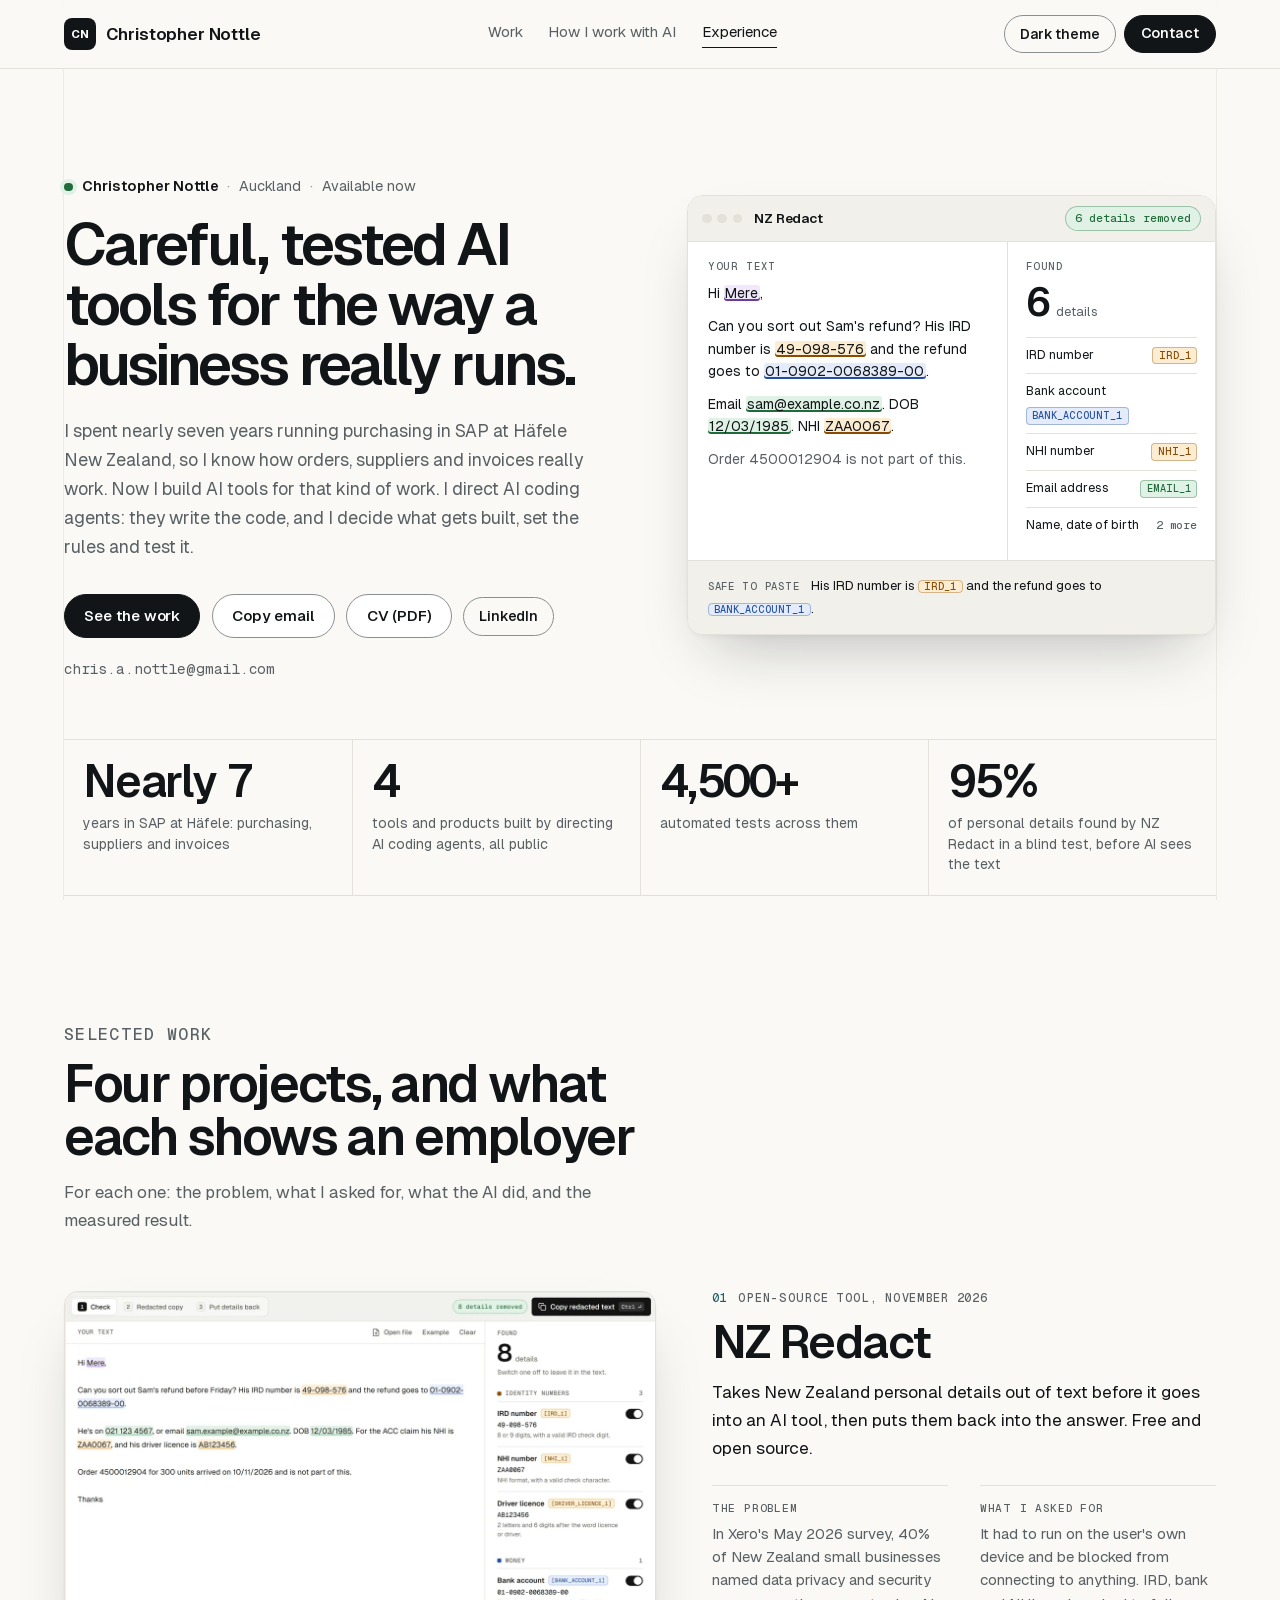
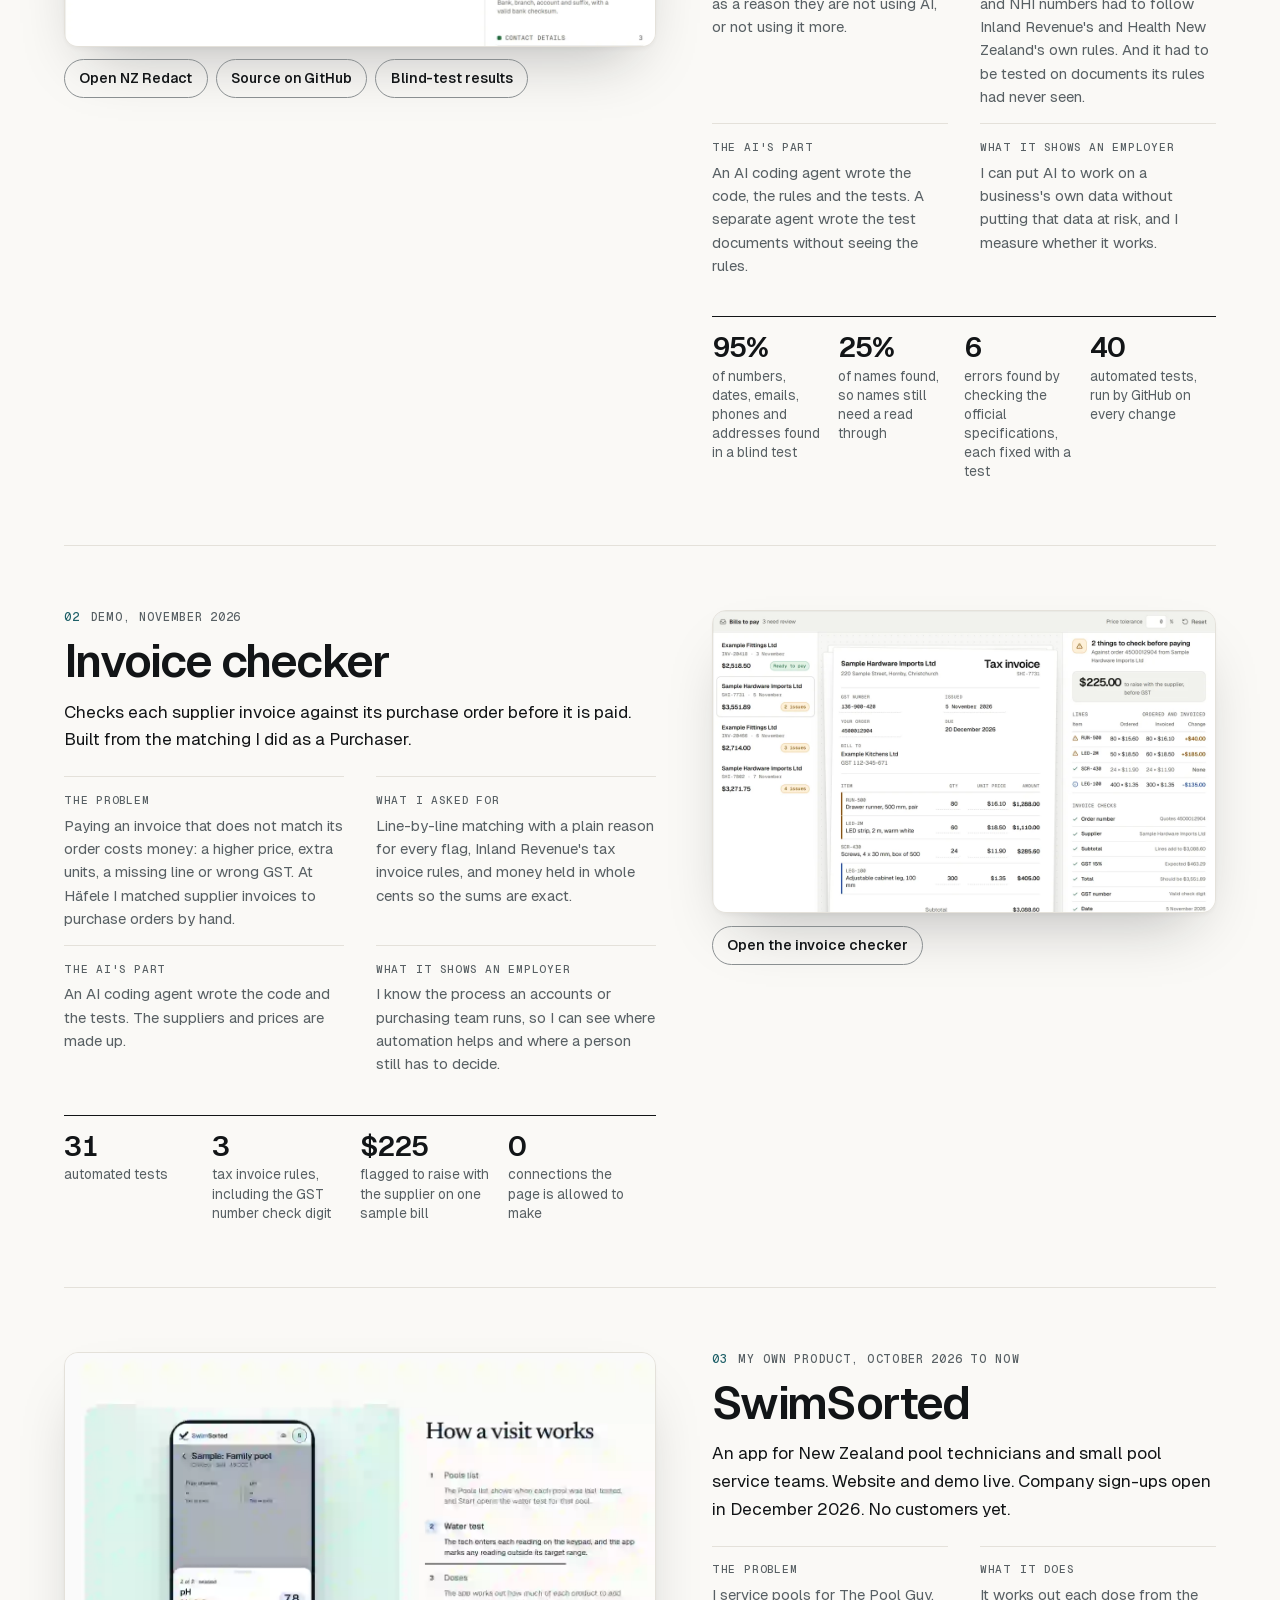
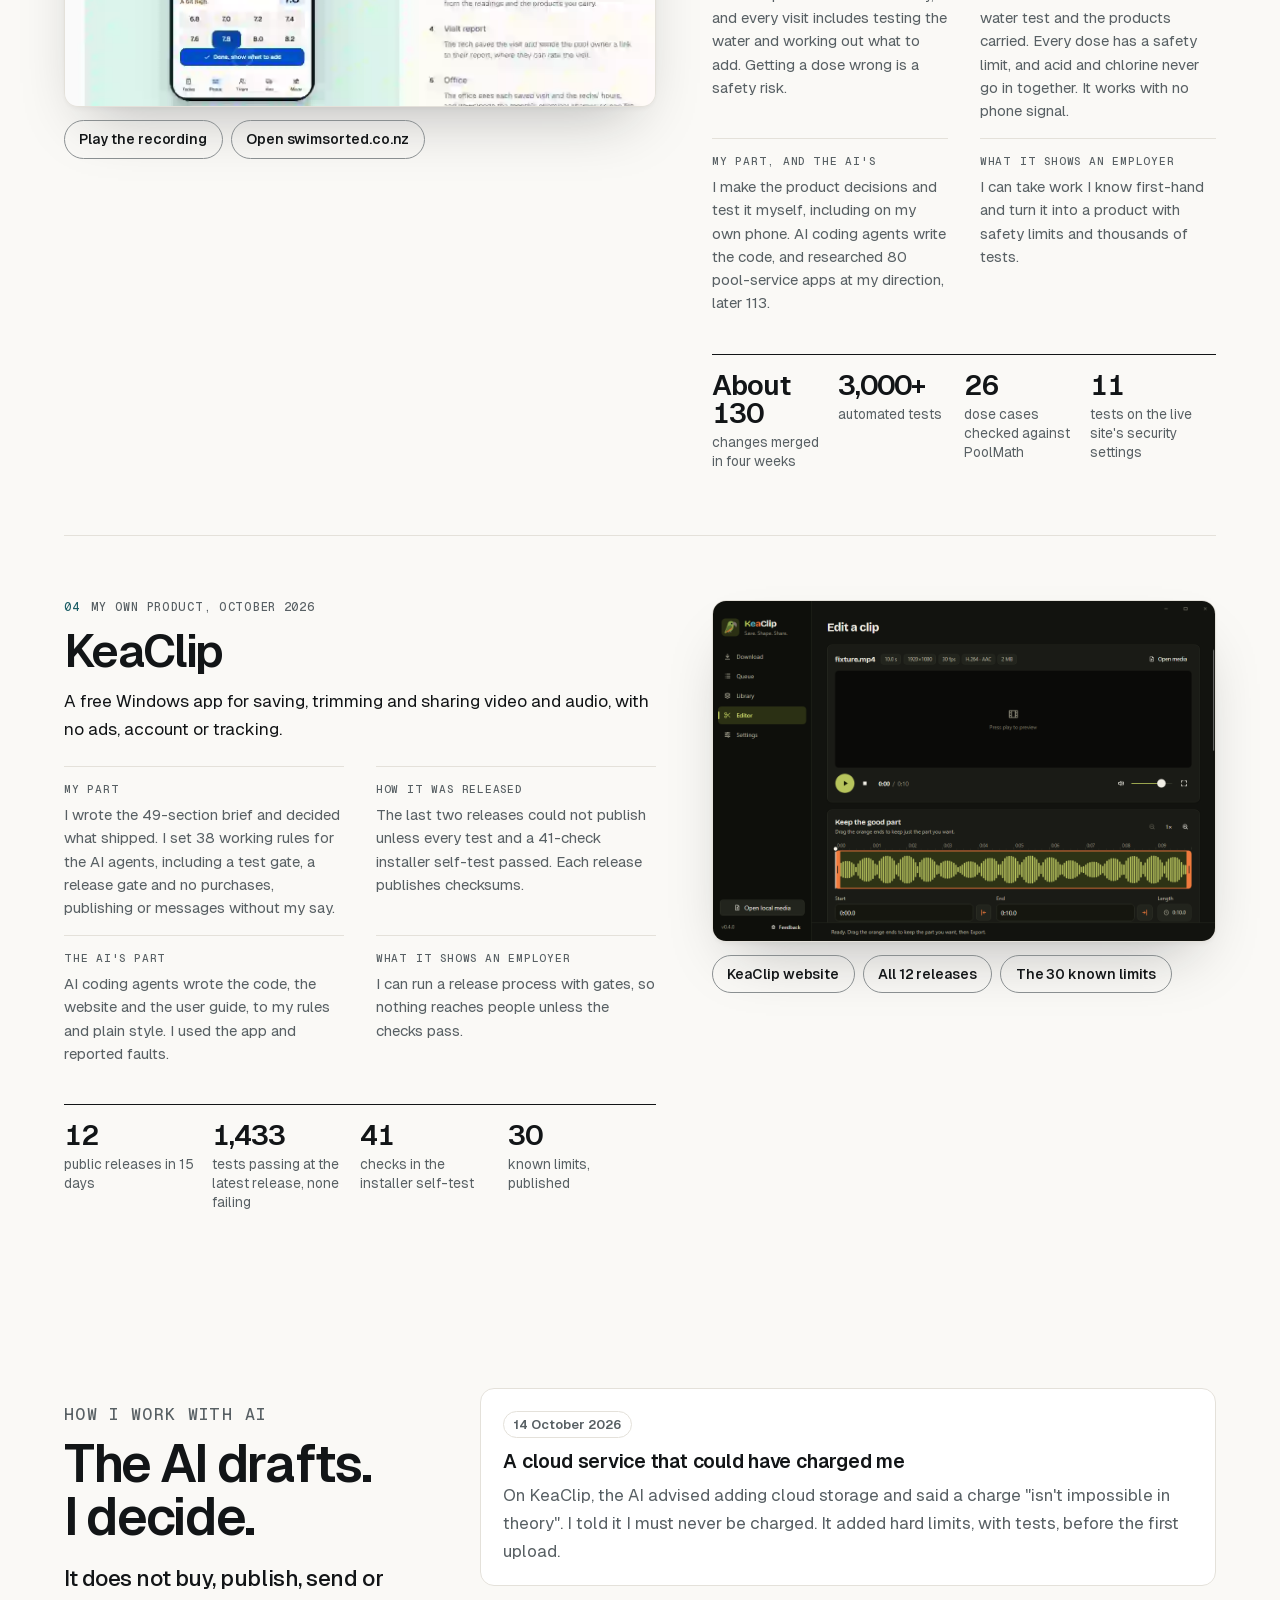
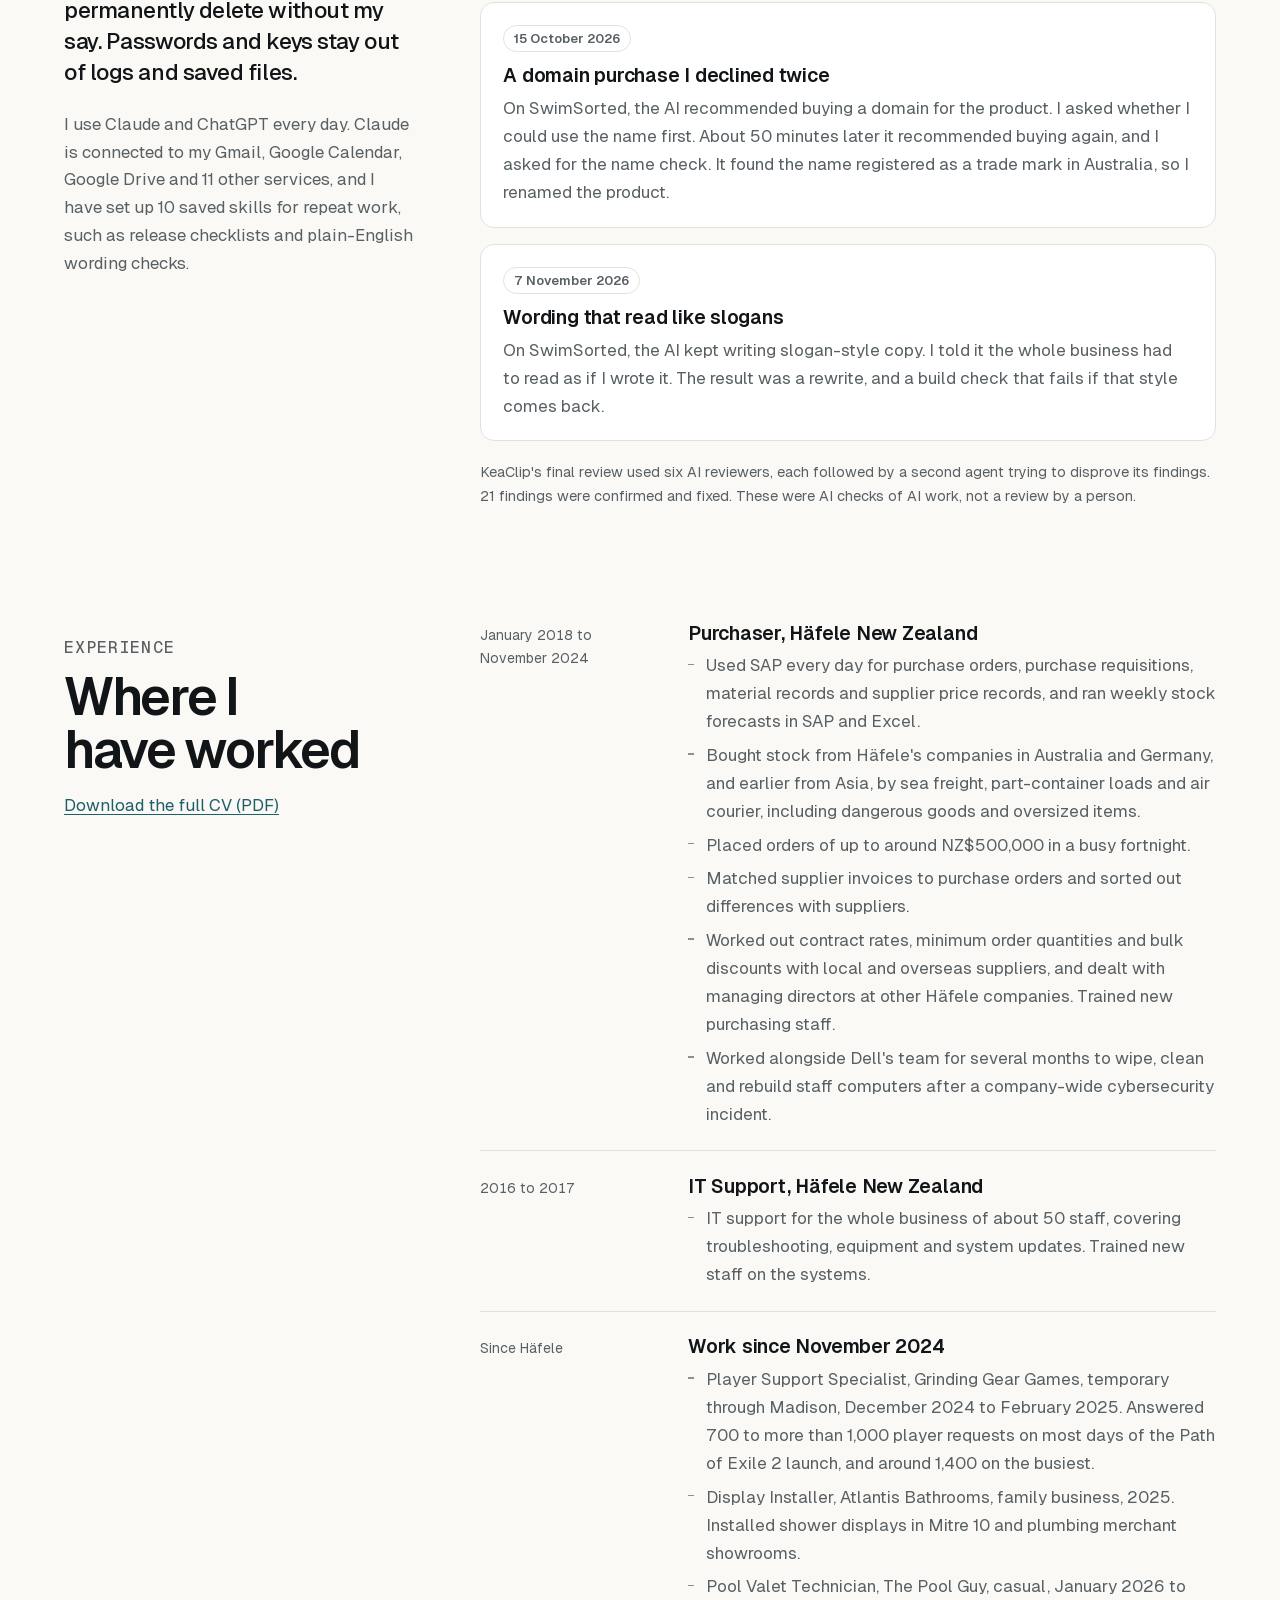
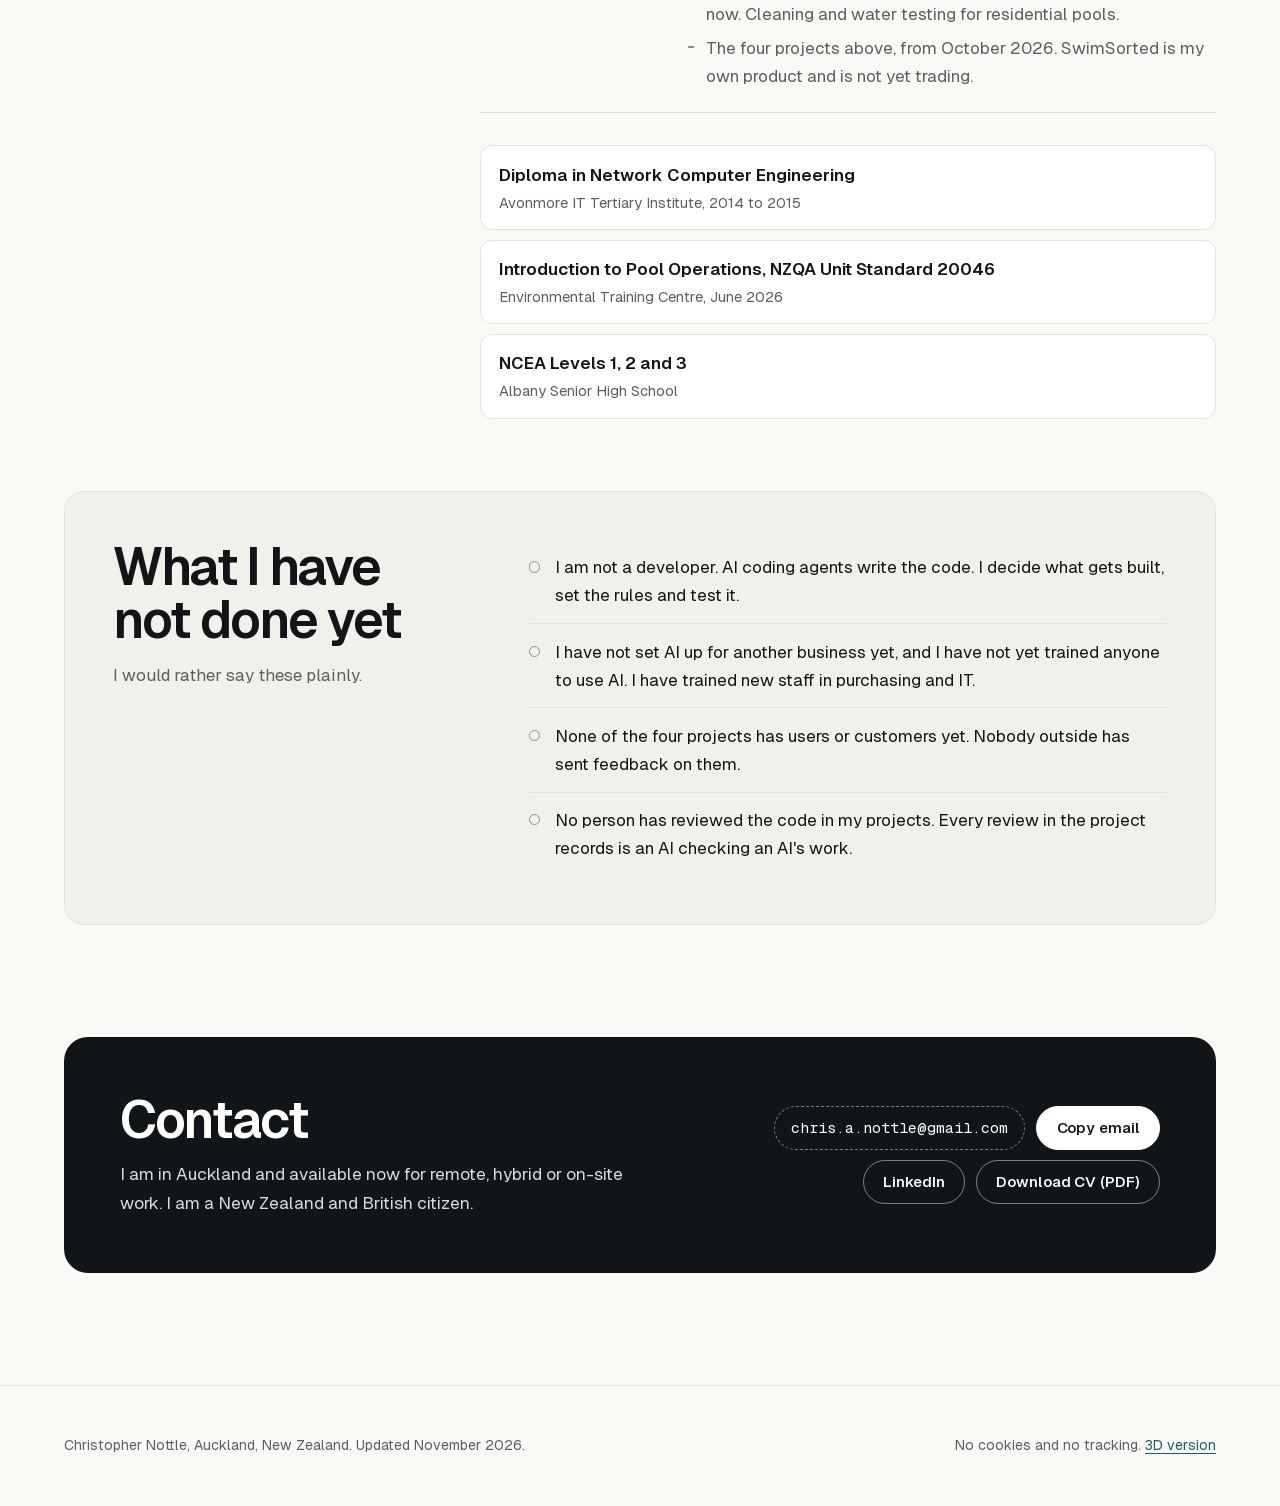
==== index.html @ 07725c7d "Raise both portfolios to a professional finish: afternoon-light 3D desk, product demo in the hero 3D" ====
<!doctype html>
<html lang="en-NZ" data-theme="light">
<head>
  <meta charset="utf-8">
  <meta name="viewport" content="width=device-width, initial-scale=1">
  <title>Christopher Nottle | Business systems and AI implementation, Auckland</title>
  <meta name="description" content="Christopher Nottle, Auckland. Nearly seven years running purchasing in SAP, and careful, tested AI tools for the same kind of business work.">
  <meta property="og:type" content="website">
  <meta property="og:title" content="Christopher Nottle | Business systems and AI implementation">
  <meta property="og:description" content="Nearly seven years running purchasing in SAP, and careful, tested AI tools for the same kind of business work.">
  <meta property="og:url" content="https://langkurst.github.io/cn-op7qz/">
  <meta property="og:image" content="https://langkurst.github.io/cn-op7qz/assets/img/og-portfolio.png">
  <meta property="og:image:width" content="1200">
  <meta property="og:image:height" content="630">
  <meta name="twitter:card" content="summary_large_image">
  <meta name="robots" content="noindex, nofollow">
  <meta name="color-scheme" content="light dark">
  <link rel="icon" href="assets/img/favicon.png" type="image/png">
  <link rel="apple-touch-icon" href="assets/img/apple-touch-icon.png">
  <link rel="preload" href="assets/fonts/Geist-Variable.woff2" as="font" type="font/woff2" crossorigin>
  <link rel="preload" href="assets/fonts/GeistMono-Variable.woff2" as="font" type="font/woff2" crossorigin>
  <script src="assets/js/theme.js"></script>
  <link rel="stylesheet" href="assets/css/site.css">
</head>
<body>
  <a class="skip" href="#main">Skip to the main content</a>
  <div class="page-lines" aria-hidden="true"></div>

  <header class="site-head">
    <div class="wrap">
      <a class="site-name" href="#top"><span class="mark" aria-hidden="true">CN</span><span class="name-text">Christopher Nottle</span></a>
      <nav class="site-nav" aria-label="Sections">
        <ul>
          <li><a href="#work">Work</a></li>
          <li><a href="#ai">How I work with AI</a></li>
          <li><a href="#experience">Experience</a></li>
        </ul>
      </nav>
      <div class="head-end">
        <button type="button" class="btn btn-quiet theme-toggle" data-theme-toggle>Dark theme</button>
        <a class="btn btn-primary btn-small" href="#contact">Contact</a>
      </div>
    </div>
  </header>

  <main id="main">

    <!-- ============ First screen: who, what, and the evidence ============ -->
    <section class="hero" id="top" aria-labelledby="hero-h">
      <div class="wrap hero-grid">
        <div class="hero-copy">
          <p class="hero-place"><span class="dot-live" aria-hidden="true"></span><span class="name-kicker">Christopher Nottle</span> <span class="sep" aria-hidden="true">·</span> Auckland <span class="sep" aria-hidden="true">·</span> Available now</p>
          <h1 id="hero-h">Careful, tested AI tools for the way a business really runs.</h1>
          <p class="hero-text">I spent nearly seven years running purchasing in SAP at Häfele New Zealand, so I know how orders, suppliers and invoices really work. Now I build AI tools for that kind of work. I direct AI coding agents: they write the code, and I decide what gets built, set the rules and test it.</p>
          <div class="reach">
            <a class="btn btn-primary" href="#work">See the work</a>
            <button type="button" class="btn needs-js" data-copy="chris.a.nottle@gmail.com" aria-describedby="email">Copy email</button>
            <a class="btn" href="Christopher_Nottle_CV.pdf" download>CV (PDF)</a>
            <a class="btn btn-quiet" href="https://www.linkedin.com/in/chris-nottle" rel="noopener">LinkedIn</a>
            <span class="visually-hidden" role="status" data-copy-status></span>
          </div>
          <p class="email-line"><span class="email email-plain" id="email">chris.a.nottle@gmail.com</span></p>
        </div>

        <figure class="hero-visual">
          <!-- Drawn in HTML rather than a screenshot, so it stays sharp and readable at any size and in both themes. -->
          <div class="demo" aria-hidden="true">
            <div class="demo-bar"><span class="dots"><i></i><i></i><i></i></span><span class="demo-title">NZ Redact</span><span class="demo-pill">6 details removed</span></div>
            <div class="demo-body">
              <div class="demo-text">
                <p class="demo-label">Your text</p>
                <p>Hi <mark class="t-name">Mere</mark>,</p>
                <p>Can you sort out Sam's refund? His IRD number is <mark class="t-ird">49-098-576</mark> and the refund goes to <mark class="t-bank">01-0902-0068389-00</mark>.</p>
                <p>Email <mark class="t-email">sam@example.co.nz</mark>. DOB <mark class="t-email">12/03/1985</mark>. NHI <mark class="t-nhi">ZAA0067</mark>.</p>
                <p class="demo-quiet">Order 4500012904 is not part of this.</p>
              </div>
              <div class="demo-side">
                <p class="demo-label">Found</p>
                <p class="demo-count">6 <span>details</span></p>
                <ul>
                  <li><span>IRD number</span><code class="tok c-id">IRD_1</code></li>
                  <li><span>Bank account</span><code class="tok c-money">BANK_ACCOUNT_1</code></li>
                  <li><span>NHI number</span><code class="tok c-id">NHI_1</code></li>
                  <li><span>Email address</span><code class="tok c-contact">EMAIL_1</code></li>
                  <li><span>Name, date of birth</span><span class="demo-more">2 more</span></li>
                </ul>
              </div>
            </div>
            <div class="demo-out"><span class="demo-label">Safe to paste</span> His IRD number is <code class="tok c-id">IRD_1</code> and the refund goes to <code class="tok c-money">BANK_ACCOUNT_1</code>.</div>
          </div>
          <figcaption class="visually-hidden">NZ Redact, an open-source tool, finding the personal details in a made-up email and replacing them with placeholders. In a blind test it found 95% of numbers, dates, emails, phones and addresses.</figcaption>
        </figure>
      </div>

      <div class="wrap">
        <dl class="figures">
          <div><dt class="figure-n">Nearly 7</dt><dd>years in SAP at Häfele: purchasing, suppliers and invoices</dd></div>
          <div><dt class="figure-n">4</dt><dd>tools and products built by directing AI coding agents, all public</dd></div>
          <div><dt class="figure-n">4,500+</dt><dd>automated tests across them</dd></div>
          <div><dt class="figure-n">95%</dt><dd>of personal details found by NZ Redact in a blind test, before AI sees the text</dd></div>
        </dl>
      </div>
    </section>

    <!-- ============ Work ============ -->
    <section class="section" id="work" aria-labelledby="work-h">
      <div class="wrap">
        <div class="section-head" data-reveal>
          <p class="eyebrow">Selected work</p>
          <h2 id="work-h">Four projects, and what each shows an employer</h2>
          <p>For each one: the problem, what I asked for, what the AI did, and the measured result.</p>
        </div>

        <article class="case" data-reveal id="nz-redact" aria-labelledby="redact-h">
          <div class="case-media">
            <figure class="shot">
              <div class="frame">
                <picture>
                  <source type="image/webp" srcset="assets/img/nz-redact-app.webp">
                  <img src="assets/img/nz-redact-app.jpg" width="1200" height="720" loading="lazy" decoding="async"
                    alt="NZ Redact with a made-up email loaded. Each personal detail is highlighted in place, and the findings panel lists each one with its placeholder, such as IRD_1 and BANK_ACCOUNT_1.">
                </picture>
              </div>
              <div class="shot-actions">
                <a class="btn btn-quiet" href="https://langkurst.github.io/nz-redact/" rel="noopener">Open NZ Redact</a>
                <a class="btn btn-quiet" href="https://github.com/Langkurst/nz-redact" rel="noopener">Source on GitHub</a>
                <a class="btn btn-quiet" href="https://langkurst.github.io/nz-redact/#accuracy" rel="noopener">Blind-test results</a>
              </div>
            </figure>
          </div>
          <div class="case-body">
            <p class="case-meta"><span class="case-num">01</span> Open-source tool, November 2026</p>
            <h3 id="redact-h">NZ Redact</h3>
            <p class="case-lede">Takes New Zealand personal details out of text before it goes into an AI tool, then puts them back into the answer. Free and open source.</p>
            <dl class="case-grid">
              <div><dt>The problem</dt><dd>In Xero's May 2026 survey, 40% of New Zealand small businesses named data privacy and security as a reason they are not using AI, or not using it more.</dd></div>
              <div><dt>What I asked for</dt><dd>It had to run on the user's own device and be blocked from connecting to anything. IRD, bank and NHI numbers had to follow Inland Revenue's and Health New Zealand's own rules. And it had to be tested on documents its rules had never seen.</dd></div>
              <div><dt>The AI's part</dt><dd>An AI coding agent wrote the code, the rules and the tests. A separate agent wrote the test documents without seeing the rules.</dd></div>
              <div><dt>What it shows an employer</dt><dd>I can put AI to work on a business's own data without putting that data at risk, and I measure whether it works.</dd></div>
            </dl>
            <dl class="facts">
              <div><dt>95%</dt><dd>of numbers, dates, emails, phones and addresses found in a blind test</dd></div>
              <div><dt>25%</dt><dd>of names found, so names still need a read through</dd></div>
              <div><dt>6</dt><dd>errors found by checking the official specifications, each fixed with a test</dd></div>
              <div><dt>40</dt><dd>automated tests, run by GitHub on every change</dd></div>
            </dl>
          </div>
        </article>

        <article class="case case-flip" data-reveal id="invoice" aria-labelledby="invoice-h">
          <div class="case-media">
            <figure class="shot">
              <div class="frame">
                <picture>
                  <source type="image/webp" srcset="assets/img/invoice-app.webp">
                  <img src="assets/img/invoice-app.jpg" width="1200" height="720" loading="lazy" decoding="async"
                    alt="The invoice checker. A list of four made-up bills, the selected tax invoice drawn as a sheet of paper, and a review panel saying 2 things to check before paying and $225.00 to raise with the supplier.">
                </picture>
              </div>
              <div class="shot-actions">
                <a class="btn btn-quiet" href="invoice-checker.html">Open the invoice checker</a>
              </div>
            </figure>
          </div>
          <div class="case-body">
            <p class="case-meta"><span class="case-num">02</span> Demo, November 2026</p>
            <h3 id="invoice-h">Invoice checker</h3>
            <p class="case-lede">Checks each supplier invoice against its purchase order before it is paid. Built from the matching I did as a Purchaser.</p>
            <dl class="case-grid">
              <div><dt>The problem</dt><dd>Paying an invoice that does not match its order costs money: a higher price, extra units, a missing line or wrong GST. At Häfele I matched supplier invoices to purchase orders by hand.</dd></div>
              <div><dt>What I asked for</dt><dd>Line-by-line matching with a plain reason for every flag, Inland Revenue's tax invoice rules, and money held in whole cents so the sums are exact.</dd></div>
              <div><dt>The AI's part</dt><dd>An AI coding agent wrote the code and the tests. The suppliers and prices are made up.</dd></div>
              <div><dt>What it shows an employer</dt><dd>I know the process an accounts or purchasing team runs, so I can see where automation helps and where a person still has to decide.</dd></div>
            </dl>
            <dl class="facts">
              <div><dt>31</dt><dd>automated tests</dd></div>
              <div><dt>3</dt><dd>tax invoice rules, including the GST number check digit</dd></div>
              <div><dt>$225</dt><dd>flagged to raise with the supplier on one sample bill</dd></div>
              <div><dt>0</dt><dd>connections the page is allowed to make</dd></div>
            </dl>
          </div>
        </article>

        <article class="case" data-reveal aria-labelledby="swimsorted-h">
          <div class="case-media">
            <figure class="shot" data-swimsorted>
              <div class="frame">
                <picture>
                  <source type="image/webp" srcset="assets/img/swimsorted-visit.webp">
                  <img src="assets/img/swimsorted-visit.jpg" width="1200" height="720" loading="lazy" decoding="async"
                    alt="SwimSorted's How a visit works section, on sample data. A phone shows a technician entering a pH reading of 7.8 for a sample family pool, next to the five steps of a visit.">
                </picture>
              </div>
              <div class="shot-actions">
                <button type="button" class="btn btn-quiet needs-js" data-play>Play the recording</button>
                <button type="button" class="btn btn-quiet" data-live hidden>Show the live site here</button>
                <a class="btn btn-quiet" href="https://swimsorted.co.nz" rel="noopener">Open swimsorted.co.nz</a>
              </div>
            </figure>
          </div>
          <div class="case-body">
            <p class="case-meta"><span class="case-num">03</span> My own product, October 2026 to now</p>
            <h3 id="swimsorted-h">SwimSorted</h3>
            <p class="case-lede">An app for New Zealand pool technicians and small pool service teams. Website and demo live. Company sign-ups open in December 2026. No customers yet.</p>
            <dl class="case-grid">
              <div><dt>The problem</dt><dd>I service pools for The Pool Guy, and every visit includes testing the water and working out what to add. Getting a dose wrong is a safety risk.</dd></div>
              <div><dt>What it does</dt><dd>It works out each dose from the water test and the products carried. Every dose has a safety limit, and acid and chlorine never go in together. It works with no phone signal.</dd></div>
              <div><dt>My part, and the AI's</dt><dd>I make the product decisions and test it myself, including on my own phone. AI coding agents write the code, and researched 80 pool-service apps at my direction, later 113.</dd></div>
              <div><dt>What it shows an employer</dt><dd>I can take work I know first-hand and turn it into a product with safety limits and thousands of tests.</dd></div>
            </dl>
            <dl class="facts">
              <div><dt>About 130</dt><dd>changes merged in four weeks</dd></div>
              <div><dt>3,000+</dt><dd>automated tests</dd></div>
              <div><dt>26</dt><dd>dose cases checked against PoolMath</dd></div>
              <div><dt>11</dt><dd>tests on the live site's security settings</dd></div>
            </dl>
          </div>
        </article>

        <article class="case case-flip" data-reveal aria-labelledby="keaclip-h">
          <div class="case-media">
            <figure class="shot">
              <div class="frame">
                <picture>
                  <source type="image/webp" srcset="assets/img/keaclip-editor-dark-1180.webp">
                  <img src="assets/img/keaclip-editor-dark-1180.png" width="1180" height="800" loading="lazy" decoding="async"
                    alt="The KeaClip editor in its dark theme. A 10-second test clip with its waveform, orange handles at each end to keep the part you want, and start, end and length boxes.">
                </picture>
              </div>
              <div class="shot-actions">
                <a class="btn btn-quiet" href="https://langkurst.github.io/KeaClip/" rel="noopener">KeaClip website</a>
                <a class="btn btn-quiet" href="https://github.com/Langkurst/KeaClip/releases" rel="noopener">All 12 releases</a>
                <a class="btn btn-quiet" href="https://github.com/Langkurst/KeaClip/blob/main/docs/KNOWN_LIMITATIONS.md" rel="noopener">The 30 known limits</a>
              </div>
            </figure>
          </div>
          <div class="case-body">
            <p class="case-meta"><span class="case-num">04</span> My own product, October 2026</p>
            <h3 id="keaclip-h">KeaClip</h3>
            <p class="case-lede">A free Windows app for saving, trimming and sharing video and audio, with no ads, account or tracking.</p>
            <dl class="case-grid">
              <div><dt>My part</dt><dd>I wrote the 49-section brief and decided what shipped. I set 38 working rules for the AI agents, including a test gate, a release gate and no purchases, publishing or messages without my say.</dd></div>
              <div><dt>How it was released</dt><dd>The last two releases could not publish unless every test and a 41-check installer self-test passed. Each release publishes checksums.</dd></div>
              <div><dt>The AI's part</dt><dd>AI coding agents wrote the code, the website and the user guide, to my rules and plain style. I used the app and reported faults.</dd></div>
              <div><dt>What it shows an employer</dt><dd>I can run a release process with gates, so nothing reaches people unless the checks pass.</dd></div>
            </dl>
            <dl class="facts">
              <div><dt>12</dt><dd>public releases in 15 days</dd></div>
              <div><dt>1,433</dt><dd>tests passing at the latest release, none failing</dd></div>
              <div><dt>41</dt><dd>checks in the installer self-test</dd></div>
              <div><dt>30</dt><dd>known limits, published</dd></div>
            </dl>
          </div>
        </article>
      </div>
    </section>

    <!-- ============ How I work with AI ============ -->
    <section class="section" id="ai" aria-labelledby="ai-h">
      <div class="wrap two-col">
        <div class="section-head" data-reveal>
          <p class="eyebrow">How I work with AI</p>
          <h2 id="ai-h">The AI drafts. I decide.</h2>
          <p class="rule">It does not buy, publish, send or permanently delete without my say. Passwords and keys stay out of logs and saved files.</p>
          <p class="gap-top">I use Claude and ChatGPT every day. Claude is connected to my Gmail, Google Calendar, Google Drive and 11 other services, and I have set up 10 saved skills for repeat work, such as release checklists and plain-English wording checks.</p>
        </div>
        <div>
          <ol class="cases">
            <li class="case-item" data-reveal>
              <time datetime="2026-10-14">14 October 2026</time>
              <h3>A cloud service that could have charged me</h3>
              <p>On KeaClip, the AI advised adding cloud storage and said a charge "isn't impossible in theory". I told it I must never be charged. It added hard limits, with tests, before the first upload.</p>
            </li>
            <li class="case-item" data-reveal>
              <time datetime="2026-10-15">15 October 2026</time>
              <h3>A domain purchase I declined twice</h3>
              <p>On SwimSorted, the AI recommended buying a domain for the product. I asked whether I could use the name first. About 50 minutes later it recommended buying again, and I asked for the name check. It found the name registered as a trade mark in Australia, so I renamed the product.</p>
            </li>
            <li class="case-item" data-reveal>
              <time datetime="2026-11-07">7 November 2026</time>
              <h3>Wording that read like slogans</h3>
              <p>On SwimSorted, the AI kept writing slogan-style copy. I told it the whole business had to read as if I wrote it. The result was a rewrite, and a build check that fails if that style comes back.</p>
            </li>
          </ol>
          <p class="muted small gap-top">KeaClip's final review used six AI reviewers, each followed by a second agent trying to disprove its findings. 21 findings were confirmed and fixed. These were AI checks of AI work, not a review by a person.</p>
        </div>
      </div>
    </section>

    <!-- ============ Experience ============ -->
    <section class="section" id="experience" aria-labelledby="experience-h">
      <div class="wrap two-col">
        <div class="section-head" data-reveal>
          <p class="eyebrow">Experience</p>
          <h2 id="experience-h">Where I have worked</h2>
          <p><a href="Christopher_Nottle_CV.pdf" download>Download the full CV (PDF)</a></p>
        </div>
        <div>
          <ol class="jobs" data-reveal>
            <li>
              <span class="when">January 2018 to November 2024</span>
              <div>
                <h3>Purchaser, Häfele New Zealand</h3>
                <ul>
                  <li>Used SAP every day for purchase orders, purchase requisitions, material records and supplier price records, and ran weekly stock forecasts in SAP and Excel.</li>
                  <li>Bought stock from Häfele's companies in Australia and Germany, and earlier from Asia, by sea freight, part-container loads and air courier, including dangerous goods and oversized items.</li>
                  <li>Placed orders of up to around NZ$500,000 in a busy fortnight.</li>
                  <li>Matched supplier invoices to purchase orders and sorted out differences with suppliers.</li>
                  <li>Worked out contract rates, minimum order quantities and bulk discounts with local and overseas suppliers, and dealt with managing directors at other Häfele companies. Trained new purchasing staff.</li>
                  <li>Worked alongside Dell's team for several months to wipe, clean and rebuild staff computers after a company-wide cybersecurity incident.</li>
                </ul>
              </div>
            </li>
            <li>
              <span class="when">2016 to 2017</span>
              <div>
                <h3>IT Support, Häfele New Zealand</h3>
                <ul><li>IT support for the whole business of about 50 staff, covering troubleshooting, equipment and system updates. Trained new staff on the systems.</li></ul>
              </div>
            </li>
            <li>
              <span class="when">Since Häfele</span>
              <div>
                <h3>Work since November 2024</h3>
                <ul>
                  <li>Player Support Specialist, Grinding Gear Games, temporary through Madison, December 2024 to February 2025. Answered 700 to more than 1,000 player requests on most days of the Path of Exile 2 launch, and around 1,400 on the busiest.</li>
                  <li>Display Installer, Atlantis Bathrooms, family business, 2025. Installed shower displays in Mitre 10 and plumbing merchant showrooms.</li>
                  <li>Pool Valet Technician, The Pool Guy, casual, January 2026 to now. Cleaning and water testing for residential pools.</li>
                  <li>The four projects above, from October 2026. SwimSorted is my own product and is not yet trading.</li>
                </ul>
              </div>
            </li>
          </ol>
          <ul class="edu">
            <li><strong>Diploma in Network Computer Engineering</strong><span>Avonmore IT Tertiary Institute, 2014 to 2015</span></li>
            <li><strong>Introduction to Pool Operations, NZQA Unit Standard 20046</strong><span>Environmental Training Centre, June 2026</span></li>
            <li><strong>NCEA Levels 1, 2 and 3</strong><span>Albany Senior High School</span></li>
          </ul>
        </div>
      </div>
    </section>

    <!-- ============ Straight answers ============ -->
    <section class="section section-tight" id="not-yet" aria-labelledby="not-yet-h">
      <div class="wrap">
        <div class="panel-muted two-col" data-reveal>
          <div class="section-head" data-reveal>
            <h2 id="not-yet-h">What I have not done yet</h2>
            <p>I would rather say these plainly.</p>
          </div>
          <ul class="plain-list">
            <li>I am not a developer. AI coding agents write the code. I decide what gets built, set the rules and test it.</li>
            <li>I have not set AI up for another business yet, and I have not yet trained anyone to use AI. I have trained new staff in purchasing and IT.</li>
            <li>None of the four projects has users or customers yet. Nobody outside has sent feedback on them.</li>
            <li>No person has reviewed the code in my projects. Every review in the project records is an AI checking an AI's work.</li>
          </ul>
        </div>
      </div>
    </section>

    <!-- ============ Contact ============ -->
    <section class="section" id="contact" aria-labelledby="contact-h">
      <div class="wrap">
        <div class="band" data-reveal>
          <div>
            <h2 id="contact-h">Contact</h2>
            <p class="contact-line">I am in Auckland and available now for remote, hybrid or on-site work. I am a New Zealand and British citizen.</p>
          </div>
          <div class="reach">
            <span class="email" id="email-2">chris.a.nottle@gmail.com</span>
            <button type="button" class="btn btn-primary needs-js" data-copy="chris.a.nottle@gmail.com" aria-describedby="email-2">Copy email</button>
            <a class="btn" href="https://www.linkedin.com/in/chris-nottle" rel="noopener">LinkedIn</a>
            <a class="btn" href="Christopher_Nottle_CV.pdf" download>Download CV (PDF)</a>
            <span class="visually-hidden" role="status" data-copy-status></span>
          </div>
        </div>
      </div>
    </section>
  </main>

  <footer class="site-foot">
    <div class="wrap">
      <span>Christopher Nottle, Auckland, New Zealand. Updated November 2026.</span>
      <span>No cookies and no tracking. <a href="3d/index.html">3D version</a></span>
    </div>
  </footer>

  <script src="assets/js/site.js"></script>
</body>
</html>
---- assets/css/site.css ----
/*
  Christopher Nottle: portfolio styles. Geist and Geist Mono, the same type as the tool pages.
  Light is the default; the dark set follows it. Contrast for every text and background pair
  is checked by tests/site.test.js. Fonts are saved in assets/fonts (OFL licence), so nothing
  loads from other sites.
*/

@font-face {
  font-family: "Geist";
  src: url("../fonts/Geist-Variable.woff2") format("woff2");
  font-weight: 100 900; font-style: normal; font-display: block;
}
@font-face {
  font-family: "Geist Mono";
  src: url("../fonts/GeistMono-Variable.woff2") format("woff2");
  font-weight: 100 900; font-style: normal; font-display: block;
}

:root {
  color-scheme: light;
  --bg: #faf9f6;
  --surface: #ffffff;
  --surface-2: #f2f0eb;
  --line: #e4e1da;
  --line-strong: #8a8f91;
  --text: #121517;
  --muted: #586064;
  --accent: #1d5f67;
  --accent-ink: #ffffff;
  --btn: #121517;
  --btn-ink: #ffffff;
  --stage: #e6efee;
  --check: #8a4b00;
  --check-bg: #fbecd2;
  --note: #254f9c;
  --note-bg: #e4ecfb;
  --ok: #1f6b3a;
  --ok-bg: #e0f1e5;
  --shadow: 0 1px 2px rgba(18, 21, 23, .05), 0 8px 24px -12px rgba(18, 21, 23, .12);
  --shadow-lg: 0 2px 4px rgba(18, 21, 23, .04), 0 30px 60px -24px rgba(18, 21, 23, .28);

  --sans: "Geist", "Segoe UI", system-ui, -apple-system, "Helvetica Neue", Arial, sans-serif;
  --serif: "Geist", "Segoe UI", system-ui, -apple-system, Arial, sans-serif;
  --mono: "Geist Mono", ui-monospace, "Cascadia Mono", Consolas, monospace;
  --wrap: 75rem;
  --gutter: 1.5rem;
  --radius: 14px;
}

:root[data-theme="dark"] {
  color-scheme: dark;
  --bg: #0c0f10;
  --surface: #14191b;
  --surface-2: #1b2225;
  --line: #283134;
  --line-strong: #6f858c;
  --text: #ecf0f0;
  --muted: #a3b0b4;
  --accent: #6fd3c1;
  --accent-ink: #06211d;
  --btn: #ecf0f0;
  --btn-ink: #0c0f10;
  --stage: #12201f;
  --check: #f2b65c;
  --check-bg: #2c2312;
  --note: #a3c4ff;
  --note-bg: #152036;
  --ok: #86d8a0;
  --ok-bg: #12271a;
  --shadow: 0 1px 0 rgba(255, 255, 255, .03) inset;
  --shadow-lg: 0 30px 60px -24px rgba(0, 0, 0, .7);
}

*, *::before, *::after { box-sizing: border-box; }
html { -webkit-text-size-adjust: 100%; text-size-adjust: 100%; scroll-behavior: smooth; scroll-padding-top: 5rem; }
body {
  margin: 0; background: var(--bg); color: var(--text);
  font: 400 1.0625rem/1.65 var(--sans);
  -webkit-font-smoothing: antialiased; overflow-wrap: break-word;
}
img, video, iframe { max-width: 100%; display: block; }
img, video { height: auto; }

h1, h2, h3 { margin: 0; text-wrap: balance; }
h1, h2 { font-family: var(--serif); font-weight: 600; letter-spacing: -.045em; }
h1 { font-size: clamp(2.6rem, 6vw, 4.5rem); line-height: .98; }
h2 { font-size: clamp(2.2rem, 4.4vw, 3.25rem); line-height: 1.02; }
h3 { font-family: var(--sans); font-size: 1.2rem; font-weight: 600; letter-spacing: -.012em; line-height: 1.3; }
p { margin: 0 0 1em; }
p:last-child { margin-bottom: 0; }
ul, ol, dl, dd { margin: 0; padding: 0; }
ul, ol { list-style: none; }
em { font-style: normal; color: var(--accent); }

a { color: var(--accent); text-underline-offset: .2em; text-decoration-thickness: 1px; }
a:hover { text-decoration-thickness: 2px; }
:focus-visible { outline: 3px solid var(--accent); outline-offset: 3px; border-radius: 6px; }

.wrap { max-width: var(--wrap); margin: 0 auto; padding: 0 var(--gutter); }
.num, .figure-n, .code { font-variant-numeric: tabular-nums; }
.code { font-family: var(--mono); }
.muted { color: var(--muted); }
.small { font-size: .9rem; }
.gap-top { margin-top: 1.25rem; }
.visually-hidden {
  position: absolute; width: 1px; height: 1px; margin: -1px; padding: 0; overflow: hidden;
  clip: rect(0 0 0 0); clip-path: inset(50%); white-space: nowrap; border: 0;
}
[hidden] { display: none !important; }

.skip {
  position: absolute; left: 1rem; top: -4rem; z-index: 50; padding: .6rem 1rem;
  background: var(--btn); color: var(--btn-ink); border-radius: 999px; font-weight: 600; text-decoration: none;
}
.skip:focus { top: 1rem; }

/* Two faint vertical lines at the content edges, a quiet frame for the page. */
.page-lines {
  position: fixed; inset: 0 0 0 0; z-index: 0; pointer-events: none;
  max-width: calc(var(--wrap) - 2 * var(--gutter) + 2px); margin: 0 auto;
  border-left: 1px solid var(--line); border-right: 1px solid var(--line); opacity: .6;
}
main, .site-foot { position: relative; z-index: 1; }

/* ---------- header ---------- */
.site-head {
  position: sticky; top: 0; z-index: 20;
  background: color-mix(in srgb, var(--bg) 82%, transparent);
  -webkit-backdrop-filter: saturate(1.4) blur(12px); backdrop-filter: saturate(1.4) blur(12px);
  border-bottom: 1px solid var(--line);
}
.site-head .wrap { display: flex; align-items: center; gap: .5rem 1.5rem; min-height: 4.25rem; flex-wrap: wrap; padding-top: .5rem; padding-bottom: .5rem; }
.site-name { display: inline-flex; align-items: center; gap: .6rem; font-weight: 600; letter-spacing: -.01em; color: var(--text); text-decoration: none; margin-right: auto; }
.mark {
  display: inline-grid; place-items: center; width: 2rem; height: 2rem; border-radius: 8px;
  background: var(--btn); color: var(--btn-ink); font-size: .72rem; font-weight: 700; letter-spacing: .02em;
}
.site-nav ul { display: flex; flex-wrap: wrap; gap: 0 1.6rem; }
.site-nav a { display: inline-block; padding: .4rem 0; color: var(--muted); text-decoration: none; font-size: .94rem; }
.site-nav a:hover, .site-nav a[aria-current="page"] { color: var(--text); }
.head-end { display: flex; align-items: center; gap: .5rem; margin-left: auto; }

/* ---------- buttons, chips ---------- */
.btn {
  display: inline-flex; align-items: center; justify-content: center; gap: .5rem;
  min-height: 2.75rem; padding: .55rem 1.2rem; border-radius: 999px;
  border: 1px solid var(--line-strong); background: var(--surface); color: var(--text);
  font: 550 .95rem/1.2 var(--sans); letter-spacing: -.005em; text-decoration: none; cursor: pointer;
  transition: border-color .15s ease, background-color .15s ease;
}
.btn:hover { border-color: var(--text); }
.btn-primary { background: var(--btn); border-color: var(--btn); color: var(--btn-ink); }
.btn-primary:hover { border-color: var(--btn); background: color-mix(in srgb, var(--btn) 86%, var(--bg)); }
.btn-small { min-height: 2.4rem; padding: .4rem 1rem; font-size: .9rem; }
.btn-quiet { min-height: 2.4rem; padding: .35rem .9rem; font-size: .88rem; background: transparent; }
.btn[aria-pressed="true"] { background: var(--btn); border-color: var(--btn); color: var(--btn-ink); }
.theme-toggle, .needs-js { display: none; }
.js .theme-toggle, .js .needs-js { display: inline-flex; }
.js form.needs-js { display: grid; }

.chip {
  display: inline-block; padding: .14rem .6rem; border-radius: 999px; white-space: nowrap;
  font: 600 .78rem/1.5 var(--sans); border: 1px solid currentColor;
}
.chip-check { color: var(--check); background: var(--check-bg); }
.chip-note { color: var(--note); background: var(--note-bg); }
.chip-ok { color: var(--ok); background: var(--ok-bg); }
.pill-status {
  display: inline-block; padding: .2rem .7rem; border-radius: 999px; font-size: .82rem; color: var(--muted);
  background: var(--surface-2); border: 1px solid var(--line); margin: 0 0 1rem;
}

/* ---------- first screen ---------- */
.hero { padding: clamp(3rem, 8vw, 6rem) 0 0; }
.hero-inner { display: flex; flex-direction: column; align-items: center; text-align: center; }
.announce {
  display: inline-flex; align-items: center; gap: .6rem; padding: .3rem .9rem .3rem .3rem; margin-bottom: 1.75rem;
  border: 1px solid var(--line); border-radius: 999px; background: var(--surface); box-shadow: var(--shadow);
  color: var(--text); font-size: .9rem; text-decoration: none;
}
.announce:hover { border-color: var(--line-strong); }
.announce-tag { padding: .12rem .6rem; border-radius: 999px; background: var(--btn); color: var(--btn-ink); font-size: .75rem; font-weight: 600; }
.hero-place { color: var(--muted); font-size: .95rem; margin-bottom: .6rem; }
.hero-line { font-size: clamp(1.35rem, 3vw, 1.9rem); line-height: 1.25; margin: 1rem 0 1rem; letter-spacing: -.015em; }
.hero-line em { font-size: 1.12em; }
.hero-text { max-width: 38rem; color: var(--muted); font-size: 1.12rem; }
.reach { display: flex; flex-wrap: wrap; align-items: center; justify-content: center; gap: .6rem .7rem; margin-top: 1.75rem; }
.email {
  font-family: var(--mono); font-size: .93rem; padding: .55rem 1rem; border: 1px dashed var(--line-strong);
  border-radius: 999px; background: var(--surface); user-select: all; overflow-wrap: anywhere;
}

.figures {
  display: grid; grid-template-columns: repeat(4, minmax(0, 1fr)); width: 100%;
  margin-top: clamp(2.5rem, 6vw, 4.5rem); border-top: 1px solid var(--line); border-bottom: 1px solid var(--line);
}
.figures > div { padding: 1.3rem 1.2rem; }
.figures > div + div { border-left: 1px solid var(--line); }
.figure-n { display: block; font-family: var(--serif); font-weight: 600; letter-spacing: -.04em; font-size: clamp(2rem, 4vw, 2.8rem); line-height: 1; color: var(--text); }
.figures dd { color: var(--muted); font-size: .88rem; line-height: 1.45; margin-top: .5rem; }

/* ---------- sections ---------- */
.section { padding: clamp(4rem, 9vw, 7rem) 0 0; }
.section-tight { padding-top: clamp(3rem, 6vw, 4.5rem); }
.section-head { margin-bottom: 2.5rem; max-width: 36rem; }
.section-head p { color: var(--muted); margin-top: 1rem; font-size: 1.05rem; }
.two-col { display: grid; gap: 1rem 4rem; }
.two-col > .section-head { margin-bottom: 1.5rem; }

.bento { display: grid; gap: 1.25rem; }
.card {
  background: var(--surface); border: 1px solid var(--line); border-radius: 20px; box-shadow: var(--shadow);
  padding: clamp(1.25rem, 3vw, 2rem); min-width: 0;
}
.card > p:not(.pill-status) { color: var(--muted); }
.card .btn { margin-top: .5rem; }
.card-copy > p { color: var(--muted); }
.card-title { display: flex; flex-wrap: wrap; align-items: baseline; gap: .4rem .8rem; margin-bottom: .9rem; }
.card-title h3 { font-family: var(--serif); font-weight: 600; font-size: clamp(1.8rem, 3vw, 2.3rem); letter-spacing: -.035em; line-height: 1.05; }
.card-title .pill-status { margin: 0; }
.card-accent { background: var(--stage); }
.links { display: flex; flex-wrap: wrap; gap: .4rem 1.25rem; margin-top: 1.25rem; }

.facts { display: grid; grid-template-columns: repeat(auto-fit, minmax(6.75rem, 1fr)); gap: 0; margin: 1.5rem 0 0; border-top: 1px solid var(--line); }
.facts > div { padding: 1rem 1rem 0 0; }
.facts dt { font-family: var(--serif); font-weight: 600; letter-spacing: -.035em; font-size: 1.85rem; line-height: 1; font-variant-numeric: tabular-nums; }
.facts dd { color: var(--muted); font-size: .85rem; line-height: 1.4; margin-top: .35rem; }

.split { display: grid; gap: 0; margin-top: 1.5rem; border: 1px solid var(--line); border-radius: 12px; background: var(--surface-2); }
.split > div { padding: .9rem 1.1rem; }
.split > div + div { border-top: 1px solid var(--line); }
.split dt { font-weight: 600; font-size: .85rem; margin-bottom: .2rem; }
.split dd { color: var(--muted); font-size: .92rem; }

.shot { margin: 0; }
.shot .frame { border: 1px solid var(--line); border-radius: 12px; overflow: hidden; background: var(--surface-2); box-shadow: var(--shadow); }
.shot .frame img, .shot .frame video { width: 100%; }
.shot .frame iframe { width: 100%; height: min(70vh, 34rem); border: 0; background: #fff; }
.shot figcaption { color: var(--muted); font-size: .88rem; margin-top: .7rem; }
.shot-actions { display: flex; flex-wrap: wrap; gap: .5rem; margin-top: .8rem; }

/* ---------- how I work with AI ---------- */
.rule { font-family: var(--serif); font-weight: 500; letter-spacing: -.02em; font-size: clamp(1.45rem, 2.6vw, 1.8rem) !important; line-height: 1.25; color: var(--text) !important; margin-top: 1.25rem !important; }
.cases { display: grid; gap: 1rem; }
.case-item { background: var(--surface); border: 1px solid var(--line); border-radius: 16px; padding: 1.25rem 1.4rem; box-shadow: var(--shadow); }
.case-item time { display: inline-block; font-size: .8rem; font-weight: 600; color: var(--muted); padding: .12rem .6rem; border: 1px solid var(--line); border-radius: 999px; margin-bottom: .7rem; }
.case-item h3 { margin-bottom: .4rem; }
.case-item p { color: var(--muted); }

/* ---------- not done yet, experience ---------- */
.panel-muted { background: var(--surface-2); border: 1px solid var(--line); border-radius: 20px; padding: clamp(1.5rem, 4vw, 3rem); }
.plain-list li { padding: .85rem 0 .85rem 1.6rem; border-bottom: 1px solid var(--line); position: relative; }
.plain-list li:last-child { border-bottom: 0; }
.plain-list li::before { content: ""; position: absolute; left: 0; top: 1.35rem; width: .7rem; height: .7rem; border-radius: 50%; border: 1.5px solid var(--line-strong); }

.jobs > li { display: grid; gap: .3rem 2rem; padding: 1.4rem 0; border-bottom: 1px solid var(--line); }
.jobs > li:first-child { padding-top: 0; }
.jobs .when { font-size: .88rem; color: var(--muted); font-variant-numeric: tabular-nums; }
.jobs .org { color: var(--muted); font-size: .95rem; margin: .1rem 0 .5rem; }
.jobs ul li { position: relative; padding-left: 1.1rem; margin-top: .35rem; color: var(--muted); }
.jobs ul li::before { content: ""; position: absolute; left: 0; top: .72em; width: .4rem; height: 1.5px; background: var(--line-strong); }
.sub { margin-top: 2.5rem; }
.sub h3 { margin-bottom: .8rem; }
.edu { display: grid; gap: .6rem; }
.edu li { display: grid; gap: .1rem; padding: .9rem 1.1rem; border: 1px solid var(--line); border-radius: 12px; background: var(--surface); }
.edu strong { font-weight: 600; }
.edu span { color: var(--muted); font-size: .92rem; }

/* ---------- contact, footer ---------- */
.band {
  display: grid; gap: 1.75rem; align-items: center; padding: clamp(1.75rem, 5vw, 3.5rem);
  border-radius: 24px; background: var(--btn); color: var(--btn-ink);
}
.band h2 { color: var(--btn-ink); }
.band .contact-line { margin-top: .9rem; max-width: 34rem; opacity: .85; font-size: 1.08rem; }
.band .reach { justify-content: flex-start; margin-top: 0; }
.band .email { background: transparent; color: var(--btn-ink); border-color: color-mix(in srgb, var(--btn-ink) 45%, transparent); }
.band .btn { background: transparent; color: var(--btn-ink); border-color: color-mix(in srgb, var(--btn-ink) 45%, transparent); }
.band .btn:hover { border-color: var(--btn-ink); }
.band .btn-primary { background: var(--btn-ink); color: var(--btn); border-color: var(--btn-ink); }
.band :focus-visible { outline-color: var(--btn-ink); }

.site-foot { padding: 3rem 0 3rem; margin-top: clamp(4rem, 9vw, 7rem); border-top: 1px solid var(--line); color: var(--muted); font-size: .88rem; }
.site-foot .wrap { display: flex; flex-wrap: wrap; gap: .5rem 2rem; justify-content: space-between; }

/* ---------- shared tool page blocks ---------- */
.explain { display: grid; gap: 2.5rem; }
.explain h2 { margin-bottom: 1rem; }
.rules-list li { padding: .75rem 0; border-bottom: 1px solid var(--line); max-width: 44rem; color: var(--muted); }
.rules-list li:first-child { padding-top: 0; }
.rules-list strong { font-weight: 600; color: var(--text); }

/* ---------- wider screens ---------- */
@media (min-width: 56rem) {
  .two-col { grid-template-columns: minmax(0, 22rem) minmax(0, 1fr); }
  .two-col > .section-head { margin-bottom: 0; position: sticky; top: 6rem; align-self: start; }
  .panel-muted.two-col > .section-head { position: static; }
  .bento { grid-template-columns: repeat(2, minmax(0, 1fr)); }
  .split { grid-template-columns: 1fr 1fr; }
  .split > div + div { border-top: 0; border-left: 1px solid var(--line); }
  .jobs > li { grid-template-columns: 11rem minmax(0, 1fr); }
  .jobs .when { padding-top: .2rem; }
  .band { grid-template-columns: minmax(0, 1fr) auto; }
  .band .reach { justify-content: flex-end; max-width: 30rem; }
  .explain { grid-template-columns: minmax(0, 1.1fr) minmax(0, .9fr); gap: 3.5rem; }
}

/* ---------- small screens ---------- */
@media (max-width: 47.99rem) {
  .site-nav { display: none; }
}
@media (max-width: 35rem) {
  :root { --gutter: 1rem; }
  body { font-size: 1rem; }
  .head-end .theme-toggle { padding: .3rem .7rem; }
  .site-head .wrap { flex-wrap: nowrap; }
  .site-name .name-text { position: absolute; width: 1px; height: 1px; overflow: hidden; clip: rect(0 0 0 0); clip-path: inset(50%); white-space: nowrap; }
  .figures { grid-template-columns: 1fr; }
  .figures > div, .figures > div + div { border-left: 0; display: grid; grid-template-columns: 7.5rem minmax(0, 1fr); gap: 1rem; align-items: baseline; text-align: left; padding: 1rem .2rem; }
  .figures > div + div { border-top: 1px solid var(--line); }
  .figures dd { margin-top: 0; }
  .page-lines { display: none; }
}

@media (pointer: coarse) {
  input[type="text"] { min-height: 2.75rem; }
  .btn-small, .btn-quiet { min-height: 2.75rem; }
}

@media (prefers-reduced-motion: reduce) {
  html { scroll-behavior: auto; }
  .float { animation: none; }
  .btn { transition: none; }
}

@media print {
  .site-nav, .theme-toggle, .needs-js, .skip, .page-lines { display: none !important; }
}

/* ---------- marks in the home page's small privacy preview ---------- */
mark { color: var(--text); border-radius: 4px; padding: .05em .15em; box-decoration-break: clone; -webkit-box-decoration-break: clone; }
.t-ird, .t-nhi, .t-licence, .t-passport { --c: var(--check); --cb: var(--check-bg); }
.t-bank, .t-card { --c: var(--note); --cb: var(--note-bg); }
.t-email, .t-phone, .t-dob { --c: var(--ok); --cb: var(--ok-bg); }
mark[class^="t-"] { background: var(--cb); box-shadow: inset 0 -2px 0 var(--c); }

/* ---------- first screen: words on the left, the product on the right ---------- */
.hero { padding-top: clamp(2.5rem, 7vw, 5.5rem); }
.hero-grid { display: grid; gap: 3rem; align-items: center; }
.hero-copy { max-width: 36rem; }
.hero-copy .reach { justify-content: flex-start; }
.hero-place { display: inline-flex; align-items: center; gap: .55rem; color: var(--muted); font-size: .95rem; margin-bottom: 1rem; }
.dot-live { width: .55rem; height: .55rem; border-radius: 50%; background: var(--ok); box-shadow: 0 0 0 4px var(--ok-bg); }
.hero-copy h1 { font-size: clamp(2.4rem, 4.2vw, 3.5rem); white-space: nowrap; }
.email-line { margin: 1rem 0 0; }
.email-plain { border: 0; background: none; padding: 0; color: var(--muted); font-size: .9rem; }
.hero-visual { position: relative; margin: 0; padding: 1.5rem 0 2rem; }
.browser { border: 1px solid var(--line); border-radius: 14px; overflow: hidden; background: var(--surface); box-shadow: var(--shadow-lg); }
.browser-bar { display: flex; align-items: center; gap: .9rem; padding: .6rem .9rem; border-bottom: 1px solid var(--line); background: var(--surface-2); }
.browser-bar .url { flex: 1; max-width: 18rem; margin: 0 auto; padding: .2rem .8rem; border-radius: 999px; background: var(--surface); border: 1px solid var(--line); font-size: .78rem; color: var(--muted); text-align: center; }
.browser img { width: 100%; }
.float {
  position: absolute; display: grid; gap: .1rem; max-width: 13rem; padding: .8rem 1rem; border-radius: 14px;
  background: var(--surface); border: 1px solid var(--line); box-shadow: var(--shadow-lg); font-size: .82rem; color: var(--muted); line-height: 1.35;
  animation: arrive .6s cubic-bezier(.2, .7, .2, 1) both;
}
.float-n { font-family: var(--serif); font-weight: 600; letter-spacing: -.04em; font-size: 1.9rem; line-height: 1; color: var(--text); }
.float-a { left: -1.75rem; bottom: 6%; animation-delay: .35s; }
/* Sits just past the picture, but never past the edge of the screen. */
.float-b { right: max(-1.75rem, calc(-1.25rem - max(0px, (100vw - 75rem) / 2))); top: -.25rem; animation-delay: .6s; }
/* The one piece of motion on the site: the two figures settle into place once. */
@keyframes arrive { from { opacity: 0; transform: translateY(8px); } to { opacity: 1; transform: none; } }

/* ---------- case studies ---------- */
.case { display: grid; gap: 2rem; align-items: start; padding: clamp(1.25rem, 3vw, 2.25rem); margin-bottom: 1.5rem; background: var(--surface); border: 1px solid var(--line); border-radius: 22px; box-shadow: var(--shadow); }
.case-body h3 { font-family: var(--serif); font-weight: 600; font-size: clamp(2.2rem, 4vw, 3rem); line-height: 1; letter-spacing: -.035em; }
.case-meta { display: flex; align-items: center; gap: .7rem; font-size: .85rem; color: var(--muted); margin-bottom: .8rem; }
.case-num { font-family: var(--mono); font-size: 1.1rem; color: var(--accent); }
.case-lede { font-size: 1.1rem; color: var(--text); margin: .9rem 0 1.4rem; max-width: 38rem; }
.case-grid { display: grid; gap: 1px; background: var(--line); border: 1px solid var(--line); border-radius: 14px; overflow: hidden; }
.case-grid > div { background: var(--surface-2); padding: .95rem 1.1rem; }
.case-grid dt { font-weight: 600; font-size: .85rem; margin-bottom: .25rem; }
.case-grid dd { color: var(--muted); font-size: .92rem; line-height: 1.55; }
.case .shot-actions .btn { text-decoration: none; }

/* ---------- tools ---------- */
.card-h { font-family: var(--serif); font-weight: 600; font-size: 1.75rem; line-height: 1.1; margin-bottom: .8rem; letter-spacing: -.035em; }
.card-feature { display: grid; gap: 2rem; align-items: center; }
.feature-copy h3 { font-family: var(--serif); font-weight: 600; font-size: clamp(2rem, 3.5vw, 2.6rem); line-height: 1.05; margin-bottom: .9rem; }
.feature-copy > p { color: var(--muted); }
.facts-tight { margin: 1.25rem 0 1.5rem; }
.feature-demo { display: grid; gap: .75rem; }
.mini-pane { border: 1px solid var(--line); border-radius: 12px; background: var(--surface); padding: .9rem 1rem; box-shadow: var(--shadow); }
.mini-label { font-size: .75rem; font-weight: 600; color: var(--muted); margin-bottom: .4rem; }
.mini-text { font-family: var(--mono); font-size: .86rem; line-height: 1.7; margin: 0; overflow-wrap: anywhere; }
.edu { margin-top: 2rem; }
.section-head .eyebrow { margin-bottom: .7rem; }

@media (min-width: 56rem) {
  .hero-grid { grid-template-columns: minmax(0, .95fr) minmax(0, 1.05fr); gap: 4rem; }
  .case { grid-template-columns: minmax(0, 1fr) minmax(0, 1fr); gap: 2.75rem; }
  .case-flip .case-media { order: 2; }
  .case-grid { grid-template-columns: 1fr 1fr; }
  .card-feature { grid-column: 1 / -1; grid-template-columns: minmax(0, 1fr) minmax(0, 1fr); gap: 3rem; }
}
@media (min-width: 35.01rem) and (max-width: 55.99rem) {
  .figures { grid-template-columns: repeat(2, minmax(0, 1fr)); }
  .figures > div:nth-child(3) { border-left: 0; }
  .figures > div:nth-child(n+3) { border-top: 1px solid var(--line); }
  .float-a { left: .5rem; } .float-b { right: .5rem; }
}

@media (max-width: 35rem) {
  .float { display: none; }
  .hero-copy h1 { white-space: normal; }
  .hero-visual { padding: 0; }
}


/* Two buttons side by side under a tool card */
.feature-links { display: flex; flex-wrap: wrap; gap: .5rem; }

/* =====================================================================================
   Refinement, 10 November 2026 (evening). A statement hero with a drawn product view,
   open case studies with hairline rules, quieter supporting sections, and a gentle reveal.
   ===================================================================================== */
:root { --people: #6a3d9a; --people-bg: #f1e8fb; --ease-out: cubic-bezier(.2, .7, .2, 1); }
:root[data-theme="dark"] { --people: #cfb0f7; --people-bg: #241933; }
.t-name { --c: var(--people); --cb: var(--people-bg); }

.eyebrow { font: 500 .74rem/1.3 var(--mono); letter-spacing: .08em; text-transform: uppercase; color: var(--muted); }

/* Hero: the claim is the headline, the name is the kicker. */
.hero { padding-top: clamp(3rem, 8vw, 6.5rem); }
.hero-place { flex-wrap: wrap; font-size: .9rem; }
.name-kicker { color: var(--text); font-weight: 600; }
.hero-place .sep { color: var(--line-strong); }
.hero-copy { max-width: 38rem; }
.hero-copy h1 { white-space: normal; font-size: clamp(2.4rem, 4.6vw, 3.85rem); line-height: 1.02; letter-spacing: -.05em; text-wrap: balance; }
.hero-text { margin-top: 1.4rem; font-size: 1.1rem; line-height: 1.65; max-width: 34rem; }
.hero-copy .reach { margin-top: 2rem; }
.hero-visual { padding: 1rem 0 2.5rem; }

/* The drawn product view */
.demo { position: relative; background: var(--surface); border: 1px solid var(--line); border-radius: 16px; box-shadow: var(--shadow-lg); overflow: hidden; font-size: .88rem; line-height: 1.6; }
.demo-bar { display: flex; align-items: center; gap: .75rem; padding: .65rem .9rem; border-bottom: 1px solid var(--line); background: var(--surface-2); }
.demo-bar .dots { display: inline-flex; gap: .35rem; }
.demo-bar .dots i { width: .6rem; height: .6rem; border-radius: 50%; background: var(--line); }
.demo-title { font-weight: 600; font-size: .84rem; letter-spacing: -.01em; }
.demo-pill { margin-left: auto; font: 500 .7rem/1 var(--mono); padding: .35rem .55rem; border-radius: 999px; color: var(--ok); background: var(--ok-bg); border: 1px solid color-mix(in srgb, var(--ok) 35%, transparent); white-space: nowrap; }
.demo-body { display: grid; grid-template-columns: minmax(0, 1.55fr) minmax(0, 1fr); }
.demo-text { padding: 1.1rem 1.25rem; border-right: 1px solid var(--line); }
.demo-text p { margin: 0 0 .65rem; }
.demo-label { display: block; font: 500 .66rem/1.2 var(--mono); letter-spacing: .08em; text-transform: uppercase; color: var(--muted); margin: 0 0 .6rem !important; }
.demo-quiet { color: var(--muted); }
.demo-text mark { border-radius: 3px; padding: 0 .1em; }
.demo-side { padding: 1.1rem 1.1rem 1rem; }
.demo-count { font-weight: 600; font-size: 2.5rem; letter-spacing: -.05em; line-height: 1; margin: 0 0 .9rem !important; font-variant-numeric: tabular-nums; }
.demo-count span { font-size: .8rem; font-weight: 400; letter-spacing: 0; color: var(--muted); }
.demo-more { font: 500 .7rem/1 var(--mono); color: var(--muted); }
.demo-side li { display: flex; flex-wrap: wrap; justify-content: space-between; gap: .3rem .5rem; align-items: center; padding: .5rem 0; border-top: 1px solid var(--line); font-size: .78rem; }
.tok { font: 500 .64rem/1.55 var(--mono); padding: 0 .35rem; border-radius: 4px; border: 1px solid; white-space: nowrap; }
.c-id { color: var(--check); background: var(--check-bg); border-color: color-mix(in srgb, var(--check) 35%, transparent); }
.c-money { color: var(--note); background: var(--note-bg); border-color: color-mix(in srgb, var(--note) 35%, transparent); }
.c-contact { color: var(--ok); background: var(--ok-bg); border-color: color-mix(in srgb, var(--ok) 35%, transparent); }
.demo-out { padding: .8rem 1.25rem; border-top: 1px solid var(--line); background: var(--surface-2); font-size: .82rem; line-height: 1.8; }
.demo-out .demo-label { display: inline; margin-right: .5rem !important; }
.float-a { left: -1.5rem; bottom: .5rem; }

/* Figures strip */
.figures { margin-top: clamp(2rem, 5vw, 3.5rem); }

/* Case studies: open layout, hairline rules, no heavy cards. */
.section-head h2 { letter-spacing: -.045em; }
.case { background: none; border: 0; border-top: 1px solid var(--line); border-radius: 0; box-shadow: none; padding: clamp(2.5rem, 5vw, 4rem) 0; margin: 0; }
.case:first-of-type { border-top: 0; padding-top: 1rem; }
.shot .frame { border-radius: 14px; box-shadow: var(--shadow-lg); }
.case-body h3 { font-size: clamp(2.2rem, 3.6vw, 2.9rem); }
.case-meta { font: 500 .74rem/1.3 var(--mono); letter-spacing: .06em; text-transform: uppercase; }
.case-num { font-size: .74rem; }
.case-lede { font-size: 1.08rem; line-height: 1.6; }
.case-grid { background: none; border: 0; border-radius: 0; gap: 0 2rem; }
.case-grid > div { background: none; padding: .95rem 0; border-top: 1px solid var(--line); }
.case-grid dt { font: 500 .7rem/1.3 var(--mono); letter-spacing: .07em; text-transform: uppercase; color: var(--muted); margin-bottom: .4rem; }
.case-grid dd { font-size: .94rem; }
.facts { border-top: 1px solid var(--text); }
.facts dt { font-size: 1.75rem; }

/* How I work with AI: quieter */
.rule { font-size: clamp(1.15rem, 1.8vw, 1.4rem) !important; line-height: 1.4; }
.case-item { box-shadow: none; border-radius: 14px; }

/* Gentle reveal as sections arrive. Only when site.js has run, and never with reduced motion. */
.reveal-ready [data-reveal] { opacity: 0; transform: translateY(16px); transition: opacity .7s var(--ease-out), transform .7s var(--ease-out); }
.reveal-ready [data-reveal].is-in { opacity: 1; transform: none; }

/* The section in view is marked in the menu */
.site-nav a.is-active { color: var(--text); }
.site-nav a.is-active::after { content: ""; display: block; height: 1px; background: currentColor; margin-top: .15rem; }

@media (min-width: 56rem) {
  .hero-grid { grid-template-columns: minmax(0, 1.02fr) minmax(0, .98fr); gap: 4.5rem; }
  .case { grid-template-columns: minmax(0, 1.08fr) minmax(0, .92fr); gap: 3.5rem; align-items: center; }
}
@media (max-width: 40rem) {
  .demo-body { grid-template-columns: minmax(0, 1fr); }
  .demo-text { border-right: 0; border-bottom: 1px solid var(--line); }
  .demo-side ul { display: none; }
  .demo-side { display: flex; align-items: baseline; gap: .8rem; padding: .8rem 1.25rem; }
  .demo-side .demo-count { margin: 0 !important; font-size: 1.8rem; }
  .case-grid { grid-template-columns: minmax(0, 1fr); }
}
@media (prefers-reduced-motion: reduce) {
  .reveal-ready [data-reveal] { opacity: 1; transform: none; transition: none; }
}
.float-a { left: -1.75rem; top: -.5rem; bottom: auto; }
@media (min-width: 56rem) {
  .case { align-items: start; }
  .case-media { position: sticky; top: 6.5rem; }   /* the picture stays in view while you read the case */
}
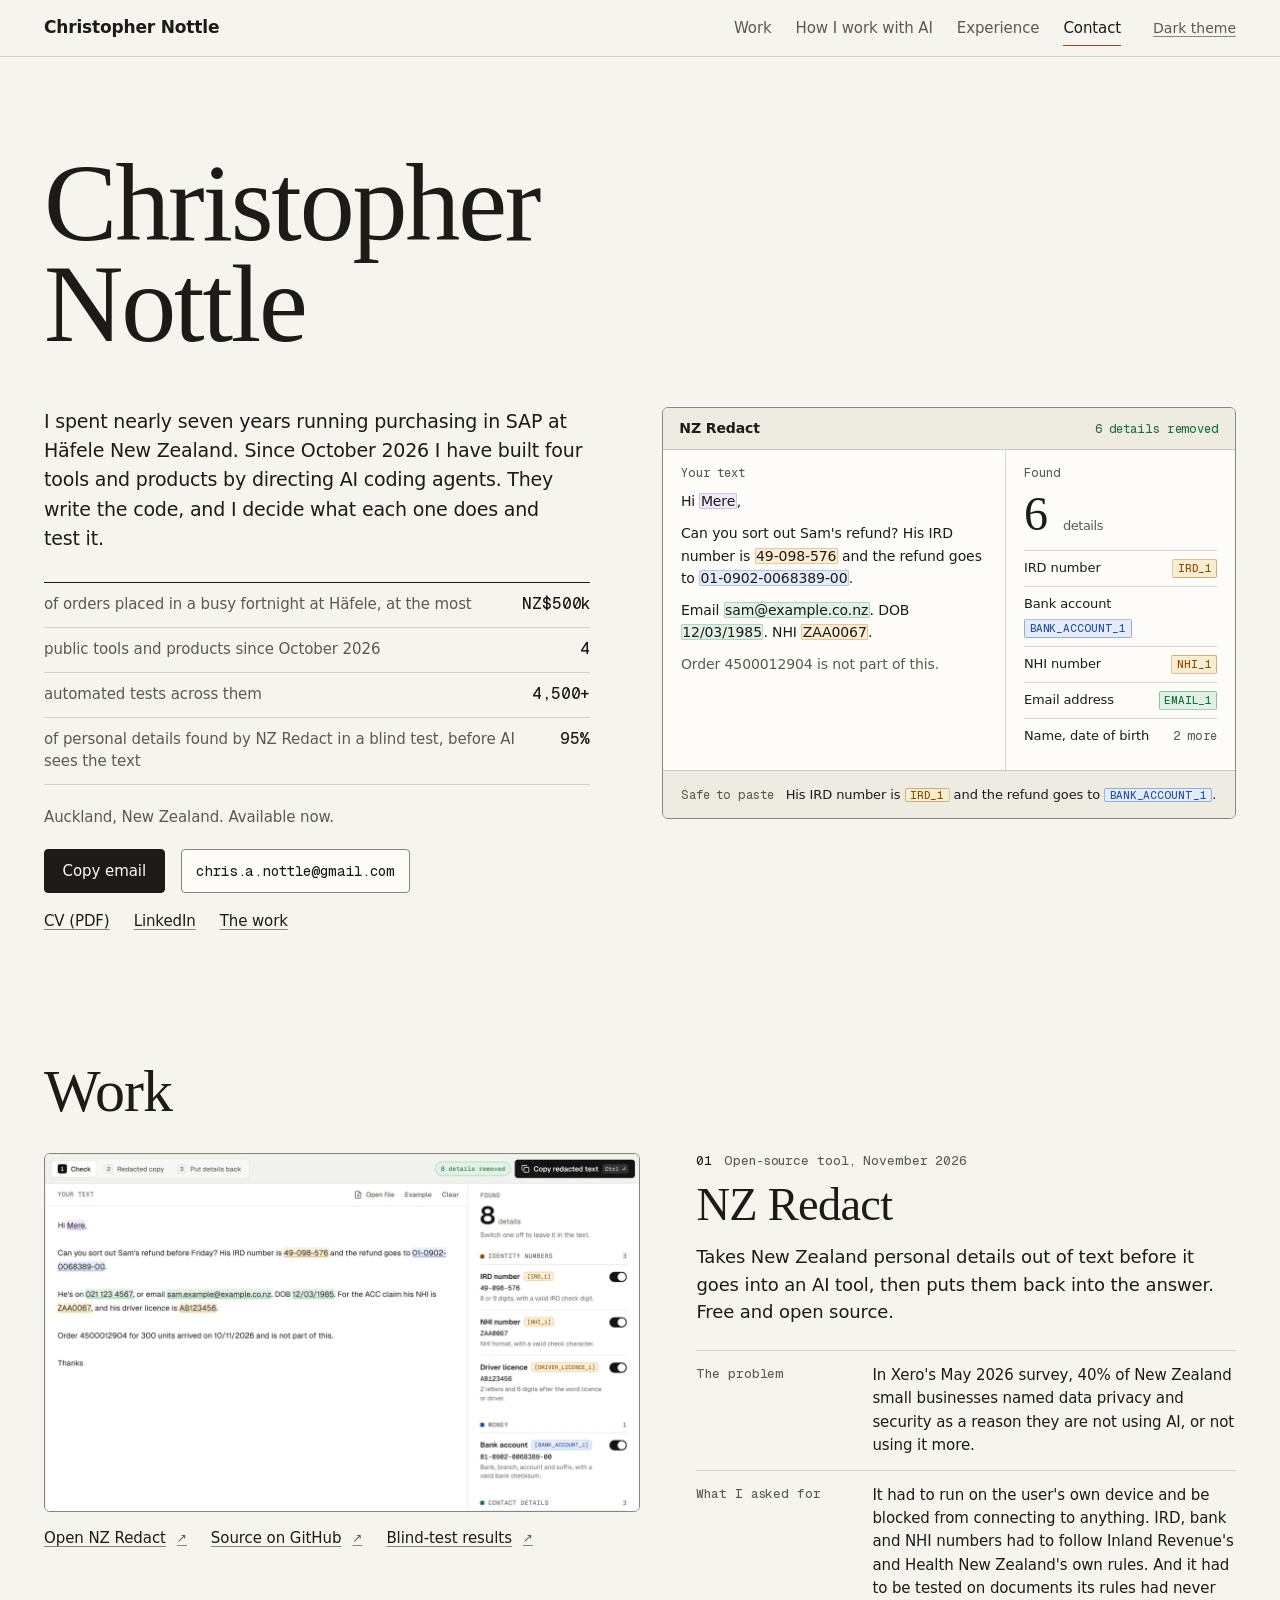
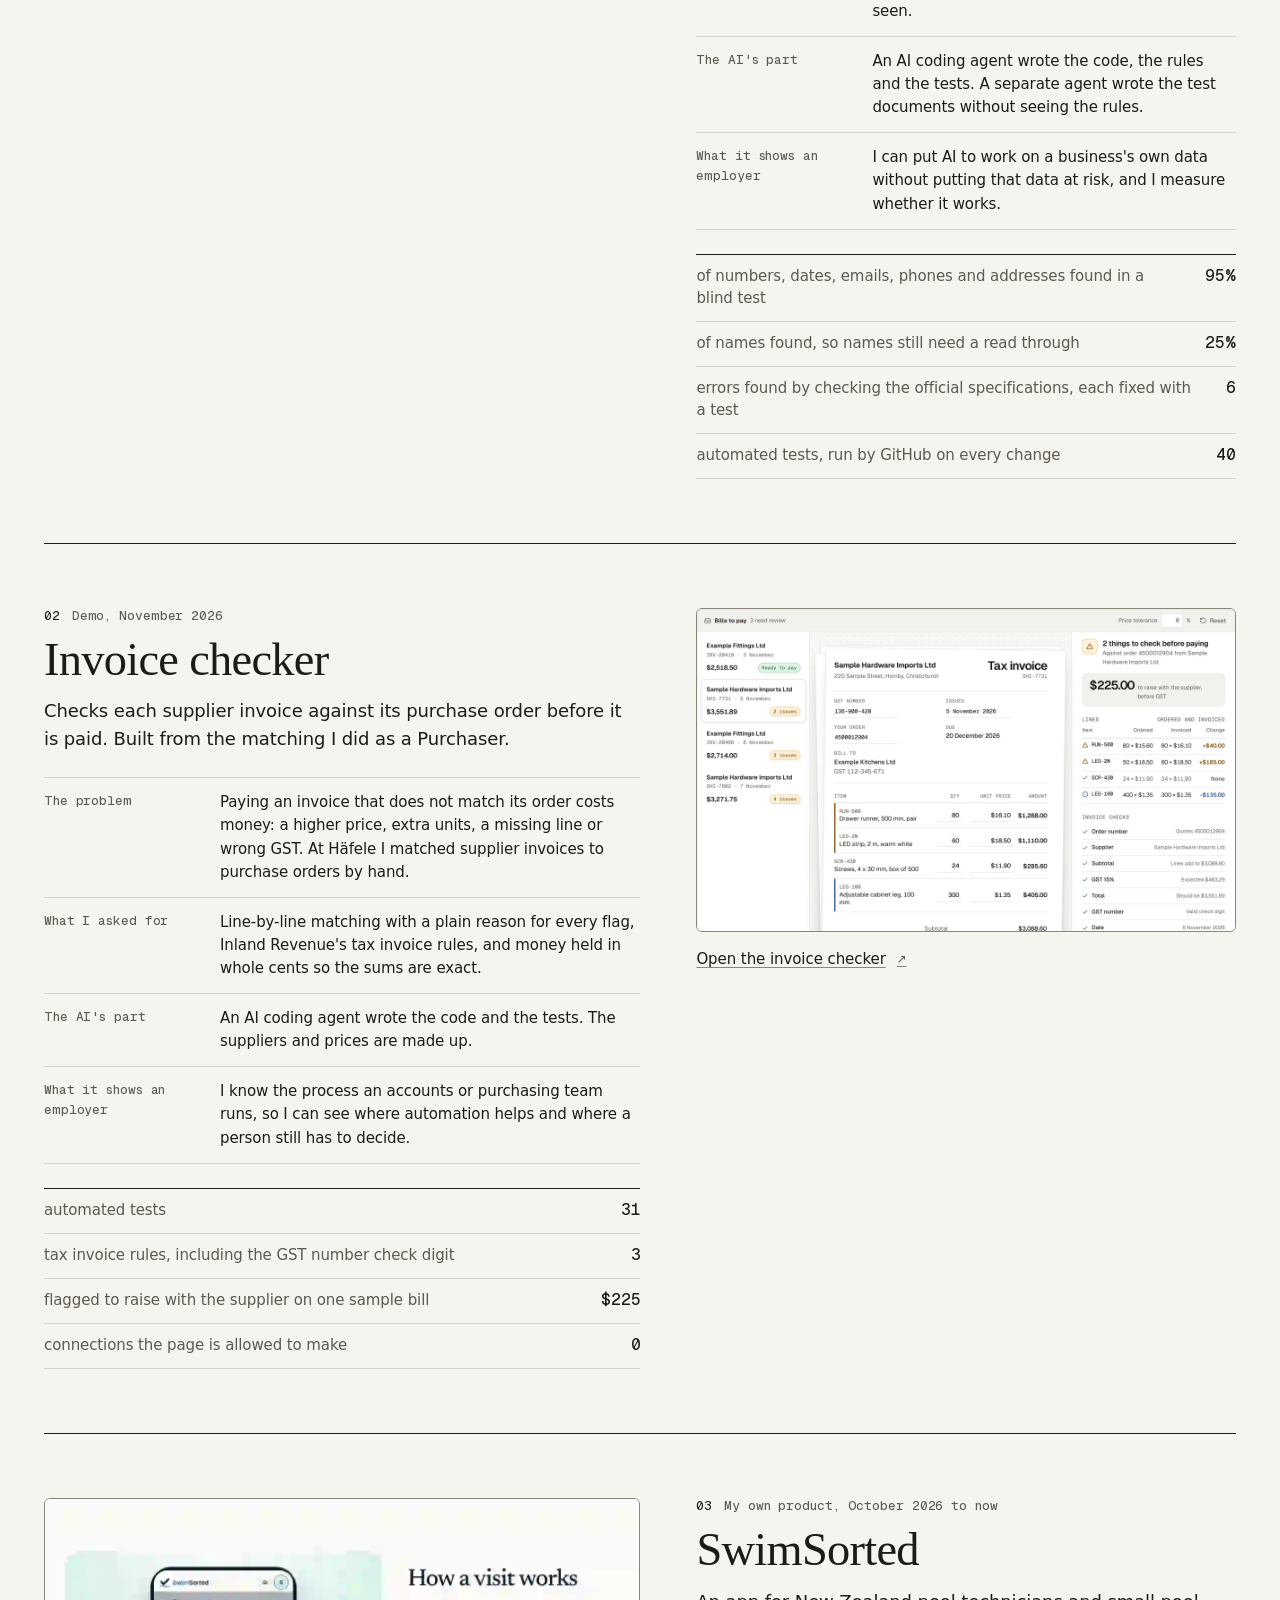
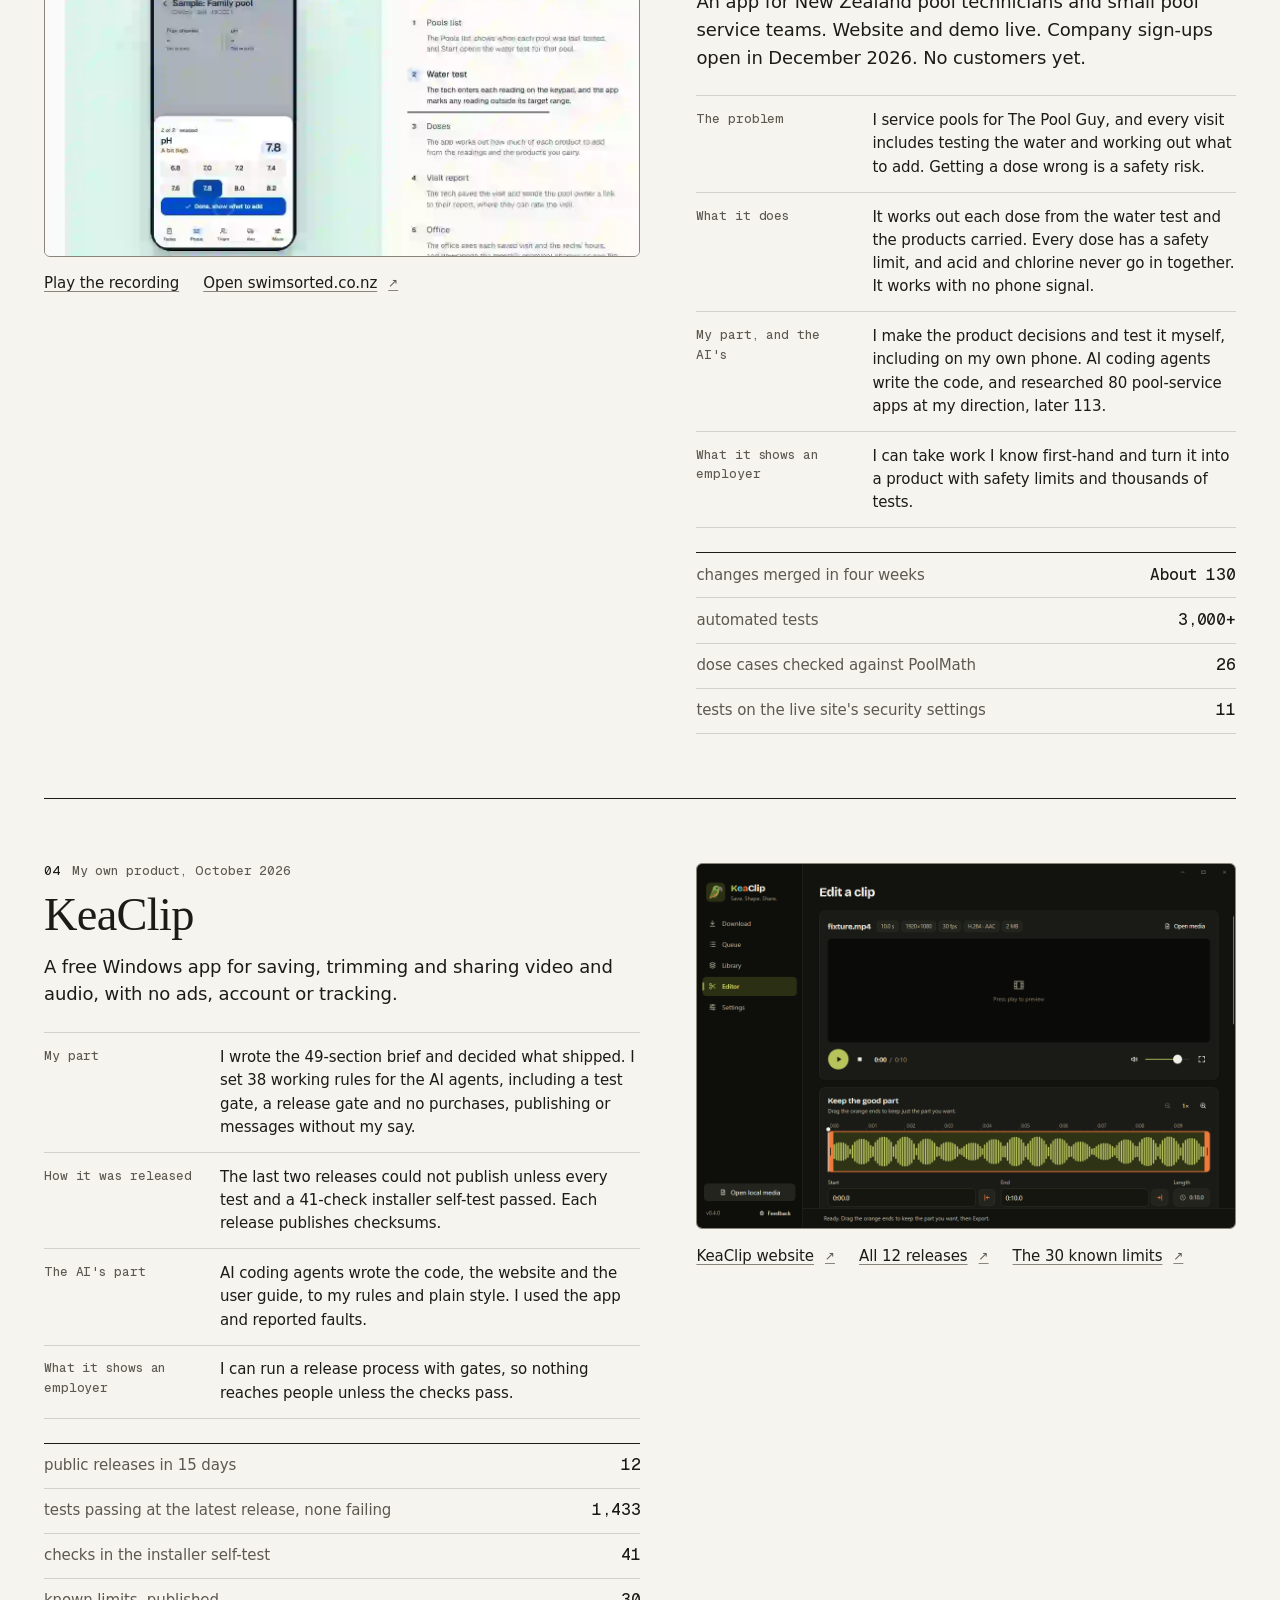
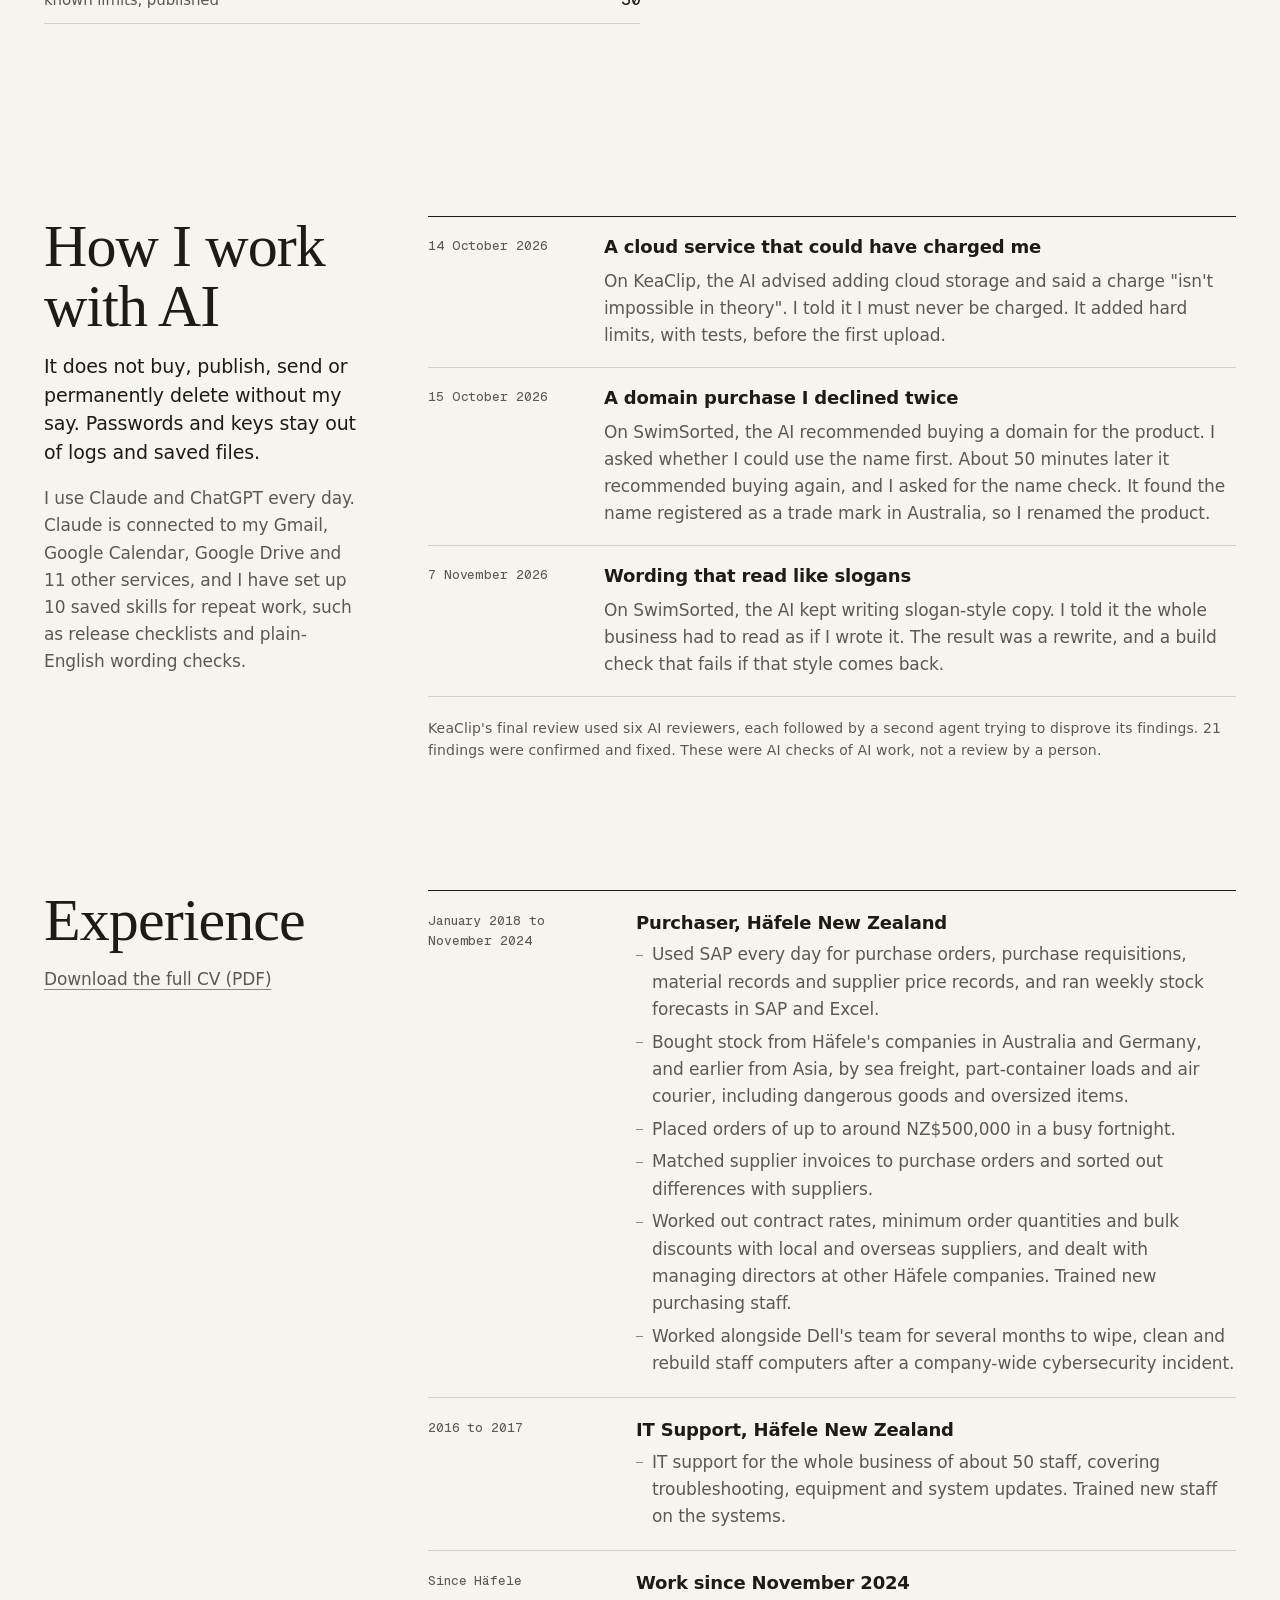
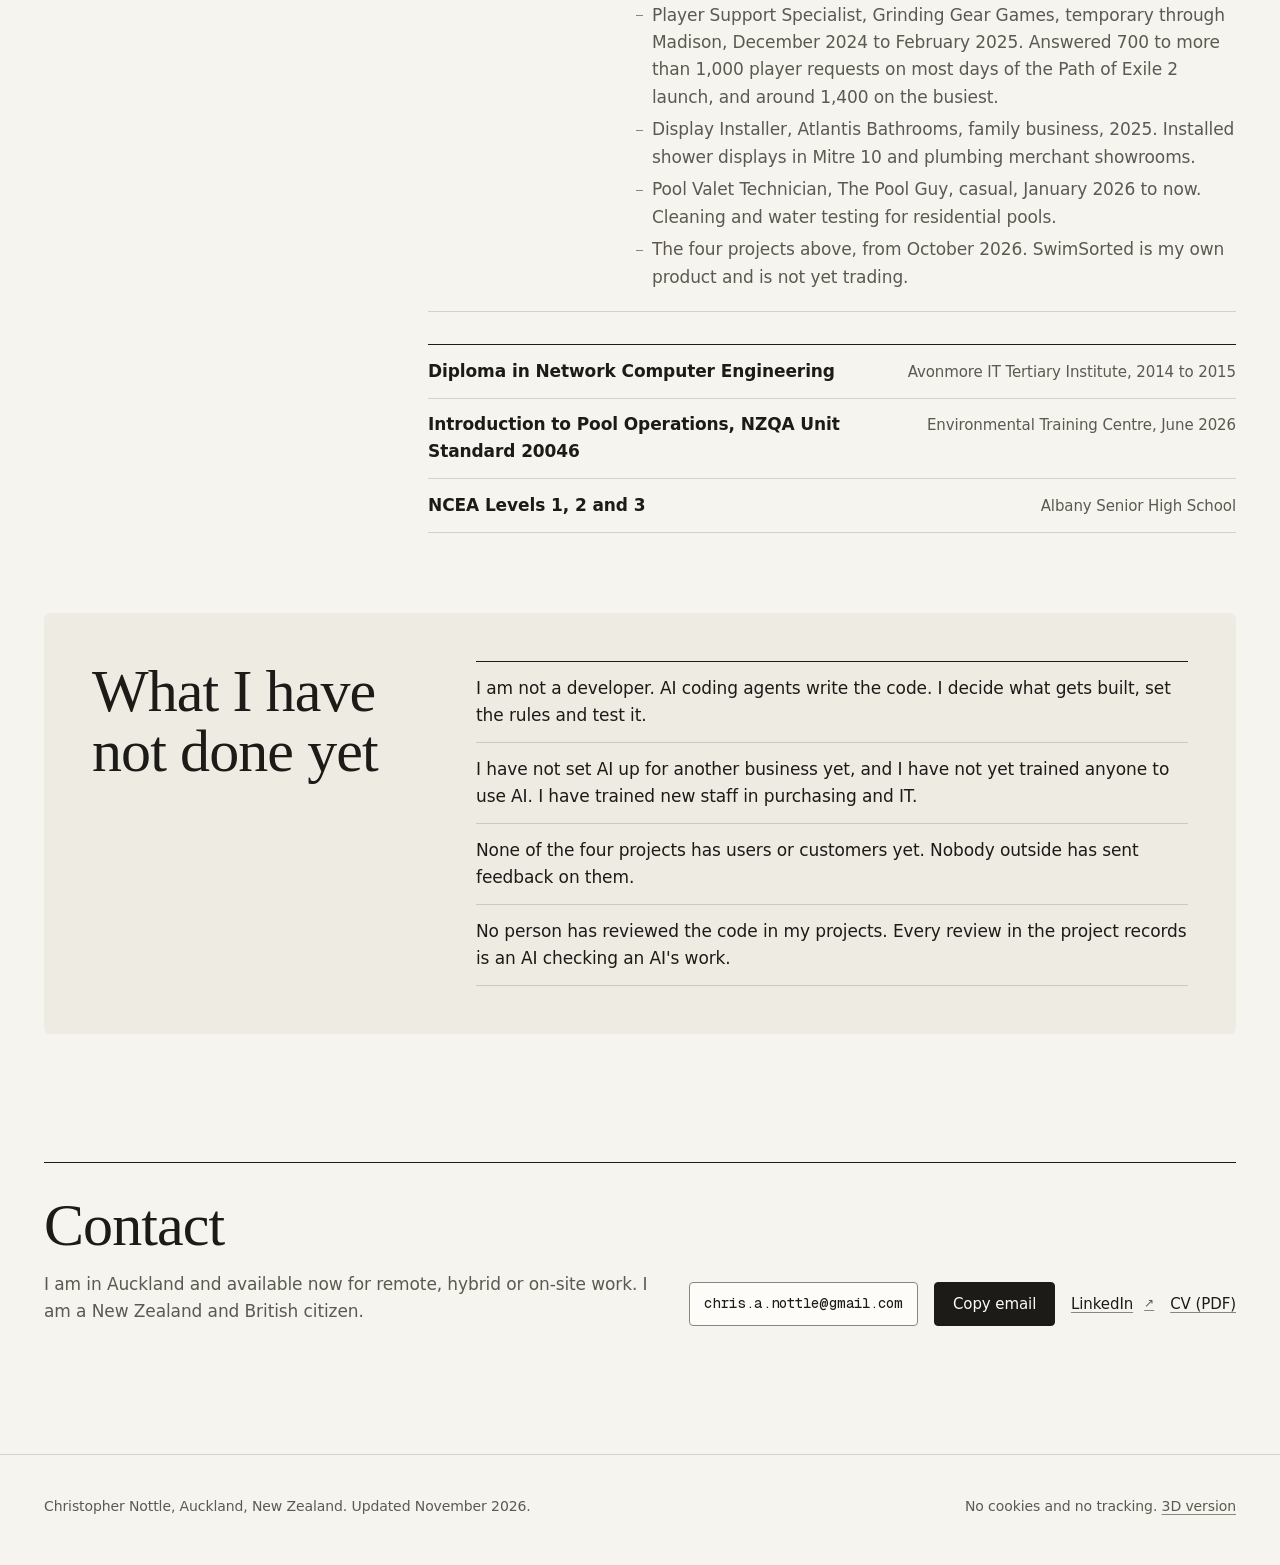
==== commit fa6772b9: "Redesign both portfolios as a ledger on paper: serif name, hairline rules, figures as rows The name " ====
--- a/index.html
+++ b/index.html
@@ -17,28 +17,28 @@
   <meta name="color-scheme" content="light dark">
   <link rel="icon" href="assets/img/favicon.png" type="image/png">
   <link rel="apple-touch-icon" href="assets/img/apple-touch-icon.png">
-  <link rel="preload" href="assets/fonts/Geist-Variable.woff2" as="font" type="font/woff2" crossorigin>
+  <link rel="preload" href="assets/fonts/instrument-serif-latin-400-normal.woff2" as="font" type="font/woff2" crossorigin>
+  <link rel="preload" href="assets/fonts/inter-latin-wght-normal.woff2" as="font" type="font/woff2" crossorigin>
   <link rel="preload" href="assets/fonts/GeistMono-Variable.woff2" as="font" type="font/woff2" crossorigin>
   <script src="assets/js/theme.js"></script>
   <link rel="stylesheet" href="assets/css/site.css">
 </head>
 <body>
   <a class="skip" href="#main">Skip to the main content</a>
-  <div class="page-lines" aria-hidden="true"></div>
 
   <header class="site-head">
     <div class="wrap">
-      <a class="site-name" href="#top"><span class="mark" aria-hidden="true">CN</span><span class="name-text">Christopher Nottle</span></a>
+      <a class="site-name" href="#top">Christopher Nottle</a>
       <nav class="site-nav" aria-label="Sections">
         <ul>
           <li><a href="#work">Work</a></li>
           <li><a href="#ai">How I work with AI</a></li>
           <li><a href="#experience">Experience</a></li>
+          <li><a href="#contact">Contact</a></li>
         </ul>
       </nav>
       <div class="head-end">
-        <button type="button" class="btn btn-quiet theme-toggle" data-theme-toggle>Dark theme</button>
-        <a class="btn btn-primary btn-small" href="#contact">Contact</a>
+        <button type="button" class="theme-toggle" data-theme-toggle>Dark theme</button>
       </div>
     </div>
   </header>
@@ -47,25 +47,31 @@
 
     <!-- ============ First screen: who, what, and the evidence ============ -->
     <section class="hero" id="top" aria-labelledby="hero-h">
+      <div class="wrap">
+        <h1 id="hero-h">Christopher Nottle</h1>
+      </div>
       <div class="wrap hero-grid">
         <div class="hero-copy">
-          <p class="hero-place"><span class="dot-live" aria-hidden="true"></span><span class="name-kicker">Christopher Nottle</span> <span class="sep" aria-hidden="true">·</span> Auckland <span class="sep" aria-hidden="true">·</span> Available now</p>
-          <h1 id="hero-h">Careful, tested AI tools for the way a business really runs.</h1>
-          <p class="hero-text">I spent nearly seven years running purchasing in SAP at Häfele New Zealand, so I know how orders, suppliers and invoices really work. Now I build AI tools for that kind of work. I direct AI coding agents: they write the code, and I decide what gets built, set the rules and test it.</p>
+          <p class="hero-text">I spent nearly seven years running purchasing in SAP at Häfele New Zealand. Since October 2026 I have built four tools and products by directing AI coding agents. They write the code, and I decide what each one does and test it.</p>
+          <dl class="figures ledger">
+            <div><dt class="figure-n">NZ$500k</dt><dd>of orders placed in a busy fortnight at Häfele, at the most</dd></div>
+            <div><dt class="figure-n">4</dt><dd>public tools and products since October 2026</dd></div>
+            <div><dt class="figure-n">4,500+</dt><dd>automated tests across them</dd></div>
+            <div><dt class="figure-n">95%</dt><dd>of personal details found by NZ Redact in a blind test, before AI sees the text</dd></div>
+          </dl>
+          <p class="hero-place">Auckland, New Zealand. Available now.</p>
           <div class="reach">
-            <a class="btn btn-primary" href="#work">See the work</a>
-            <button type="button" class="btn needs-js" data-copy="chris.a.nottle@gmail.com" aria-describedby="email">Copy email</button>
-            <a class="btn" href="Christopher_Nottle_CV.pdf" download>CV (PDF)</a>
-            <a class="btn btn-quiet" href="https://www.linkedin.com/in/chris-nottle" rel="noopener">LinkedIn</a>
+            <button type="button" class="btn btn-primary needs-js" data-copy="chris.a.nottle@gmail.com" aria-describedby="email">Copy email</button>
+            <span class="email" id="email">chris.a.nottle@gmail.com</span>
             <span class="visually-hidden" role="status" data-copy-status></span>
           </div>
-          <p class="email-line"><span class="email email-plain" id="email">chris.a.nottle@gmail.com</span></p>
+          <p class="text-links"><a href="Christopher_Nottle_CV.pdf" download>CV (PDF)</a> <a href="https://www.linkedin.com/in/chris-nottle" rel="noopener">LinkedIn</a> <a href="#work">The work</a></p>
         </div>
 
         <figure class="hero-visual">
           <!-- Drawn in HTML rather than a screenshot, so it stays sharp and readable at any size and in both themes. -->
           <div class="demo" aria-hidden="true">
-            <div class="demo-bar"><span class="dots"><i></i><i></i><i></i></span><span class="demo-title">NZ Redact</span><span class="demo-pill">6 details removed</span></div>
+            <div class="demo-bar"><span class="demo-title">NZ Redact</span><span class="demo-status">6 details removed</span></div>
             <div class="demo-body">
               <div class="demo-text">
                 <p class="demo-label">Your text</p>
@@ -92,23 +98,13 @@
         </figure>
       </div>
 
-      <div class="wrap">
-        <dl class="figures">
-          <div><dt class="figure-n">Nearly 7</dt><dd>years in SAP at Häfele: purchasing, suppliers and invoices</dd></div>
-          <div><dt class="figure-n">4</dt><dd>tools and products built by directing AI coding agents, all public</dd></div>
-          <div><dt class="figure-n">4,500+</dt><dd>automated tests across them</dd></div>
-          <div><dt class="figure-n">95%</dt><dd>of personal details found by NZ Redact in a blind test, before AI sees the text</dd></div>
-        </dl>
-      </div>
     </section>
 
     <!-- ============ Work ============ -->
     <section class="section" id="work" aria-labelledby="work-h">
       <div class="wrap">
         <div class="section-head" data-reveal>
-          <p class="eyebrow">Selected work</p>
-          <h2 id="work-h">Four projects, and what each shows an employer</h2>
-          <p>For each one: the problem, what I asked for, what the AI did, and the measured result.</p>
+          <h2 id="work-h">Work</h2>
         </div>
 
         <article class="case" data-reveal id="nz-redact" aria-labelledby="redact-h">
@@ -259,8 +255,7 @@
     <section class="section" id="ai" aria-labelledby="ai-h">
       <div class="wrap two-col">
         <div class="section-head" data-reveal>
-          <p class="eyebrow">How I work with AI</p>
-          <h2 id="ai-h">The AI drafts. I decide.</h2>
+          <h2 id="ai-h">How I work with AI</h2>
           <p class="rule">It does not buy, publish, send or permanently delete without my say. Passwords and keys stay out of logs and saved files.</p>
           <p class="gap-top">I use Claude and ChatGPT every day. Claude is connected to my Gmail, Google Calendar, Google Drive and 11 other services, and I have set up 10 saved skills for repeat work, such as release checklists and plain-English wording checks.</p>
         </div>
@@ -291,8 +286,7 @@
     <section class="section" id="experience" aria-labelledby="experience-h">
       <div class="wrap two-col">
         <div class="section-head" data-reveal>
-          <p class="eyebrow">Experience</p>
-          <h2 id="experience-h">Where I have worked</h2>
+          <h2 id="experience-h">Experience</h2>
           <p><a href="Christopher_Nottle_CV.pdf" download>Download the full CV (PDF)</a></p>
         </div>
         <div>
@@ -343,10 +337,9 @@
     <!-- ============ Straight answers ============ -->
     <section class="section section-tight" id="not-yet" aria-labelledby="not-yet-h">
       <div class="wrap">
-        <div class="panel-muted two-col" data-reveal>
+        <div class="panel-muted two-col">
           <div class="section-head" data-reveal>
             <h2 id="not-yet-h">What I have not done yet</h2>
-            <p>I would rather say these plainly.</p>
           </div>
           <ul class="plain-list">
             <li>I am not a developer. AI coding agents write the code. I decide what gets built, set the rules and test it.</li>
@@ -361,7 +354,7 @@
     <!-- ============ Contact ============ -->
     <section class="section" id="contact" aria-labelledby="contact-h">
       <div class="wrap">
-        <div class="band" data-reveal>
+        <div class="band">
           <div>
             <h2 id="contact-h">Contact</h2>
             <p class="contact-line">I am in Auckland and available now for remote, hybrid or on-site work. I am a New Zealand and British citizen.</p>
@@ -369,8 +362,8 @@
           <div class="reach">
             <span class="email" id="email-2">chris.a.nottle@gmail.com</span>
             <button type="button" class="btn btn-primary needs-js" data-copy="chris.a.nottle@gmail.com" aria-describedby="email-2">Copy email</button>
-            <a class="btn" href="https://www.linkedin.com/in/chris-nottle" rel="noopener">LinkedIn</a>
-            <a class="btn" href="Christopher_Nottle_CV.pdf" download>Download CV (PDF)</a>
+            <a class="btn btn-quiet" href="https://www.linkedin.com/in/chris-nottle" rel="noopener">LinkedIn</a>
+            <a class="btn btn-quiet" href="Christopher_Nottle_CV.pdf" download>CV (PDF)</a>
             <span class="visually-hidden" role="status" data-copy-status></span>
           </div>
         </div>
--- a/assets/css/site.css
+++ b/assets/css/site.css
@@ -1,13 +1,24 @@
 /*
-  Christopher Nottle: portfolio styles. Geist and Geist Mono, the same type as the tool pages.
-  Light is the default; the dark set follows it. Contrast for every text and background pair
-  is checked by tests/site.test.js. Fonts are saved in assets/fonts (OFL licence), so nothing
-  loads from other sites.
+  Christopher Nottle: portfolio styles. The design is set out in DESIGN.md (kept on this PC):
+  a purchasing ledger on warm paper. Instrument Serif for the big type, Inter for reading,
+  Geist Mono for figures. Hairline rules, square-ish corners, no shadows, no pills.
+  Contrast for every text and background pair is checked by tests/site.test.js.
+  Fonts are saved in assets/fonts (OFL licence), so nothing loads from other sites.
 */
 
 @font-face {
-  font-family: "Geist";
-  src: url("../fonts/Geist-Variable.woff2") format("woff2");
+  font-family: "Instrument Serif";
+  src: url("../fonts/instrument-serif-latin-400-normal.woff2") format("woff2");
+  font-weight: 400; font-style: normal; font-display: block;
+}
+@font-face {
+  font-family: "Instrument Serif";
+  src: url("../fonts/instrument-serif-latin-400-italic.woff2") format("woff2");
+  font-weight: 400; font-style: italic; font-display: block;
+}
+@font-face {
+  font-family: "Inter";
+  src: url("../fonts/inter-latin-wght-normal.woff2") format("woff2");
   font-weight: 100 900; font-style: normal; font-display: block;
 }
 @font-face {
@@ -18,503 +29,335 @@
 
 :root {
   color-scheme: light;
-  --bg: #faf9f6;
-  --surface: #ffffff;
-  --surface-2: #f2f0eb;
-  --line: #e4e1da;
-  --line-strong: #8a8f91;
-  --text: #121517;
-  --muted: #586064;
-  --accent: #1d5f67;
+  --bg: #f6f4ee;
+  --surface: #fdfcf8;
+  --surface-2: #eeebe3;
+  --stage: #ebe7dc;
+  --text: #1c1b18;
+  --muted: #5c5950;
+  --line-strong: #8a867c;
+  --accent: #b23a1f;
   --accent-ink: #ffffff;
-  --btn: #121517;
-  --btn-ink: #ffffff;
-  --stage: #e6efee;
+  --btn: #1c1b18;
+  --btn-ink: #fdfcf8;
   --check: #8a4b00;
   --check-bg: #fbecd2;
   --note: #254f9c;
   --note-bg: #e4ecfb;
   --ok: #1f6b3a;
   --ok-bg: #e0f1e5;
-  --shadow: 0 1px 2px rgba(18, 21, 23, .05), 0 8px 24px -12px rgba(18, 21, 23, .12);
-  --shadow-lg: 0 2px 4px rgba(18, 21, 23, .04), 0 30px 60px -24px rgba(18, 21, 23, .28);
-
-  --sans: "Geist", "Segoe UI", system-ui, -apple-system, "Helvetica Neue", Arial, sans-serif;
-  --serif: "Geist", "Segoe UI", system-ui, -apple-system, Arial, sans-serif;
+  --people: #6a3d9a;
+  --people-bg: #f1e8fb;
+  --line: rgba(28, 27, 24, .16);
+  --hair: .5px;
+
+  --serif: "Instrument Serif", "Iowan Old Style", Georgia, serif;
+  --sans: "Inter", "Segoe UI", system-ui, -apple-system, "Helvetica Neue", Arial, sans-serif;
   --mono: "Geist Mono", ui-monospace, "Cascadia Mono", Consolas, monospace;
-  --wrap: 75rem;
+  --wrap: 77.5rem;
+  --read: 40rem;
   --gutter: 1.5rem;
-  --radius: 14px;
+  --ease-small: cubic-bezier(.2, .8, .2, 1);
+  --ease-big: cubic-bezier(.65, .05, 0, 1);
 }
 
 :root[data-theme="dark"] {
   color-scheme: dark;
-  --bg: #0c0f10;
-  --surface: #14191b;
-  --surface-2: #1b2225;
-  --line: #283134;
-  --line-strong: #6f858c;
-  --text: #ecf0f0;
-  --muted: #a3b0b4;
-  --accent: #6fd3c1;
-  --accent-ink: #06211d;
-  --btn: #ecf0f0;
-  --btn-ink: #0c0f10;
-  --stage: #12201f;
+  --bg: #161512;
+  --surface: #1d1c19;
+  --surface-2: #25231f;
+  --stage: #25231f;
+  --text: #f0ede5;
+  --muted: #aaa596;
+  --line-strong: #78746a;
+  --accent: #f0896b;
+  --accent-ink: #1d1c19;
+  --btn: #f0ede5;
+  --btn-ink: #161512;
   --check: #f2b65c;
   --check-bg: #2c2312;
   --note: #a3c4ff;
   --note-bg: #152036;
   --ok: #86d8a0;
   --ok-bg: #12271a;
-  --shadow: 0 1px 0 rgba(255, 255, 255, .03) inset;
-  --shadow-lg: 0 30px 60px -24px rgba(0, 0, 0, .7);
-}
-
+  --people: #cfb0f7;
+  --people-bg: #241933;
+  --line: rgba(240, 237, 229, .14);
+}
+
+/* ---------- base ---------- */
 *, *::before, *::after { box-sizing: border-box; }
-html { -webkit-text-size-adjust: 100%; text-size-adjust: 100%; scroll-behavior: smooth; scroll-padding-top: 5rem; }
+html { -webkit-text-size-adjust: 100%; text-size-adjust: 100%; scroll-behavior: smooth; scroll-padding-top: 4.5rem; }
 body {
   margin: 0; background: var(--bg); color: var(--text);
-  font: 400 1.0625rem/1.65 var(--sans);
+  font: 450 1.0625rem/1.6 var(--sans); letter-spacing: -.006em;
+  font-feature-settings: "cv01", "ss03";
   -webkit-font-smoothing: antialiased; overflow-wrap: break-word;
 }
 img, video, iframe { max-width: 100%; display: block; }
 img, video { height: auto; }
 
-h1, h2, h3 { margin: 0; text-wrap: balance; }
-h1, h2 { font-family: var(--serif); font-weight: 600; letter-spacing: -.045em; }
-h1 { font-size: clamp(2.6rem, 6vw, 4.5rem); line-height: .98; }
-h2 { font-size: clamp(2.2rem, 4.4vw, 3.25rem); line-height: 1.02; }
-h3 { font-family: var(--sans); font-size: 1.2rem; font-weight: 600; letter-spacing: -.012em; line-height: 1.3; }
-p { margin: 0 0 1em; }
+h1, h2, h3 { margin: 0; font-weight: 400; text-wrap: balance; }
+h1, h2 { font-family: var(--serif); }
+h1 { font-size: clamp(4rem, 11vw, 6.875rem); line-height: .92; letter-spacing: -.02em; }
+h2 { font-size: clamp(2.6rem, 5.2vw, 3.75rem); line-height: 1; letter-spacing: -.015em; }
+h3 { font-size: 1.125rem; font-weight: 590; line-height: 1.35; letter-spacing: -.01em; }
+p { margin: 0 0 1em; text-wrap: pretty; }
 p:last-child { margin-bottom: 0; }
 ul, ol, dl, dd { margin: 0; padding: 0; }
 ul, ol { list-style: none; }
-em { font-style: normal; color: var(--accent); }
-
-a { color: var(--accent); text-underline-offset: .2em; text-decoration-thickness: 1px; }
-a:hover { text-decoration-thickness: 2px; }
-:focus-visible { outline: 3px solid var(--accent); outline-offset: 3px; border-radius: 6px; }
+strong { font-weight: 590; }
+
+a { color: inherit; text-decoration: underline; text-decoration-color: var(--line-strong); text-decoration-thickness: 1px; text-underline-offset: .22em; transition: text-decoration-color .15s var(--ease-small); }
+a:hover { text-decoration-color: currentColor; }
+:focus-visible { outline: 3px solid var(--accent); outline-offset: 3px; border-radius: 2px; }
 
 .wrap { max-width: var(--wrap); margin: 0 auto; padding: 0 var(--gutter); }
-.num, .figure-n, .code { font-variant-numeric: tabular-nums; }
-.code { font-family: var(--mono); }
 .muted { color: var(--muted); }
-.small { font-size: .9rem; }
+.small { font-size: .875rem; letter-spacing: .01em; }
 .gap-top { margin-top: 1.25rem; }
 .visually-hidden {
   position: absolute; width: 1px; height: 1px; margin: -1px; padding: 0; overflow: hidden;
   clip: rect(0 0 0 0); clip-path: inset(50%); white-space: nowrap; border: 0;
 }
 [hidden] { display: none !important; }
-
 .skip {
   position: absolute; left: 1rem; top: -4rem; z-index: 50; padding: .6rem 1rem;
-  background: var(--btn); color: var(--btn-ink); border-radius: 999px; font-weight: 600; text-decoration: none;
+  background: var(--btn); color: var(--btn-ink); border-radius: 4px; font-weight: 590; text-decoration: none;
 }
 .skip:focus { top: 1rem; }
 
-/* Two faint vertical lines at the content edges, a quiet frame for the page. */
-.page-lines {
-  position: fixed; inset: 0 0 0 0; z-index: 0; pointer-events: none;
-  max-width: calc(var(--wrap) - 2 * var(--gutter) + 2px); margin: 0 auto;
-  border-left: 1px solid var(--line); border-right: 1px solid var(--line); opacity: .6;
-}
-main, .site-foot { position: relative; z-index: 1; }
-
-/* ---------- header ---------- */
+/* ---------- header: the one glass layer ---------- */
 .site-head {
   position: sticky; top: 0; z-index: 20;
-  background: color-mix(in srgb, var(--bg) 82%, transparent);
-  -webkit-backdrop-filter: saturate(1.4) blur(12px); backdrop-filter: saturate(1.4) blur(12px);
-  border-bottom: 1px solid var(--line);
-}
-.site-head .wrap { display: flex; align-items: center; gap: .5rem 1.5rem; min-height: 4.25rem; flex-wrap: wrap; padding-top: .5rem; padding-bottom: .5rem; }
-.site-name { display: inline-flex; align-items: center; gap: .6rem; font-weight: 600; letter-spacing: -.01em; color: var(--text); text-decoration: none; margin-right: auto; }
-.mark {
-  display: inline-grid; place-items: center; width: 2rem; height: 2rem; border-radius: 8px;
-  background: var(--btn); color: var(--btn-ink); font-size: .72rem; font-weight: 700; letter-spacing: .02em;
-}
-.site-nav ul { display: flex; flex-wrap: wrap; gap: 0 1.6rem; }
-.site-nav a { display: inline-block; padding: .4rem 0; color: var(--muted); text-decoration: none; font-size: .94rem; }
-.site-nav a:hover, .site-nav a[aria-current="page"] { color: var(--text); }
-.head-end { display: flex; align-items: center; gap: .5rem; margin-left: auto; }
-
-/* ---------- buttons, chips ---------- */
+  background: color-mix(in srgb, var(--bg) 86%, transparent);
+  -webkit-backdrop-filter: blur(12px); backdrop-filter: blur(12px);
+  border-bottom: var(--hair) solid var(--line);
+}
+.site-head .wrap { display: flex; align-items: center; gap: .5rem 2rem; min-height: 3.5rem; }
+.site-name { margin-right: auto; font-weight: 590; letter-spacing: -.01em; text-decoration: none; }
+.site-nav ul { display: flex; flex-wrap: wrap; gap: 0 1.5rem; }
+.site-nav a { display: inline-block; padding: .35rem 0; color: var(--muted); text-decoration: none; font-size: .9375rem; }
+.site-nav a:hover { color: var(--text); }
+.site-nav a.is-active { color: var(--text); box-shadow: inset 0 -1px 0 var(--accent); }
+.theme-toggle, .needs-js { display: none; }
+.js .needs-js { display: inline-flex; }
+.js .theme-toggle {
+  display: inline-block; padding: .35rem 0; border: 0; background: none; cursor: pointer;
+  font: 450 .875rem/1.2 var(--sans); color: var(--muted); text-decoration: underline;
+  text-decoration-color: var(--line-strong); text-underline-offset: .22em;
+}
+.theme-toggle:hover { color: var(--text); }
+
+/* ---------- buttons: square-ish, no pills ---------- */
 .btn {
   display: inline-flex; align-items: center; justify-content: center; gap: .5rem;
-  min-height: 2.75rem; padding: .55rem 1.2rem; border-radius: 999px;
-  border: 1px solid var(--line-strong); background: var(--surface); color: var(--text);
-  font: 550 .95rem/1.2 var(--sans); letter-spacing: -.005em; text-decoration: none; cursor: pointer;
-  transition: border-color .15s ease, background-color .15s ease;
-}
-.btn:hover { border-color: var(--text); }
+  min-height: 2.75rem; padding: .55rem 1.1rem; border-radius: 4px;
+  border: 1px solid var(--text); background: transparent; color: var(--text);
+  font: 520 .9375rem/1.2 var(--sans); letter-spacing: -.005em; text-decoration: none; cursor: pointer;
+  transition: background-color .15s var(--ease-small), color .15s var(--ease-small);
+}
+.btn:hover { background: var(--surface-2); }
 .btn-primary { background: var(--btn); border-color: var(--btn); color: var(--btn-ink); }
-.btn-primary:hover { border-color: var(--btn); background: color-mix(in srgb, var(--btn) 86%, var(--bg)); }
-.btn-small { min-height: 2.4rem; padding: .4rem 1rem; font-size: .9rem; }
-.btn-quiet { min-height: 2.4rem; padding: .35rem .9rem; font-size: .88rem; background: transparent; }
-.btn[aria-pressed="true"] { background: var(--btn); border-color: var(--btn); color: var(--btn-ink); }
-.theme-toggle, .needs-js { display: none; }
-.js .theme-toggle, .js .needs-js { display: inline-flex; }
-.js form.needs-js { display: grid; }
-
-.chip {
-  display: inline-block; padding: .14rem .6rem; border-radius: 999px; white-space: nowrap;
-  font: 600 .78rem/1.5 var(--sans); border: 1px solid currentColor;
-}
-.chip-check { color: var(--check); background: var(--check-bg); }
-.chip-note { color: var(--note); background: var(--note-bg); }
-.chip-ok { color: var(--ok); background: var(--ok-bg); }
-.pill-status {
-  display: inline-block; padding: .2rem .7rem; border-radius: 999px; font-size: .82rem; color: var(--muted);
-  background: var(--surface-2); border: 1px solid var(--line); margin: 0 0 1rem;
-}
+.btn-primary:hover { background: color-mix(in srgb, var(--btn) 84%, var(--bg)); }
+/* Quiet actions are plain links, not more buttons */
+.btn-quiet {
+  min-height: 0; padding: .2rem 0; border: 0; border-radius: 0; background: none;
+  font-weight: 450; color: var(--text); text-decoration: underline; text-decoration-color: var(--line-strong); text-underline-offset: .22em;
+}
+.btn-quiet:hover { background: none; text-decoration-color: currentColor; }
+.btn-quiet::after { content: "\2197"; font-size: .8em; color: var(--muted); margin-left: .25em; }
+button.btn-quiet::after, .btn-quiet[download]::after { content: none; }
 
 /* ---------- first screen ---------- */
 .hero { padding: clamp(3rem, 8vw, 6rem) 0 0; }
-.hero-inner { display: flex; flex-direction: column; align-items: center; text-align: center; }
-.announce {
-  display: inline-flex; align-items: center; gap: .6rem; padding: .3rem .9rem .3rem .3rem; margin-bottom: 1.75rem;
-  border: 1px solid var(--line); border-radius: 999px; background: var(--surface); box-shadow: var(--shadow);
-  color: var(--text); font-size: .9rem; text-decoration: none;
-}
-.announce:hover { border-color: var(--line-strong); }
-.announce-tag { padding: .12rem .6rem; border-radius: 999px; background: var(--btn); color: var(--btn-ink); font-size: .75rem; font-weight: 600; }
-.hero-place { color: var(--muted); font-size: .95rem; margin-bottom: .6rem; }
-.hero-line { font-size: clamp(1.35rem, 3vw, 1.9rem); line-height: 1.25; margin: 1rem 0 1rem; letter-spacing: -.015em; }
-.hero-line em { font-size: 1.12em; }
-.hero-text { max-width: 38rem; color: var(--muted); font-size: 1.12rem; }
-.reach { display: flex; flex-wrap: wrap; align-items: center; justify-content: center; gap: .6rem .7rem; margin-top: 1.75rem; }
+.hero h1 { max-width: 14ch; }
+.hero-grid { display: grid; gap: 2.5rem; margin-top: clamp(2rem, 4vw, 3.25rem); align-items: start; }
+.hero-copy { max-width: var(--read); }
+.hero-text { font-size: 1.1875rem; line-height: 1.55; letter-spacing: -.01em; }
+.hero-place { margin: 1.25rem 0 0; color: var(--muted); font-size: .9375rem; }
+.reach { display: flex; flex-wrap: wrap; align-items: center; gap: .75rem 1rem; margin-top: 1.25rem; }
 .email {
-  font-family: var(--mono); font-size: .93rem; padding: .55rem 1rem; border: 1px dashed var(--line-strong);
-  border-radius: 999px; background: var(--surface); user-select: all; overflow-wrap: anywhere;
-}
-
-.figures {
-  display: grid; grid-template-columns: repeat(4, minmax(0, 1fr)); width: 100%;
-  margin-top: clamp(2.5rem, 6vw, 4.5rem); border-top: 1px solid var(--line); border-bottom: 1px solid var(--line);
-}
-.figures > div { padding: 1.3rem 1.2rem; }
-.figures > div + div { border-left: 1px solid var(--line); }
-.figure-n { display: block; font-family: var(--serif); font-weight: 600; letter-spacing: -.04em; font-size: clamp(2rem, 4vw, 2.8rem); line-height: 1; color: var(--text); }
-.figures dd { color: var(--muted); font-size: .88rem; line-height: 1.45; margin-top: .5rem; }
+  display: inline-flex; align-items: center; min-height: 2.75rem; padding: .5rem .9rem;
+  font: 450 .875rem/1.2 var(--mono); border: var(--hair) solid var(--line-strong); border-radius: 4px;
+  background: var(--surface); user-select: all; overflow-wrap: anywhere;
+}
+.text-links { display: flex; flex-wrap: wrap; gap: .4rem 1.5rem; margin: 1rem 0 0; font-size: .9375rem; }
+
+/* ---------- the ledger: description on the left, the figure on the right ---------- */
+.ledger, .facts { display: grid; border-top: 1px solid var(--text); }
+.ledger > div, .facts > div {
+  display: grid; grid-template-columns: minmax(0, 1fr) auto; gap: 1.5rem; align-items: baseline;
+  padding: .7rem 0; border-bottom: var(--hair) solid var(--line);
+}
+.ledger dt, .facts dt {
+  order: 2; font: 500 1rem/1.3 var(--mono); font-variant-numeric: tabular-nums; letter-spacing: -.01em;
+  text-align: right; white-space: nowrap;
+}
+.ledger dd, .facts dd { order: 1; color: var(--muted); font-size: .9375rem; line-height: 1.45; }
+.hero .ledger { margin-top: 1.75rem; }
+
+/* ---------- the drawn product view ---------- */
+.hero-visual { margin: 0; }
+.demo {
+  background: var(--surface); border: var(--hair) solid var(--line-strong); border-radius: 6px;
+  overflow: hidden; font-size: .875rem; line-height: 1.6;
+}
+.demo-bar {
+  display: flex; align-items: baseline; justify-content: space-between; gap: 1rem;
+  padding: .6rem 1rem; border-bottom: var(--hair) solid var(--line); background: var(--surface-2);
+}
+.demo-title { font-weight: 590; font-size: .875rem; }
+.demo-status { font: 450 .75rem/1.2 var(--mono); color: var(--ok); }
+.demo-body { display: grid; grid-template-columns: minmax(0, 1.5fr) minmax(0, 1fr); }
+.demo-text { padding: 1rem 1.1rem; border-right: var(--hair) solid var(--line); }
+.demo-text p { margin: 0 0 .6rem; }
+.demo-label { display: block; font: 450 .75rem/1.2 var(--mono); color: var(--muted); margin: 0 0 .6rem !important; }
+.demo-quiet { color: var(--muted); }
+.demo-side { padding: 1rem 1.1rem; }
+.demo-count { font: 400 3rem/1 var(--serif); letter-spacing: -.01em; margin: 0 0 .75rem !important; }
+.demo-count span { font: 450 .8125rem/1 var(--sans); color: var(--muted); margin-left: .25rem; }
+.demo-side li {
+  display: flex; flex-wrap: wrap; justify-content: space-between; align-items: center; gap: .25rem .5rem;
+  padding: .45rem 0; border-top: var(--hair) solid var(--line); font-size: .8125rem;
+}
+.demo-more { font: 450 .75rem/1 var(--mono); color: var(--muted); }
+.demo-out { padding: .75rem 1.1rem; border-top: var(--hair) solid var(--line); background: var(--surface-2); font-size: .8125rem; line-height: 1.8; }
+.demo-out .demo-label { display: inline; margin-right: .5rem !important; }
+
+/* placeholders: like values in a spreadsheet cell */
+.tok { font: 500 .6875rem/1.55 var(--mono); padding: 0 .3rem; border-radius: 2px; border: var(--hair) solid; white-space: nowrap; }
+.c-id { color: var(--check); background: var(--check-bg); border-color: color-mix(in srgb, var(--check) 40%, transparent); }
+.c-money { color: var(--note); background: var(--note-bg); border-color: color-mix(in srgb, var(--note) 40%, transparent); }
+.c-contact { color: var(--ok); background: var(--ok-bg); border-color: color-mix(in srgb, var(--ok) 40%, transparent); }
+
+/* highlights in the sample text */
+mark { color: var(--text); border-radius: 2px; padding: 0 .1em; box-decoration-break: clone; -webkit-box-decoration-break: clone; }
+.t-ird, .t-nhi, .t-licence, .t-passport { --c: var(--check); --cb: var(--check-bg); }
+.t-bank, .t-card { --c: var(--note); --cb: var(--note-bg); }
+.t-email, .t-phone, .t-dob { --c: var(--ok); --cb: var(--ok-bg); }
+.t-name { --c: var(--people); --cb: var(--people-bg); }
+mark[class^="t-"] { background: var(--cb); box-shadow: inset 0 0 0 .5px color-mix(in srgb, var(--c) 45%, transparent); }   /* a filled cell, not an underline, so it never reads as a link */
+
+/* The one piece of motion: each placeholder is written in, one after another, like values typed into cells. */
+.js .demo .tok { animation: write-in .75s var(--ease-big) both; }
+.js .demo-side li:nth-child(1) .tok { animation-delay: .5s; }
+.js .demo-side li:nth-child(2) .tok { animation-delay: .8s; }
+.js .demo-side li:nth-child(3) .tok { animation-delay: 1.1s; }
+.js .demo-side li:nth-child(4) .tok { animation-delay: 1.4s; }
+.js .demo-out .tok:nth-of-type(1) { animation-delay: 1.9s; }
+.js .demo-out .tok:nth-of-type(2) { animation-delay: 2.2s; }
+@keyframes write-in { from { clip-path: inset(0 100% 0 0); } to { clip-path: inset(0 0 0 0); } }
 
 /* ---------- sections ---------- */
-.section { padding: clamp(4rem, 9vw, 7rem) 0 0; }
-.section-tight { padding-top: clamp(3rem, 6vw, 4.5rem); }
-.section-head { margin-bottom: 2.5rem; max-width: 36rem; }
-.section-head p { color: var(--muted); margin-top: 1rem; font-size: 1.05rem; }
-.two-col { display: grid; gap: 1rem 4rem; }
-.two-col > .section-head { margin-bottom: 1.5rem; }
-
-.bento { display: grid; gap: 1.25rem; }
-.card {
-  background: var(--surface); border: 1px solid var(--line); border-radius: 20px; box-shadow: var(--shadow);
-  padding: clamp(1.25rem, 3vw, 2rem); min-width: 0;
-}
-.card > p:not(.pill-status) { color: var(--muted); }
-.card .btn { margin-top: .5rem; }
-.card-copy > p { color: var(--muted); }
-.card-title { display: flex; flex-wrap: wrap; align-items: baseline; gap: .4rem .8rem; margin-bottom: .9rem; }
-.card-title h3 { font-family: var(--serif); font-weight: 600; font-size: clamp(1.8rem, 3vw, 2.3rem); letter-spacing: -.035em; line-height: 1.05; }
-.card-title .pill-status { margin: 0; }
-.card-accent { background: var(--stage); }
-.links { display: flex; flex-wrap: wrap; gap: .4rem 1.25rem; margin-top: 1.25rem; }
-
-.facts { display: grid; grid-template-columns: repeat(auto-fit, minmax(6.75rem, 1fr)); gap: 0; margin: 1.5rem 0 0; border-top: 1px solid var(--line); }
-.facts > div { padding: 1rem 1rem 0 0; }
-.facts dt { font-family: var(--serif); font-weight: 600; letter-spacing: -.035em; font-size: 1.85rem; line-height: 1; font-variant-numeric: tabular-nums; }
-.facts dd { color: var(--muted); font-size: .85rem; line-height: 1.4; margin-top: .35rem; }
-
-.split { display: grid; gap: 0; margin-top: 1.5rem; border: 1px solid var(--line); border-radius: 12px; background: var(--surface-2); }
-.split > div { padding: .9rem 1.1rem; }
-.split > div + div { border-top: 1px solid var(--line); }
-.split dt { font-weight: 600; font-size: .85rem; margin-bottom: .2rem; }
-.split dd { color: var(--muted); font-size: .92rem; }
-
+.section { padding: clamp(4.5rem, 10vw, 8rem) 0 0; }
+.section-tight { padding-top: clamp(3.5rem, 7vw, 5rem); }
+.section-head { margin-bottom: 2rem; max-width: var(--read); }
+.section-head p { color: var(--muted); margin-top: 1rem; }
+.two-col { display: grid; gap: 1.5rem 4rem; }
+
+/* ---------- case studies: a spec sheet per project ---------- */
+.case { display: grid; gap: 2rem; align-items: start; padding: clamp(2.5rem, 5vw, 4rem) 0; border-top: 1px solid var(--text); }
+.case:first-of-type { border-top: 0; padding-top: 0; }
+.case-meta { display: flex; gap: .75rem; font: 450 .8125rem/1.3 var(--mono); color: var(--muted); margin-bottom: .75rem; }
+.case-num { color: var(--text); }
+.case-body h3 { font: 400 clamp(2.4rem, 4vw, 2.9rem)/1 var(--serif); letter-spacing: -.015em; }
+.case-lede { font-size: 1.125rem; line-height: 1.55; margin: .9rem 0 1.5rem; max-width: var(--read); }
+.case-grid { display: grid; border-top: var(--hair) solid var(--line); }
+.case-grid > div { display: grid; gap: .25rem 1.5rem; padding: .8rem 0; border-bottom: var(--hair) solid var(--line); }
+.case-grid dt { font: 450 .8125rem/1.5 var(--mono); color: var(--muted); }
+.case-grid dd { font-size: .9375rem; line-height: 1.55; }
+.case .facts { margin-top: 1.5rem; }
 .shot { margin: 0; }
-.shot .frame { border: 1px solid var(--line); border-radius: 12px; overflow: hidden; background: var(--surface-2); box-shadow: var(--shadow); }
+.shot .frame { border: var(--hair) solid var(--line-strong); border-radius: 6px; overflow: hidden; background: var(--surface-2); }
 .shot .frame img, .shot .frame video { width: 100%; }
 .shot .frame iframe { width: 100%; height: min(70vh, 34rem); border: 0; background: #fff; }
-.shot figcaption { color: var(--muted); font-size: .88rem; margin-top: .7rem; }
-.shot-actions { display: flex; flex-wrap: wrap; gap: .5rem; margin-top: .8rem; }
-
-/* ---------- how I work with AI ---------- */
-.rule { font-family: var(--serif); font-weight: 500; letter-spacing: -.02em; font-size: clamp(1.45rem, 2.6vw, 1.8rem) !important; line-height: 1.25; color: var(--text) !important; margin-top: 1.25rem !important; }
-.cases { display: grid; gap: 1rem; }
-.case-item { background: var(--surface); border: 1px solid var(--line); border-radius: 16px; padding: 1.25rem 1.4rem; box-shadow: var(--shadow); }
-.case-item time { display: inline-block; font-size: .8rem; font-weight: 600; color: var(--muted); padding: .12rem .6rem; border: 1px solid var(--line); border-radius: 999px; margin-bottom: .7rem; }
-.case-item h3 { margin-bottom: .4rem; }
+.shot-actions { display: flex; flex-wrap: wrap; gap: .4rem 1.5rem; margin-top: .9rem; }
+
+/* ---------- how I work with AI: a short log ---------- */
+.rule { font-size: 1.1875rem; line-height: 1.5; color: var(--text) !important; }
+.cases { border-top: 1px solid var(--text); }
+.case-item { display: grid; gap: .3rem 1.5rem; padding: 1.1rem 0; border-bottom: var(--hair) solid var(--line); }
+.case-item time { font: 450 .8125rem/1.6 var(--mono); color: var(--muted); }
+.case-item h3 { margin-bottom: .25rem; }
 .case-item p { color: var(--muted); }
 
-/* ---------- not done yet, experience ---------- */
-.panel-muted { background: var(--surface-2); border: 1px solid var(--line); border-radius: 20px; padding: clamp(1.5rem, 4vw, 3rem); }
-.plain-list li { padding: .85rem 0 .85rem 1.6rem; border-bottom: 1px solid var(--line); position: relative; }
-.plain-list li:last-child { border-bottom: 0; }
-.plain-list li::before { content: ""; position: absolute; left: 0; top: 1.35rem; width: .7rem; height: .7rem; border-radius: 50%; border: 1.5px solid var(--line-strong); }
-
-.jobs > li { display: grid; gap: .3rem 2rem; padding: 1.4rem 0; border-bottom: 1px solid var(--line); }
-.jobs > li:first-child { padding-top: 0; }
-.jobs .when { font-size: .88rem; color: var(--muted); font-variant-numeric: tabular-nums; }
-.jobs .org { color: var(--muted); font-size: .95rem; margin: .1rem 0 .5rem; }
-.jobs ul li { position: relative; padding-left: 1.1rem; margin-top: .35rem; color: var(--muted); }
-.jobs ul li::before { content: ""; position: absolute; left: 0; top: .72em; width: .4rem; height: 1.5px; background: var(--line-strong); }
-.sub { margin-top: 2.5rem; }
-.sub h3 { margin-bottom: .8rem; }
-.edu { display: grid; gap: .6rem; }
-.edu li { display: grid; gap: .1rem; padding: .9rem 1.1rem; border: 1px solid var(--line); border-radius: 12px; background: var(--surface); }
-.edu strong { font-weight: 600; }
-.edu span { color: var(--muted); font-size: .92rem; }
+/* ---------- not done yet ---------- */
+.panel-muted { background: var(--surface-2); border-radius: 6px; padding: clamp(1.5rem, 4vw, 3rem); }
+.plain-list { border-top: 1px solid var(--text); }
+.plain-list li { padding: .8rem 0; border-bottom: var(--hair) solid var(--line); }
+
+/* ---------- experience ---------- */
+.jobs { border-top: 1px solid var(--text); }
+.jobs > li { display: grid; gap: .3rem 2rem; padding: 1.25rem 0; border-bottom: var(--hair) solid var(--line); }
+.jobs .when { font: 450 .8125rem/1.6 var(--mono); color: var(--muted); font-variant-numeric: tabular-nums; }
+.jobs h3 { margin-bottom: .4rem; }
+.jobs ul li { position: relative; padding-left: 1rem; margin-top: .35rem; color: var(--muted); }
+.jobs ul li::before { content: ""; position: absolute; left: 0; top: .78em; width: .45rem; height: 1px; background: var(--line-strong); }
+.edu { margin-top: 2rem; border-top: 1px solid var(--text); }
+.edu li { display: grid; gap: .1rem 2rem; padding: .8rem 0; border-bottom: var(--hair) solid var(--line); }
+.edu span { color: var(--muted); font-size: .9375rem; }
 
 /* ---------- contact, footer ---------- */
-.band {
-  display: grid; gap: 1.75rem; align-items: center; padding: clamp(1.75rem, 5vw, 3.5rem);
-  border-radius: 24px; background: var(--btn); color: var(--btn-ink);
-}
-.band h2 { color: var(--btn-ink); }
-.band .contact-line { margin-top: .9rem; max-width: 34rem; opacity: .85; font-size: 1.08rem; }
-.band .reach { justify-content: flex-start; margin-top: 0; }
-.band .email { background: transparent; color: var(--btn-ink); border-color: color-mix(in srgb, var(--btn-ink) 45%, transparent); }
-.band .btn { background: transparent; color: var(--btn-ink); border-color: color-mix(in srgb, var(--btn-ink) 45%, transparent); }
-.band .btn:hover { border-color: var(--btn-ink); }
-.band .btn-primary { background: var(--btn-ink); color: var(--btn); border-color: var(--btn-ink); }
-.band :focus-visible { outline-color: var(--btn-ink); }
-
-.site-foot { padding: 3rem 0 3rem; margin-top: clamp(4rem, 9vw, 7rem); border-top: 1px solid var(--line); color: var(--muted); font-size: .88rem; }
+.band { display: grid; gap: 1.5rem; padding-top: 2rem; border-top: 1px solid var(--text); }
+.contact-line { margin-top: 1rem; max-width: var(--read); color: var(--muted); }
+.band .reach { margin-top: 0; }
+.site-foot { padding: 2.5rem 0 3rem; margin-top: clamp(4.5rem, 10vw, 8rem); border-top: var(--hair) solid var(--line); color: var(--muted); font-size: .875rem; }
 .site-foot .wrap { display: flex; flex-wrap: wrap; gap: .5rem 2rem; justify-content: space-between; }
 
-/* ---------- shared tool page blocks ---------- */
-.explain { display: grid; gap: 2.5rem; }
-.explain h2 { margin-bottom: 1rem; }
-.rules-list li { padding: .75rem 0; border-bottom: 1px solid var(--line); max-width: 44rem; color: var(--muted); }
-.rules-list li:first-child { padding-top: 0; }
-.rules-list strong { font-weight: 600; color: var(--text); }
+/* ---------- reveal: once site.js has run, never with reduced motion ---------- */
+.reveal-ready [data-reveal] { opacity: 0; transform: translateY(12px); transition: opacity .75s var(--ease-big), transform .75s var(--ease-big); }
+.reveal-ready [data-reveal].is-in { opacity: 1; transform: none; }
 
 /* ---------- wider screens ---------- */
 @media (min-width: 56rem) {
-  .two-col { grid-template-columns: minmax(0, 22rem) minmax(0, 1fr); }
-  .two-col > .section-head { margin-bottom: 0; position: sticky; top: 6rem; align-self: start; }
+  .hero-grid { grid-template-columns: minmax(0, 1fr) minmax(0, 1.05fr); gap: 4.5rem; }
+  .two-col { grid-template-columns: minmax(0, 20rem) minmax(0, 1fr); }
+  .two-col > .section-head { position: sticky; top: 5rem; align-self: start; margin-bottom: 0; }
   .panel-muted.two-col > .section-head { position: static; }
-  .bento { grid-template-columns: repeat(2, minmax(0, 1fr)); }
-  .split { grid-template-columns: 1fr 1fr; }
-  .split > div + div { border-top: 0; border-left: 1px solid var(--line); }
+  .case { grid-template-columns: minmax(0, 1.05fr) minmax(0, .95fr); gap: 3.5rem; }
+  .case-flip .case-media { order: 2; }
+  .case-media { position: sticky; top: 5rem; }
+  .case-grid > div { grid-template-columns: 9.5rem minmax(0, 1fr); }
+  .case-item { grid-template-columns: 9.5rem minmax(0, 1fr); }
+  .case-item time { padding-top: .1rem; grid-row: span 2; }
+  .case-item > :not(time) { grid-column: 2; }
   .jobs > li { grid-template-columns: 11rem minmax(0, 1fr); }
-  .jobs .when { padding-top: .2rem; }
-  .band { grid-template-columns: minmax(0, 1fr) auto; }
-  .band .reach { justify-content: flex-end; max-width: 30rem; }
-  .explain { grid-template-columns: minmax(0, 1.1fr) minmax(0, .9fr); gap: 3.5rem; }
+  .edu li { grid-template-columns: minmax(0, 1fr) auto; align-items: baseline; }
+  .band { grid-template-columns: minmax(0, 1fr) auto; align-items: end; }
 }
 
 /* ---------- small screens ---------- */
 @media (max-width: 47.99rem) {
   .site-nav { display: none; }
 }
+@media (max-width: 40rem) {
+  .demo-body { grid-template-columns: minmax(0, 1fr); }
+  .demo-text { border-right: 0; border-bottom: var(--hair) solid var(--line); }
+  .demo-side ul { display: none; }
+  .demo-side { display: flex; align-items: baseline; gap: .6rem; }
+  .demo-side .demo-label { display: none; }
+  .demo-side .demo-count { margin: 0 !important; font-size: 2.25rem; }
+  .js .demo-out .tok:nth-of-type(1) { animation-delay: .5s; }
+  .js .demo-out .tok:nth-of-type(2) { animation-delay: .8s; }
+}
 @media (max-width: 35rem) {
   :root { --gutter: 1rem; }
   body { font-size: 1rem; }
-  .head-end .theme-toggle { padding: .3rem .7rem; }
-  .site-head .wrap { flex-wrap: nowrap; }
-  .site-name .name-text { position: absolute; width: 1px; height: 1px; overflow: hidden; clip: rect(0 0 0 0); clip-path: inset(50%); white-space: nowrap; }
-  .figures { grid-template-columns: 1fr; }
-  .figures > div, .figures > div + div { border-left: 0; display: grid; grid-template-columns: 7.5rem minmax(0, 1fr); gap: 1rem; align-items: baseline; text-align: left; padding: 1rem .2rem; }
-  .figures > div + div { border-top: 1px solid var(--line); }
-  .figures dd { margin-top: 0; }
-  .page-lines { display: none; }
-}
-
+  .hero-text { font-size: 1.0625rem; }
+  .ledger > div, .facts > div { gap: 1rem; }
+}
 @media (pointer: coarse) {
-  input[type="text"] { min-height: 2.75rem; }
-  .btn-small, .btn-quiet { min-height: 2.75rem; }
+  .btn-quiet, .site-nav a, .js .theme-toggle { min-height: 2.75rem; display: inline-flex; align-items: center; }
 }
 
 @media (prefers-reduced-motion: reduce) {
   html { scroll-behavior: auto; }
-  .float { animation: none; }
-  .btn { transition: none; }
+  .js .demo .tok { animation: none; }
+  .btn, a { transition: none; }
+  .reveal-ready [data-reveal] { opacity: 1; transform: none; transition: none; }
 }
 
 @media print {
-  .site-nav, .theme-toggle, .needs-js, .skip, .page-lines { display: none !important; }
-}
-
-/* ---------- marks in the home page's small privacy preview ---------- */
-mark { color: var(--text); border-radius: 4px; padding: .05em .15em; box-decoration-break: clone; -webkit-box-decoration-break: clone; }
-.t-ird, .t-nhi, .t-licence, .t-passport { --c: var(--check); --cb: var(--check-bg); }
-.t-bank, .t-card { --c: var(--note); --cb: var(--note-bg); }
-.t-email, .t-phone, .t-dob { --c: var(--ok); --cb: var(--ok-bg); }
-mark[class^="t-"] { background: var(--cb); box-shadow: inset 0 -2px 0 var(--c); }
-
-/* ---------- first screen: words on the left, the product on the right ---------- */
-.hero { padding-top: clamp(2.5rem, 7vw, 5.5rem); }
-.hero-grid { display: grid; gap: 3rem; align-items: center; }
-.hero-copy { max-width: 36rem; }
-.hero-copy .reach { justify-content: flex-start; }
-.hero-place { display: inline-flex; align-items: center; gap: .55rem; color: var(--muted); font-size: .95rem; margin-bottom: 1rem; }
-.dot-live { width: .55rem; height: .55rem; border-radius: 50%; background: var(--ok); box-shadow: 0 0 0 4px var(--ok-bg); }
-.hero-copy h1 { font-size: clamp(2.4rem, 4.2vw, 3.5rem); white-space: nowrap; }
-.email-line { margin: 1rem 0 0; }
-.email-plain { border: 0; background: none; padding: 0; color: var(--muted); font-size: .9rem; }
-.hero-visual { position: relative; margin: 0; padding: 1.5rem 0 2rem; }
-.browser { border: 1px solid var(--line); border-radius: 14px; overflow: hidden; background: var(--surface); box-shadow: var(--shadow-lg); }
-.browser-bar { display: flex; align-items: center; gap: .9rem; padding: .6rem .9rem; border-bottom: 1px solid var(--line); background: var(--surface-2); }
-.browser-bar .url { flex: 1; max-width: 18rem; margin: 0 auto; padding: .2rem .8rem; border-radius: 999px; background: var(--surface); border: 1px solid var(--line); font-size: .78rem; color: var(--muted); text-align: center; }
-.browser img { width: 100%; }
-.float {
-  position: absolute; display: grid; gap: .1rem; max-width: 13rem; padding: .8rem 1rem; border-radius: 14px;
-  background: var(--surface); border: 1px solid var(--line); box-shadow: var(--shadow-lg); font-size: .82rem; color: var(--muted); line-height: 1.35;
-  animation: arrive .6s cubic-bezier(.2, .7, .2, 1) both;
-}
-.float-n { font-family: var(--serif); font-weight: 600; letter-spacing: -.04em; font-size: 1.9rem; line-height: 1; color: var(--text); }
-.float-a { left: -1.75rem; bottom: 6%; animation-delay: .35s; }
-/* Sits just past the picture, but never past the edge of the screen. */
-.float-b { right: max(-1.75rem, calc(-1.25rem - max(0px, (100vw - 75rem) / 2))); top: -.25rem; animation-delay: .6s; }
-/* The one piece of motion on the site: the two figures settle into place once. */
-@keyframes arrive { from { opacity: 0; transform: translateY(8px); } to { opacity: 1; transform: none; } }
-
-/* ---------- case studies ---------- */
-.case { display: grid; gap: 2rem; align-items: start; padding: clamp(1.25rem, 3vw, 2.25rem); margin-bottom: 1.5rem; background: var(--surface); border: 1px solid var(--line); border-radius: 22px; box-shadow: var(--shadow); }
-.case-body h3 { font-family: var(--serif); font-weight: 600; font-size: clamp(2.2rem, 4vw, 3rem); line-height: 1; letter-spacing: -.035em; }
-.case-meta { display: flex; align-items: center; gap: .7rem; font-size: .85rem; color: var(--muted); margin-bottom: .8rem; }
-.case-num { font-family: var(--mono); font-size: 1.1rem; color: var(--accent); }
-.case-lede { font-size: 1.1rem; color: var(--text); margin: .9rem 0 1.4rem; max-width: 38rem; }
-.case-grid { display: grid; gap: 1px; background: var(--line); border: 1px solid var(--line); border-radius: 14px; overflow: hidden; }
-.case-grid > div { background: var(--surface-2); padding: .95rem 1.1rem; }
-.case-grid dt { font-weight: 600; font-size: .85rem; margin-bottom: .25rem; }
-.case-grid dd { color: var(--muted); font-size: .92rem; line-height: 1.55; }
-.case .shot-actions .btn { text-decoration: none; }
-
-/* ---------- tools ---------- */
-.card-h { font-family: var(--serif); font-weight: 600; font-size: 1.75rem; line-height: 1.1; margin-bottom: .8rem; letter-spacing: -.035em; }
-.card-feature { display: grid; gap: 2rem; align-items: center; }
-.feature-copy h3 { font-family: var(--serif); font-weight: 600; font-size: clamp(2rem, 3.5vw, 2.6rem); line-height: 1.05; margin-bottom: .9rem; }
-.feature-copy > p { color: var(--muted); }
-.facts-tight { margin: 1.25rem 0 1.5rem; }
-.feature-demo { display: grid; gap: .75rem; }
-.mini-pane { border: 1px solid var(--line); border-radius: 12px; background: var(--surface); padding: .9rem 1rem; box-shadow: var(--shadow); }
-.mini-label { font-size: .75rem; font-weight: 600; color: var(--muted); margin-bottom: .4rem; }
-.mini-text { font-family: var(--mono); font-size: .86rem; line-height: 1.7; margin: 0; overflow-wrap: anywhere; }
-.edu { margin-top: 2rem; }
-.section-head .eyebrow { margin-bottom: .7rem; }
-
-@media (min-width: 56rem) {
-  .hero-grid { grid-template-columns: minmax(0, .95fr) minmax(0, 1.05fr); gap: 4rem; }
-  .case { grid-template-columns: minmax(0, 1fr) minmax(0, 1fr); gap: 2.75rem; }
-  .case-flip .case-media { order: 2; }
-  .case-grid { grid-template-columns: 1fr 1fr; }
-  .card-feature { grid-column: 1 / -1; grid-template-columns: minmax(0, 1fr) minmax(0, 1fr); gap: 3rem; }
-}
-@media (min-width: 35.01rem) and (max-width: 55.99rem) {
-  .figures { grid-template-columns: repeat(2, minmax(0, 1fr)); }
-  .figures > div:nth-child(3) { border-left: 0; }
-  .figures > div:nth-child(n+3) { border-top: 1px solid var(--line); }
-  .float-a { left: .5rem; } .float-b { right: .5rem; }
-}
-
-@media (max-width: 35rem) {
-  .float { display: none; }
-  .hero-copy h1 { white-space: normal; }
-  .hero-visual { padding: 0; }
-}
-
-
-/* Two buttons side by side under a tool card */
-.feature-links { display: flex; flex-wrap: wrap; gap: .5rem; }
-
-/* =====================================================================================
-   Refinement, 10 November 2026 (evening). A statement hero with a drawn product view,
-   open case studies with hairline rules, quieter supporting sections, and a gentle reveal.
-   ===================================================================================== */
-:root { --people: #6a3d9a; --people-bg: #f1e8fb; --ease-out: cubic-bezier(.2, .7, .2, 1); }
-:root[data-theme="dark"] { --people: #cfb0f7; --people-bg: #241933; }
-.t-name { --c: var(--people); --cb: var(--people-bg); }
-
-.eyebrow { font: 500 .74rem/1.3 var(--mono); letter-spacing: .08em; text-transform: uppercase; color: var(--muted); }
-
-/* Hero: the claim is the headline, the name is the kicker. */
-.hero { padding-top: clamp(3rem, 8vw, 6.5rem); }
-.hero-place { flex-wrap: wrap; font-size: .9rem; }
-.name-kicker { color: var(--text); font-weight: 600; }
-.hero-place .sep { color: var(--line-strong); }
-.hero-copy { max-width: 38rem; }
-.hero-copy h1 { white-space: normal; font-size: clamp(2.4rem, 4.6vw, 3.85rem); line-height: 1.02; letter-spacing: -.05em; text-wrap: balance; }
-.hero-text { margin-top: 1.4rem; font-size: 1.1rem; line-height: 1.65; max-width: 34rem; }
-.hero-copy .reach { margin-top: 2rem; }
-.hero-visual { padding: 1rem 0 2.5rem; }
-
-/* The drawn product view */
-.demo { position: relative; background: var(--surface); border: 1px solid var(--line); border-radius: 16px; box-shadow: var(--shadow-lg); overflow: hidden; font-size: .88rem; line-height: 1.6; }
-.demo-bar { display: flex; align-items: center; gap: .75rem; padding: .65rem .9rem; border-bottom: 1px solid var(--line); background: var(--surface-2); }
-.demo-bar .dots { display: inline-flex; gap: .35rem; }
-.demo-bar .dots i { width: .6rem; height: .6rem; border-radius: 50%; background: var(--line); }
-.demo-title { font-weight: 600; font-size: .84rem; letter-spacing: -.01em; }
-.demo-pill { margin-left: auto; font: 500 .7rem/1 var(--mono); padding: .35rem .55rem; border-radius: 999px; color: var(--ok); background: var(--ok-bg); border: 1px solid color-mix(in srgb, var(--ok) 35%, transparent); white-space: nowrap; }
-.demo-body { display: grid; grid-template-columns: minmax(0, 1.55fr) minmax(0, 1fr); }
-.demo-text { padding: 1.1rem 1.25rem; border-right: 1px solid var(--line); }
-.demo-text p { margin: 0 0 .65rem; }
-.demo-label { display: block; font: 500 .66rem/1.2 var(--mono); letter-spacing: .08em; text-transform: uppercase; color: var(--muted); margin: 0 0 .6rem !important; }
-.demo-quiet { color: var(--muted); }
-.demo-text mark { border-radius: 3px; padding: 0 .1em; }
-.demo-side { padding: 1.1rem 1.1rem 1rem; }
-.demo-count { font-weight: 600; font-size: 2.5rem; letter-spacing: -.05em; line-height: 1; margin: 0 0 .9rem !important; font-variant-numeric: tabular-nums; }
-.demo-count span { font-size: .8rem; font-weight: 400; letter-spacing: 0; color: var(--muted); }
-.demo-more { font: 500 .7rem/1 var(--mono); color: var(--muted); }
-.demo-side li { display: flex; flex-wrap: wrap; justify-content: space-between; gap: .3rem .5rem; align-items: center; padding: .5rem 0; border-top: 1px solid var(--line); font-size: .78rem; }
-.tok { font: 500 .64rem/1.55 var(--mono); padding: 0 .35rem; border-radius: 4px; border: 1px solid; white-space: nowrap; }
-.c-id { color: var(--check); background: var(--check-bg); border-color: color-mix(in srgb, var(--check) 35%, transparent); }
-.c-money { color: var(--note); background: var(--note-bg); border-color: color-mix(in srgb, var(--note) 35%, transparent); }
-.c-contact { color: var(--ok); background: var(--ok-bg); border-color: color-mix(in srgb, var(--ok) 35%, transparent); }
-.demo-out { padding: .8rem 1.25rem; border-top: 1px solid var(--line); background: var(--surface-2); font-size: .82rem; line-height: 1.8; }
-.demo-out .demo-label { display: inline; margin-right: .5rem !important; }
-.float-a { left: -1.5rem; bottom: .5rem; }
-
-/* Figures strip */
-.figures { margin-top: clamp(2rem, 5vw, 3.5rem); }
-
-/* Case studies: open layout, hairline rules, no heavy cards. */
-.section-head h2 { letter-spacing: -.045em; }
-.case { background: none; border: 0; border-top: 1px solid var(--line); border-radius: 0; box-shadow: none; padding: clamp(2.5rem, 5vw, 4rem) 0; margin: 0; }
-.case:first-of-type { border-top: 0; padding-top: 1rem; }
-.shot .frame { border-radius: 14px; box-shadow: var(--shadow-lg); }
-.case-body h3 { font-size: clamp(2.2rem, 3.6vw, 2.9rem); }
-.case-meta { font: 500 .74rem/1.3 var(--mono); letter-spacing: .06em; text-transform: uppercase; }
-.case-num { font-size: .74rem; }
-.case-lede { font-size: 1.08rem; line-height: 1.6; }
-.case-grid { background: none; border: 0; border-radius: 0; gap: 0 2rem; }
-.case-grid > div { background: none; padding: .95rem 0; border-top: 1px solid var(--line); }
-.case-grid dt { font: 500 .7rem/1.3 var(--mono); letter-spacing: .07em; text-transform: uppercase; color: var(--muted); margin-bottom: .4rem; }
-.case-grid dd { font-size: .94rem; }
-.facts { border-top: 1px solid var(--text); }
-.facts dt { font-size: 1.75rem; }
-
-/* How I work with AI: quieter */
-.rule { font-size: clamp(1.15rem, 1.8vw, 1.4rem) !important; line-height: 1.4; }
-.case-item { box-shadow: none; border-radius: 14px; }
-
-/* Gentle reveal as sections arrive. Only when site.js has run, and never with reduced motion. */
-.reveal-ready [data-reveal] { opacity: 0; transform: translateY(16px); transition: opacity .7s var(--ease-out), transform .7s var(--ease-out); }
-.reveal-ready [data-reveal].is-in { opacity: 1; transform: none; }
-
-/* The section in view is marked in the menu */
-.site-nav a.is-active { color: var(--text); }
-.site-nav a.is-active::after { content: ""; display: block; height: 1px; background: currentColor; margin-top: .15rem; }
-
-@media (min-width: 56rem) {
-  .hero-grid { grid-template-columns: minmax(0, 1.02fr) minmax(0, .98fr); gap: 4.5rem; }
-  .case { grid-template-columns: minmax(0, 1.08fr) minmax(0, .92fr); gap: 3.5rem; align-items: center; }
-}
-@media (max-width: 40rem) {
-  .demo-body { grid-template-columns: minmax(0, 1fr); }
-  .demo-text { border-right: 0; border-bottom: 1px solid var(--line); }
-  .demo-side ul { display: none; }
-  .demo-side { display: flex; align-items: baseline; gap: .8rem; padding: .8rem 1.25rem; }
-  .demo-side .demo-count { margin: 0 !important; font-size: 1.8rem; }
-  .case-grid { grid-template-columns: minmax(0, 1fr); }
-}
-@media (prefers-reduced-motion: reduce) {
-  .reveal-ready [data-reveal] { opacity: 1; transform: none; transition: none; }
-}
-.float-a { left: -1.75rem; top: -.5rem; bottom: auto; }
-@media (min-width: 56rem) {
-  .case { align-items: start; }
-  .case-media { position: sticky; top: 6.5rem; }   /* the picture stays in view while you read the case */
-}
+  .site-nav, .theme-toggle, .needs-js, .skip { display: none !important; }
+}
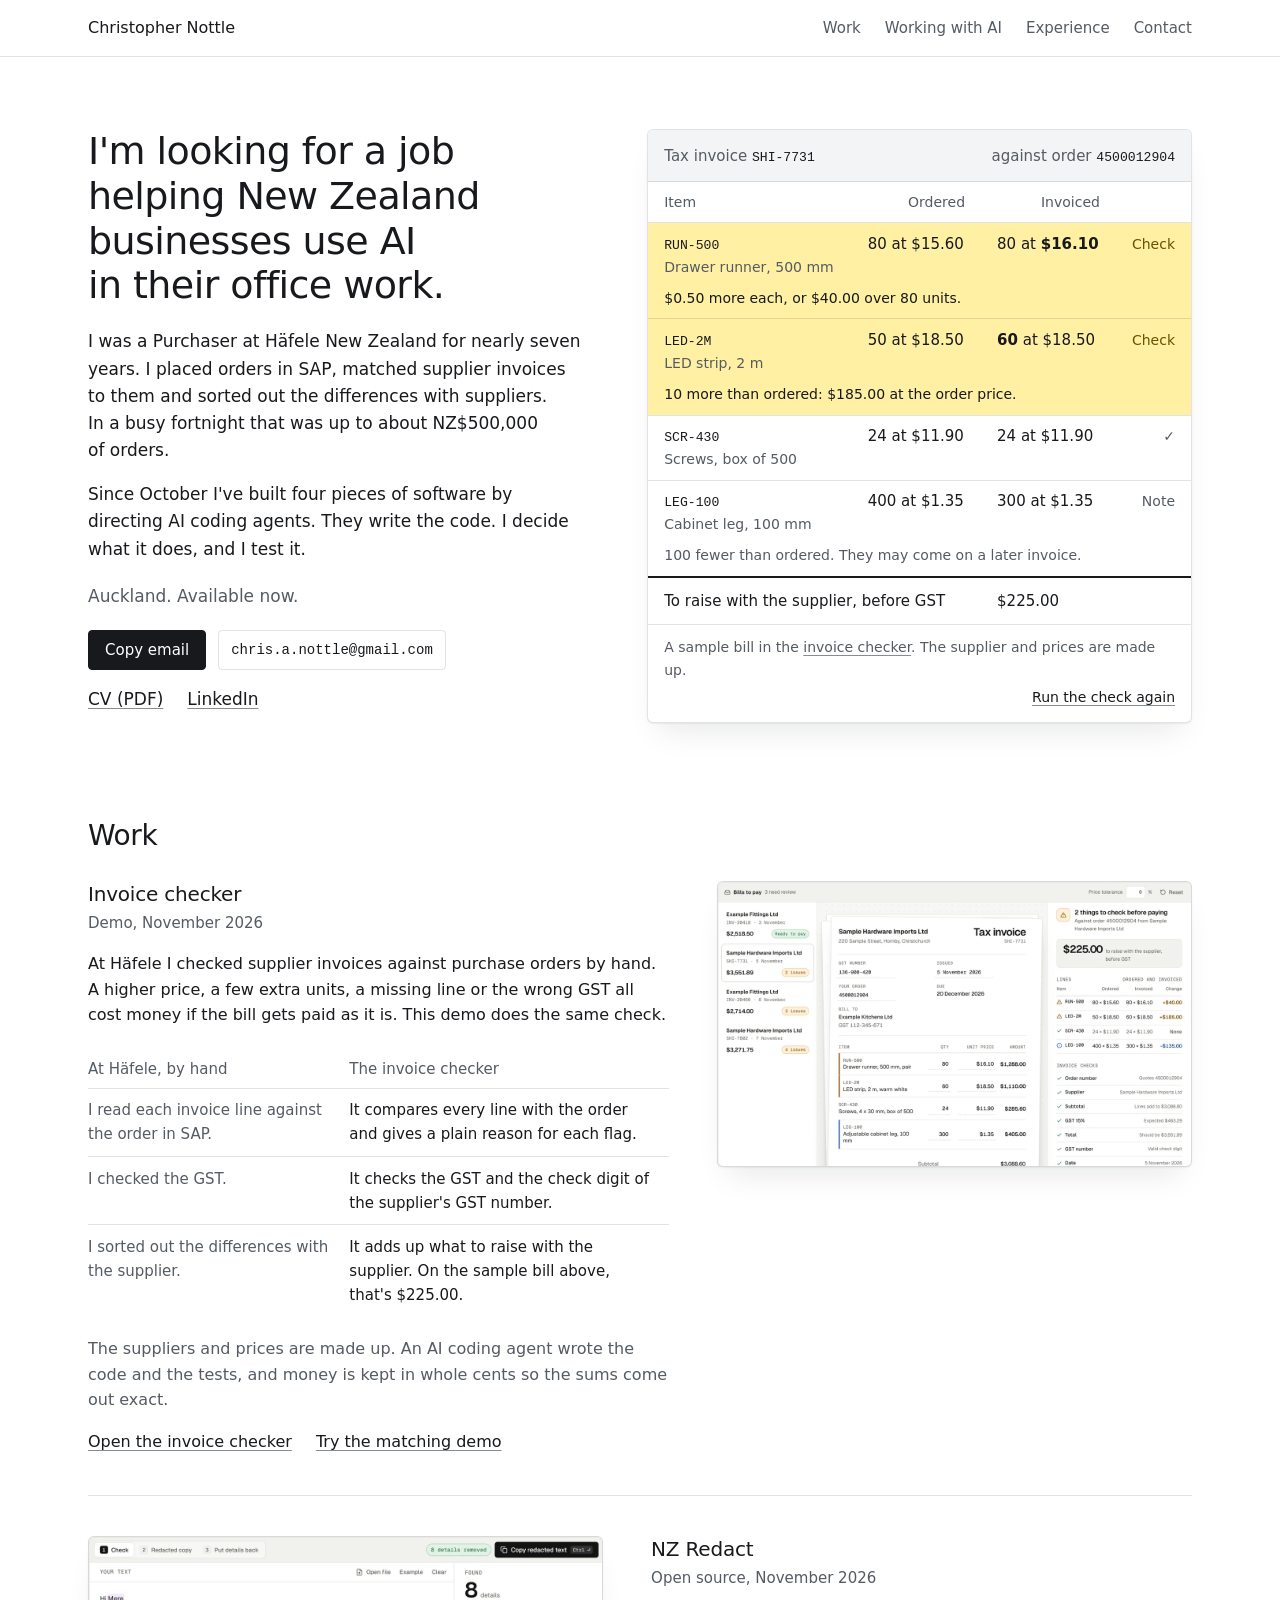
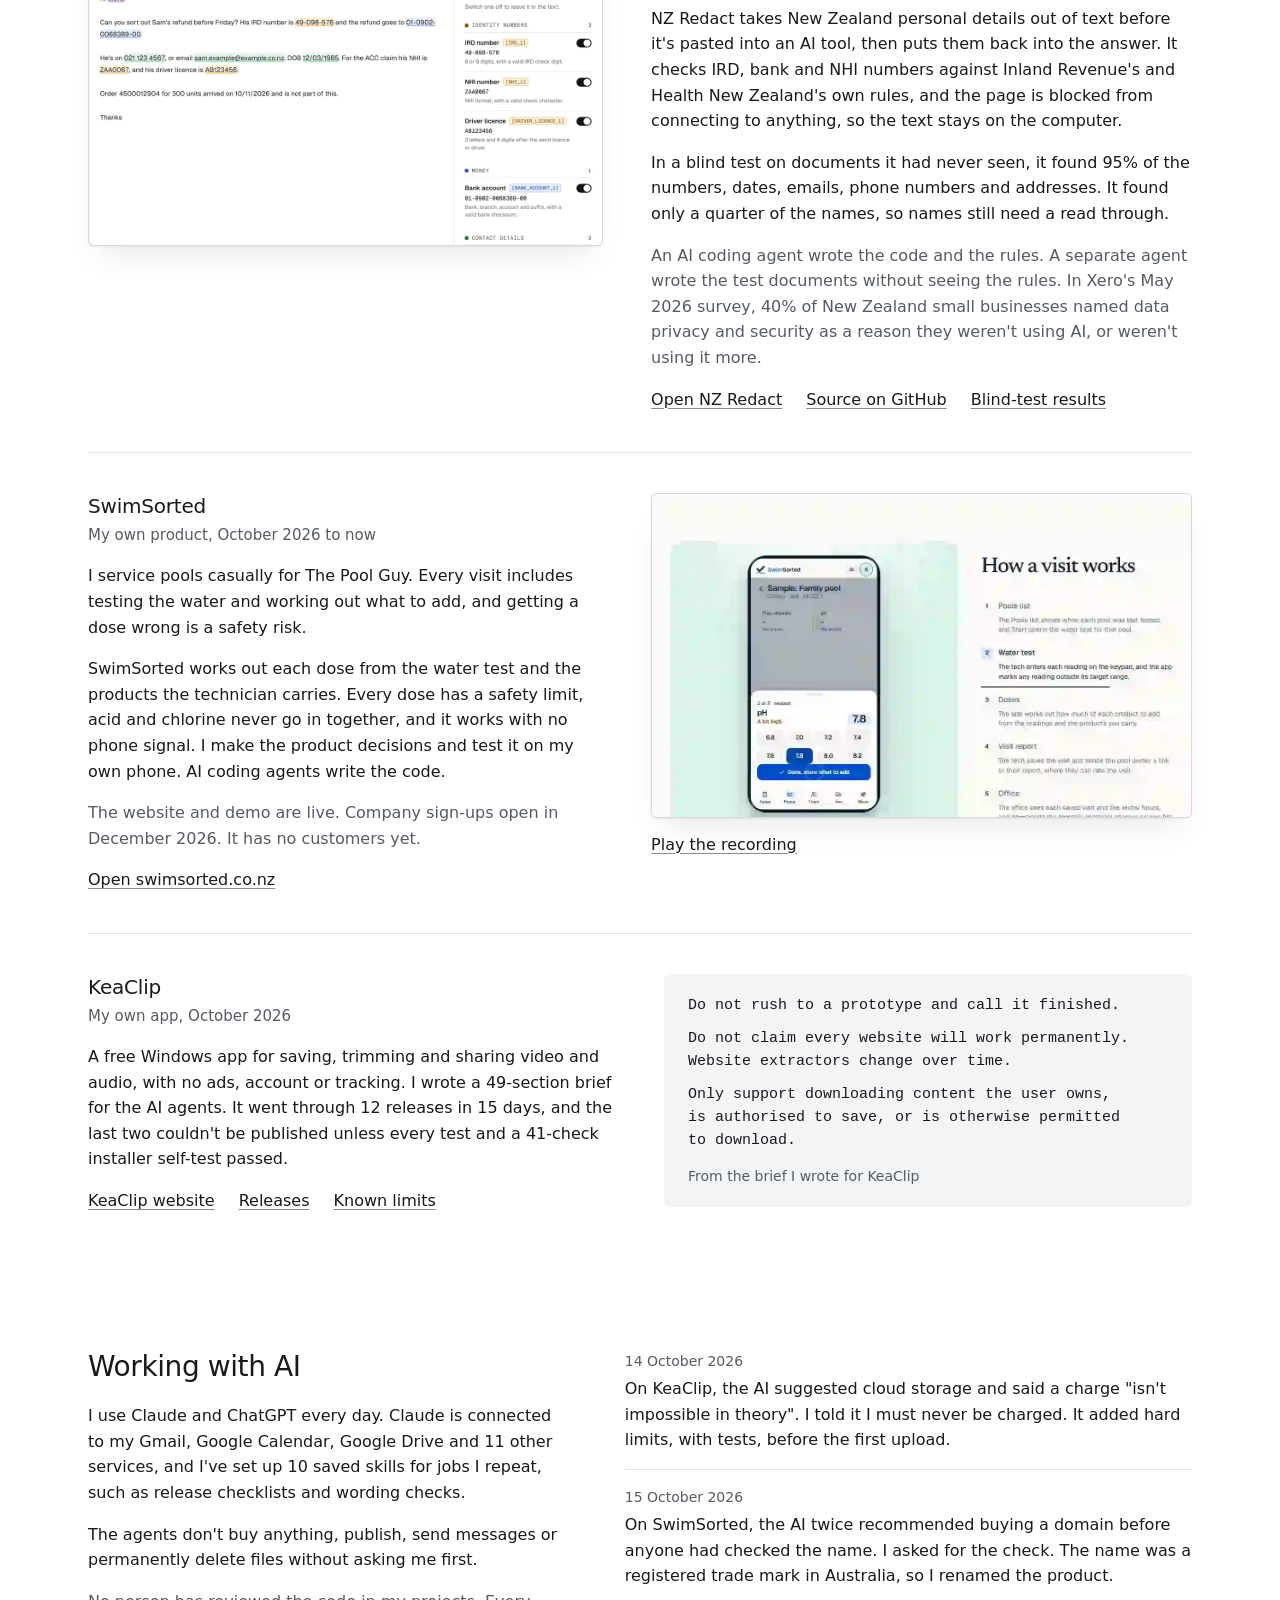
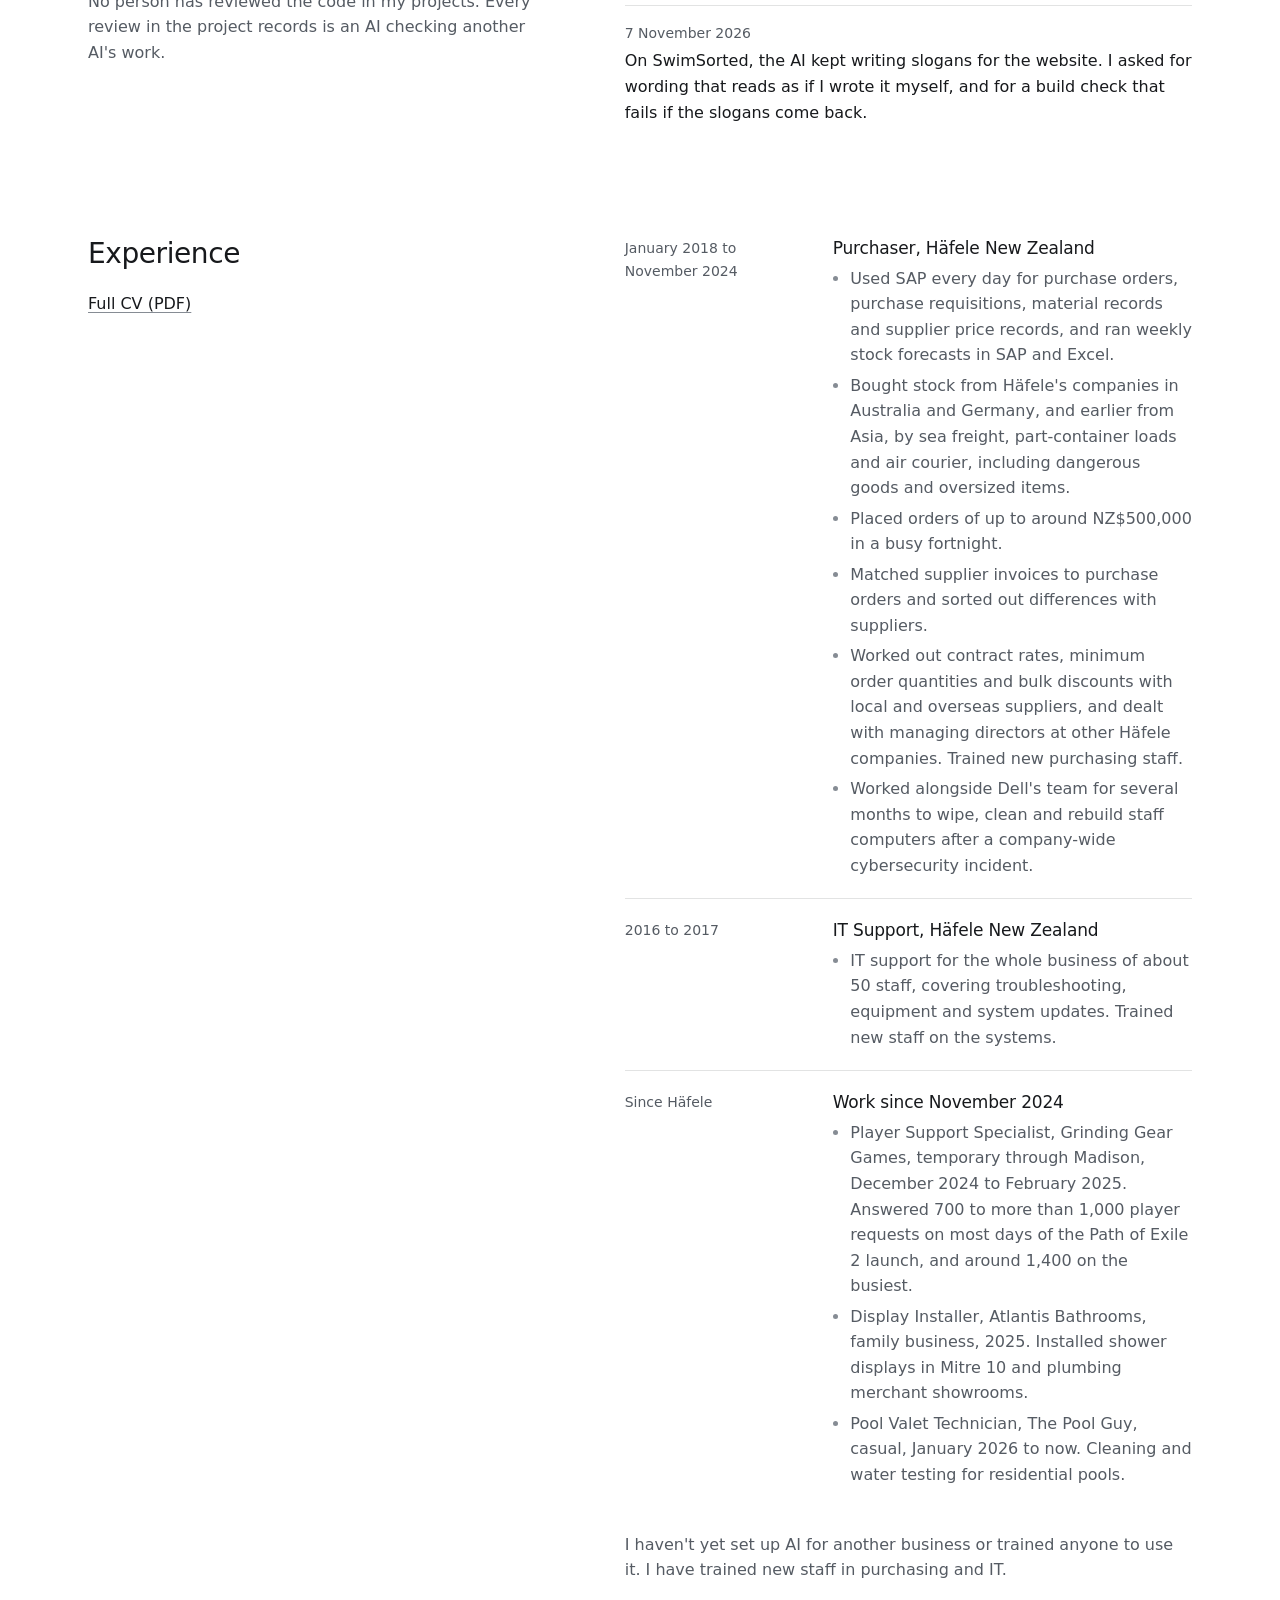
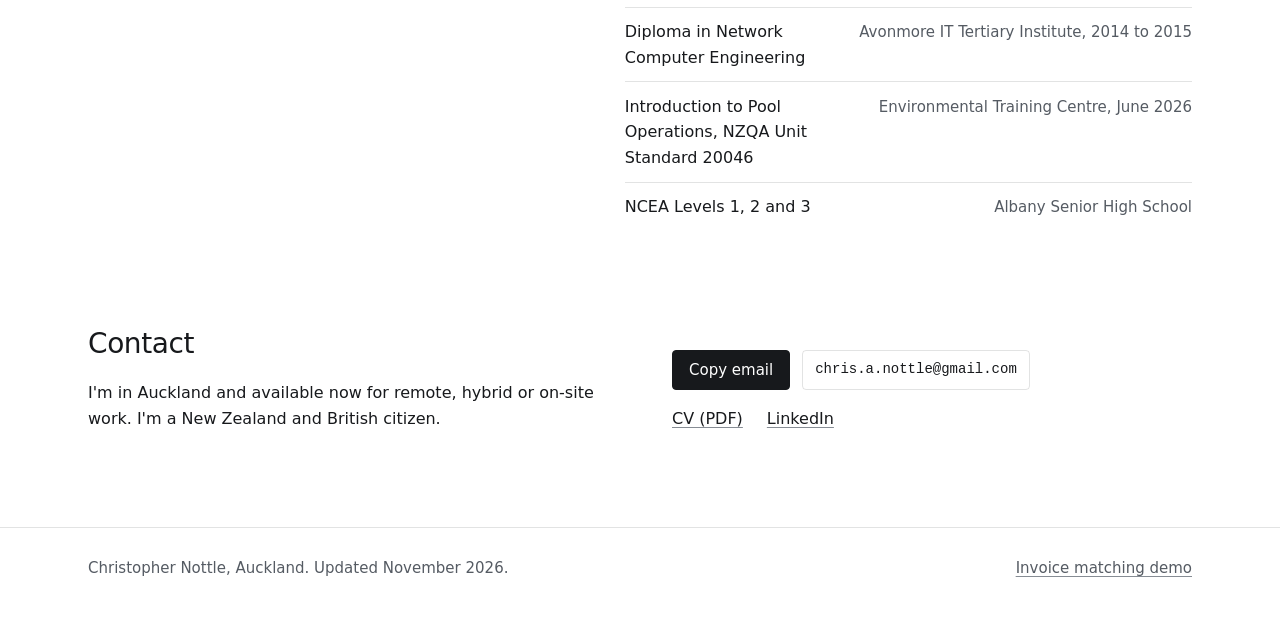
==== commit ee26f7bf: "Rebuild both pages as plain business software; the 3D desk becomes an invoice matching demo Home pag" ====
--- a/index.html
+++ b/index.html
@@ -3,11 +3,11 @@
 <head>
   <meta charset="utf-8">
   <meta name="viewport" content="width=device-width, initial-scale=1">
-  <title>Christopher Nottle | Business systems and AI implementation, Auckland</title>
-  <meta name="description" content="Christopher Nottle, Auckland. Nearly seven years running purchasing in SAP, and careful, tested AI tools for the same kind of business work.">
+  <title>Christopher Nottle, Auckland | Purchasing in SAP, now building with AI</title>
+  <meta name="description" content="Christopher Nottle, Auckland. Nearly seven years as a Purchaser in SAP at Häfele New Zealand. Now building software by directing AI coding agents, including an invoice checker and NZ Redact.">
   <meta property="og:type" content="website">
-  <meta property="og:title" content="Christopher Nottle | Business systems and AI implementation">
-  <meta property="og:description" content="Nearly seven years running purchasing in SAP, and careful, tested AI tools for the same kind of business work.">
+  <meta property="og:title" content="Christopher Nottle, Auckland">
+  <meta property="og:description" content="Nearly seven years as a Purchaser in SAP. Now building software by directing AI coding agents.">
   <meta property="og:url" content="https://langkurst.github.io/cn-op7qz/">
   <meta property="og:image" content="https://langkurst.github.io/cn-op7qz/assets/img/og-portfolio.png">
   <meta property="og:image:width" content="1200">
@@ -17,9 +17,9 @@
   <meta name="color-scheme" content="light dark">
   <link rel="icon" href="assets/img/favicon.png" type="image/png">
   <link rel="apple-touch-icon" href="assets/img/apple-touch-icon.png">
-  <link rel="preload" href="assets/fonts/instrument-serif-latin-400-normal.woff2" as="font" type="font/woff2" crossorigin>
-  <link rel="preload" href="assets/fonts/inter-latin-wght-normal.woff2" as="font" type="font/woff2" crossorigin>
-  <link rel="preload" href="assets/fonts/GeistMono-Variable.woff2" as="font" type="font/woff2" crossorigin>
+  <link rel="preload" href="assets/fonts/ibm-plex-sans-latin-400-normal.woff2" as="font" type="font/woff2" crossorigin>
+  <link rel="preload" href="assets/fonts/ibm-plex-sans-latin-500-normal.woff2" as="font" type="font/woff2" crossorigin>
+  <link rel="preload" href="assets/fonts/ibm-plex-mono-latin-400-normal.woff2" as="font" type="font/woff2" crossorigin>
   <script src="assets/js/theme.js"></script>
   <link rel="stylesheet" href="assets/css/site.css">
 </head>
@@ -32,265 +32,185 @@
       <nav class="site-nav" aria-label="Sections">
         <ul>
           <li><a href="#work">Work</a></li>
-          <li><a href="#ai">How I work with AI</a></li>
+          <li><a href="#ai">Working with AI</a></li>
           <li><a href="#experience">Experience</a></li>
           <li><a href="#contact">Contact</a></li>
         </ul>
       </nav>
-      <div class="head-end">
-        <button type="button" class="theme-toggle" data-theme-toggle>Dark theme</button>
-      </div>
     </div>
   </header>
 
   <main id="main">
 
-    <!-- ============ First screen: who, what, and the evidence ============ -->
     <section class="hero" id="top" aria-labelledby="hero-h">
-      <div class="wrap">
-        <h1 id="hero-h">Christopher Nottle</h1>
-      </div>
       <div class="wrap hero-grid">
         <div class="hero-copy">
-          <p class="hero-text">I spent nearly seven years running purchasing in SAP at Häfele New Zealand. Since October 2026 I have built four tools and products by directing AI coding agents. They write the code, and I decide what each one does and test it.</p>
-          <dl class="figures ledger">
-            <div><dt class="figure-n">NZ$500k</dt><dd>of orders placed in a busy fortnight at Häfele, at the most</dd></div>
-            <div><dt class="figure-n">4</dt><dd>public tools and products since October 2026</dd></div>
-            <div><dt class="figure-n">4,500+</dt><dd>automated tests across them</dd></div>
-            <div><dt class="figure-n">95%</dt><dd>of personal details found by NZ Redact in a blind test, before AI sees the text</dd></div>
-          </dl>
-          <p class="hero-place">Auckland, New Zealand. Available now.</p>
+          <h1 id="hero-h">I'm looking for a job helping New Zealand businesses use AI in their office work.</h1>
+          <p>I was a Purchaser at Häfele New Zealand for nearly seven years. I placed orders in SAP, matched supplier invoices to them and sorted out the differences with suppliers. In a busy fortnight that was up to about NZ$500,000 of orders.</p>
+          <p>Since October I've built four pieces of software by directing AI coding agents. They write the code. I decide what it does, and I test it.</p>
+          <p class="hero-place">Auckland. Available now.</p>
           <div class="reach">
             <button type="button" class="btn btn-primary needs-js" data-copy="chris.a.nottle@gmail.com" aria-describedby="email">Copy email</button>
             <span class="email" id="email">chris.a.nottle@gmail.com</span>
             <span class="visually-hidden" role="status" data-copy-status></span>
           </div>
-          <p class="text-links"><a href="Christopher_Nottle_CV.pdf" download>CV (PDF)</a> <a href="https://www.linkedin.com/in/chris-nottle" rel="noopener">LinkedIn</a> <a href="#work">The work</a></p>
-        </div>
-
-        <figure class="hero-visual">
-          <!-- Drawn in HTML rather than a screenshot, so it stays sharp and readable at any size and in both themes. -->
-          <div class="demo" aria-hidden="true">
-            <div class="demo-bar"><span class="demo-title">NZ Redact</span><span class="demo-status">6 details removed</span></div>
-            <div class="demo-body">
-              <div class="demo-text">
-                <p class="demo-label">Your text</p>
-                <p>Hi <mark class="t-name">Mere</mark>,</p>
-                <p>Can you sort out Sam's refund? His IRD number is <mark class="t-ird">49-098-576</mark> and the refund goes to <mark class="t-bank">01-0902-0068389-00</mark>.</p>
-                <p>Email <mark class="t-email">sam@example.co.nz</mark>. DOB <mark class="t-email">12/03/1985</mark>. NHI <mark class="t-nhi">ZAA0067</mark>.</p>
-                <p class="demo-quiet">Order 4500012904 is not part of this.</p>
-              </div>
-              <div class="demo-side">
-                <p class="demo-label">Found</p>
-                <p class="demo-count">6 <span>details</span></p>
-                <ul>
-                  <li><span>IRD number</span><code class="tok c-id">IRD_1</code></li>
-                  <li><span>Bank account</span><code class="tok c-money">BANK_ACCOUNT_1</code></li>
-                  <li><span>NHI number</span><code class="tok c-id">NHI_1</code></li>
-                  <li><span>Email address</span><code class="tok c-contact">EMAIL_1</code></li>
-                  <li><span>Name, date of birth</span><span class="demo-more">2 more</span></li>
-                </ul>
-              </div>
-            </div>
-            <div class="demo-out"><span class="demo-label">Safe to paste</span> His IRD number is <code class="tok c-id">IRD_1</code> and the refund goes to <code class="tok c-money">BANK_ACCOUNT_1</code>.</div>
-          </div>
-          <figcaption class="visually-hidden">NZ Redact, an open-source tool, finding the personal details in a made-up email and replacing them with placeholders. In a blind test it found 95% of numbers, dates, emails, phones and addresses.</figcaption>
+          <p class="text-links"><a href="Christopher_Nottle_CV.pdf" download>CV (PDF)</a> <a href="https://www.linkedin.com/in/chris-nottle" rel="noopener">LinkedIn</a></p>
+        </div>
+
+        <figure class="match" data-match>
+          <div class="match-head">
+            <p><span class="doc-kind">Tax invoice</span> <code>SHI-7731</code></p>
+            <p><span class="doc-kind">against order</span> <code>4500012904</code></p>
+          </div>
+          <table class="match-table">
+            <caption class="visually-hidden">Invoice SHI-7731 checked line by line against purchase order 4500012904</caption>
+            <thead>
+              <tr><th scope="col">Item</th><th scope="col" class="num">Ordered</th><th scope="col" class="num">Invoiced</th><th scope="col"><span class="visually-hidden">Result</span></th></tr>
+            </thead>
+            <tbody>
+              <tr class="row is-flag"><th scope="row"><code>RUN-500</code> <span>Drawer runner, 500 mm</span></th><td class="num">80 at $15.60</td><td class="num">80 at <span class="diff">$16.10</span></td><td class="mark">Check</td></tr>
+              <tr class="reason is-flag"><td colspan="4">$0.50 more each, or $40.00 over 80 units.</td></tr>
+              <tr class="row is-flag"><th scope="row"><code>LED-2M</code> <span>LED strip, 2 m</span></th><td class="num">50 at $18.50</td><td class="num"><span class="diff">60</span> at $18.50</td><td class="mark">Check</td></tr>
+              <tr class="reason is-flag"><td colspan="4">10 more than ordered: $185.00 at the order price.</td></tr>
+              <tr class="row is-ok"><th scope="row"><code>SCR-430</code> <span>Screws, box of 500</span></th><td class="num">24 at $11.90</td><td class="num">24 at $11.90</td><td class="mark"><span aria-hidden="true">&#10003;</span><span class="visually-hidden">Matches</span></td></tr>
+              <tr class="row is-note"><th scope="row"><code>LEG-100</code> <span>Cabinet leg, 100 mm</span></th><td class="num">400 at $1.35</td><td class="num">300 at $1.35</td><td class="mark">Note</td></tr>
+              <tr class="reason is-note"><td colspan="4">100 fewer than ordered. They may come on a later invoice.</td></tr>
+            </tbody>
+            <tfoot>
+              <tr class="total"><th scope="row" colspan="2">To raise with the supplier, before GST</th><td class="num" colspan="2">$225.00</td></tr>
+            </tfoot>
+          </table>
+          <figcaption><span>A sample bill in the <a href="invoice-checker.html">invoice checker</a>. The supplier and prices are made up.</span> <button type="button" class="btn-quiet needs-js match-run" data-match-run>Run the check again</button></figcaption>
         </figure>
       </div>
-
-    </section>
-
-    <!-- ============ Work ============ -->
+    </section>
+
     <section class="section" id="work" aria-labelledby="work-h">
       <div class="wrap">
-        <div class="section-head" data-reveal>
-          <h2 id="work-h">Work</h2>
-        </div>
-
-        <article class="case" data-reveal id="nz-redact" aria-labelledby="redact-h">
-          <div class="case-media">
-            <figure class="shot">
-              <div class="frame">
-                <picture>
-                  <source type="image/webp" srcset="assets/img/nz-redact-app.webp">
-                  <img src="assets/img/nz-redact-app.jpg" width="1200" height="720" loading="lazy" decoding="async"
-                    alt="NZ Redact with a made-up email loaded. Each personal detail is highlighted in place, and the findings panel lists each one with its placeholder, such as IRD_1 and BANK_ACCOUNT_1.">
-                </picture>
-              </div>
-              <div class="shot-actions">
-                <a class="btn btn-quiet" href="https://langkurst.github.io/nz-redact/" rel="noopener">Open NZ Redact</a>
-                <a class="btn btn-quiet" href="https://github.com/Langkurst/nz-redact" rel="noopener">Source on GitHub</a>
-                <a class="btn btn-quiet" href="https://langkurst.github.io/nz-redact/#accuracy" rel="noopener">Blind-test results</a>
-              </div>
-            </figure>
-          </div>
-          <div class="case-body">
-            <p class="case-meta"><span class="case-num">01</span> Open-source tool, November 2026</p>
+        <h2 id="work-h">Work</h2>
+
+        <article class="project project-long" id="invoice" aria-labelledby="invoice-h">
+          <div class="project-text">
+            <h3 id="invoice-h">Invoice checker</h3>
+            <p class="project-meta">Demo, November 2026</p>
+            <p>At Häfele I checked supplier invoices against purchase orders by hand. A higher price, a few extra units, a missing line or the wrong GST all cost money if the bill gets paid as it is. This demo does the same check.</p>
+            <table class="compare">
+              <caption class="visually-hidden">How I checked invoices at Häfele, and what the checker does</caption>
+              <thead><tr><th scope="col">At Häfele, by hand</th><th scope="col">The invoice checker</th></tr></thead>
+              <tbody>
+                <tr><td>I read each invoice line against the order in SAP.</td><td>It compares every line with the order and gives a plain reason for each flag.</td></tr>
+                <tr><td>I checked the GST.</td><td>It checks the GST and the check digit of the supplier's GST number.</td></tr>
+                <tr><td>I sorted out the differences with the supplier.</td><td>It adds up what to raise with the supplier. On the sample bill above, that's $225.00.</td></tr>
+              </tbody>
+            </table>
+            <p class="muted">The suppliers and prices are made up. An AI coding agent wrote the code and the tests, and money is kept in whole cents so the sums come out exact.</p>
+            <p class="text-links"><a href="invoice-checker.html">Open the invoice checker</a> <a href="3d/index.html">Try the matching demo</a></p>
+          </div>
+          <figure class="shot">
+            <div class="frame">
+              <picture>
+                <source type="image/webp" srcset="assets/img/invoice-app.webp">
+                <img src="assets/img/invoice-app.jpg" width="1200" height="720" loading="lazy" decoding="async"
+                  alt="The invoice checker. A list of four made-up bills, the selected tax invoice drawn as a sheet of paper, and a review panel saying 2 things to check before paying and $225.00 to raise with the supplier.">
+              </picture>
+            </div>
+          </figure>
+        </article>
+
+        <article class="project" id="nz-redact" aria-labelledby="redact-h">
+          <figure class="shot">
+            <div class="frame">
+              <picture>
+                <source type="image/webp" srcset="assets/img/nz-redact-app.webp">
+                <img src="assets/img/nz-redact-app.jpg" width="1200" height="720" loading="lazy" decoding="async"
+                  alt="NZ Redact with a made-up email loaded. Each personal detail is highlighted in place, and the findings panel lists each one with its placeholder, such as IRD_1 and BANK_ACCOUNT_1.">
+              </picture>
+            </div>
+          </figure>
+          <div class="project-text">
             <h3 id="redact-h">NZ Redact</h3>
-            <p class="case-lede">Takes New Zealand personal details out of text before it goes into an AI tool, then puts them back into the answer. Free and open source.</p>
-            <dl class="case-grid">
-              <div><dt>The problem</dt><dd>In Xero's May 2026 survey, 40% of New Zealand small businesses named data privacy and security as a reason they are not using AI, or not using it more.</dd></div>
-              <div><dt>What I asked for</dt><dd>It had to run on the user's own device and be blocked from connecting to anything. IRD, bank and NHI numbers had to follow Inland Revenue's and Health New Zealand's own rules. And it had to be tested on documents its rules had never seen.</dd></div>
-              <div><dt>The AI's part</dt><dd>An AI coding agent wrote the code, the rules and the tests. A separate agent wrote the test documents without seeing the rules.</dd></div>
-              <div><dt>What it shows an employer</dt><dd>I can put AI to work on a business's own data without putting that data at risk, and I measure whether it works.</dd></div>
-            </dl>
-            <dl class="facts">
-              <div><dt>95%</dt><dd>of numbers, dates, emails, phones and addresses found in a blind test</dd></div>
-              <div><dt>25%</dt><dd>of names found, so names still need a read through</dd></div>
-              <div><dt>6</dt><dd>errors found by checking the official specifications, each fixed with a test</dd></div>
-              <div><dt>40</dt><dd>automated tests, run by GitHub on every change</dd></div>
-            </dl>
-          </div>
-        </article>
-
-        <article class="case case-flip" data-reveal id="invoice" aria-labelledby="invoice-h">
-          <div class="case-media">
-            <figure class="shot">
-              <div class="frame">
-                <picture>
-                  <source type="image/webp" srcset="assets/img/invoice-app.webp">
-                  <img src="assets/img/invoice-app.jpg" width="1200" height="720" loading="lazy" decoding="async"
-                    alt="The invoice checker. A list of four made-up bills, the selected tax invoice drawn as a sheet of paper, and a review panel saying 2 things to check before paying and $225.00 to raise with the supplier.">
-                </picture>
-              </div>
-              <div class="shot-actions">
-                <a class="btn btn-quiet" href="invoice-checker.html">Open the invoice checker</a>
-              </div>
-            </figure>
-          </div>
-          <div class="case-body">
-            <p class="case-meta"><span class="case-num">02</span> Demo, November 2026</p>
-            <h3 id="invoice-h">Invoice checker</h3>
-            <p class="case-lede">Checks each supplier invoice against its purchase order before it is paid. Built from the matching I did as a Purchaser.</p>
-            <dl class="case-grid">
-              <div><dt>The problem</dt><dd>Paying an invoice that does not match its order costs money: a higher price, extra units, a missing line or wrong GST. At Häfele I matched supplier invoices to purchase orders by hand.</dd></div>
-              <div><dt>What I asked for</dt><dd>Line-by-line matching with a plain reason for every flag, Inland Revenue's tax invoice rules, and money held in whole cents so the sums are exact.</dd></div>
-              <div><dt>The AI's part</dt><dd>An AI coding agent wrote the code and the tests. The suppliers and prices are made up.</dd></div>
-              <div><dt>What it shows an employer</dt><dd>I know the process an accounts or purchasing team runs, so I can see where automation helps and where a person still has to decide.</dd></div>
-            </dl>
-            <dl class="facts">
-              <div><dt>31</dt><dd>automated tests</dd></div>
-              <div><dt>3</dt><dd>tax invoice rules, including the GST number check digit</dd></div>
-              <div><dt>$225</dt><dd>flagged to raise with the supplier on one sample bill</dd></div>
-              <div><dt>0</dt><dd>connections the page is allowed to make</dd></div>
-            </dl>
-          </div>
-        </article>
-
-        <article class="case" data-reveal aria-labelledby="swimsorted-h">
-          <div class="case-media">
-            <figure class="shot" data-swimsorted>
-              <div class="frame">
-                <picture>
-                  <source type="image/webp" srcset="assets/img/swimsorted-visit.webp">
-                  <img src="assets/img/swimsorted-visit.jpg" width="1200" height="720" loading="lazy" decoding="async"
-                    alt="SwimSorted's How a visit works section, on sample data. A phone shows a technician entering a pH reading of 7.8 for a sample family pool, next to the five steps of a visit.">
-                </picture>
-              </div>
-              <div class="shot-actions">
-                <button type="button" class="btn btn-quiet needs-js" data-play>Play the recording</button>
-                <button type="button" class="btn btn-quiet" data-live hidden>Show the live site here</button>
-                <a class="btn btn-quiet" href="https://swimsorted.co.nz" rel="noopener">Open swimsorted.co.nz</a>
-              </div>
-            </figure>
-          </div>
-          <div class="case-body">
-            <p class="case-meta"><span class="case-num">03</span> My own product, October 2026 to now</p>
+            <p class="project-meta">Open source, November 2026</p>
+            <p>NZ Redact takes New Zealand personal details out of text before it's pasted into an AI tool, then puts them back into the answer. It checks IRD, bank and NHI numbers against Inland Revenue's and Health New Zealand's own rules, and the page is blocked from connecting to anything, so the text stays on the computer.</p>
+            <p>In a blind test on documents it had never seen, it found 95% of the numbers, dates, emails, phone numbers and addresses. It found only a quarter of the names, so names still need a read through.</p>
+            <p class="muted">An AI coding agent wrote the code and the rules. A separate agent wrote the test documents without seeing the rules. In Xero's May 2026 survey, 40% of New Zealand small businesses named data privacy and security as a reason they weren't using AI, or weren't using it more.</p>
+            <p class="text-links"><a href="https://langkurst.github.io/nz-redact/" rel="noopener">Open NZ Redact</a> <a href="https://github.com/Langkurst/nz-redact" rel="noopener">Source on GitHub</a> <a href="https://langkurst.github.io/nz-redact/#accuracy" rel="noopener">Blind-test results</a></p>
+          </div>
+        </article>
+
+        <article class="project" id="swimsorted" aria-labelledby="swimsorted-h">
+          <div class="project-text">
             <h3 id="swimsorted-h">SwimSorted</h3>
-            <p class="case-lede">An app for New Zealand pool technicians and small pool service teams. Website and demo live. Company sign-ups open in December 2026. No customers yet.</p>
-            <dl class="case-grid">
-              <div><dt>The problem</dt><dd>I service pools for The Pool Guy, and every visit includes testing the water and working out what to add. Getting a dose wrong is a safety risk.</dd></div>
-              <div><dt>What it does</dt><dd>It works out each dose from the water test and the products carried. Every dose has a safety limit, and acid and chlorine never go in together. It works with no phone signal.</dd></div>
-              <div><dt>My part, and the AI's</dt><dd>I make the product decisions and test it myself, including on my own phone. AI coding agents write the code, and researched 80 pool-service apps at my direction, later 113.</dd></div>
-              <div><dt>What it shows an employer</dt><dd>I can take work I know first-hand and turn it into a product with safety limits and thousands of tests.</dd></div>
-            </dl>
-            <dl class="facts">
-              <div><dt>About 130</dt><dd>changes merged in four weeks</dd></div>
-              <div><dt>3,000+</dt><dd>automated tests</dd></div>
-              <div><dt>26</dt><dd>dose cases checked against PoolMath</dd></div>
-              <div><dt>11</dt><dd>tests on the live site's security settings</dd></div>
-            </dl>
-          </div>
-        </article>
-
-        <article class="case case-flip" data-reveal aria-labelledby="keaclip-h">
-          <div class="case-media">
-            <figure class="shot">
-              <div class="frame">
-                <picture>
-                  <source type="image/webp" srcset="assets/img/keaclip-editor-dark-1180.webp">
-                  <img src="assets/img/keaclip-editor-dark-1180.png" width="1180" height="800" loading="lazy" decoding="async"
-                    alt="The KeaClip editor in its dark theme. A 10-second test clip with its waveform, orange handles at each end to keep the part you want, and start, end and length boxes.">
-                </picture>
-              </div>
-              <div class="shot-actions">
-                <a class="btn btn-quiet" href="https://langkurst.github.io/KeaClip/" rel="noopener">KeaClip website</a>
-                <a class="btn btn-quiet" href="https://github.com/Langkurst/KeaClip/releases" rel="noopener">All 12 releases</a>
-                <a class="btn btn-quiet" href="https://github.com/Langkurst/KeaClip/blob/main/docs/KNOWN_LIMITATIONS.md" rel="noopener">The 30 known limits</a>
-              </div>
-            </figure>
-          </div>
-          <div class="case-body">
-            <p class="case-meta"><span class="case-num">04</span> My own product, October 2026</p>
+            <p class="project-meta">My own product, October 2026 to now</p>
+            <p>I service pools casually for The Pool Guy. Every visit includes testing the water and working out what to add, and getting a dose wrong is a safety risk.</p>
+            <p>SwimSorted works out each dose from the water test and the products the technician carries. Every dose has a safety limit, acid and chlorine never go in together, and it works with no phone signal. I make the product decisions and test it on my own phone. AI coding agents write the code.</p>
+            <p class="muted">The website and demo are live. Company sign-ups open in December 2026. It has no customers yet.</p>
+            <p class="text-links"><a href="https://swimsorted.co.nz" rel="noopener">Open swimsorted.co.nz</a></p>
+          </div>
+          <figure class="shot" data-swimsorted>
+            <div class="frame">
+              <picture>
+                <source type="image/webp" srcset="assets/img/swimsorted-visit.webp">
+                <img src="assets/img/swimsorted-visit.jpg" width="1200" height="720" loading="lazy" decoding="async"
+                  alt="SwimSorted's How a visit works section, on sample data. A phone shows a technician entering a pH reading of 7.8 for a sample family pool, next to the five steps of a visit.">
+              </picture>
+            </div>
+            <div class="shot-actions">
+              <button type="button" class="btn btn-quiet needs-js" data-play>Play the recording</button>
+              <button type="button" class="btn btn-quiet" data-live hidden>Show the live site here</button>
+            </div>
+          </figure>
+        </article>
+
+        <article class="project project-short" id="keaclip" aria-labelledby="keaclip-h">
+          <div class="project-text">
             <h3 id="keaclip-h">KeaClip</h3>
-            <p class="case-lede">A free Windows app for saving, trimming and sharing video and audio, with no ads, account or tracking.</p>
-            <dl class="case-grid">
-              <div><dt>My part</dt><dd>I wrote the 49-section brief and decided what shipped. I set 38 working rules for the AI agents, including a test gate, a release gate and no purchases, publishing or messages without my say.</dd></div>
-              <div><dt>How it was released</dt><dd>The last two releases could not publish unless every test and a 41-check installer self-test passed. Each release publishes checksums.</dd></div>
-              <div><dt>The AI's part</dt><dd>AI coding agents wrote the code, the website and the user guide, to my rules and plain style. I used the app and reported faults.</dd></div>
-              <div><dt>What it shows an employer</dt><dd>I can run a release process with gates, so nothing reaches people unless the checks pass.</dd></div>
-            </dl>
-            <dl class="facts">
-              <div><dt>12</dt><dd>public releases in 15 days</dd></div>
-              <div><dt>1,433</dt><dd>tests passing at the latest release, none failing</dd></div>
-              <div><dt>41</dt><dd>checks in the installer self-test</dd></div>
-              <div><dt>30</dt><dd>known limits, published</dd></div>
-            </dl>
-          </div>
-        </article>
-      </div>
-    </section>
-
-    <!-- ============ How I work with AI ============ -->
+            <p class="project-meta">My own app, October 2026</p>
+            <p>A free Windows app for saving, trimming and sharing video and audio, with no ads, account or tracking. I wrote a 49-section brief for the AI agents. It went through 12 releases in 15 days, and the last two couldn't be published unless every test and a 41-check installer self-test passed.</p>
+            <p class="text-links"><a href="https://langkurst.github.io/KeaClip/" rel="noopener">KeaClip website</a> <a href="https://github.com/Langkurst/KeaClip/releases" rel="noopener">Releases</a> <a href="https://github.com/Langkurst/KeaClip/blob/main/docs/KNOWN_LIMITATIONS.md" rel="noopener">Known limits</a></p>
+          </div>
+          <blockquote class="brief">
+            <p>Do not rush to a prototype and call it finished.</p>
+            <p>Do not claim every website will work permanently. Website extractors change over time.</p>
+            <p>Only support downloading content the user owns, is authorised to save, or is otherwise permitted to download.</p>
+            <footer>From the brief I wrote for KeaClip</footer>
+          </blockquote>
+        </article>
+      </div>
+    </section>
+
     <section class="section" id="ai" aria-labelledby="ai-h">
       <div class="wrap two-col">
-        <div class="section-head" data-reveal>
-          <h2 id="ai-h">How I work with AI</h2>
-          <p class="rule">It does not buy, publish, send or permanently delete without my say. Passwords and keys stay out of logs and saved files.</p>
-          <p class="gap-top">I use Claude and ChatGPT every day. Claude is connected to my Gmail, Google Calendar, Google Drive and 11 other services, and I have set up 10 saved skills for repeat work, such as release checklists and plain-English wording checks.</p>
-        </div>
-        <div>
-          <ol class="cases">
-            <li class="case-item" data-reveal>
-              <time datetime="2026-10-14">14 October 2026</time>
-              <h3>A cloud service that could have charged me</h3>
-              <p>On KeaClip, the AI advised adding cloud storage and said a charge "isn't impossible in theory". I told it I must never be charged. It added hard limits, with tests, before the first upload.</p>
-            </li>
-            <li class="case-item" data-reveal>
-              <time datetime="2026-10-15">15 October 2026</time>
-              <h3>A domain purchase I declined twice</h3>
-              <p>On SwimSorted, the AI recommended buying a domain for the product. I asked whether I could use the name first. About 50 minutes later it recommended buying again, and I asked for the name check. It found the name registered as a trade mark in Australia, so I renamed the product.</p>
-            </li>
-            <li class="case-item" data-reveal>
-              <time datetime="2026-11-07">7 November 2026</time>
-              <h3>Wording that read like slogans</h3>
-              <p>On SwimSorted, the AI kept writing slogan-style copy. I told it the whole business had to read as if I wrote it. The result was a rewrite, and a build check that fails if that style comes back.</p>
-            </li>
-          </ol>
-          <p class="muted small gap-top">KeaClip's final review used six AI reviewers, each followed by a second agent trying to disprove its findings. 21 findings were confirmed and fixed. These were AI checks of AI work, not a review by a person.</p>
-        </div>
-      </div>
-    </section>
-
-    <!-- ============ Experience ============ -->
+        <div>
+          <h2 id="ai-h">Working with AI</h2>
+          <p>I use Claude and ChatGPT every day. Claude is connected to my Gmail, Google Calendar, Google Drive and 11 other services, and I've set up 10 saved skills for jobs I repeat, such as release checklists and wording checks.</p>
+          <p>The agents don't buy anything, publish, send messages or permanently delete files without asking me first.</p>
+          <p class="muted">No person has reviewed the code in my projects. Every review in the project records is an AI checking another AI's work.</p>
+        </div>
+        <ol class="log">
+          <li>
+            <time datetime="2026-10-14">14 October 2026</time>
+            <p>On KeaClip, the AI suggested cloud storage and said a charge "isn't impossible in theory". I told it I must never be charged. It added hard limits, with tests, before the first upload.</p>
+          </li>
+          <li>
+            <time datetime="2026-10-15">15 October 2026</time>
+            <p>On SwimSorted, the AI twice recommended buying a domain before anyone had checked the name. I asked for the check. The name was a registered trade mark in Australia, so I renamed the product.</p>
+          </li>
+          <li>
+            <time datetime="2026-11-07">7 November 2026</time>
+            <p>On SwimSorted, the AI kept writing slogans for the website. I asked for wording that reads as if I wrote it myself, and for a build check that fails if the slogans come back.</p>
+          </li>
+        </ol>
+      </div>
+    </section>
+
     <section class="section" id="experience" aria-labelledby="experience-h">
       <div class="wrap two-col">
-        <div class="section-head" data-reveal>
+        <div>
           <h2 id="experience-h">Experience</h2>
-          <p><a href="Christopher_Nottle_CV.pdf" download>Download the full CV (PDF)</a></p>
-        </div>
-        <div>
-          <ol class="jobs" data-reveal>
+          <p><a href="Christopher_Nottle_CV.pdf" download>Full CV (PDF)</a></p>
+        </div>
+        <div>
+          <ol class="jobs">
             <li>
               <span class="when">January 2018 to November 2024</span>
               <div>
@@ -320,11 +240,11 @@
                   <li>Player Support Specialist, Grinding Gear Games, temporary through Madison, December 2024 to February 2025. Answered 700 to more than 1,000 player requests on most days of the Path of Exile 2 launch, and around 1,400 on the busiest.</li>
                   <li>Display Installer, Atlantis Bathrooms, family business, 2025. Installed shower displays in Mitre 10 and plumbing merchant showrooms.</li>
                   <li>Pool Valet Technician, The Pool Guy, casual, January 2026 to now. Cleaning and water testing for residential pools.</li>
-                  <li>The four projects above, from October 2026. SwimSorted is my own product and is not yet trading.</li>
                 </ul>
               </div>
             </li>
           </ol>
+          <p class="muted gap-top">I haven't yet set up AI for another business or trained anyone to use it. I have trained new staff in purchasing and IT.</p>
           <ul class="edu">
             <li><strong>Diploma in Network Computer Engineering</strong><span>Avonmore IT Tertiary Institute, 2014 to 2015</span></li>
             <li><strong>Introduction to Pool Operations, NZQA Unit Standard 20046</strong><span>Environmental Training Centre, June 2026</span></li>
@@ -334,38 +254,19 @@
       </div>
     </section>
 
-    <!-- ============ Straight answers ============ -->
-    <section class="section section-tight" id="not-yet" aria-labelledby="not-yet-h">
-      <div class="wrap">
-        <div class="panel-muted two-col">
-          <div class="section-head" data-reveal>
-            <h2 id="not-yet-h">What I have not done yet</h2>
-          </div>
-          <ul class="plain-list">
-            <li>I am not a developer. AI coding agents write the code. I decide what gets built, set the rules and test it.</li>
-            <li>I have not set AI up for another business yet, and I have not yet trained anyone to use AI. I have trained new staff in purchasing and IT.</li>
-            <li>None of the four projects has users or customers yet. Nobody outside has sent feedback on them.</li>
-            <li>No person has reviewed the code in my projects. Every review in the project records is an AI checking an AI's work.</li>
-          </ul>
-        </div>
-      </div>
-    </section>
-
-    <!-- ============ Contact ============ -->
     <section class="section" id="contact" aria-labelledby="contact-h">
-      <div class="wrap">
-        <div class="band">
-          <div>
-            <h2 id="contact-h">Contact</h2>
-            <p class="contact-line">I am in Auckland and available now for remote, hybrid or on-site work. I am a New Zealand and British citizen.</p>
-          </div>
+      <div class="wrap contact">
+        <div>
+          <h2 id="contact-h">Contact</h2>
+          <p>I'm in Auckland and available now for remote, hybrid or on-site work. I'm a New Zealand and British citizen.</p>
+        </div>
+        <div>
           <div class="reach">
+            <button type="button" class="btn btn-primary needs-js" data-copy="chris.a.nottle@gmail.com" aria-describedby="email-2">Copy email</button>
             <span class="email" id="email-2">chris.a.nottle@gmail.com</span>
-            <button type="button" class="btn btn-primary needs-js" data-copy="chris.a.nottle@gmail.com" aria-describedby="email-2">Copy email</button>
-            <a class="btn btn-quiet" href="https://www.linkedin.com/in/chris-nottle" rel="noopener">LinkedIn</a>
-            <a class="btn btn-quiet" href="Christopher_Nottle_CV.pdf" download>CV (PDF)</a>
             <span class="visually-hidden" role="status" data-copy-status></span>
           </div>
+          <p class="text-links"><a href="Christopher_Nottle_CV.pdf" download>CV (PDF)</a> <a href="https://www.linkedin.com/in/chris-nottle" rel="noopener">LinkedIn</a></p>
         </div>
       </div>
     </section>
@@ -373,8 +274,8 @@
 
   <footer class="site-foot">
     <div class="wrap">
-      <span>Christopher Nottle, Auckland, New Zealand. Updated November 2026.</span>
-      <span>No cookies and no tracking. <a href="3d/index.html">3D version</a></span>
+      <span>Christopher Nottle, Auckland. Updated November 2026.</span>
+      <a href="3d/index.html">Invoice matching demo</a>
     </div>
   </footer>
 
--- a/assets/css/site.css
+++ b/assets/css/site.css
@@ -1,363 +1,257 @@
 /*
-  Christopher Nottle: portfolio styles. The design is set out in DESIGN.md (kept on this PC):
-  a purchasing ledger on warm paper. Instrument Serif for the big type, Inter for reading,
-  Geist Mono for figures. Hairline rules, square-ish corners, no shadows, no pills.
-  Contrast for every text and background pair is checked by tests/site.test.js.
+  Christopher Nottle: portfolio styles. DESIGN.md (kept on this PC) explains each choice.
+  Plain business-software look: white page, IBM Plex Sans, IBM Plex Mono only for literal codes,
+  and one colour, the canary yellow of a carbon purchase-order copy, used only where something does not match.
+  No motion on page load. Contrast for every text pair is checked by tests/site.test.js.
   Fonts are saved in assets/fonts (OFL licence), so nothing loads from other sites.
 */
 
-@font-face {
-  font-family: "Instrument Serif";
-  src: url("../fonts/instrument-serif-latin-400-normal.woff2") format("woff2");
-  font-weight: 400; font-style: normal; font-display: block;
-}
-@font-face {
-  font-family: "Instrument Serif";
-  src: url("../fonts/instrument-serif-latin-400-italic.woff2") format("woff2");
-  font-weight: 400; font-style: italic; font-display: block;
-}
-@font-face {
-  font-family: "Inter";
-  src: url("../fonts/inter-latin-wght-normal.woff2") format("woff2");
-  font-weight: 100 900; font-style: normal; font-display: block;
-}
-@font-face {
-  font-family: "Geist Mono";
-  src: url("../fonts/GeistMono-Variable.woff2") format("woff2");
-  font-weight: 100 900; font-style: normal; font-display: block;
-}
+@font-face { font-family: "IBM Plex Sans"; src: url("../fonts/ibm-plex-sans-latin-400-normal.woff2") format("woff2"); font-weight: 400; font-style: normal; font-display: block; }
+@font-face { font-family: "IBM Plex Sans"; src: url("../fonts/ibm-plex-sans-latin-500-normal.woff2") format("woff2"); font-weight: 500; font-style: normal; font-display: block; }
+@font-face { font-family: "IBM Plex Sans"; src: url("../fonts/ibm-plex-sans-latin-600-normal.woff2") format("woff2"); font-weight: 600; font-style: normal; font-display: block; }
+@font-face { font-family: "IBM Plex Mono"; src: url("../fonts/ibm-plex-mono-latin-400-normal.woff2") format("woff2"); font-weight: 400; font-style: normal; font-display: block; }
+@font-face { font-family: "IBM Plex Mono"; src: url("../fonts/ibm-plex-mono-latin-500-normal.woff2") format("woff2"); font-weight: 500; font-style: normal; font-display: block; }
 
 :root {
   color-scheme: light;
-  --bg: #f6f4ee;
-  --surface: #fdfcf8;
-  --surface-2: #eeebe3;
-  --stage: #ebe7dc;
-  --text: #1c1b18;
-  --muted: #5c5950;
-  --line-strong: #8a867c;
-  --accent: #b23a1f;
+  --bg: #ffffff;
+  --surface: #ffffff;
+  --surface-2: #f3f4f5;
+  --stage: #f3f4f5;
+  --text: #17191c;
+  --muted: #555b63;
+  --line-strong: #868c94;
+  --accent: #6b5200;
   --accent-ink: #ffffff;
-  --btn: #1c1b18;
-  --btn-ink: #fdfcf8;
+  --btn: #17191c;
+  --btn-ink: #ffffff;
+  --canary: #fff0a3;
   --check: #8a4b00;
   --check-bg: #fbecd2;
   --note: #254f9c;
   --note-bg: #e4ecfb;
   --ok: #1f6b3a;
   --ok-bg: #e0f1e5;
-  --people: #6a3d9a;
-  --people-bg: #f1e8fb;
-  --line: rgba(28, 27, 24, .16);
-  --hair: .5px;
-
-  --serif: "Instrument Serif", "Iowan Old Style", Georgia, serif;
-  --sans: "Inter", "Segoe UI", system-ui, -apple-system, "Helvetica Neue", Arial, sans-serif;
-  --mono: "Geist Mono", ui-monospace, "Cascadia Mono", Consolas, monospace;
-  --wrap: 77.5rem;
-  --read: 40rem;
+  --line: rgba(23, 25, 28, .12);
+  --doc-shadow: 0 1px 2px rgba(17, 20, 30, .06), 0 18px 30px -12px rgba(17, 20, 30, .10);
+
+  --sans: "IBM Plex Sans", "Segoe UI", system-ui, -apple-system, "Helvetica Neue", Arial, sans-serif;
+  --mono: "IBM Plex Mono", ui-monospace, "Cascadia Mono", Consolas, monospace;
+  --wrap: 72rem;
+  --read: 38rem;
   --gutter: 1.5rem;
-  --ease-small: cubic-bezier(.2, .8, .2, 1);
-  --ease-big: cubic-bezier(.65, .05, 0, 1);
+  --ease: cubic-bezier(.2, .7, .2, 1);
 }
 
 :root[data-theme="dark"] {
   color-scheme: dark;
-  --bg: #161512;
-  --surface: #1d1c19;
-  --surface-2: #25231f;
-  --stage: #25231f;
-  --text: #f0ede5;
-  --muted: #aaa596;
-  --line-strong: #78746a;
-  --accent: #f0896b;
-  --accent-ink: #1d1c19;
-  --btn: #f0ede5;
-  --btn-ink: #161512;
+  --bg: #121315;
+  --surface: #18191c;
+  --surface-2: #1f2124;
+  --stage: #1f2124;
+  --text: #eceef0;
+  --muted: #a2a8b0;
+  --line-strong: #6e747c;
+  --accent: #f2d35b;
+  --accent-ink: #121315;
+  --btn: #eceef0;
+  --btn-ink: #121315;
+  --canary: #3a3110;
   --check: #f2b65c;
   --check-bg: #2c2312;
   --note: #a3c4ff;
   --note-bg: #152036;
   --ok: #86d8a0;
   --ok-bg: #12271a;
-  --people: #cfb0f7;
-  --people-bg: #241933;
-  --line: rgba(240, 237, 229, .14);
+  --line: rgba(236, 238, 240, .12);
+  --doc-shadow: 0 1px 2px rgba(0, 0, 0, .3), 0 18px 30px -12px rgba(0, 0, 0, .5);
 }
 
 /* ---------- base ---------- */
 *, *::before, *::after { box-sizing: border-box; }
-html { -webkit-text-size-adjust: 100%; text-size-adjust: 100%; scroll-behavior: smooth; scroll-padding-top: 4.5rem; }
-body {
-  margin: 0; background: var(--bg); color: var(--text);
-  font: 450 1.0625rem/1.6 var(--sans); letter-spacing: -.006em;
-  font-feature-settings: "cv01", "ss03";
-  -webkit-font-smoothing: antialiased; overflow-wrap: break-word;
-}
+html { -webkit-text-size-adjust: 100%; text-size-adjust: 100%; }
+body { margin: 0; background: var(--bg); color: var(--text); font: 400 1rem/1.6 var(--sans); -webkit-font-smoothing: antialiased; overflow-wrap: break-word; }
 img, video, iframe { max-width: 100%; display: block; }
 img, video { height: auto; }
-
-h1, h2, h3 { margin: 0; font-weight: 400; text-wrap: balance; }
-h1, h2 { font-family: var(--serif); }
-h1 { font-size: clamp(4rem, 11vw, 6.875rem); line-height: .92; letter-spacing: -.02em; }
-h2 { font-size: clamp(2.6rem, 5.2vw, 3.75rem); line-height: 1; letter-spacing: -.015em; }
-h3 { font-size: 1.125rem; font-weight: 590; line-height: 1.35; letter-spacing: -.01em; }
+h1, h2, h3 { margin: 0; font-weight: 500; text-wrap: balance; }
+h1 { font-size: clamp(1.875rem, 3vw, 2.375rem); line-height: 1.18; letter-spacing: -.015em; }
+h2 { font-size: 1.75rem; line-height: 1.2; letter-spacing: -.015em; margin-bottom: 1.25rem; }
+h3 { font-size: 1.25rem; line-height: 1.35; letter-spacing: -.01em; }
 p { margin: 0 0 1em; text-wrap: pretty; }
 p:last-child { margin-bottom: 0; }
-ul, ol, dl, dd { margin: 0; padding: 0; }
-ul, ol { list-style: none; }
-strong { font-weight: 590; }
-
-a { color: inherit; text-decoration: underline; text-decoration-color: var(--line-strong); text-decoration-thickness: 1px; text-underline-offset: .22em; transition: text-decoration-color .15s var(--ease-small); }
+ul, ol { margin: 0; padding: 0; list-style: none; }
+strong { font-weight: 600; }
+code { font: 400 .875em/1 var(--mono); }
+a { color: var(--text); text-decoration: underline; text-decoration-color: var(--line-strong); text-underline-offset: .2em; }
 a:hover { text-decoration-color: currentColor; }
-:focus-visible { outline: 3px solid var(--accent); outline-offset: 3px; border-radius: 2px; }
+:focus-visible { outline: 3px solid var(--accent); outline-offset: 2px; border-radius: 2px; }
 
 .wrap { max-width: var(--wrap); margin: 0 auto; padding: 0 var(--gutter); }
 .muted { color: var(--muted); }
-.small { font-size: .875rem; letter-spacing: .01em; }
-.gap-top { margin-top: 1.25rem; }
-.visually-hidden {
-  position: absolute; width: 1px; height: 1px; margin: -1px; padding: 0; overflow: hidden;
-  clip: rect(0 0 0 0); clip-path: inset(50%); white-space: nowrap; border: 0;
-}
+.gap-top { margin-top: 1.5rem; }
+.num { font-variant-numeric: tabular-nums; text-align: right; white-space: nowrap; }
+.visually-hidden { position: absolute; width: 1px; height: 1px; margin: -1px; padding: 0; overflow: hidden; clip: rect(0 0 0 0); clip-path: inset(50%); white-space: nowrap; border: 0; }
 [hidden] { display: none !important; }
-.skip {
-  position: absolute; left: 1rem; top: -4rem; z-index: 50; padding: .6rem 1rem;
-  background: var(--btn); color: var(--btn-ink); border-radius: 4px; font-weight: 590; text-decoration: none;
-}
+.skip { position: absolute; left: 1rem; top: -4rem; z-index: 50; padding: .6rem 1rem; background: var(--btn); color: var(--btn-ink); border-radius: 4px; text-decoration: none; }
 .skip:focus { top: 1rem; }
 
-/* ---------- header: the one glass layer ---------- */
-.site-head {
-  position: sticky; top: 0; z-index: 20;
-  background: color-mix(in srgb, var(--bg) 86%, transparent);
-  -webkit-backdrop-filter: blur(12px); backdrop-filter: blur(12px);
-  border-bottom: var(--hair) solid var(--line);
-}
-.site-head .wrap { display: flex; align-items: center; gap: .5rem 2rem; min-height: 3.5rem; }
-.site-name { margin-right: auto; font-weight: 590; letter-spacing: -.01em; text-decoration: none; }
+/* ---------- header: plain, not sticky ---------- */
+.site-head { border-bottom: 1px solid var(--line); }
+.site-head .wrap { display: flex; flex-wrap: wrap; align-items: center; gap: .25rem 2rem; min-height: 3.5rem; }
+.site-name { margin-right: auto; font-weight: 500; text-decoration: none; }
 .site-nav ul { display: flex; flex-wrap: wrap; gap: 0 1.5rem; }
-.site-nav a { display: inline-block; padding: .35rem 0; color: var(--muted); text-decoration: none; font-size: .9375rem; }
-.site-nav a:hover { color: var(--text); }
-.site-nav a.is-active { color: var(--text); box-shadow: inset 0 -1px 0 var(--accent); }
-.theme-toggle, .needs-js { display: none; }
+.site-nav a { display: inline-block; padding: .4rem 0; color: var(--muted); text-decoration: none; font-size: .9375rem; }
+.site-nav a:hover { color: var(--text); text-decoration: underline; }
+
+/* ---------- buttons and links ---------- */
+.btn {
+  display: inline-flex; align-items: center; justify-content: center; min-height: 2.5rem; padding: .45rem 1rem;
+  border-radius: 4px; border: 1px solid var(--line-strong); background: var(--surface); color: var(--text);
+  font: 500 .9375rem/1.2 var(--sans); text-decoration: none; cursor: pointer;
+  transition: background-color .15s var(--ease), border-color .15s var(--ease);
+}
+.btn:hover { border-color: var(--text); }
+.btn-primary { background: var(--btn); border-color: var(--btn); color: var(--btn-ink); }
+.btn-primary:hover { background: color-mix(in srgb, var(--btn) 85%, var(--bg)); }
+.btn-quiet { min-height: 0; padding: .2rem 0; border: 0; background: none; font: 400 1em/1.4 var(--sans); color: var(--text); cursor: pointer; text-decoration: underline; text-decoration-color: var(--line-strong); text-underline-offset: .2em; }
+.btn-quiet:hover { background: none; text-decoration-color: currentColor; }
+.needs-js { display: none; }
 .js .needs-js { display: inline-flex; }
-.js .theme-toggle {
-  display: inline-block; padding: .35rem 0; border: 0; background: none; cursor: pointer;
-  font: 450 .875rem/1.2 var(--sans); color: var(--muted); text-decoration: underline;
-  text-decoration-color: var(--line-strong); text-underline-offset: .22em;
-}
-.theme-toggle:hover { color: var(--text); }
-
-/* ---------- buttons: square-ish, no pills ---------- */
-.btn {
-  display: inline-flex; align-items: center; justify-content: center; gap: .5rem;
-  min-height: 2.75rem; padding: .55rem 1.1rem; border-radius: 4px;
-  border: 1px solid var(--text); background: transparent; color: var(--text);
-  font: 520 .9375rem/1.2 var(--sans); letter-spacing: -.005em; text-decoration: none; cursor: pointer;
-  transition: background-color .15s var(--ease-small), color .15s var(--ease-small);
-}
-.btn:hover { background: var(--surface-2); }
-.btn-primary { background: var(--btn); border-color: var(--btn); color: var(--btn-ink); }
-.btn-primary:hover { background: color-mix(in srgb, var(--btn) 84%, var(--bg)); }
-/* Quiet actions are plain links, not more buttons */
-.btn-quiet {
-  min-height: 0; padding: .2rem 0; border: 0; border-radius: 0; background: none;
-  font-weight: 450; color: var(--text); text-decoration: underline; text-decoration-color: var(--line-strong); text-underline-offset: .22em;
-}
-.btn-quiet:hover { background: none; text-decoration-color: currentColor; }
-.btn-quiet::after { content: "\2197"; font-size: .8em; color: var(--muted); margin-left: .25em; }
-button.btn-quiet::after, .btn-quiet[download]::after { content: none; }
+.reach { display: flex; flex-wrap: wrap; align-items: center; gap: .6rem .75rem; margin-top: 1.25rem; }
+.email { display: inline-flex; align-items: center; min-height: 2.5rem; padding: .4rem .75rem; border: 1px solid var(--line); border-radius: 4px; font: 400 .875rem/1.2 var(--mono); user-select: all; overflow-wrap: anywhere; }
+.text-links { display: flex; flex-wrap: wrap; gap: .3rem 1.5rem; margin-top: 1rem; }
 
 /* ---------- first screen ---------- */
-.hero { padding: clamp(3rem, 8vw, 6rem) 0 0; }
-.hero h1 { max-width: 14ch; }
-.hero-grid { display: grid; gap: 2.5rem; margin-top: clamp(2rem, 4vw, 3.25rem); align-items: start; }
+.hero { padding: clamp(2.5rem, 6vw, 4.5rem) 0 0; }
+.hero-grid { display: grid; gap: 2.5rem; align-items: start; }
 .hero-copy { max-width: var(--read); }
-.hero-text { font-size: 1.1875rem; line-height: 1.55; letter-spacing: -.01em; }
-.hero-place { margin: 1.25rem 0 0; color: var(--muted); font-size: .9375rem; }
-.reach { display: flex; flex-wrap: wrap; align-items: center; gap: .75rem 1rem; margin-top: 1.25rem; }
-.email {
-  display: inline-flex; align-items: center; min-height: 2.75rem; padding: .5rem .9rem;
-  font: 450 .875rem/1.2 var(--mono); border: var(--hair) solid var(--line-strong); border-radius: 4px;
-  background: var(--surface); user-select: all; overflow-wrap: anywhere;
-}
-.text-links { display: flex; flex-wrap: wrap; gap: .4rem 1.5rem; margin: 1rem 0 0; font-size: .9375rem; }
-
-/* ---------- the ledger: description on the left, the figure on the right ---------- */
-.ledger, .facts { display: grid; border-top: 1px solid var(--text); }
-.ledger > div, .facts > div {
-  display: grid; grid-template-columns: minmax(0, 1fr) auto; gap: 1.5rem; align-items: baseline;
-  padding: .7rem 0; border-bottom: var(--hair) solid var(--line);
-}
-.ledger dt, .facts dt {
-  order: 2; font: 500 1rem/1.3 var(--mono); font-variant-numeric: tabular-nums; letter-spacing: -.01em;
-  text-align: right; white-space: nowrap;
-}
-.ledger dd, .facts dd { order: 1; color: var(--muted); font-size: .9375rem; line-height: 1.45; }
-.hero .ledger { margin-top: 1.75rem; }
-
-/* ---------- the drawn product view ---------- */
-.hero-visual { margin: 0; }
-.demo {
-  background: var(--surface); border: var(--hair) solid var(--line-strong); border-radius: 6px;
-  overflow: hidden; font-size: .875rem; line-height: 1.6;
-}
-.demo-bar {
-  display: flex; align-items: baseline; justify-content: space-between; gap: 1rem;
-  padding: .6rem 1rem; border-bottom: var(--hair) solid var(--line); background: var(--surface-2);
-}
-.demo-title { font-weight: 590; font-size: .875rem; }
-.demo-status { font: 450 .75rem/1.2 var(--mono); color: var(--ok); }
-.demo-body { display: grid; grid-template-columns: minmax(0, 1.5fr) minmax(0, 1fr); }
-.demo-text { padding: 1rem 1.1rem; border-right: var(--hair) solid var(--line); }
-.demo-text p { margin: 0 0 .6rem; }
-.demo-label { display: block; font: 450 .75rem/1.2 var(--mono); color: var(--muted); margin: 0 0 .6rem !important; }
-.demo-quiet { color: var(--muted); }
-.demo-side { padding: 1rem 1.1rem; }
-.demo-count { font: 400 3rem/1 var(--serif); letter-spacing: -.01em; margin: 0 0 .75rem !important; }
-.demo-count span { font: 450 .8125rem/1 var(--sans); color: var(--muted); margin-left: .25rem; }
-.demo-side li {
-  display: flex; flex-wrap: wrap; justify-content: space-between; align-items: center; gap: .25rem .5rem;
-  padding: .45rem 0; border-top: var(--hair) solid var(--line); font-size: .8125rem;
-}
-.demo-more { font: 450 .75rem/1 var(--mono); color: var(--muted); }
-.demo-out { padding: .75rem 1.1rem; border-top: var(--hair) solid var(--line); background: var(--surface-2); font-size: .8125rem; line-height: 1.8; }
-.demo-out .demo-label { display: inline; margin-right: .5rem !important; }
-
-/* placeholders: like values in a spreadsheet cell */
-.tok { font: 500 .6875rem/1.55 var(--mono); padding: 0 .3rem; border-radius: 2px; border: var(--hair) solid; white-space: nowrap; }
-.c-id { color: var(--check); background: var(--check-bg); border-color: color-mix(in srgb, var(--check) 40%, transparent); }
-.c-money { color: var(--note); background: var(--note-bg); border-color: color-mix(in srgb, var(--note) 40%, transparent); }
-.c-contact { color: var(--ok); background: var(--ok-bg); border-color: color-mix(in srgb, var(--ok) 40%, transparent); }
-
-/* highlights in the sample text */
-mark { color: var(--text); border-radius: 2px; padding: 0 .1em; box-decoration-break: clone; -webkit-box-decoration-break: clone; }
-.t-ird, .t-nhi, .t-licence, .t-passport { --c: var(--check); --cb: var(--check-bg); }
-.t-bank, .t-card { --c: var(--note); --cb: var(--note-bg); }
-.t-email, .t-phone, .t-dob { --c: var(--ok); --cb: var(--ok-bg); }
-.t-name { --c: var(--people); --cb: var(--people-bg); }
-mark[class^="t-"] { background: var(--cb); box-shadow: inset 0 0 0 .5px color-mix(in srgb, var(--c) 45%, transparent); }   /* a filled cell, not an underline, so it never reads as a link */
-
-/* The one piece of motion: each placeholder is written in, one after another, like values typed into cells. */
-.js .demo .tok { animation: write-in .75s var(--ease-big) both; }
-.js .demo-side li:nth-child(1) .tok { animation-delay: .5s; }
-.js .demo-side li:nth-child(2) .tok { animation-delay: .8s; }
-.js .demo-side li:nth-child(3) .tok { animation-delay: 1.1s; }
-.js .demo-side li:nth-child(4) .tok { animation-delay: 1.4s; }
-.js .demo-out .tok:nth-of-type(1) { animation-delay: 1.9s; }
-.js .demo-out .tok:nth-of-type(2) { animation-delay: 2.2s; }
-@keyframes write-in { from { clip-path: inset(0 100% 0 0); } to { clip-path: inset(0 0 0 0); } }
+.hero-copy h1 { margin-bottom: 1.25rem; }
+.hero-copy > p { font-size: 1.0625rem; }
+.hero-place { color: var(--muted); margin-top: 1.25rem; }
+
+/* the invoice check: a real table, the way accounts software lays it out */
+.match { margin: 0; background: var(--surface); border: 1px solid var(--line); border-radius: 6px; box-shadow: var(--doc-shadow); overflow: hidden; }
+.match-head { display: flex; flex-wrap: wrap; justify-content: space-between; gap: .25rem 1.5rem; padding: .85rem 1rem; border-bottom: 1px solid var(--line); background: var(--surface-2); font-size: .9375rem; }
+.match-head p { margin: 0; }
+.doc-kind { color: var(--muted); }
+.match-table { width: 100%; border-collapse: collapse; font-size: .9375rem; }
+.match-table th, .match-table td { padding: .55rem 1rem; text-align: left; vertical-align: baseline; }
+.match-table thead th { font-weight: 500; font-size: .875rem; color: var(--muted); border-bottom: 1px solid var(--line); }
+.match-table thead th.num { text-align: right; }
+.match-table tbody th { font-weight: 400; }
+.match-table tbody th span { display: block; color: var(--muted); font-size: .875rem; }
+.match-table tbody th code { margin-right: .35rem; color: var(--text); }
+.match-table .row th, .match-table .row td { border-top: 1px solid var(--line); }
+.match-table tbody tr:first-child th, .match-table tbody tr:first-child td { border-top: 0; }
+.match-table .mark { width: 4rem; text-align: right; font-size: .875rem; color: var(--muted); white-space: nowrap; }
+.match-table .is-flag .mark { color: var(--accent); font-weight: 500; }
+.match-table .is-flag.row th, .match-table .is-flag.row td, .match-table .reason.is-flag td { background: var(--canary); }
+.match-table .diff { font-weight: 600; }
+.match-table .reason td { padding-top: 0; font-size: .875rem; color: var(--text); }
+.match-table .reason.is-note td { color: var(--muted); }
+.match-table tfoot th, .match-table tfoot td { border-top: 2px solid var(--text); font-weight: 500; padding-top: .7rem; padding-bottom: .7rem; }
+.match figcaption { display: flex; flex-wrap: wrap; align-items: baseline; gap: .25rem 1rem; padding: .7rem 1rem; border-top: 1px solid var(--line); font-size: .875rem; color: var(--muted); }
+.match figcaption a { color: var(--muted); }
+.match-run { margin-left: auto; }
+/* Only after someone presses "Run the check again": lines not yet checked wait in grey, then fill in one by one. */
+.match.is-running .row:not(.is-done) td:not(:first-child), .match.is-running .row:not(.is-done) .mark { color: transparent; background: none; }
+.match.is-running .reason:not(.is-done) td { visibility: hidden; background: none; }
+.match.is-running .row:not(.is-done) th { background: none; }
+.match.is-running tfoot:not(.is-done) td { color: transparent; }
+.match .row td, .match .row th, .match .reason td { transition: background-color .2s var(--ease), color .2s var(--ease); }
 
 /* ---------- sections ---------- */
-.section { padding: clamp(4.5rem, 10vw, 8rem) 0 0; }
-.section-tight { padding-top: clamp(3.5rem, 7vw, 5rem); }
-.section-head { margin-bottom: 2rem; max-width: var(--read); }
-.section-head p { color: var(--muted); margin-top: 1rem; }
+.section { padding: clamp(4rem, 8vw, 6rem) 0 0; }
 .two-col { display: grid; gap: 1.5rem 4rem; }
-
-/* ---------- case studies: a spec sheet per project ---------- */
-.case { display: grid; gap: 2rem; align-items: start; padding: clamp(2.5rem, 5vw, 4rem) 0; border-top: 1px solid var(--text); }
-.case:first-of-type { border-top: 0; padding-top: 0; }
-.case-meta { display: flex; gap: .75rem; font: 450 .8125rem/1.3 var(--mono); color: var(--muted); margin-bottom: .75rem; }
-.case-num { color: var(--text); }
-.case-body h3 { font: 400 clamp(2.4rem, 4vw, 2.9rem)/1 var(--serif); letter-spacing: -.015em; }
-.case-lede { font-size: 1.125rem; line-height: 1.55; margin: .9rem 0 1.5rem; max-width: var(--read); }
-.case-grid { display: grid; border-top: var(--hair) solid var(--line); }
-.case-grid > div { display: grid; gap: .25rem 1.5rem; padding: .8rem 0; border-bottom: var(--hair) solid var(--line); }
-.case-grid dt { font: 450 .8125rem/1.5 var(--mono); color: var(--muted); }
-.case-grid dd { font-size: .9375rem; line-height: 1.55; }
-.case .facts { margin-top: 1.5rem; }
+.two-col > div > p { max-width: var(--read); }
+
+/* ---------- projects: four different shapes ---------- */
+.project { display: grid; gap: 1.5rem 3rem; padding: 2.5rem 0; border-top: 1px solid var(--line); align-items: start; }
+.project:first-of-type { border-top: 0; padding-top: .5rem; }
+.project-text { max-width: var(--read); }
+.project-text h3 { margin-bottom: .2rem; }
+.project-meta { color: var(--muted); font-size: .9375rem; margin-bottom: 1rem; }
 .shot { margin: 0; }
-.shot .frame { border: var(--hair) solid var(--line-strong); border-radius: 6px; overflow: hidden; background: var(--surface-2); }
+.shot .frame { border: 1px solid var(--line); border-radius: 6px; overflow: hidden; background: var(--surface-2); box-shadow: var(--doc-shadow); }
 .shot .frame img, .shot .frame video { width: 100%; }
 .shot .frame iframe { width: 100%; height: min(70vh, 34rem); border: 0; background: #fff; }
-.shot-actions { display: flex; flex-wrap: wrap; gap: .4rem 1.5rem; margin-top: .9rem; }
-
-/* ---------- how I work with AI: a short log ---------- */
-.rule { font-size: 1.1875rem; line-height: 1.5; color: var(--text) !important; }
-.cases { border-top: 1px solid var(--text); }
-.case-item { display: grid; gap: .3rem 1.5rem; padding: 1.1rem 0; border-bottom: var(--hair) solid var(--line); }
-.case-item time { font: 450 .8125rem/1.6 var(--mono); color: var(--muted); }
-.case-item h3 { margin-bottom: .25rem; }
-.case-item p { color: var(--muted); }
-
-/* ---------- not done yet ---------- */
-.panel-muted { background: var(--surface-2); border-radius: 6px; padding: clamp(1.5rem, 4vw, 3rem); }
-.plain-list { border-top: 1px solid var(--text); }
-.plain-list li { padding: .8rem 0; border-bottom: var(--hair) solid var(--line); }
+.shot-actions { display: flex; flex-wrap: wrap; gap: .3rem 1.5rem; margin-top: .75rem; }
+
+.compare { width: 100%; border-collapse: collapse; margin: 1.25rem 0 1.25rem; font-size: .9375rem; }
+.compare th, .compare td { padding: .6rem .75rem .6rem 0; text-align: left; vertical-align: top; border-top: 1px solid var(--line); }
+.compare thead th { font-weight: 500; color: var(--muted); border-top: 0; padding-bottom: .4rem; }
+.compare td:first-child { color: var(--muted); width: 45%; }
+
+.brief { margin: 0; padding: 1.25rem 1.5rem; background: var(--surface-2); border-radius: 6px; font: 400 .9375rem/1.55 var(--mono); }
+.brief p { margin: 0 0 .6rem; }
+.brief footer { margin-top: .9rem; font: 400 .875rem/1.4 var(--sans); color: var(--muted); }
+
+/* ---------- working with AI ---------- */
+.log li { padding: 1rem 0; border-top: 1px solid var(--line); }
+.log li:first-child { border-top: 0; padding-top: 0; }
+.log time { display: block; font-size: .875rem; color: var(--muted); margin-bottom: .25rem; }
+.log p { margin: 0; }
 
 /* ---------- experience ---------- */
-.jobs { border-top: 1px solid var(--text); }
-.jobs > li { display: grid; gap: .3rem 2rem; padding: 1.25rem 0; border-bottom: var(--hair) solid var(--line); }
-.jobs .when { font: 450 .8125rem/1.6 var(--mono); color: var(--muted); font-variant-numeric: tabular-nums; }
-.jobs h3 { margin-bottom: .4rem; }
-.jobs ul li { position: relative; padding-left: 1rem; margin-top: .35rem; color: var(--muted); }
-.jobs ul li::before { content: ""; position: absolute; left: 0; top: .78em; width: .45rem; height: 1px; background: var(--line-strong); }
-.edu { margin-top: 2rem; border-top: 1px solid var(--text); }
-.edu li { display: grid; gap: .1rem 2rem; padding: .8rem 0; border-bottom: var(--hair) solid var(--line); }
+.jobs > li { display: grid; gap: .25rem 2rem; padding: 1.25rem 0; border-top: 1px solid var(--line); }
+.jobs > li:first-child { border-top: 0; padding-top: 0; }
+.jobs .when { font-size: .875rem; color: var(--muted); }
+.jobs h3 { font-size: 1.0625rem; margin-bottom: .35rem; }
+.jobs ul { list-style: disc; padding-left: 1.1rem; }
+.jobs ul li { margin-top: .3rem; color: var(--muted); }
+.jobs ul li::marker { color: var(--line-strong); }
+.edu { margin-top: 1.5rem; }
+.edu li { display: grid; gap: .1rem 2rem; padding: .7rem 0; border-top: 1px solid var(--line); }
+.edu strong { font-weight: 500; }
 .edu span { color: var(--muted); font-size: .9375rem; }
 
 /* ---------- contact, footer ---------- */
-.band { display: grid; gap: 1.5rem; padding-top: 2rem; border-top: 1px solid var(--text); }
-.contact-line { margin-top: 1rem; max-width: var(--read); color: var(--muted); }
-.band .reach { margin-top: 0; }
-.site-foot { padding: 2.5rem 0 3rem; margin-top: clamp(4.5rem, 10vw, 8rem); border-top: var(--hair) solid var(--line); color: var(--muted); font-size: .875rem; }
-.site-foot .wrap { display: flex; flex-wrap: wrap; gap: .5rem 2rem; justify-content: space-between; }
-
-/* ---------- reveal: once site.js has run, never with reduced motion ---------- */
-.reveal-ready [data-reveal] { opacity: 0; transform: translateY(12px); transition: opacity .75s var(--ease-big), transform .75s var(--ease-big); }
-.reveal-ready [data-reveal].is-in { opacity: 1; transform: none; }
+.contact { display: grid; gap: 1rem 4rem; }
+.contact .reach { margin-top: 0; }
+.site-foot { margin-top: clamp(4rem, 8vw, 6rem); padding: 1.75rem 0 2.5rem; border-top: 1px solid var(--line); color: var(--muted); font-size: .9375rem; }
+.site-foot .wrap { display: flex; flex-wrap: wrap; justify-content: space-between; gap: .5rem 2rem; }
+.site-foot a { color: var(--muted); }
 
 /* ---------- wider screens ---------- */
-@media (min-width: 56rem) {
-  .hero-grid { grid-template-columns: minmax(0, 1fr) minmax(0, 1.05fr); gap: 4.5rem; }
-  .two-col { grid-template-columns: minmax(0, 20rem) minmax(0, 1fr); }
-  .two-col > .section-head { position: sticky; top: 5rem; align-self: start; margin-bottom: 0; }
-  .panel-muted.two-col > .section-head { position: static; }
-  .case { grid-template-columns: minmax(0, 1.05fr) minmax(0, .95fr); gap: 3.5rem; }
-  .case-flip .case-media { order: 2; }
-  .case-media { position: sticky; top: 5rem; }
-  .case-grid > div { grid-template-columns: 9.5rem minmax(0, 1fr); }
-  .case-item { grid-template-columns: 9.5rem minmax(0, 1fr); }
-  .case-item time { padding-top: .1rem; grid-row: span 2; }
-  .case-item > :not(time) { grid-column: 2; }
+@media (min-width: 60rem) {
+  .hero-grid { grid-template-columns: minmax(0, 1fr) minmax(0, 1.1fr); gap: 4rem; }
+  .two-col { grid-template-columns: minmax(0, 1fr) minmax(0, 1.2fr); }
+  .project { grid-template-columns: minmax(0, 1fr) minmax(0, 1.05fr); }
+  .project-long { grid-template-columns: minmax(0, 1.1fr) minmax(0, .9fr); }
+  .project-short { grid-template-columns: minmax(0, 1fr) minmax(0, 1fr); }
   .jobs > li { grid-template-columns: 11rem minmax(0, 1fr); }
   .edu li { grid-template-columns: minmax(0, 1fr) auto; align-items: baseline; }
-  .band { grid-template-columns: minmax(0, 1fr) auto; align-items: end; }
+  .contact { grid-template-columns: minmax(0, 1fr) minmax(0, 1fr); align-items: end; }
 }
 
 /* ---------- small screens ---------- */
 @media (max-width: 47.99rem) {
-  .site-nav { display: none; }
-}
-@media (max-width: 40rem) {
-  .demo-body { grid-template-columns: minmax(0, 1fr); }
-  .demo-text { border-right: 0; border-bottom: var(--hair) solid var(--line); }
-  .demo-side ul { display: none; }
-  .demo-side { display: flex; align-items: baseline; gap: .6rem; }
-  .demo-side .demo-label { display: none; }
-  .demo-side .demo-count { margin: 0 !important; font-size: 2.25rem; }
-  .js .demo-out .tok:nth-of-type(1) { animation-delay: .5s; }
-  .js .demo-out .tok:nth-of-type(2) { animation-delay: .8s; }
+  .site-nav { width: 100%; }
+  .site-nav ul { gap: 0 1.1rem; }
+  .match-table th, .match-table td { padding-left: .7rem; padding-right: .7rem; }
 }
 @media (max-width: 35rem) {
   :root { --gutter: 1rem; }
-  body { font-size: 1rem; }
-  .hero-text { font-size: 1.0625rem; }
-  .ledger > div, .facts > div { gap: 1rem; }
+  .match-table { font-size: .875rem; }
+  .match-table .mark { width: auto; }
+  .match-table .num { white-space: normal; }   /* "80 at $15.60" may wrap, so the item name keeps its room */
+  .match-table th, .match-table td { padding-left: .55rem; padding-right: .55rem; }
 }
 @media (pointer: coarse) {
-  .btn-quiet, .site-nav a, .js .theme-toggle { min-height: 2.75rem; display: inline-flex; align-items: center; }
+  .site-nav a, .btn-quiet { min-height: 2.75rem; display: inline-flex; align-items: center; }
+  .btn { min-height: 2.75rem; }
 }
 
 @media (prefers-reduced-motion: reduce) {
-  html { scroll-behavior: auto; }
-  .js .demo .tok { animation: none; }
-  .btn, a { transition: none; }
-  .reveal-ready [data-reveal] { opacity: 1; transform: none; transition: none; }
+  .btn, .match .row td, .match .row th, .match .reason td { transition: none; animation: none; }
 }
 
 @media print {
-  .site-nav, .theme-toggle, .needs-js, .skip { display: none !important; }
-}
+  .site-nav, .needs-js, .skip { display: none !important; }
+}
+
+/* The one keyframe: the result of a line lands when the check reaches it (only after a button press). */
+@media (prefers-reduced-motion: no-preference) {
+  .match.is-running .row.is-done .mark { animation: mark-in .2s var(--ease) both; }
+}
+@keyframes mark-in { from { opacity: 0; transform: translateY(2px); } to { opacity: 1; transform: none; } }
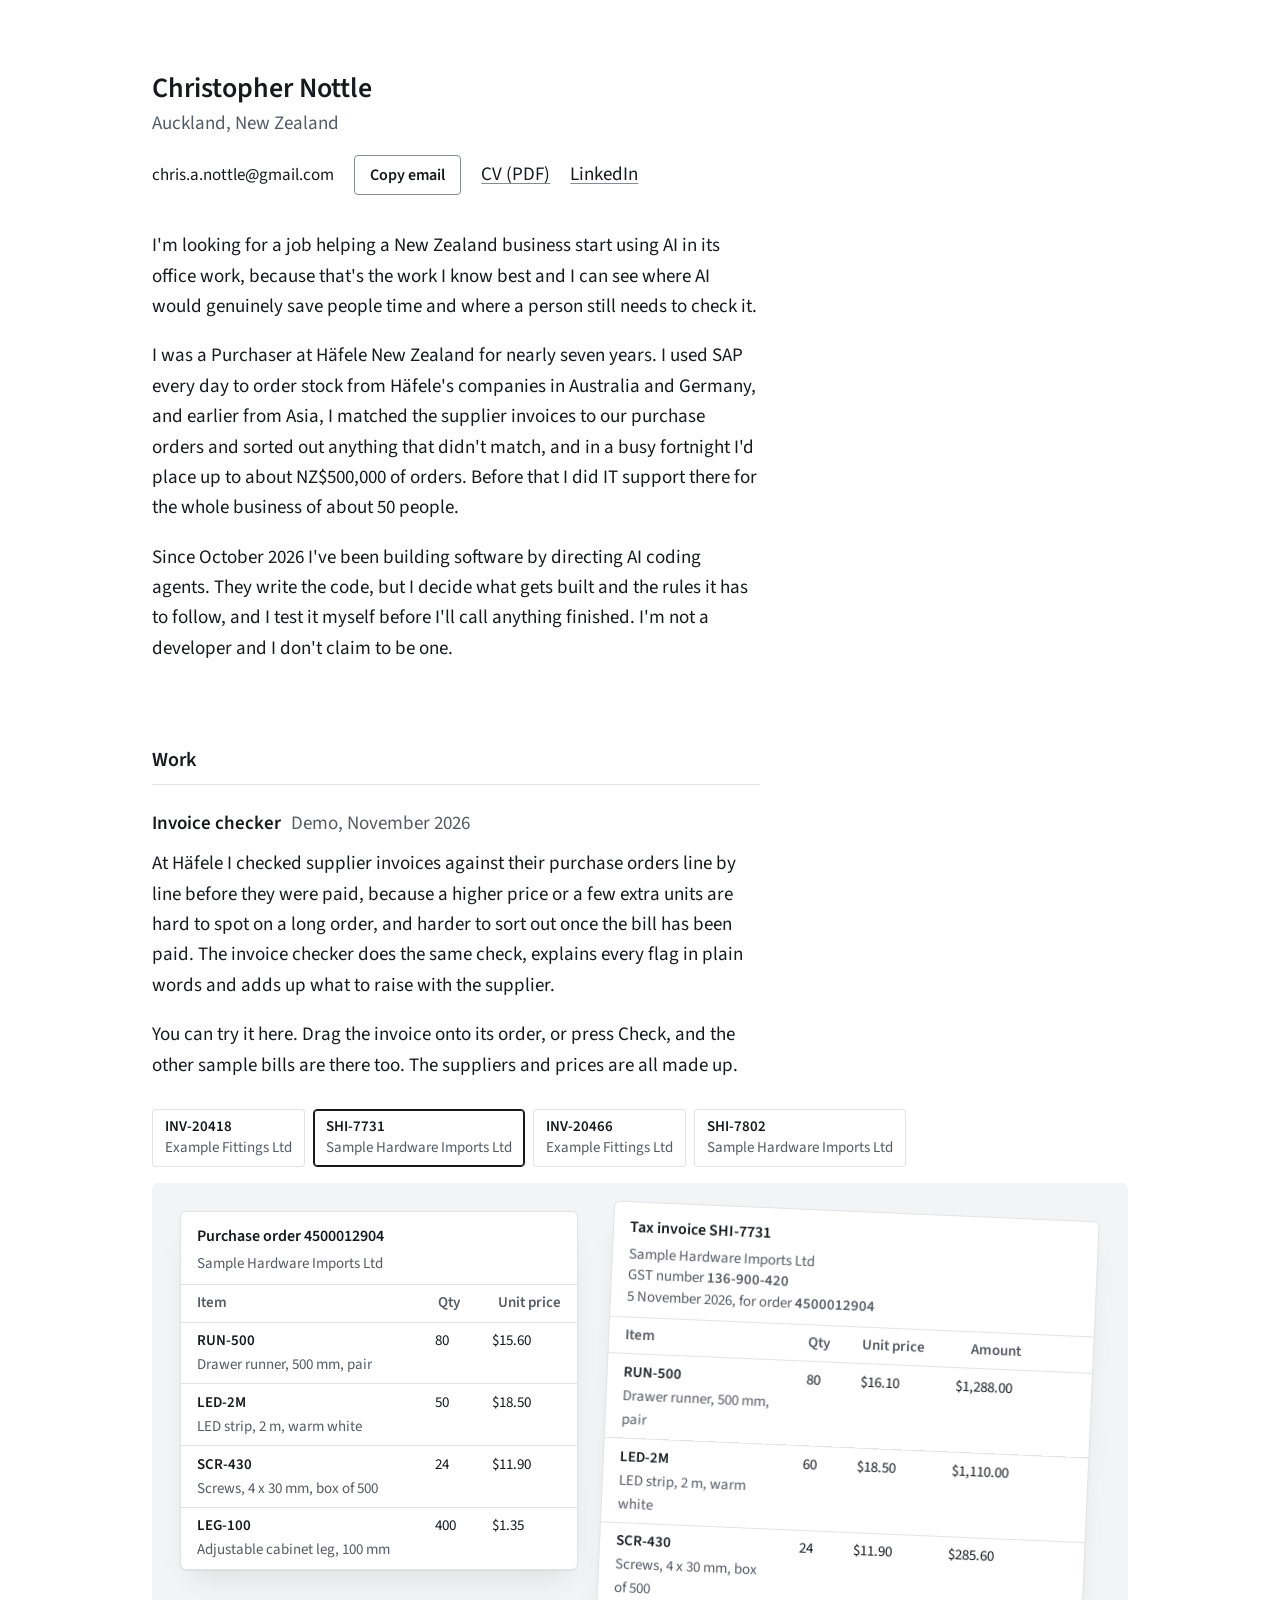
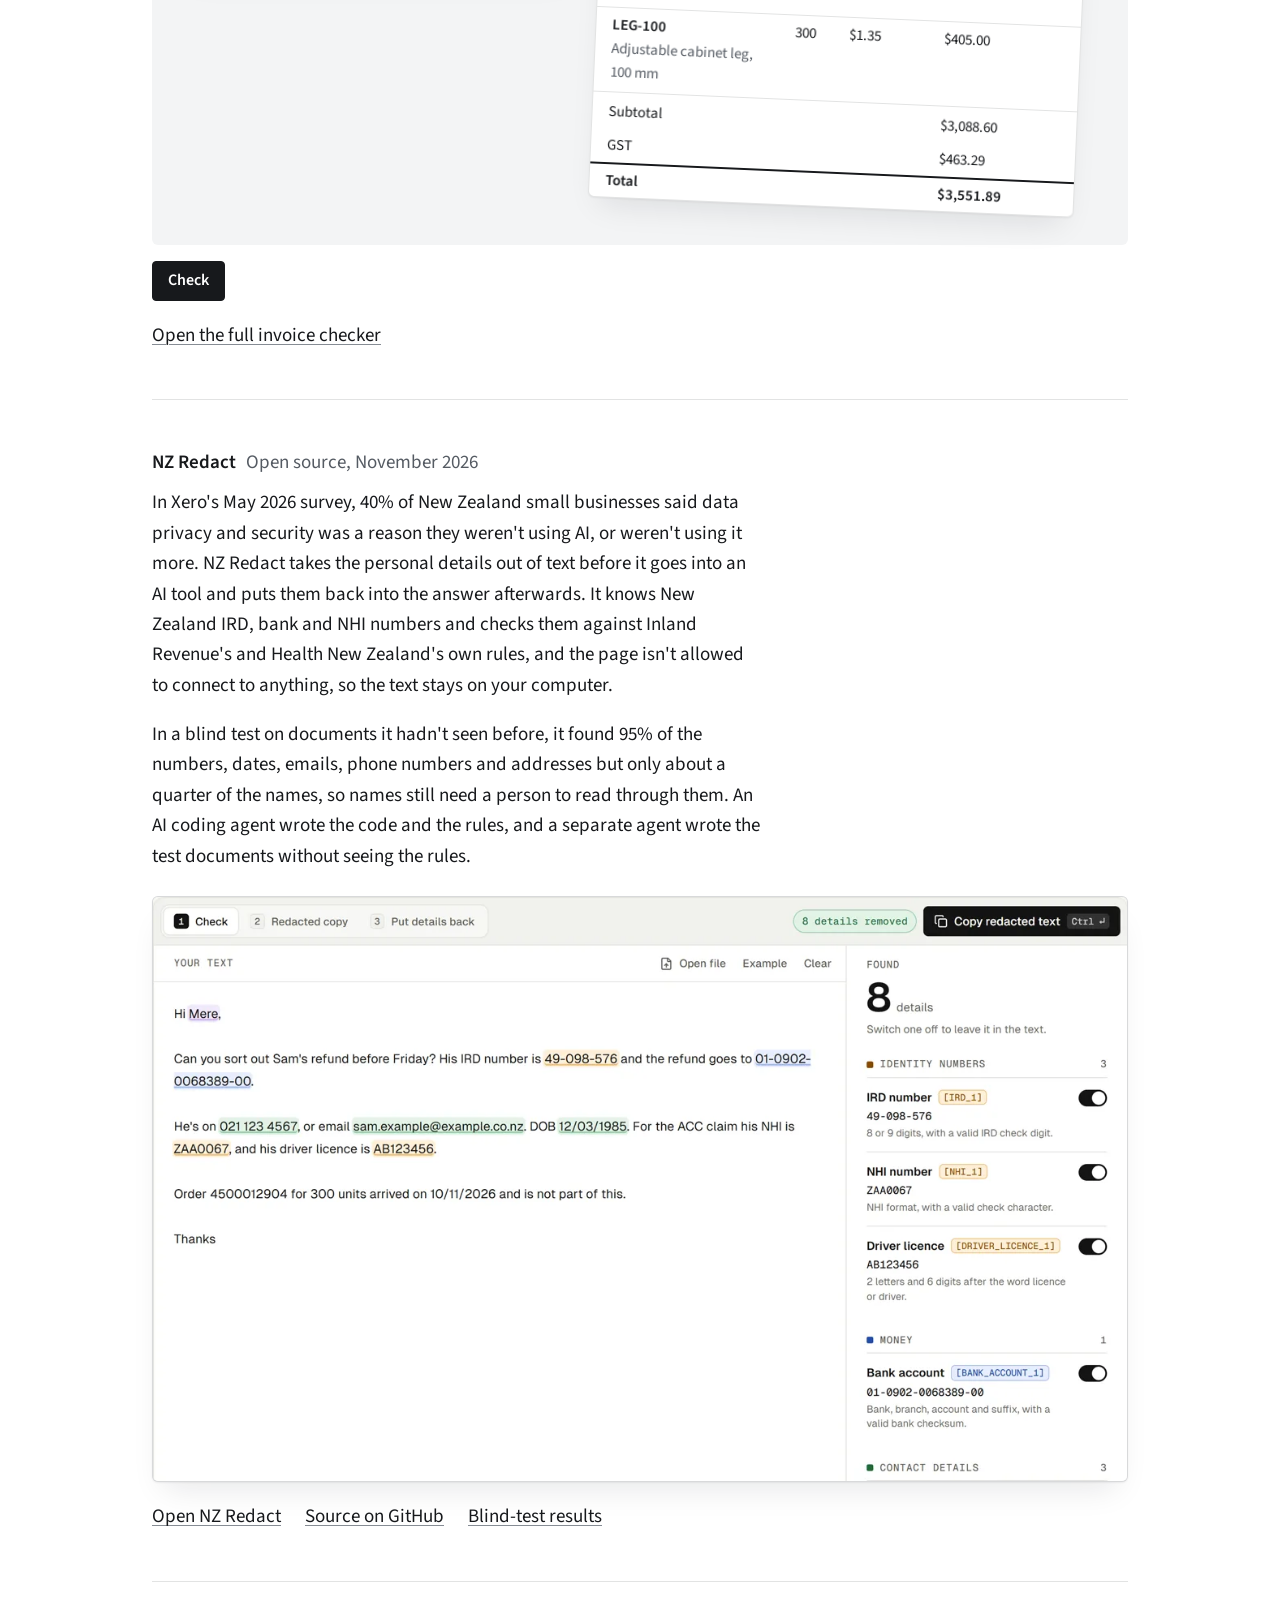
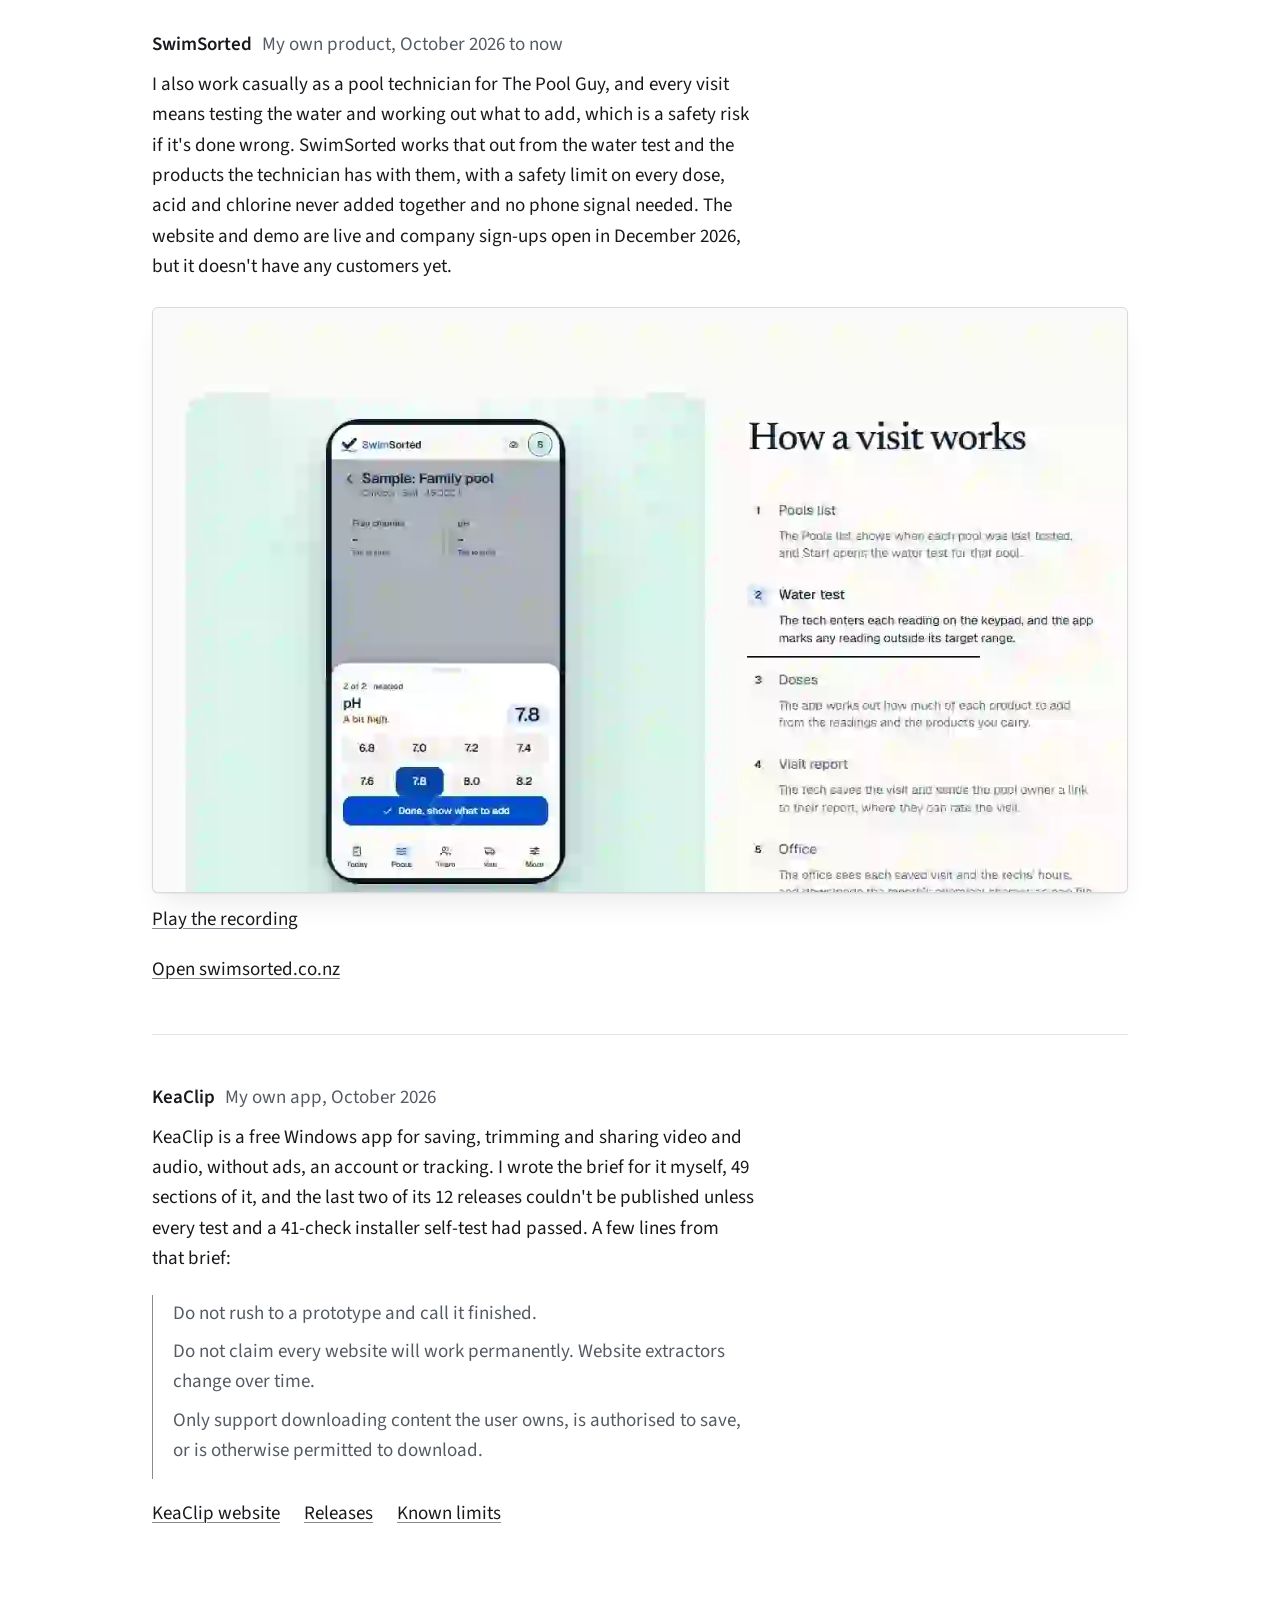
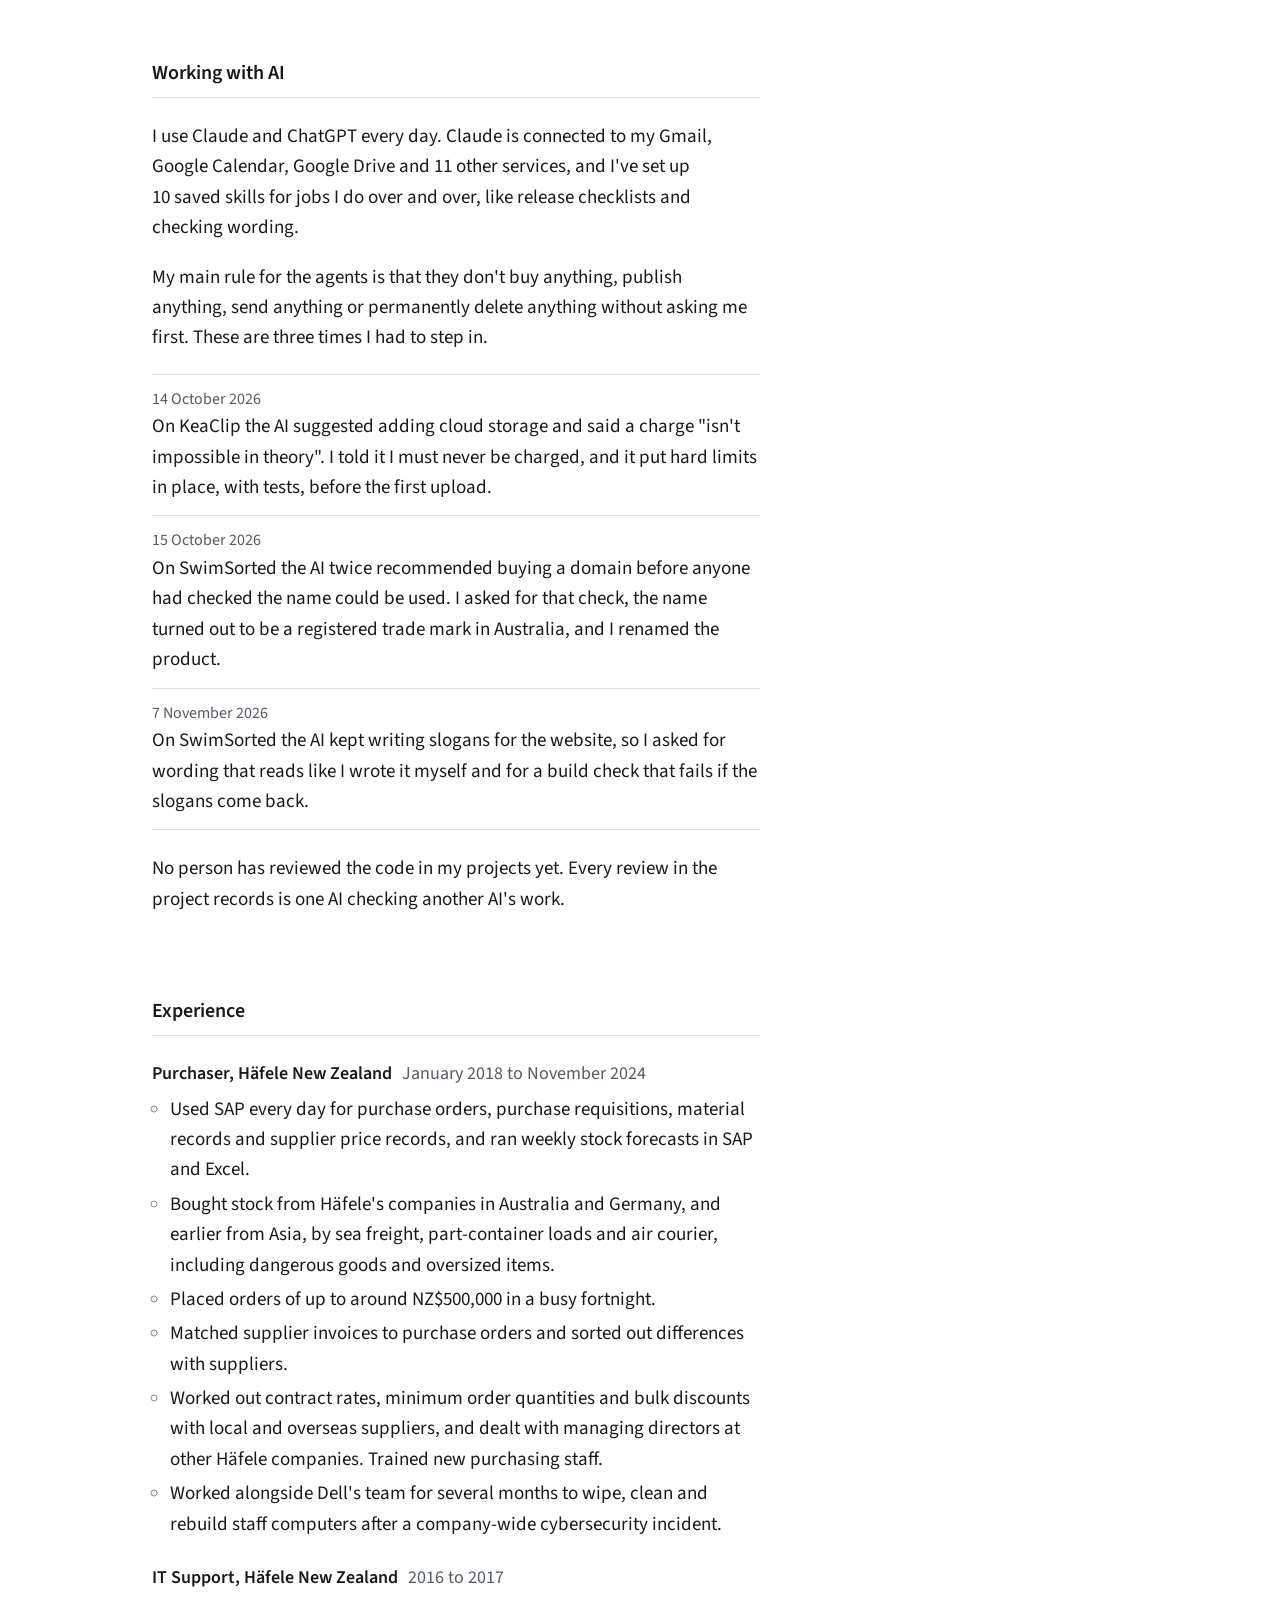
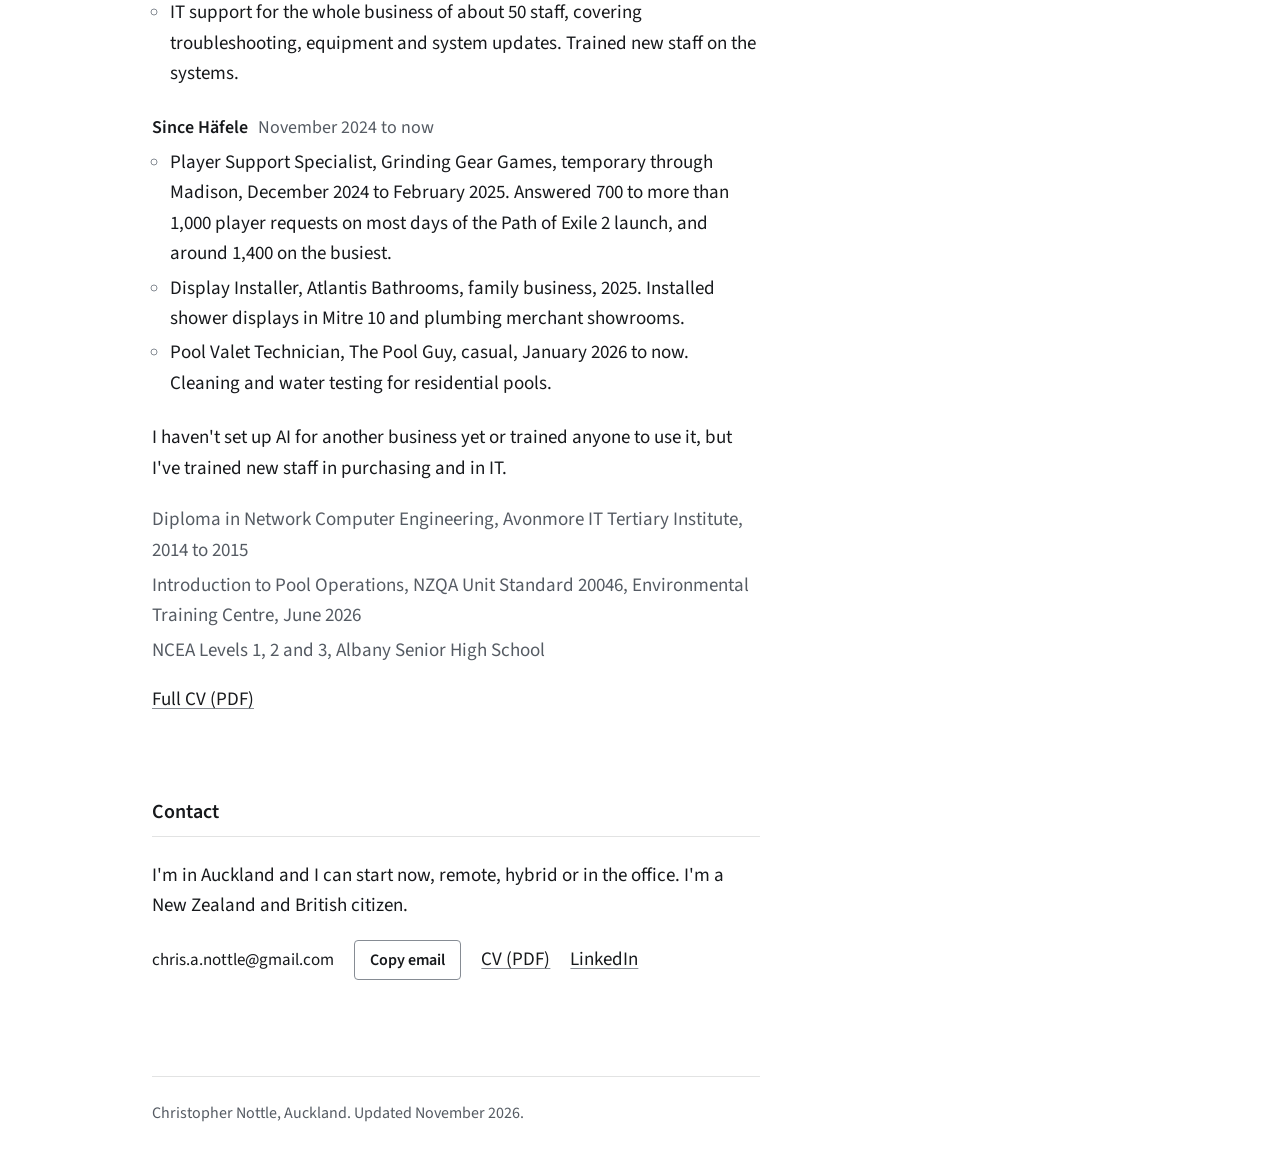
==== commit 7fbb812b: "Rewrite the portfolio as a one-page letter in my own voice, with the invoice check built in One colu" ====
--- a/index.html
+++ b/index.html
@@ -3,11 +3,11 @@
 <head>
   <meta charset="utf-8">
   <meta name="viewport" content="width=device-width, initial-scale=1">
-  <title>Christopher Nottle, Auckland | Purchasing in SAP, now building with AI</title>
-  <meta name="description" content="Christopher Nottle, Auckland. Nearly seven years as a Purchaser in SAP at Häfele New Zealand. Now building software by directing AI coding agents, including an invoice checker and NZ Redact.">
+  <title>Christopher Nottle, Auckland</title>
+  <meta name="description" content="Christopher Nottle, Auckland. Nearly seven years as a Purchaser in SAP at Häfele New Zealand, now building software by directing AI coding agents.">
   <meta property="og:type" content="website">
   <meta property="og:title" content="Christopher Nottle, Auckland">
-  <meta property="og:description" content="Nearly seven years as a Purchaser in SAP. Now building software by directing AI coding agents.">
+  <meta property="og:description" content="Nearly seven years as a Purchaser in SAP at Häfele New Zealand, now building software by directing AI coding agents.">
   <meta property="og:url" content="https://langkurst.github.io/cn-op7qz/">
   <meta property="og:image" content="https://langkurst.github.io/cn-op7qz/assets/img/og-portfolio.png">
   <meta property="og:image:width" content="1200">
@@ -17,268 +17,178 @@
   <meta name="color-scheme" content="light dark">
   <link rel="icon" href="assets/img/favicon.png" type="image/png">
   <link rel="apple-touch-icon" href="assets/img/apple-touch-icon.png">
-  <link rel="preload" href="assets/fonts/ibm-plex-sans-latin-400-normal.woff2" as="font" type="font/woff2" crossorigin>
-  <link rel="preload" href="assets/fonts/ibm-plex-sans-latin-500-normal.woff2" as="font" type="font/woff2" crossorigin>
-  <link rel="preload" href="assets/fonts/ibm-plex-mono-latin-400-normal.woff2" as="font" type="font/woff2" crossorigin>
+  <link rel="preload" href="assets/fonts/source-sans-3-latin-400-normal.woff2" as="font" type="font/woff2" crossorigin>
+  <link rel="preload" href="assets/fonts/source-sans-3-latin-600-normal.woff2" as="font" type="font/woff2" crossorigin>
   <script src="assets/js/theme.js"></script>
   <link rel="stylesheet" href="assets/css/site.css">
 </head>
 <body>
   <a class="skip" href="#main">Skip to the main content</a>
 
-  <header class="site-head">
-    <div class="wrap">
-      <a class="site-name" href="#top">Christopher Nottle</a>
-      <nav class="site-nav" aria-label="Sections">
-        <ul>
-          <li><a href="#work">Work</a></li>
-          <li><a href="#ai">Working with AI</a></li>
-          <li><a href="#experience">Experience</a></li>
-          <li><a href="#contact">Contact</a></li>
-        </ul>
-      </nav>
+  <main id="main" class="page">
+
+    <header class="letterhead" id="top">
+      <h1>Christopher Nottle</h1>
+      <p class="contact">Auckland, New Zealand</p>
+      <div class="reach">
+        <span class="email" id="email">chris.a.nottle@gmail.com</span>
+        <button type="button" class="btn needs-js" data-copy="chris.a.nottle@gmail.com" aria-describedby="email">Copy email</button>
+        <a href="Christopher_Nottle_CV.pdf" download>CV (PDF)</a>
+        <a href="https://www.linkedin.com/in/chris-nottle" rel="noopener">LinkedIn</a>
+        <span class="visually-hidden" role="status" data-copy-status></span>
+      </div>
+    </header>
+
+    <div class="letter">
+      <p>I'm looking for a job helping a New Zealand business start using AI in its office work, because that's the work I know best and I can see where AI would genuinely save people time and where a person still needs to check it.</p>
+      <p>I was a Purchaser at Häfele New Zealand for nearly seven years. I used SAP every day to order stock from Häfele's companies in Australia and Germany, and earlier from Asia, I matched the supplier invoices to our purchase orders and sorted out anything that didn't match, and in a busy fortnight I'd place up to about NZ$500,000 of orders. Before that I did IT support there for the whole business of about 50 people.</p>
+      <p>Since October 2026 I've been building software by directing AI coding agents. They write the code, but I decide what gets built and the rules it has to follow, and I test it myself before I'll call anything finished. I'm not a developer and I don't claim to be one.</p>
     </div>
-  </header>
 
-  <main id="main">
+    <section class="section" id="work" aria-labelledby="work-h">
+      <h2 id="work-h">Work</h2>
 
-    <section class="hero" id="top" aria-labelledby="hero-h">
-      <div class="wrap hero-grid">
-        <div class="hero-copy">
-          <h1 id="hero-h">I'm looking for a job helping New Zealand businesses use AI in their office work.</h1>
-          <p>I was a Purchaser at Häfele New Zealand for nearly seven years. I placed orders in SAP, matched supplier invoices to them and sorted out the differences with suppliers. In a busy fortnight that was up to about NZ$500,000 of orders.</p>
-          <p>Since October I've built four pieces of software by directing AI coding agents. They write the code. I decide what it does, and I test it.</p>
-          <p class="hero-place">Auckland. Available now.</p>
-          <div class="reach">
-            <button type="button" class="btn btn-primary needs-js" data-copy="chris.a.nottle@gmail.com" aria-describedby="email">Copy email</button>
-            <span class="email" id="email">chris.a.nottle@gmail.com</span>
-            <span class="visually-hidden" role="status" data-copy-status></span>
-          </div>
-          <p class="text-links"><a href="Christopher_Nottle_CV.pdf" download>CV (PDF)</a> <a href="https://www.linkedin.com/in/chris-nottle" rel="noopener">LinkedIn</a></p>
+      <article class="project" id="invoice" aria-labelledby="invoice-h">
+        <div class="letter">
+          <h3 id="invoice-h">Invoice checker <span class="when">Demo, November 2026</span></h3>
+          <p>At Häfele I checked supplier invoices against their purchase orders line by line before they were paid, because a higher price or a few extra units are hard to spot on a long order, and harder to sort out once the bill has been paid. The invoice checker does the same check, explains every flag in plain words and adds up what to raise with the supplier.</p>
+          <p>You can try it here. Drag the invoice onto its order, or press Check, and the other sample bills are there too. The suppliers and prices are all made up.</p>
         </div>
 
-        <figure class="match" data-match>
-          <div class="match-head">
-            <p><span class="doc-kind">Tax invoice</span> <code>SHI-7731</code></p>
-            <p><span class="doc-kind">against order</span> <code>4500012904</code></p>
+        <div class="match" data-match>
+          <ul class="bills" data-bills aria-label="Sample bills"><li><button type="button" class="bill" data-bill="0" aria-pressed="false"><code>INV-20418</code><span>Example Fittings Ltd</span></button></li><li><button type="button" class="bill" data-bill="1" aria-pressed="true"><code>SHI-7731</code><span>Sample Hardware Imports Ltd</span></button></li><li><button type="button" class="bill" data-bill="2" aria-pressed="false"><code>INV-20466</code><span>Example Fittings Ltd</span></button></li><li><button type="button" class="bill" data-bill="3" aria-pressed="false"><code>SHI-7802</code><span>Sample Hardware Imports Ltd</span></button></li></ul>
+          <div class="desk" data-desk>
+            <section class="doc po" data-po aria-labelledby="po-h"><div class="doc-head"><h4 id="po-h">Purchase order <code>4500012904</code></h4><p>Sample Hardware Imports Ltd</p></div><table><caption class="visually-hidden">Lines on purchase order 4500012904</caption><thead><tr><th scope="col">Item</th><th scope="col" class="num">Qty</th><th scope="col" class="num">Unit price</th></tr></thead><tbody><tr><th scope="row"><code>RUN-500</code><span>Drawer runner, 500 mm, pair</span></th><td class="num">80</td><td class="num">$15.60</td></tr><tr><th scope="row"><code>LED-2M</code><span>LED strip, 2 m, warm white</span></th><td class="num">50</td><td class="num">$18.50</td></tr><tr><th scope="row"><code>SCR-430</code><span>Screws, 4 x 30 mm, box of 500</span></th><td class="num">24</td><td class="num">$11.90</td></tr><tr><th scope="row"><code>LEG-100</code><span>Adjustable cabinet leg, 100 mm</span></th><td class="num">400</td><td class="num">$1.35</td></tr></tbody></table></section>
+            <div class="tray">
+              <section class="doc inv" data-inv aria-labelledby="inv-h"><div class="doc-head"><h4 id="inv-h">Tax invoice <code>SHI-7731</code></h4><p>Sample Hardware Imports Ltd<br>GST number <code>136-900-420</code><br>5 November 2026, for order <code>4500012904</code></p></div><table><caption class="visually-hidden">Lines on invoice SHI-7731</caption><thead><tr><th scope="col">Item</th><th scope="col" class="num">Qty</th><th scope="col" class="num">Unit price</th><th scope="col" class="num">Amount</th><th scope="col"><span class="visually-hidden">Result</span></th></tr></thead><tbody><tr data-code="RUN-500" data-i="0"><th scope="row"><code>RUN-500</code><span>Drawer runner, 500 mm, pair</span></th><td class="num">80</td><td class="num">$16.10</td><td class="num">$1,288.00</td><td class="mark"></td></tr><tr data-code="LED-2M" data-i="1"><th scope="row"><code>LED-2M</code><span>LED strip, 2 m, warm white</span></th><td class="num">60</td><td class="num">$18.50</td><td class="num">$1,110.00</td><td class="mark"></td></tr><tr data-code="SCR-430" data-i="2"><th scope="row"><code>SCR-430</code><span>Screws, 4 x 30 mm, box of 500</span></th><td class="num">24</td><td class="num">$11.90</td><td class="num">$285.60</td><td class="mark"></td></tr><tr data-code="LEG-100" data-i="3"><th scope="row"><code>LEG-100</code><span>Adjustable cabinet leg, 100 mm</span></th><td class="num">300</td><td class="num">$1.35</td><td class="num">$405.00</td><td class="mark"></td></tr></tbody><tfoot><tr><th scope="row" colspan="3">Subtotal</th><td class="num">$3,088.60</td><td></td></tr><tr><th scope="row" colspan="3">GST</th><td class="num">$463.29</td><td></td></tr><tr class="grand"><th scope="row" colspan="3">Total</th><td class="num">$3,551.89</td><td></td></tr></tfoot></table></section>
+            </div>
           </div>
-          <table class="match-table">
-            <caption class="visually-hidden">Invoice SHI-7731 checked line by line against purchase order 4500012904</caption>
-            <thead>
-              <tr><th scope="col">Item</th><th scope="col" class="num">Ordered</th><th scope="col" class="num">Invoiced</th><th scope="col"><span class="visually-hidden">Result</span></th></tr>
-            </thead>
-            <tbody>
-              <tr class="row is-flag"><th scope="row"><code>RUN-500</code> <span>Drawer runner, 500 mm</span></th><td class="num">80 at $15.60</td><td class="num">80 at <span class="diff">$16.10</span></td><td class="mark">Check</td></tr>
-              <tr class="reason is-flag"><td colspan="4">$0.50 more each, or $40.00 over 80 units.</td></tr>
-              <tr class="row is-flag"><th scope="row"><code>LED-2M</code> <span>LED strip, 2 m</span></th><td class="num">50 at $18.50</td><td class="num"><span class="diff">60</span> at $18.50</td><td class="mark">Check</td></tr>
-              <tr class="reason is-flag"><td colspan="4">10 more than ordered: $185.00 at the order price.</td></tr>
-              <tr class="row is-ok"><th scope="row"><code>SCR-430</code> <span>Screws, box of 500</span></th><td class="num">24 at $11.90</td><td class="num">24 at $11.90</td><td class="mark"><span aria-hidden="true">&#10003;</span><span class="visually-hidden">Matches</span></td></tr>
-              <tr class="row is-note"><th scope="row"><code>LEG-100</code> <span>Cabinet leg, 100 mm</span></th><td class="num">400 at $1.35</td><td class="num">300 at $1.35</td><td class="mark">Note</td></tr>
-              <tr class="reason is-note"><td colspan="4">100 fewer than ordered. They may come on a later invoice.</td></tr>
-            </tbody>
-            <tfoot>
-              <tr class="total"><th scope="row" colspan="2">To raise with the supplier, before GST</th><td class="num" colspan="2">$225.00</td></tr>
-            </tfoot>
-          </table>
-          <figcaption><span>A sample bill in the <a href="invoice-checker.html">invoice checker</a>. The supplier and prices are made up.</span> <button type="button" class="btn-quiet needs-js match-run" data-match-run>Run the check again</button></figcaption>
+          <div class="actions">
+            <button type="button" class="btn btn-primary" data-check>Check</button>
+            <button type="button" class="btn" data-reset hidden>Put it back</button>
+          </div>
+          <section class="result" data-result aria-live="polite" aria-label="Result of the check" hidden></section>
+        </div>
+        <p class="letter links"><a href="invoice-checker.html">Open the full invoice checker</a></p>
+      </article>
+
+      <article class="project" id="nz-redact" aria-labelledby="redact-h">
+        <div class="letter">
+          <h3 id="redact-h">NZ Redact <span class="when">Open source, November 2026</span></h3>
+          <p>In Xero's May 2026 survey, 40% of New Zealand small businesses said data privacy and security was a reason they weren't using AI, or weren't using it more. NZ Redact takes the personal details out of text before it goes into an AI tool and puts them back into the answer afterwards. It knows New Zealand IRD, bank and NHI numbers and checks them against Inland Revenue's and Health New Zealand's own rules, and the page isn't allowed to connect to anything, so the text stays on your computer.</p>
+          <p>In a blind test on documents it hadn't seen before, it found 95% of the numbers, dates, emails, phone numbers and addresses but only about a quarter of the names, so names still need a person to read through them. An AI coding agent wrote the code and the rules, and a separate agent wrote the test documents without seeing the rules.</p>
+        </div>
+        <figure class="shot">
+          <picture>
+            <source type="image/webp" srcset="assets/img/nz-redact-app.webp">
+            <img src="assets/img/nz-redact-app.jpg" width="1200" height="720" loading="lazy" decoding="async"
+              alt="NZ Redact with a made-up email loaded. Each personal detail is highlighted in place, and the findings panel lists each one with its placeholder, such as IRD_1 and BANK_ACCOUNT_1.">
+          </picture>
         </figure>
-      </div>
-    </section>
+        <p class="letter links"><a href="https://langkurst.github.io/nz-redact/" rel="noopener">Open NZ Redact</a> <a href="https://github.com/Langkurst/nz-redact" rel="noopener">Source on GitHub</a> <a href="https://langkurst.github.io/nz-redact/#accuracy" rel="noopener">Blind-test results</a></p>
+      </article>
 
-    <section class="section" id="work" aria-labelledby="work-h">
-      <div class="wrap">
-        <h2 id="work-h">Work</h2>
+      <article class="project" id="swimsorted" aria-labelledby="swimsorted-h">
+        <div class="letter">
+          <h3 id="swimsorted-h">SwimSorted <span class="when">My own product, October 2026 to now</span></h3>
+          <p>I also work casually as a pool technician for The Pool Guy, and every visit means testing the water and working out what to add, which is a safety risk if it's done wrong. SwimSorted works that out from the water test and the products the technician has with them, with a safety limit on every dose, acid and chlorine never added together and no phone signal needed. The website and demo are live and company sign-ups open in December 2026, but it doesn't have any customers yet.</p>
+        </div>
+        <figure class="shot" data-swimsorted>
+          <div class="frame">
+            <picture>
+              <source type="image/webp" srcset="assets/img/swimsorted-visit.webp">
+              <img src="assets/img/swimsorted-visit.jpg" width="1200" height="720" loading="lazy" decoding="async"
+                alt="SwimSorted's How a visit works section, on sample data. A phone shows a technician entering a pH reading of 7.8 for a sample family pool, next to the five steps of a visit.">
+            </picture>
+          </div>
+          <div class="shot-actions">
+            <button type="button" class="btn-quiet needs-js" data-play>Play the recording</button>
+            <button type="button" class="btn-quiet" data-live hidden>Show the live site here</button>
+          </div>
+        </figure>
+        <p class="letter links"><a href="https://swimsorted.co.nz" rel="noopener">Open swimsorted.co.nz</a></p>
+      </article>
 
-        <article class="project project-long" id="invoice" aria-labelledby="invoice-h">
-          <div class="project-text">
-            <h3 id="invoice-h">Invoice checker</h3>
-            <p class="project-meta">Demo, November 2026</p>
-            <p>At Häfele I checked supplier invoices against purchase orders by hand. A higher price, a few extra units, a missing line or the wrong GST all cost money if the bill gets paid as it is. This demo does the same check.</p>
-            <table class="compare">
-              <caption class="visually-hidden">How I checked invoices at Häfele, and what the checker does</caption>
-              <thead><tr><th scope="col">At Häfele, by hand</th><th scope="col">The invoice checker</th></tr></thead>
-              <tbody>
-                <tr><td>I read each invoice line against the order in SAP.</td><td>It compares every line with the order and gives a plain reason for each flag.</td></tr>
-                <tr><td>I checked the GST.</td><td>It checks the GST and the check digit of the supplier's GST number.</td></tr>
-                <tr><td>I sorted out the differences with the supplier.</td><td>It adds up what to raise with the supplier. On the sample bill above, that's $225.00.</td></tr>
-              </tbody>
-            </table>
-            <p class="muted">The suppliers and prices are made up. An AI coding agent wrote the code and the tests, and money is kept in whole cents so the sums come out exact.</p>
-            <p class="text-links"><a href="invoice-checker.html">Open the invoice checker</a> <a href="3d/index.html">Try the matching demo</a></p>
-          </div>
-          <figure class="shot">
-            <div class="frame">
-              <picture>
-                <source type="image/webp" srcset="assets/img/invoice-app.webp">
-                <img src="assets/img/invoice-app.jpg" width="1200" height="720" loading="lazy" decoding="async"
-                  alt="The invoice checker. A list of four made-up bills, the selected tax invoice drawn as a sheet of paper, and a review panel saying 2 things to check before paying and $225.00 to raise with the supplier.">
-              </picture>
-            </div>
-          </figure>
-        </article>
-
-        <article class="project" id="nz-redact" aria-labelledby="redact-h">
-          <figure class="shot">
-            <div class="frame">
-              <picture>
-                <source type="image/webp" srcset="assets/img/nz-redact-app.webp">
-                <img src="assets/img/nz-redact-app.jpg" width="1200" height="720" loading="lazy" decoding="async"
-                  alt="NZ Redact with a made-up email loaded. Each personal detail is highlighted in place, and the findings panel lists each one with its placeholder, such as IRD_1 and BANK_ACCOUNT_1.">
-              </picture>
-            </div>
-          </figure>
-          <div class="project-text">
-            <h3 id="redact-h">NZ Redact</h3>
-            <p class="project-meta">Open source, November 2026</p>
-            <p>NZ Redact takes New Zealand personal details out of text before it's pasted into an AI tool, then puts them back into the answer. It checks IRD, bank and NHI numbers against Inland Revenue's and Health New Zealand's own rules, and the page is blocked from connecting to anything, so the text stays on the computer.</p>
-            <p>In a blind test on documents it had never seen, it found 95% of the numbers, dates, emails, phone numbers and addresses. It found only a quarter of the names, so names still need a read through.</p>
-            <p class="muted">An AI coding agent wrote the code and the rules. A separate agent wrote the test documents without seeing the rules. In Xero's May 2026 survey, 40% of New Zealand small businesses named data privacy and security as a reason they weren't using AI, or weren't using it more.</p>
-            <p class="text-links"><a href="https://langkurst.github.io/nz-redact/" rel="noopener">Open NZ Redact</a> <a href="https://github.com/Langkurst/nz-redact" rel="noopener">Source on GitHub</a> <a href="https://langkurst.github.io/nz-redact/#accuracy" rel="noopener">Blind-test results</a></p>
-          </div>
-        </article>
-
-        <article class="project" id="swimsorted" aria-labelledby="swimsorted-h">
-          <div class="project-text">
-            <h3 id="swimsorted-h">SwimSorted</h3>
-            <p class="project-meta">My own product, October 2026 to now</p>
-            <p>I service pools casually for The Pool Guy. Every visit includes testing the water and working out what to add, and getting a dose wrong is a safety risk.</p>
-            <p>SwimSorted works out each dose from the water test and the products the technician carries. Every dose has a safety limit, acid and chlorine never go in together, and it works with no phone signal. I make the product decisions and test it on my own phone. AI coding agents write the code.</p>
-            <p class="muted">The website and demo are live. Company sign-ups open in December 2026. It has no customers yet.</p>
-            <p class="text-links"><a href="https://swimsorted.co.nz" rel="noopener">Open swimsorted.co.nz</a></p>
-          </div>
-          <figure class="shot" data-swimsorted>
-            <div class="frame">
-              <picture>
-                <source type="image/webp" srcset="assets/img/swimsorted-visit.webp">
-                <img src="assets/img/swimsorted-visit.jpg" width="1200" height="720" loading="lazy" decoding="async"
-                  alt="SwimSorted's How a visit works section, on sample data. A phone shows a technician entering a pH reading of 7.8 for a sample family pool, next to the five steps of a visit.">
-              </picture>
-            </div>
-            <div class="shot-actions">
-              <button type="button" class="btn btn-quiet needs-js" data-play>Play the recording</button>
-              <button type="button" class="btn btn-quiet" data-live hidden>Show the live site here</button>
-            </div>
-          </figure>
-        </article>
-
-        <article class="project project-short" id="keaclip" aria-labelledby="keaclip-h">
-          <div class="project-text">
-            <h3 id="keaclip-h">KeaClip</h3>
-            <p class="project-meta">My own app, October 2026</p>
-            <p>A free Windows app for saving, trimming and sharing video and audio, with no ads, account or tracking. I wrote a 49-section brief for the AI agents. It went through 12 releases in 15 days, and the last two couldn't be published unless every test and a 41-check installer self-test passed.</p>
-            <p class="text-links"><a href="https://langkurst.github.io/KeaClip/" rel="noopener">KeaClip website</a> <a href="https://github.com/Langkurst/KeaClip/releases" rel="noopener">Releases</a> <a href="https://github.com/Langkurst/KeaClip/blob/main/docs/KNOWN_LIMITATIONS.md" rel="noopener">Known limits</a></p>
-          </div>
+      <article class="project" id="keaclip" aria-labelledby="keaclip-h">
+        <div class="letter">
+          <h3 id="keaclip-h">KeaClip <span class="when">My own app, October 2026</span></h3>
+          <p>KeaClip is a free Windows app for saving, trimming and sharing video and audio, without ads, an account or tracking. I wrote the brief for it myself, 49 sections of it, and the last two of its 12 releases couldn't be published unless every test and a 41-check installer self-test had passed. A few lines from that brief:</p>
           <blockquote class="brief">
             <p>Do not rush to a prototype and call it finished.</p>
             <p>Do not claim every website will work permanently. Website extractors change over time.</p>
             <p>Only support downloading content the user owns, is authorised to save, or is otherwise permitted to download.</p>
-            <footer>From the brief I wrote for KeaClip</footer>
           </blockquote>
-        </article>
+          <p class="links"><a href="https://langkurst.github.io/KeaClip/" rel="noopener">KeaClip website</a> <a href="https://github.com/Langkurst/KeaClip/releases" rel="noopener">Releases</a> <a href="https://github.com/Langkurst/KeaClip/blob/main/docs/KNOWN_LIMITATIONS.md" rel="noopener">Known limits</a></p>
+        </div>
+      </article>
+    </section>
+
+    <section class="section letter" id="ai" aria-labelledby="ai-h">
+      <h2 id="ai-h">Working with AI</h2>
+      <p>I use Claude and ChatGPT every day. Claude is connected to my Gmail, Google Calendar, Google Drive and 11 other services, and I've set up 10 saved skills for jobs I do over and over, like release checklists and checking wording.</p>
+      <p>My main rule for the agents is that they don't buy anything, publish anything, send anything or permanently delete anything without asking me first. These are three times I had to step in.</p>
+      <ol class="log">
+        <li><time datetime="2026-10-14">14 October 2026</time> On KeaClip the AI suggested adding cloud storage and said a charge "isn't impossible in theory". I told it I must never be charged, and it put hard limits in place, with tests, before the first upload.</li>
+        <li><time datetime="2026-10-15">15 October 2026</time> On SwimSorted the AI twice recommended buying a domain before anyone had checked the name could be used. I asked for that check, the name turned out to be a registered trade mark in Australia, and I renamed the product.</li>
+        <li><time datetime="2026-11-07">7 November 2026</time> On SwimSorted the AI kept writing slogans for the website, so I asked for wording that reads like I wrote it myself and for a build check that fails if the slogans come back.</li>
+      </ol>
+      <p>No person has reviewed the code in my projects yet. Every review in the project records is one AI checking another AI's work.</p>
+    </section>
+
+    <section class="section letter" id="experience" aria-labelledby="experience-h">
+      <h2 id="experience-h">Experience</h2>
+      <ol class="jobs">
+        <li>
+          <h3>Purchaser, Häfele New Zealand <span class="when">January 2018 to November 2024</span></h3>
+          <ul>
+            <li>Used SAP every day for purchase orders, purchase requisitions, material records and supplier price records, and ran weekly stock forecasts in SAP and Excel.</li>
+            <li>Bought stock from Häfele's companies in Australia and Germany, and earlier from Asia, by sea freight, part-container loads and air courier, including dangerous goods and oversized items.</li>
+            <li>Placed orders of up to around NZ$500,000 in a busy fortnight.</li>
+            <li>Matched supplier invoices to purchase orders and sorted out differences with suppliers.</li>
+            <li>Worked out contract rates, minimum order quantities and bulk discounts with local and overseas suppliers, and dealt with managing directors at other Häfele companies. Trained new purchasing staff.</li>
+            <li>Worked alongside Dell's team for several months to wipe, clean and rebuild staff computers after a company-wide cybersecurity incident.</li>
+          </ul>
+        </li>
+        <li>
+          <h3>IT Support, Häfele New Zealand <span class="when">2016 to 2017</span></h3>
+          <ul><li>IT support for the whole business of about 50 staff, covering troubleshooting, equipment and system updates. Trained new staff on the systems.</li></ul>
+        </li>
+        <li>
+          <h3>Since Häfele <span class="when">November 2024 to now</span></h3>
+          <ul>
+            <li>Player Support Specialist, Grinding Gear Games, temporary through Madison, December 2024 to February 2025. Answered 700 to more than 1,000 player requests on most days of the Path of Exile 2 launch, and around 1,400 on the busiest.</li>
+            <li>Display Installer, Atlantis Bathrooms, family business, 2025. Installed shower displays in Mitre 10 and plumbing merchant showrooms.</li>
+            <li>Pool Valet Technician, The Pool Guy, casual, January 2026 to now. Cleaning and water testing for residential pools.</li>
+          </ul>
+        </li>
+      </ol>
+      <p>I haven't set up AI for another business yet or trained anyone to use it, but I've trained new staff in purchasing and in IT.</p>
+      <ul class="edu">
+        <li>Diploma in Network Computer Engineering, Avonmore IT Tertiary Institute, 2014 to 2015</li>
+        <li>Introduction to Pool Operations, NZQA Unit Standard 20046, Environmental Training Centre, June 2026</li>
+        <li>NCEA Levels 1, 2 and 3, Albany Senior High School</li>
+      </ul>
+      <p><a href="Christopher_Nottle_CV.pdf" download>Full CV (PDF)</a></p>
+    </section>
+
+    <section class="section letter" id="contact" aria-labelledby="contact-h">
+      <h2 id="contact-h">Contact</h2>
+      <p>I'm in Auckland and I can start now, remote, hybrid or in the office. I'm a New Zealand and British citizen.</p>
+      <div class="reach">
+        <span class="email" id="email-2">chris.a.nottle@gmail.com</span>
+        <button type="button" class="btn needs-js" data-copy="chris.a.nottle@gmail.com" aria-describedby="email-2">Copy email</button>
+        <a href="Christopher_Nottle_CV.pdf" download>CV (PDF)</a>
+        <a href="https://www.linkedin.com/in/chris-nottle" rel="noopener">LinkedIn</a>
+        <span class="visually-hidden" role="status" data-copy-status></span>
       </div>
     </section>
 
-    <section class="section" id="ai" aria-labelledby="ai-h">
-      <div class="wrap two-col">
-        <div>
-          <h2 id="ai-h">Working with AI</h2>
-          <p>I use Claude and ChatGPT every day. Claude is connected to my Gmail, Google Calendar, Google Drive and 11 other services, and I've set up 10 saved skills for jobs I repeat, such as release checklists and wording checks.</p>
-          <p>The agents don't buy anything, publish, send messages or permanently delete files without asking me first.</p>
-          <p class="muted">No person has reviewed the code in my projects. Every review in the project records is an AI checking another AI's work.</p>
-        </div>
-        <ol class="log">
-          <li>
-            <time datetime="2026-10-14">14 October 2026</time>
-            <p>On KeaClip, the AI suggested cloud storage and said a charge "isn't impossible in theory". I told it I must never be charged. It added hard limits, with tests, before the first upload.</p>
-          </li>
-          <li>
-            <time datetime="2026-10-15">15 October 2026</time>
-            <p>On SwimSorted, the AI twice recommended buying a domain before anyone had checked the name. I asked for the check. The name was a registered trade mark in Australia, so I renamed the product.</p>
-          </li>
-          <li>
-            <time datetime="2026-11-07">7 November 2026</time>
-            <p>On SwimSorted, the AI kept writing slogans for the website. I asked for wording that reads as if I wrote it myself, and for a build check that fails if the slogans come back.</p>
-          </li>
-        </ol>
-      </div>
-    </section>
-
-    <section class="section" id="experience" aria-labelledby="experience-h">
-      <div class="wrap two-col">
-        <div>
-          <h2 id="experience-h">Experience</h2>
-          <p><a href="Christopher_Nottle_CV.pdf" download>Full CV (PDF)</a></p>
-        </div>
-        <div>
-          <ol class="jobs">
-            <li>
-              <span class="when">January 2018 to November 2024</span>
-              <div>
-                <h3>Purchaser, Häfele New Zealand</h3>
-                <ul>
-                  <li>Used SAP every day for purchase orders, purchase requisitions, material records and supplier price records, and ran weekly stock forecasts in SAP and Excel.</li>
-                  <li>Bought stock from Häfele's companies in Australia and Germany, and earlier from Asia, by sea freight, part-container loads and air courier, including dangerous goods and oversized items.</li>
-                  <li>Placed orders of up to around NZ$500,000 in a busy fortnight.</li>
-                  <li>Matched supplier invoices to purchase orders and sorted out differences with suppliers.</li>
-                  <li>Worked out contract rates, minimum order quantities and bulk discounts with local and overseas suppliers, and dealt with managing directors at other Häfele companies. Trained new purchasing staff.</li>
-                  <li>Worked alongside Dell's team for several months to wipe, clean and rebuild staff computers after a company-wide cybersecurity incident.</li>
-                </ul>
-              </div>
-            </li>
-            <li>
-              <span class="when">2016 to 2017</span>
-              <div>
-                <h3>IT Support, Häfele New Zealand</h3>
-                <ul><li>IT support for the whole business of about 50 staff, covering troubleshooting, equipment and system updates. Trained new staff on the systems.</li></ul>
-              </div>
-            </li>
-            <li>
-              <span class="when">Since Häfele</span>
-              <div>
-                <h3>Work since November 2024</h3>
-                <ul>
-                  <li>Player Support Specialist, Grinding Gear Games, temporary through Madison, December 2024 to February 2025. Answered 700 to more than 1,000 player requests on most days of the Path of Exile 2 launch, and around 1,400 on the busiest.</li>
-                  <li>Display Installer, Atlantis Bathrooms, family business, 2025. Installed shower displays in Mitre 10 and plumbing merchant showrooms.</li>
-                  <li>Pool Valet Technician, The Pool Guy, casual, January 2026 to now. Cleaning and water testing for residential pools.</li>
-                </ul>
-              </div>
-            </li>
-          </ol>
-          <p class="muted gap-top">I haven't yet set up AI for another business or trained anyone to use it. I have trained new staff in purchasing and IT.</p>
-          <ul class="edu">
-            <li><strong>Diploma in Network Computer Engineering</strong><span>Avonmore IT Tertiary Institute, 2014 to 2015</span></li>
-            <li><strong>Introduction to Pool Operations, NZQA Unit Standard 20046</strong><span>Environmental Training Centre, June 2026</span></li>
-            <li><strong>NCEA Levels 1, 2 and 3</strong><span>Albany Senior High School</span></li>
-          </ul>
-        </div>
-      </div>
-    </section>
-
-    <section class="section" id="contact" aria-labelledby="contact-h">
-      <div class="wrap contact">
-        <div>
-          <h2 id="contact-h">Contact</h2>
-          <p>I'm in Auckland and available now for remote, hybrid or on-site work. I'm a New Zealand and British citizen.</p>
-        </div>
-        <div>
-          <div class="reach">
-            <button type="button" class="btn btn-primary needs-js" data-copy="chris.a.nottle@gmail.com" aria-describedby="email-2">Copy email</button>
-            <span class="email" id="email-2">chris.a.nottle@gmail.com</span>
-            <span class="visually-hidden" role="status" data-copy-status></span>
-          </div>
-          <p class="text-links"><a href="Christopher_Nottle_CV.pdf" download>CV (PDF)</a> <a href="https://www.linkedin.com/in/chris-nottle" rel="noopener">LinkedIn</a></p>
-        </div>
-      </div>
-    </section>
+    <footer class="site-foot">Christopher Nottle, Auckland. Updated November 2026.</footer>
   </main>
 
-  <footer class="site-foot">
-    <div class="wrap">
-      <span>Christopher Nottle, Auckland. Updated November 2026.</span>
-      <a href="3d/index.html">Invoice matching demo</a>
-    </div>
-  </footer>
-
   <script src="assets/js/site.js"></script>
+  <script src="assets/js/matcher.js"></script>
+  <script src="assets/js/samples.js"></script>
+  <script src="assets/js/match.js"></script>
 </body>
 </html>
--- a/assets/css/site.css
+++ b/assets/css/site.css
@@ -1,16 +1,12 @@
 /*
   Christopher Nottle: portfolio styles. DESIGN.md (kept on this PC) explains each choice.
-  Plain business-software look: white page, IBM Plex Sans, IBM Plex Mono only for literal codes,
-  and one colour, the canary yellow of a carbon purchase-order copy, used only where something does not match.
-  No motion on page load. Contrast for every text pair is checked by tests/site.test.js.
+  A letter: one column of text in Source Sans 3, with the invoice check and screenshots as wider figures.
+  White page, no mono, one colour (canary yellow, only on invoice lines that do not match).
+  Nothing moves until the visitor drags or presses a button. Contrast is checked by tests/site.test.js.
   Fonts are saved in assets/fonts (OFL licence), so nothing loads from other sites.
 */
-
-@font-face { font-family: "IBM Plex Sans"; src: url("../fonts/ibm-plex-sans-latin-400-normal.woff2") format("woff2"); font-weight: 400; font-style: normal; font-display: block; }
-@font-face { font-family: "IBM Plex Sans"; src: url("../fonts/ibm-plex-sans-latin-500-normal.woff2") format("woff2"); font-weight: 500; font-style: normal; font-display: block; }
-@font-face { font-family: "IBM Plex Sans"; src: url("../fonts/ibm-plex-sans-latin-600-normal.woff2") format("woff2"); font-weight: 600; font-style: normal; font-display: block; }
-@font-face { font-family: "IBM Plex Mono"; src: url("../fonts/ibm-plex-mono-latin-400-normal.woff2") format("woff2"); font-weight: 400; font-style: normal; font-display: block; }
-@font-face { font-family: "IBM Plex Mono"; src: url("../fonts/ibm-plex-mono-latin-500-normal.woff2") format("woff2"); font-weight: 500; font-style: normal; font-display: block; }
+@font-face { font-family: "Source Sans 3"; src: url("../fonts/source-sans-3-latin-400-normal.woff2") format("woff2"); font-weight: 400; font-style: normal; font-display: block; }
+@font-face { font-family: "Source Sans 3"; src: url("../fonts/source-sans-3-latin-600-normal.woff2") format("woff2"); font-weight: 600; font-style: normal; font-display: block; }
 
 :root {
   color-scheme: light;
@@ -34,19 +30,17 @@
   --ok-bg: #e0f1e5;
   --line: rgba(23, 25, 28, .12);
   --doc-shadow: 0 1px 2px rgba(17, 20, 30, .06), 0 18px 30px -12px rgba(17, 20, 30, .10);
-
-  --sans: "IBM Plex Sans", "Segoe UI", system-ui, -apple-system, "Helvetica Neue", Arial, sans-serif;
-  --mono: "IBM Plex Mono", ui-monospace, "Cascadia Mono", Consolas, monospace;
-  --wrap: 72rem;
-  --read: 38rem;
+  --lift-shadow: 0 2px 4px rgba(17, 20, 30, .08), 0 30px 50px -16px rgba(17, 20, 30, .22);
+  --sans: "Source Sans 3", "Segoe UI", system-ui, -apple-system, "Helvetica Neue", Arial, sans-serif;
+  --page: 64rem;
+  --letter: 38rem;
   --gutter: 1.5rem;
   --ease: cubic-bezier(.2, .7, .2, 1);
 }
-
 :root[data-theme="dark"] {
   color-scheme: dark;
   --bg: #121315;
-  --surface: #18191c;
+  --surface: #1b1c1f;
   --surface-2: #1f2124;
   --stage: #1f2124;
   --text: #eceef0;
@@ -65,193 +59,153 @@
   --ok-bg: #12271a;
   --line: rgba(236, 238, 240, .12);
   --doc-shadow: 0 1px 2px rgba(0, 0, 0, .3), 0 18px 30px -12px rgba(0, 0, 0, .5);
+  --lift-shadow: 0 2px 4px rgba(0, 0, 0, .35), 0 30px 50px -16px rgba(0, 0, 0, .65);
 }
 
 /* ---------- base ---------- */
 *, *::before, *::after { box-sizing: border-box; }
 html { -webkit-text-size-adjust: 100%; text-size-adjust: 100%; }
-body { margin: 0; background: var(--bg); color: var(--text); font: 400 1rem/1.6 var(--sans); -webkit-font-smoothing: antialiased; overflow-wrap: break-word; }
+body { margin: 0; background: var(--bg); color: var(--text); font: 400 1.1875rem/1.6 var(--sans); -webkit-font-smoothing: antialiased; overflow-wrap: break-word; }
+h1, h2, h3, h4 { margin: 0; font-weight: 600; text-wrap: balance; }
+p { margin: 0 0 1em; text-wrap: pretty; }
+p:last-child { margin-bottom: 0; }
+ul, ol { margin: 0; padding: 0; }
 img, video, iframe { max-width: 100%; display: block; }
 img, video { height: auto; }
-h1, h2, h3 { margin: 0; font-weight: 500; text-wrap: balance; }
-h1 { font-size: clamp(1.875rem, 3vw, 2.375rem); line-height: 1.18; letter-spacing: -.015em; }
-h2 { font-size: 1.75rem; line-height: 1.2; letter-spacing: -.015em; margin-bottom: 1.25rem; }
-h3 { font-size: 1.25rem; line-height: 1.35; letter-spacing: -.01em; }
-p { margin: 0 0 1em; text-wrap: pretty; }
-p:last-child { margin-bottom: 0; }
-ul, ol { margin: 0; padding: 0; list-style: none; }
-strong { font-weight: 600; }
-code { font: 400 .875em/1 var(--mono); }
-a { color: var(--text); text-decoration: underline; text-decoration-color: var(--line-strong); text-underline-offset: .2em; }
+code { font: inherit; font-weight: 600; }
+a { color: var(--text); text-decoration: underline; text-decoration-color: var(--line-strong); text-decoration-thickness: 1px; text-underline-offset: .18em; }
 a:hover { text-decoration-color: currentColor; }
 :focus-visible { outline: 3px solid var(--accent); outline-offset: 2px; border-radius: 2px; }
-
-.wrap { max-width: var(--wrap); margin: 0 auto; padding: 0 var(--gutter); }
-.muted { color: var(--muted); }
-.gap-top { margin-top: 1.5rem; }
 .num { font-variant-numeric: tabular-nums; text-align: right; white-space: nowrap; }
 .visually-hidden { position: absolute; width: 1px; height: 1px; margin: -1px; padding: 0; overflow: hidden; clip: rect(0 0 0 0); clip-path: inset(50%); white-space: nowrap; border: 0; }
 [hidden] { display: none !important; }
 .skip { position: absolute; left: 1rem; top: -4rem; z-index: 50; padding: .6rem 1rem; background: var(--btn); color: var(--btn-ink); border-radius: 4px; text-decoration: none; }
 .skip:focus { top: 1rem; }
 
-/* ---------- header: plain, not sticky ---------- */
-.site-head { border-bottom: 1px solid var(--line); }
-.site-head .wrap { display: flex; flex-wrap: wrap; align-items: center; gap: .25rem 2rem; min-height: 3.5rem; }
-.site-name { margin-right: auto; font-weight: 500; text-decoration: none; }
-.site-nav ul { display: flex; flex-wrap: wrap; gap: 0 1.5rem; }
-.site-nav a { display: inline-block; padding: .4rem 0; color: var(--muted); text-decoration: none; font-size: .9375rem; }
-.site-nav a:hover { color: var(--text); text-decoration: underline; }
-
-/* ---------- buttons and links ---------- */
+/* ---------- the page: a letter, left-aligned, with wider figures ---------- */
+.page { max-width: var(--page); margin: 0 auto; padding: 0 var(--gutter); }
+.letter { max-width: var(--letter); }
+.letterhead { padding: clamp(2.5rem, 7vw, 4.5rem) 0 2.25rem; }
+.letterhead h1 { font-size: 1.75rem; line-height: 1.2; }
+.contact { margin: .2rem 0 0; color: var(--muted); }
+.reach { display: flex; flex-wrap: wrap; align-items: center; gap: .5rem 1.25rem; margin-top: 1rem; }
+.email { font-size: 1.0625rem; user-select: all; }
+
+.section { margin-top: clamp(3.5rem, 8vw, 5rem); }
+.section > h2, .section.letter > h2 { font-size: 1.25rem; padding-bottom: .5rem; margin-bottom: 1.5rem; border-bottom: 1px solid var(--line); max-width: var(--letter); }
+.project { padding: 0 0 3rem; }
+.project + .project { padding-top: 3rem; border-top: 1px solid var(--line); }
+.project h3 { font-size: 1.1875rem; margin-bottom: .6rem; }
+.when { font-weight: 400; color: var(--muted); margin-left: .35rem; }
+.links { display: flex; flex-wrap: wrap; gap: .25rem 1.5rem; margin-top: 1.25rem; }
+
+/* ---------- buttons ---------- */
 .btn {
-  display: inline-flex; align-items: center; justify-content: center; min-height: 2.5rem; padding: .45rem 1rem;
+  display: inline-flex; align-items: center; justify-content: center; min-height: 2.5rem; padding: .4rem .95rem;
   border-radius: 4px; border: 1px solid var(--line-strong); background: var(--surface); color: var(--text);
-  font: 500 .9375rem/1.2 var(--sans); text-decoration: none; cursor: pointer;
-  transition: background-color .15s var(--ease), border-color .15s var(--ease);
+  font: 600 1rem/1.2 var(--sans); cursor: pointer; transition: border-color .15s var(--ease), background-color .15s var(--ease);
 }
 .btn:hover { border-color: var(--text); }
 .btn-primary { background: var(--btn); border-color: var(--btn); color: var(--btn-ink); }
 .btn-primary:hover { background: color-mix(in srgb, var(--btn) 85%, var(--bg)); }
-.btn-quiet { min-height: 0; padding: .2rem 0; border: 0; background: none; font: 400 1em/1.4 var(--sans); color: var(--text); cursor: pointer; text-decoration: underline; text-decoration-color: var(--line-strong); text-underline-offset: .2em; }
-.btn-quiet:hover { background: none; text-decoration-color: currentColor; }
+.btn:disabled { opacity: .45; cursor: default; }
+.btn-quiet { padding: 0; border: 0; background: none; font: inherit; color: var(--text); cursor: pointer; text-decoration: underline; text-decoration-color: var(--line-strong); text-underline-offset: .18em; }
+.btn-quiet:hover { text-decoration-color: currentColor; }
 .needs-js { display: none; }
 .js .needs-js { display: inline-flex; }
-.reach { display: flex; flex-wrap: wrap; align-items: center; gap: .6rem .75rem; margin-top: 1.25rem; }
-.email { display: inline-flex; align-items: center; min-height: 2.5rem; padding: .4rem .75rem; border: 1px solid var(--line); border-radius: 4px; font: 400 .875rem/1.2 var(--mono); user-select: all; overflow-wrap: anywhere; }
-.text-links { display: flex; flex-wrap: wrap; gap: .3rem 1.5rem; margin-top: 1rem; }
-
-/* ---------- first screen ---------- */
-.hero { padding: clamp(2.5rem, 6vw, 4.5rem) 0 0; }
-.hero-grid { display: grid; gap: 2.5rem; align-items: start; }
-.hero-copy { max-width: var(--read); }
-.hero-copy h1 { margin-bottom: 1.25rem; }
-.hero-copy > p { font-size: 1.0625rem; }
-.hero-place { color: var(--muted); margin-top: 1.25rem; }
-
-/* the invoice check: a real table, the way accounts software lays it out */
-.match { margin: 0; background: var(--surface); border: 1px solid var(--line); border-radius: 6px; box-shadow: var(--doc-shadow); overflow: hidden; }
-.match-head { display: flex; flex-wrap: wrap; justify-content: space-between; gap: .25rem 1.5rem; padding: .85rem 1rem; border-bottom: 1px solid var(--line); background: var(--surface-2); font-size: .9375rem; }
-.match-head p { margin: 0; }
-.doc-kind { color: var(--muted); }
-.match-table { width: 100%; border-collapse: collapse; font-size: .9375rem; }
-.match-table th, .match-table td { padding: .55rem 1rem; text-align: left; vertical-align: baseline; }
-.match-table thead th { font-weight: 500; font-size: .875rem; color: var(--muted); border-bottom: 1px solid var(--line); }
-.match-table thead th.num { text-align: right; }
-.match-table tbody th { font-weight: 400; }
-.match-table tbody th span { display: block; color: var(--muted); font-size: .875rem; }
-.match-table tbody th code { margin-right: .35rem; color: var(--text); }
-.match-table .row th, .match-table .row td { border-top: 1px solid var(--line); }
-.match-table tbody tr:first-child th, .match-table tbody tr:first-child td { border-top: 0; }
-.match-table .mark { width: 4rem; text-align: right; font-size: .875rem; color: var(--muted); white-space: nowrap; }
-.match-table .is-flag .mark { color: var(--accent); font-weight: 500; }
-.match-table .is-flag.row th, .match-table .is-flag.row td, .match-table .reason.is-flag td { background: var(--canary); }
-.match-table .diff { font-weight: 600; }
-.match-table .reason td { padding-top: 0; font-size: .875rem; color: var(--text); }
-.match-table .reason.is-note td { color: var(--muted); }
-.match-table tfoot th, .match-table tfoot td { border-top: 2px solid var(--text); font-weight: 500; padding-top: .7rem; padding-bottom: .7rem; }
-.match figcaption { display: flex; flex-wrap: wrap; align-items: baseline; gap: .25rem 1rem; padding: .7rem 1rem; border-top: 1px solid var(--line); font-size: .875rem; color: var(--muted); }
-.match figcaption a { color: var(--muted); }
-.match-run { margin-left: auto; }
-/* Only after someone presses "Run the check again": lines not yet checked wait in grey, then fill in one by one. */
-.match.is-running .row:not(.is-done) td:not(:first-child), .match.is-running .row:not(.is-done) .mark { color: transparent; background: none; }
-.match.is-running .reason:not(.is-done) td { visibility: hidden; background: none; }
-.match.is-running .row:not(.is-done) th { background: none; }
-.match.is-running tfoot:not(.is-done) td { color: transparent; }
-.match .row td, .match .row th, .match .reason td { transition: background-color .2s var(--ease), color .2s var(--ease); }
-
-/* ---------- sections ---------- */
-.section { padding: clamp(4rem, 8vw, 6rem) 0 0; }
-.two-col { display: grid; gap: 1.5rem 4rem; }
-.two-col > div > p { max-width: var(--read); }
-
-/* ---------- projects: four different shapes ---------- */
-.project { display: grid; gap: 1.5rem 3rem; padding: 2.5rem 0; border-top: 1px solid var(--line); align-items: start; }
-.project:first-of-type { border-top: 0; padding-top: .5rem; }
-.project-text { max-width: var(--read); }
-.project-text h3 { margin-bottom: .2rem; }
-.project-meta { color: var(--muted); font-size: .9375rem; margin-bottom: 1rem; }
-.shot { margin: 0; }
-.shot .frame { border: 1px solid var(--line); border-radius: 6px; overflow: hidden; background: var(--surface-2); box-shadow: var(--doc-shadow); }
-.shot .frame img, .shot .frame video { width: 100%; }
+.js .btn-quiet.needs-js { display: inline; }
+
+/* ---------- figures ---------- */
+.shot { margin: 1.5rem 0 0; }
+.shot img, .shot .frame { border: 1px solid var(--line); border-radius: 6px; box-shadow: var(--doc-shadow); overflow: hidden; background: var(--surface-2); }
+.shot .frame img { border: 0; border-radius: 0; box-shadow: none; }
 .shot .frame iframe { width: 100%; height: min(70vh, 34rem); border: 0; background: #fff; }
-.shot-actions { display: flex; flex-wrap: wrap; gap: .3rem 1.5rem; margin-top: .75rem; }
-
-.compare { width: 100%; border-collapse: collapse; margin: 1.25rem 0 1.25rem; font-size: .9375rem; }
-.compare th, .compare td { padding: .6rem .75rem .6rem 0; text-align: left; vertical-align: top; border-top: 1px solid var(--line); }
-.compare thead th { font-weight: 500; color: var(--muted); border-top: 0; padding-bottom: .4rem; }
-.compare td:first-child { color: var(--muted); width: 45%; }
-
-.brief { margin: 0; padding: 1.25rem 1.5rem; background: var(--surface-2); border-radius: 6px; font: 400 .9375rem/1.55 var(--mono); }
-.brief p { margin: 0 0 .6rem; }
-.brief footer { margin-top: .9rem; font: 400 .875rem/1.4 var(--sans); color: var(--muted); }
-
-/* ---------- working with AI ---------- */
-.log li { padding: 1rem 0; border-top: 1px solid var(--line); }
-.log li:first-child { border-top: 0; padding-top: 0; }
-.log time { display: block; font-size: .875rem; color: var(--muted); margin-bottom: .25rem; }
-.log p { margin: 0; }
-
-/* ---------- experience ---------- */
-.jobs > li { display: grid; gap: .25rem 2rem; padding: 1.25rem 0; border-top: 1px solid var(--line); }
-.jobs > li:first-child { border-top: 0; padding-top: 0; }
-.jobs .when { font-size: .875rem; color: var(--muted); }
-.jobs h3 { font-size: 1.0625rem; margin-bottom: .35rem; }
-.jobs ul { list-style: disc; padding-left: 1.1rem; }
-.jobs ul li { margin-top: .3rem; color: var(--muted); }
+.shot .frame video { width: 100%; }
+.shot-actions { display: flex; flex-wrap: wrap; gap: .25rem 1.5rem; margin-top: .75rem; }
+.brief { margin: 1.25rem 0 0; padding: .25rem 0 .25rem 1.25rem; border-left: 1px solid var(--line-strong); color: var(--muted); }
+.brief p { margin: 0 0 .5rem; }
+
+/* ---------- the invoice check: order on the left, invoice in the tray ---------- */
+.match { margin-top: 1.75rem; }
+.bills { display: flex; flex-wrap: wrap; gap: .5rem; margin: 0; padding: 0; list-style: none; }
+.bill { display: grid; gap: .05rem; padding: .45rem .75rem; text-align: left; border: 1px solid var(--line); border-radius: 4px; background: var(--surface); color: var(--text); font: 400 .9375rem/1.35 var(--sans); cursor: pointer; }
+.bill span { color: var(--muted); }
+.bill:hover { border-color: var(--line-strong); }
+.bill[aria-pressed="true"] { border-color: var(--text); box-shadow: inset 0 0 0 1px var(--text); }
+.desk { display: grid; gap: 1.5rem; margin-top: 1rem; padding: clamp(1rem, 3vw, 1.75rem); background: var(--surface-2); border-radius: 6px; perspective: 1600px; }
+.doc { background: var(--surface); border: 1px solid var(--line); border-radius: 6px; box-shadow: var(--doc-shadow); font-size: .9375rem; min-width: 0; }
+.doc-head { padding: .8rem 1rem .55rem; border-bottom: 1px solid var(--line); }
+.doc-head h4 { font-size: 1rem; }
+.doc-head p { margin: .2rem 0 0; color: var(--muted); line-height: 1.45; }
+.doc table { width: 100%; border-collapse: collapse; }
+.doc th, .doc td { padding: .4rem 1rem; text-align: left; vertical-align: baseline; }
+.doc thead th { font-weight: 600; color: var(--muted); border-bottom: 1px solid var(--line); }
+.doc thead th.num { text-align: right; }
+.doc tbody th { font-weight: 400; }
+.doc tbody th code { display: block; }
+.doc tbody th span { color: var(--muted); }
+.doc tbody tr + tr th, .doc tbody tr + tr td { border-top: 1px solid var(--line); }
+.doc tfoot th, .doc tfoot td { font-weight: 400; padding-top: .3rem; padding-bottom: .3rem; }
+.doc tfoot tr:first-child th, .doc tfoot tr:first-child td { border-top: 1px solid var(--line); padding-top: .55rem; }
+.doc tfoot .grand th, .doc tfoot .grand td { font-weight: 600; border-top: 2px solid var(--text); }
+.po { transition: box-shadow .15s var(--ease); }
+.po.is-target { box-shadow: 0 0 0 3px var(--accent), var(--doc-shadow); }
+.tray { min-width: 0; }
+.inv { cursor: grab; touch-action: none; user-select: none; transform-origin: 50% 0;
+  transform: translate(var(--dx, 0px), var(--dy, 0px)) rotateX(10deg) rotateZ(2.5deg);
+  transition: transform .45s var(--ease), box-shadow .45s var(--ease); }
+.inv.is-dragging { cursor: grabbing; position: relative; z-index: 5; box-shadow: var(--lift-shadow);
+  transform: translate(var(--dx, 0px), var(--dy, 0px)) rotateX(4deg) rotateZ(1deg) scale(1.02); transition: none; }
+.inv.is-placed { cursor: default; transform: none; user-select: text; }
+.inv .mark { width: 3.5rem; text-align: right; color: var(--muted); white-space: nowrap; }
+.inv tr.is-check th, .inv tr.is-check td { background: var(--canary); }
+.inv tr.is-check .mark { color: var(--accent); font-weight: 600; }
+.actions { display: flex; flex-wrap: wrap; gap: .6rem; margin-top: 1rem; }
+.result { margin-top: 1.25rem; max-width: var(--letter); }
+.result h4 { font-size: 1.125rem; }
+.result .raise { margin: .2rem 0 0; font-weight: 600; }
+.findings { margin: .9rem 0 0; padding: 0; list-style: none; border-top: 1px solid var(--line); }
+.findings li { display: grid; gap: .1rem; padding: .6rem 0; border-bottom: 1px solid var(--line); }
+.findings strong { font-weight: 600; }
+.findings span { color: var(--muted); }
+.findings .is-check strong::before { content: "Check"; display: inline-block; margin-right: .5rem; padding: 0 .35rem; border-radius: 2px; background: var(--canary); color: var(--accent); font-size: .875rem; }
+.findings .is-note strong::before { content: "Note"; display: inline-block; margin-right: .5rem; color: var(--muted); font-size: .875rem; }
+
+/* ---------- working with AI, experience ---------- */
+.log { list-style: none; margin: 1.25rem 0 1.5rem; }
+.log li { padding: .75rem 0; border-top: 1px solid var(--line); }
+.log li:last-child { border-bottom: 1px solid var(--line); }
+.log time { display: block; color: var(--muted); font-size: 1rem; }
+.jobs { list-style: none; }
+.jobs > li { padding: 0 0 1.5rem; }
+.jobs h3 { font-size: 1.125rem; margin-bottom: .35rem; }
+.jobs ul { padding-left: 1.15rem; }
+.jobs ul li { margin-top: .25rem; }
 .jobs ul li::marker { color: var(--line-strong); }
-.edu { margin-top: 1.5rem; }
-.edu li { display: grid; gap: .1rem 2rem; padding: .7rem 0; border-top: 1px solid var(--line); }
-.edu strong { font-weight: 500; }
-.edu span { color: var(--muted); font-size: .9375rem; }
-
-/* ---------- contact, footer ---------- */
-.contact { display: grid; gap: 1rem 4rem; }
-.contact .reach { margin-top: 0; }
-.site-foot { margin-top: clamp(4rem, 8vw, 6rem); padding: 1.75rem 0 2.5rem; border-top: 1px solid var(--line); color: var(--muted); font-size: .9375rem; }
-.site-foot .wrap { display: flex; flex-wrap: wrap; justify-content: space-between; gap: .5rem 2rem; }
-.site-foot a { color: var(--muted); }
-
-/* ---------- wider screens ---------- */
+.edu { list-style: none; margin: 0 0 1rem; color: var(--muted); }
+.edu li { padding: .15rem 0; }
+
+.site-foot { margin: clamp(4rem, 8vw, 6rem) 0 0; padding: 1.5rem 0 2.5rem; border-top: 1px solid var(--line); color: var(--muted); font-size: 1rem; max-width: var(--letter); }
+
+/* ---------- screens ---------- */
 @media (min-width: 60rem) {
-  .hero-grid { grid-template-columns: minmax(0, 1fr) minmax(0, 1.1fr); gap: 4rem; }
-  .two-col { grid-template-columns: minmax(0, 1fr) minmax(0, 1.2fr); }
-  .project { grid-template-columns: minmax(0, 1fr) minmax(0, 1.05fr); }
-  .project-long { grid-template-columns: minmax(0, 1.1fr) minmax(0, .9fr); }
-  .project-short { grid-template-columns: minmax(0, 1fr) minmax(0, 1fr); }
-  .jobs > li { grid-template-columns: 11rem minmax(0, 1fr); }
-  .edu li { grid-template-columns: minmax(0, 1fr) auto; align-items: baseline; }
-  .contact { grid-template-columns: minmax(0, 1fr) minmax(0, 1fr); align-items: end; }
-}
-
-/* ---------- small screens ---------- */
-@media (max-width: 47.99rem) {
-  .site-nav { width: 100%; }
-  .site-nav ul { gap: 0 1.1rem; }
-  .match-table th, .match-table td { padding-left: .7rem; padding-right: .7rem; }
+  .desk { grid-template-columns: minmax(0, .9fr) minmax(0, 1.1fr); gap: 2.25rem; align-items: start; }
 }
 @media (max-width: 35rem) {
   :root { --gutter: 1rem; }
-  .match-table { font-size: .875rem; }
-  .match-table .mark { width: auto; }
-  .match-table .num { white-space: normal; }   /* "80 at $15.60" may wrap, so the item name keeps its room */
-  .match-table th, .match-table td { padding-left: .55rem; padding-right: .55rem; }
+  body { font-size: 1.125rem; }
+  .doc th, .doc td { padding-left: .6rem; padding-right: .6rem; }
+  .inv { transform: translate(var(--dx, 0px), var(--dy, 0px)) rotateX(6deg) rotateZ(1.5deg); }
+  .when { display: block; margin-left: 0; }
+  .bills { display: grid; grid-template-columns: 1fr 1fr; }
 }
 @media (pointer: coarse) {
-  .site-nav a, .btn-quiet { min-height: 2.75rem; display: inline-flex; align-items: center; }
-  .btn { min-height: 2.75rem; }
-}
-
+  .btn, .bill { min-height: 2.75rem; }
+}
 @media (prefers-reduced-motion: reduce) {
-  .btn, .match .row td, .match .row th, .match .reason td { transition: none; animation: none; }
-}
-
+  .btn, .po, .inv { transition: none; animation: none; }
+  .inv { transform: none; }
+}
 @media print {
-  .site-nav, .needs-js, .skip { display: none !important; }
-}
-
-/* The one keyframe: the result of a line lands when the check reaches it (only after a button press). */
-@media (prefers-reduced-motion: no-preference) {
-  .match.is-running .row.is-done .mark { animation: mark-in .2s var(--ease) both; }
-}
-@keyframes mark-in { from { opacity: 0; transform: translateY(2px); } to { opacity: 1; transform: none; } }
+  .needs-js, .skip, .match { display: none !important; }
+}
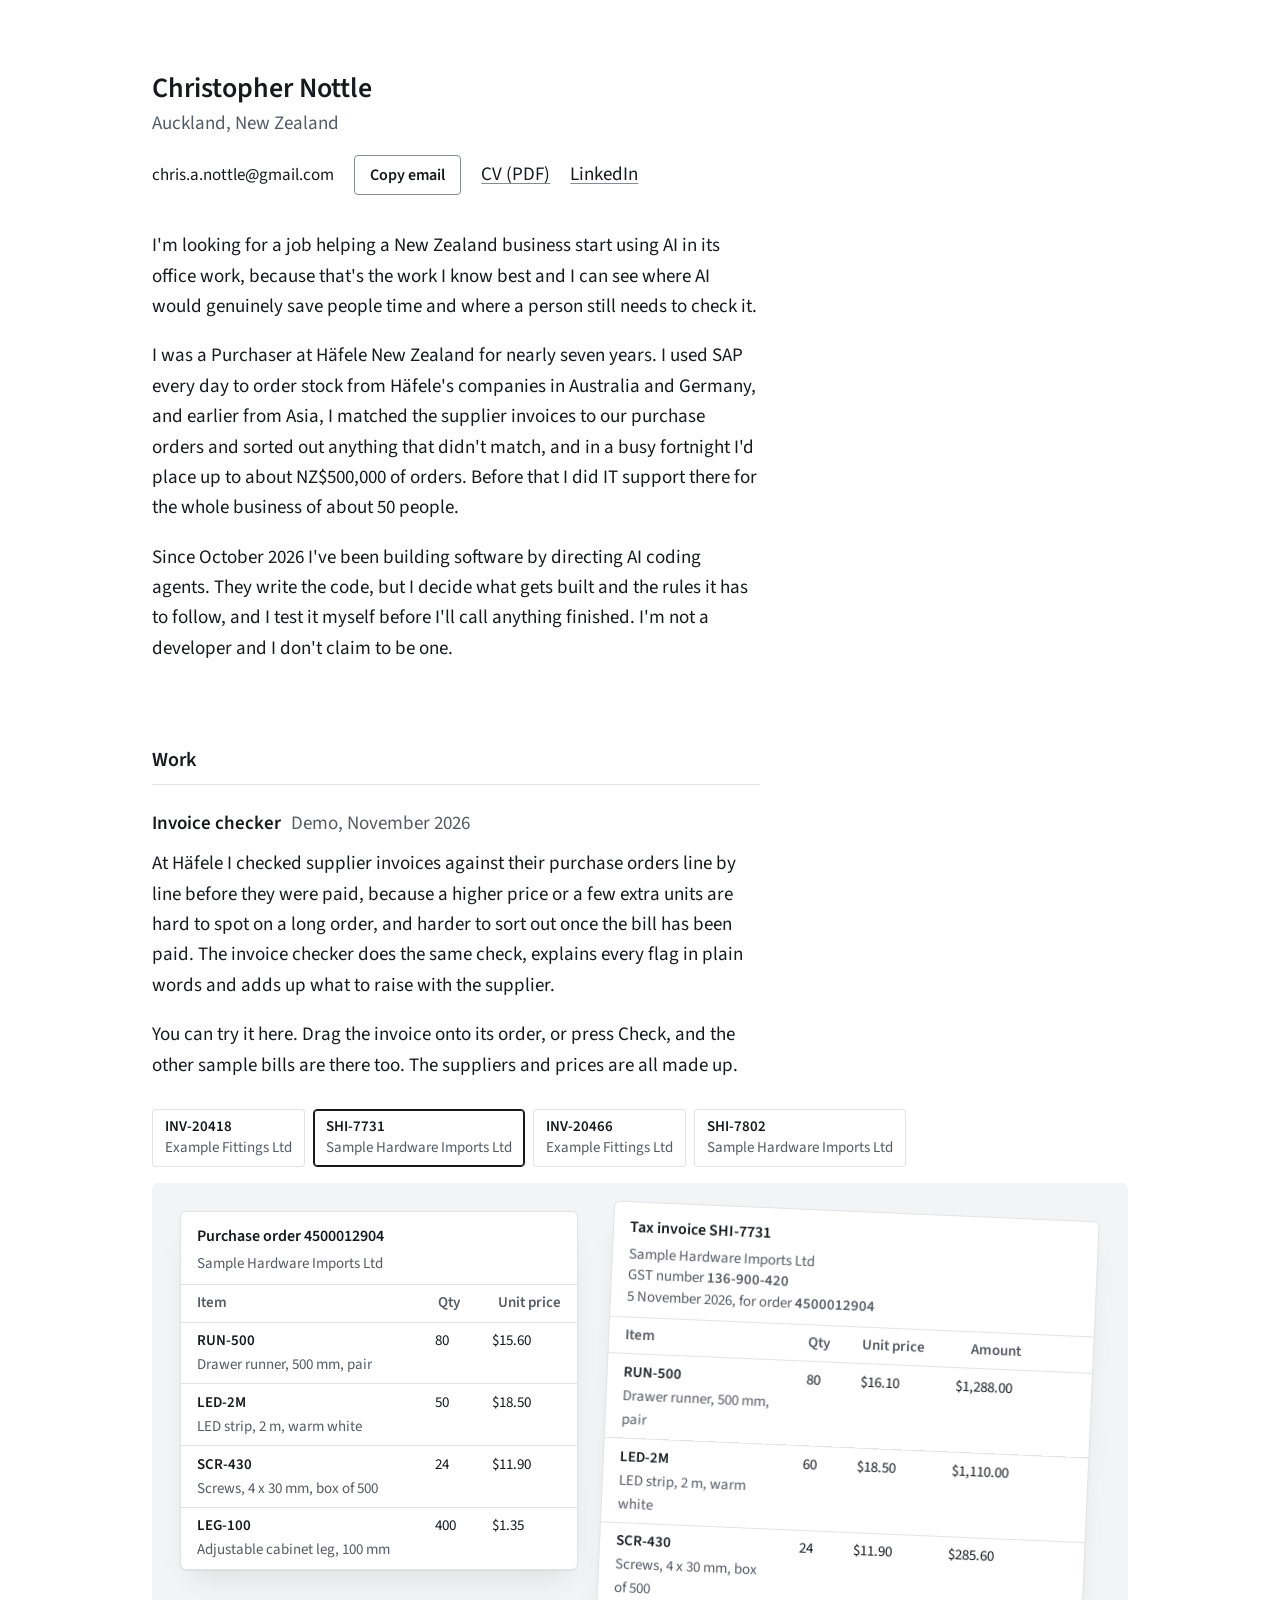
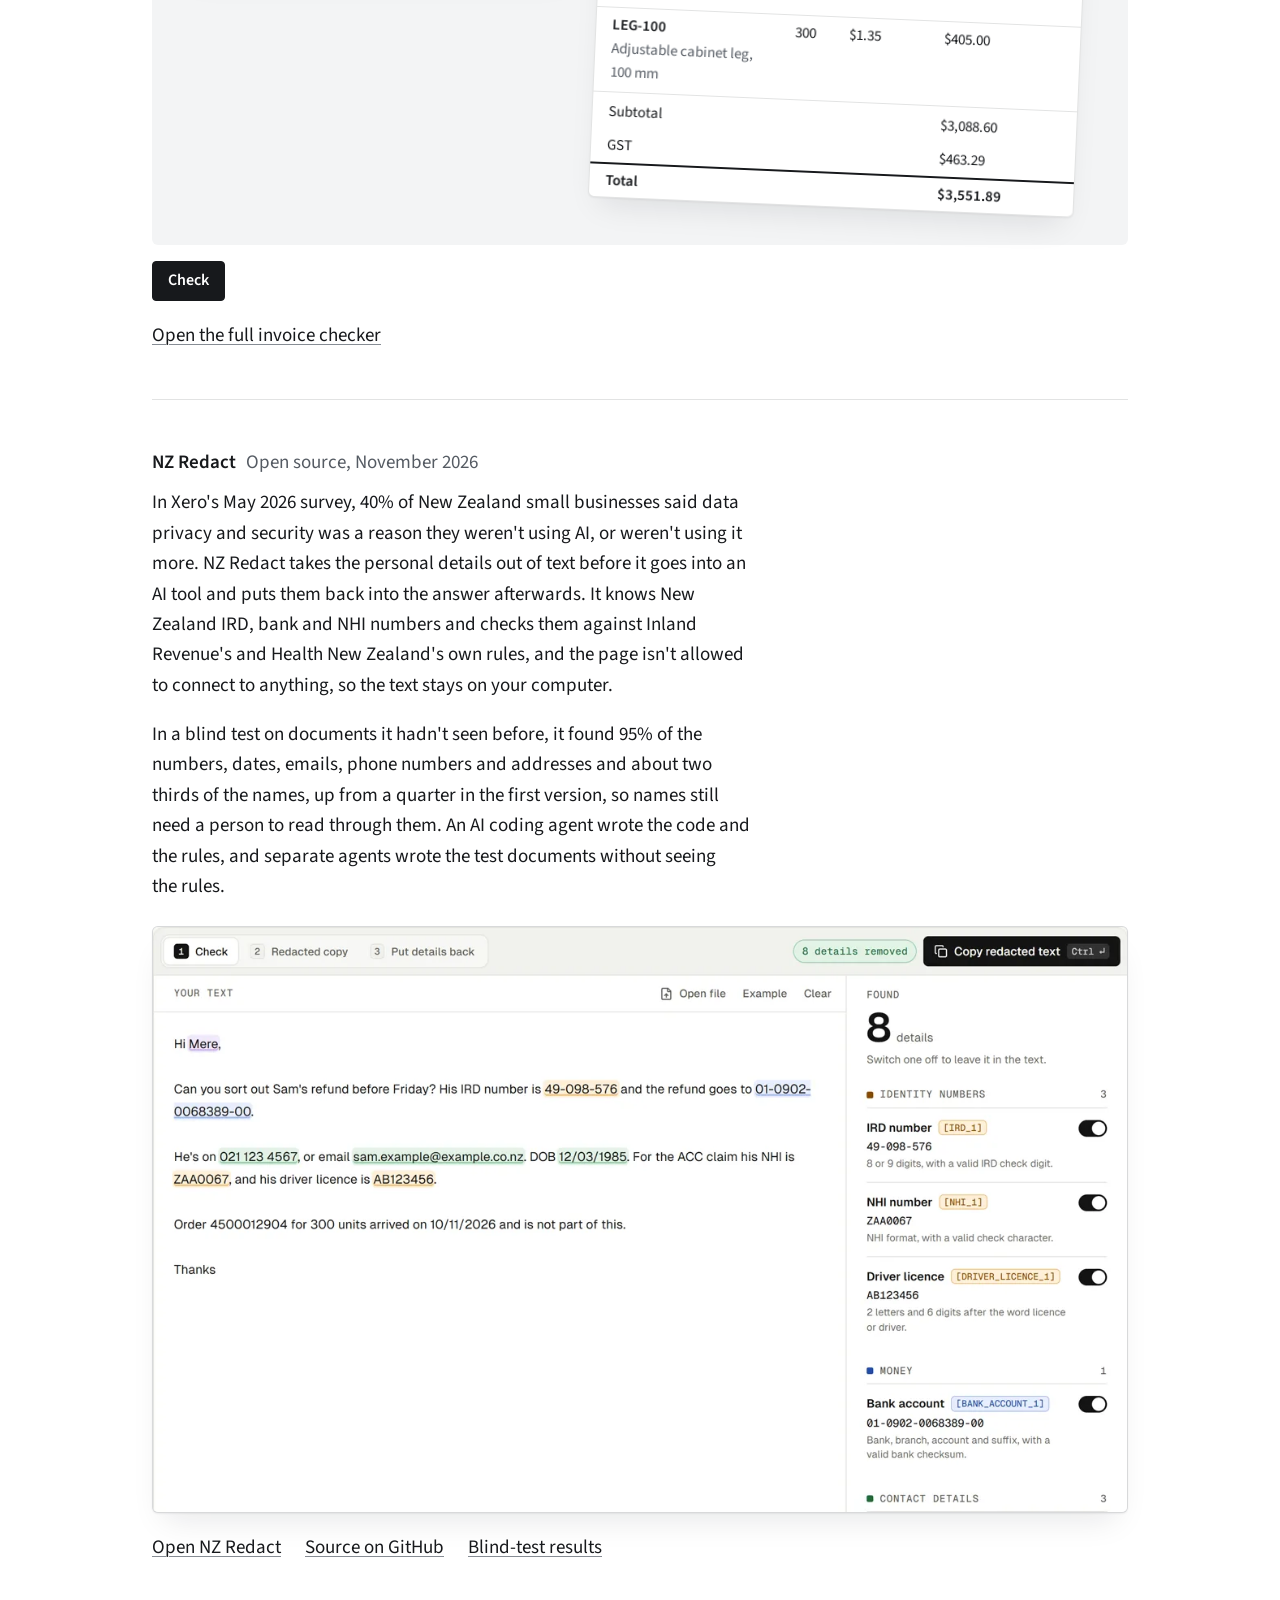
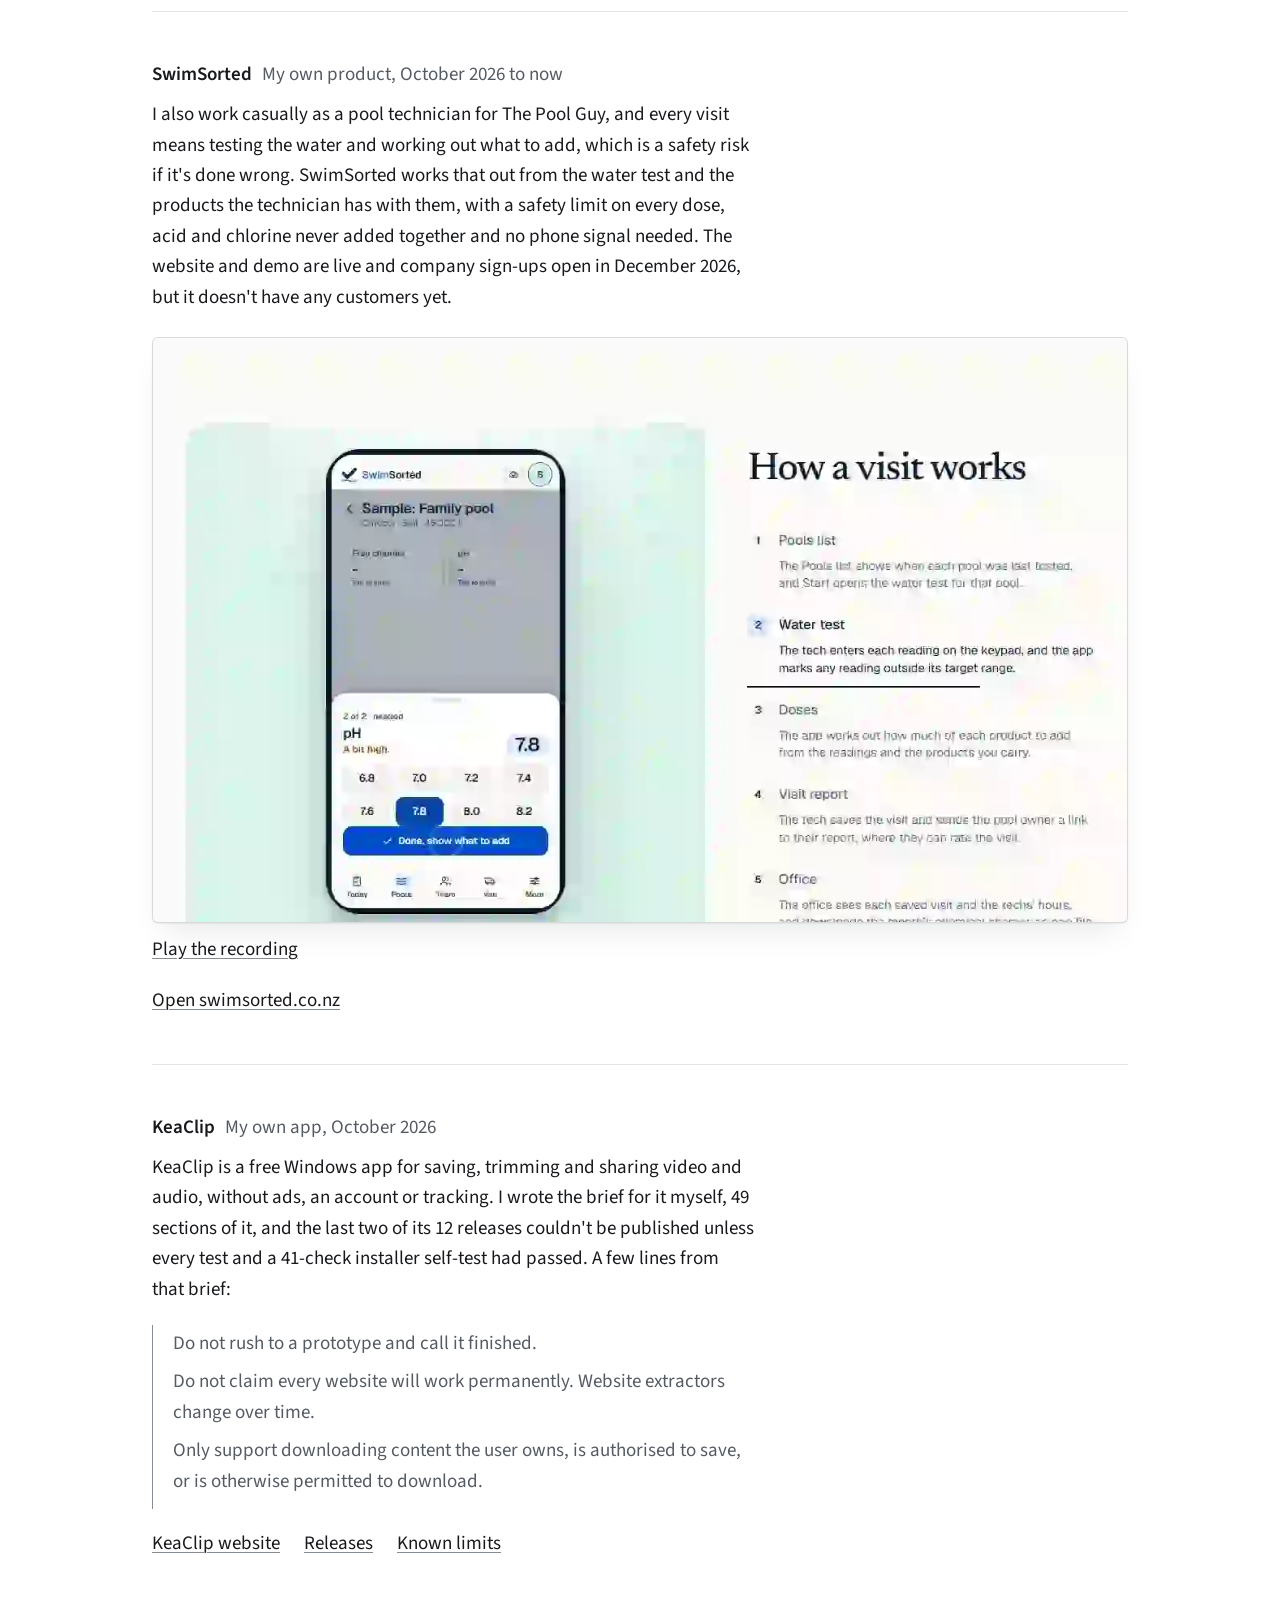
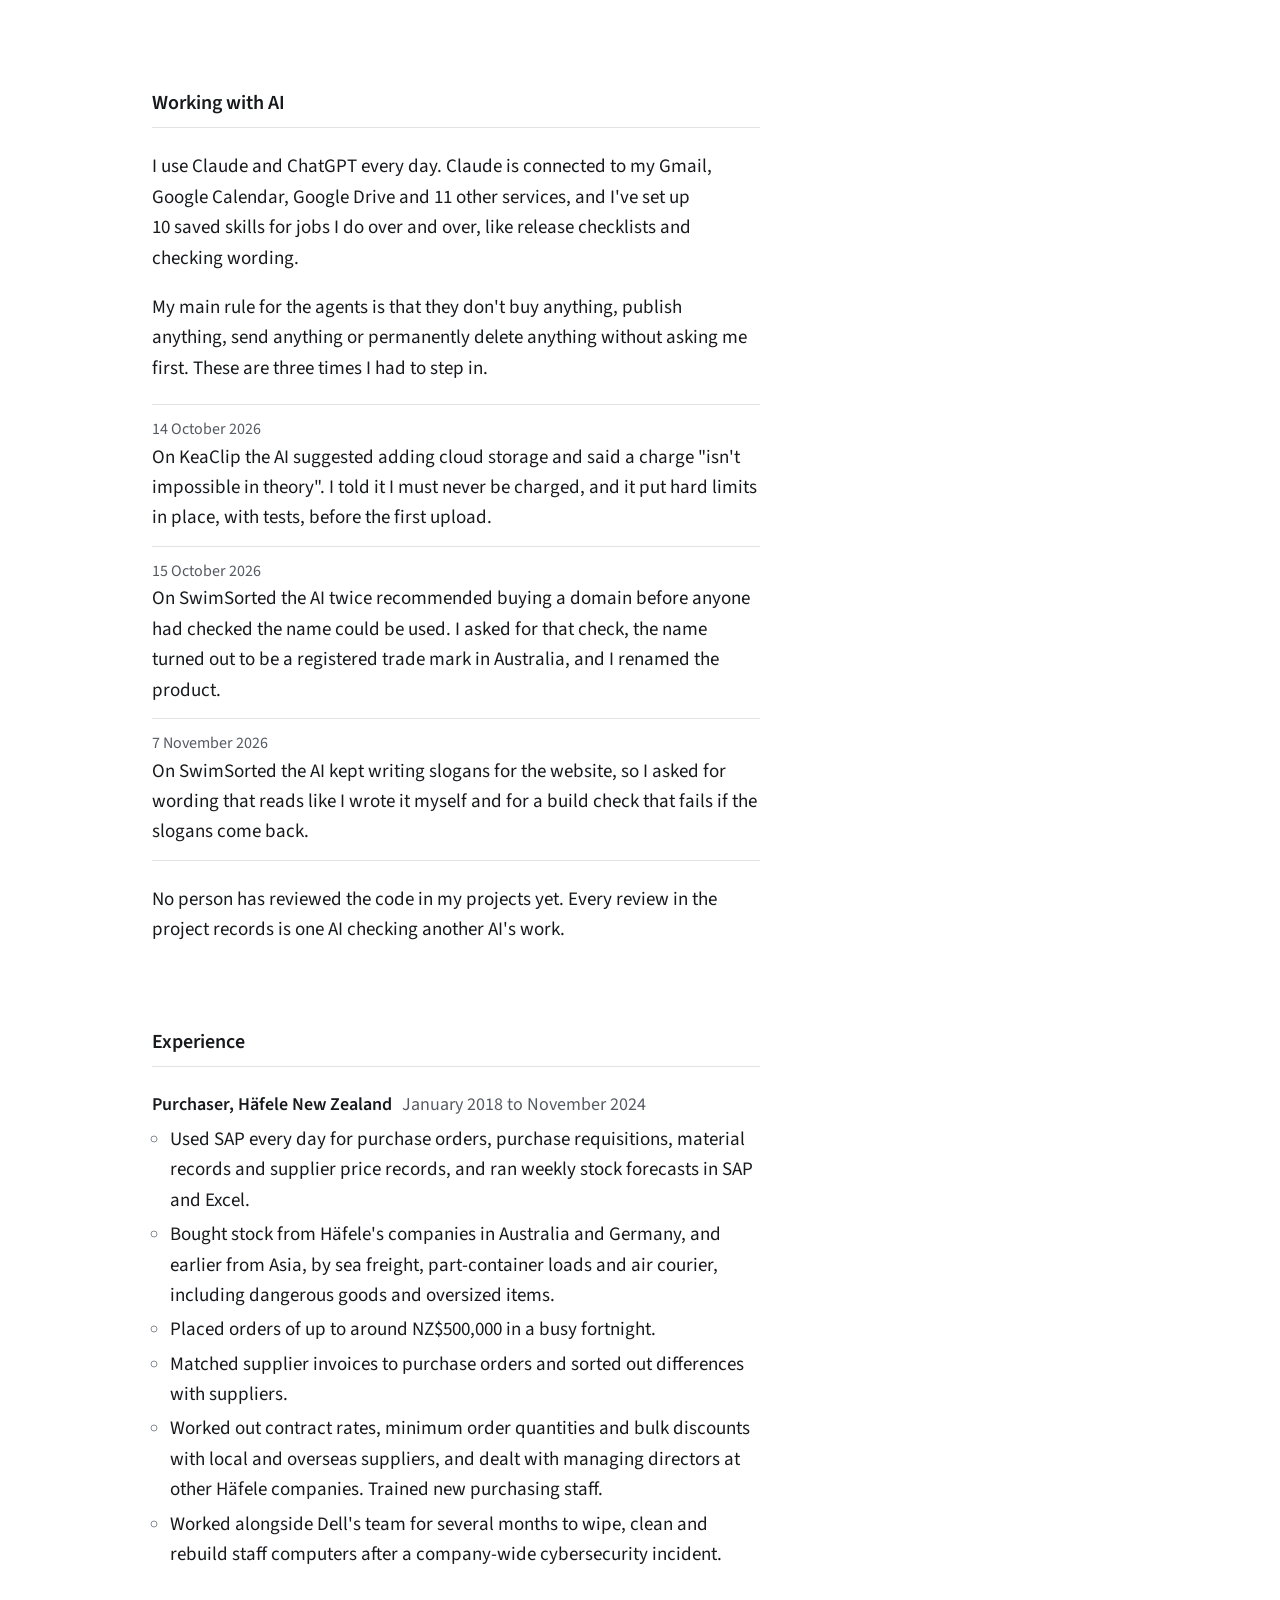
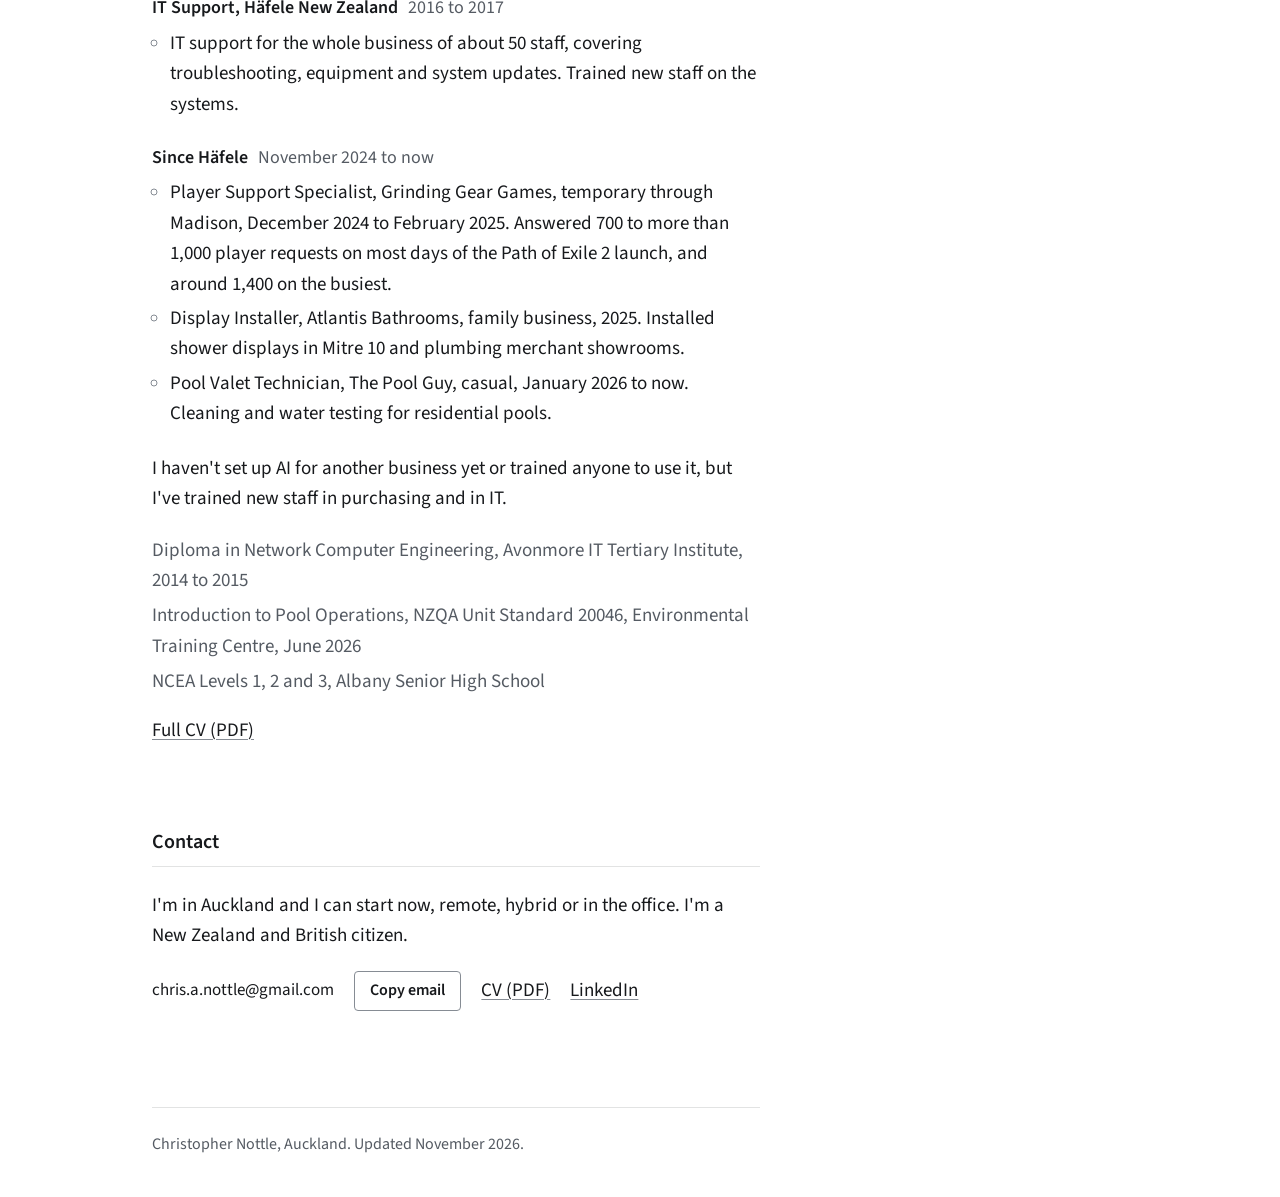
==== commit f4b38144: "NZ Redact: current names figure It now finds about two thirds of names in blind tests, up from a qua" ====
--- a/index.html
+++ b/index.html
@@ -76,7 +76,7 @@
         <div class="letter">
           <h3 id="redact-h">NZ Redact <span class="when">Open source, November 2026</span></h3>
           <p>In Xero's May 2026 survey, 40% of New Zealand small businesses said data privacy and security was a reason they weren't using AI, or weren't using it more. NZ Redact takes the personal details out of text before it goes into an AI tool and puts them back into the answer afterwards. It knows New Zealand IRD, bank and NHI numbers and checks them against Inland Revenue's and Health New Zealand's own rules, and the page isn't allowed to connect to anything, so the text stays on your computer.</p>
-          <p>In a blind test on documents it hadn't seen before, it found 95% of the numbers, dates, emails, phone numbers and addresses but only about a quarter of the names, so names still need a person to read through them. An AI coding agent wrote the code and the rules, and a separate agent wrote the test documents without seeing the rules.</p>
+          <p>In a blind test on documents it hadn't seen before, it found 95% of the numbers, dates, emails, phone numbers and addresses and about two thirds of the names, up from a quarter in the first version, so names still need a person to read through them. An AI coding agent wrote the code and the rules, and separate agents wrote the test documents without seeing the rules.</p>
         </div>
         <figure class="shot">
           <picture>
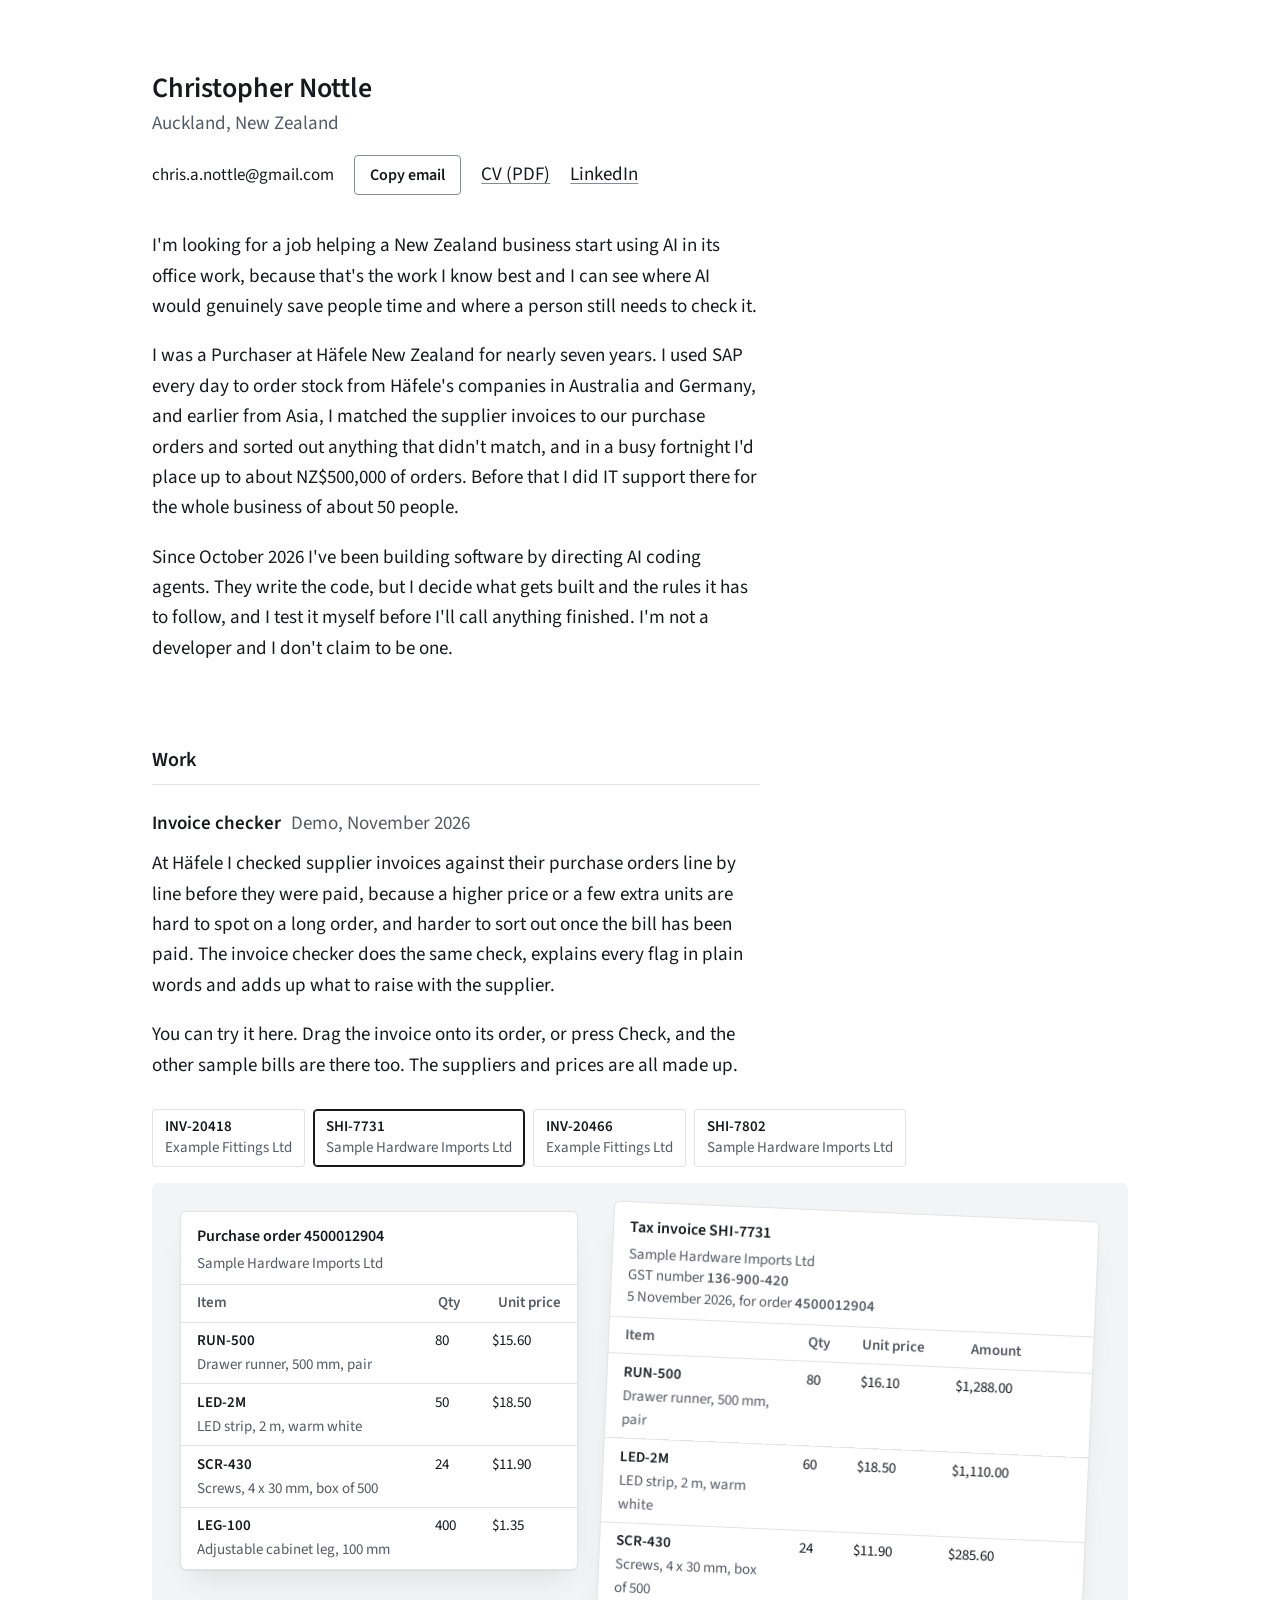
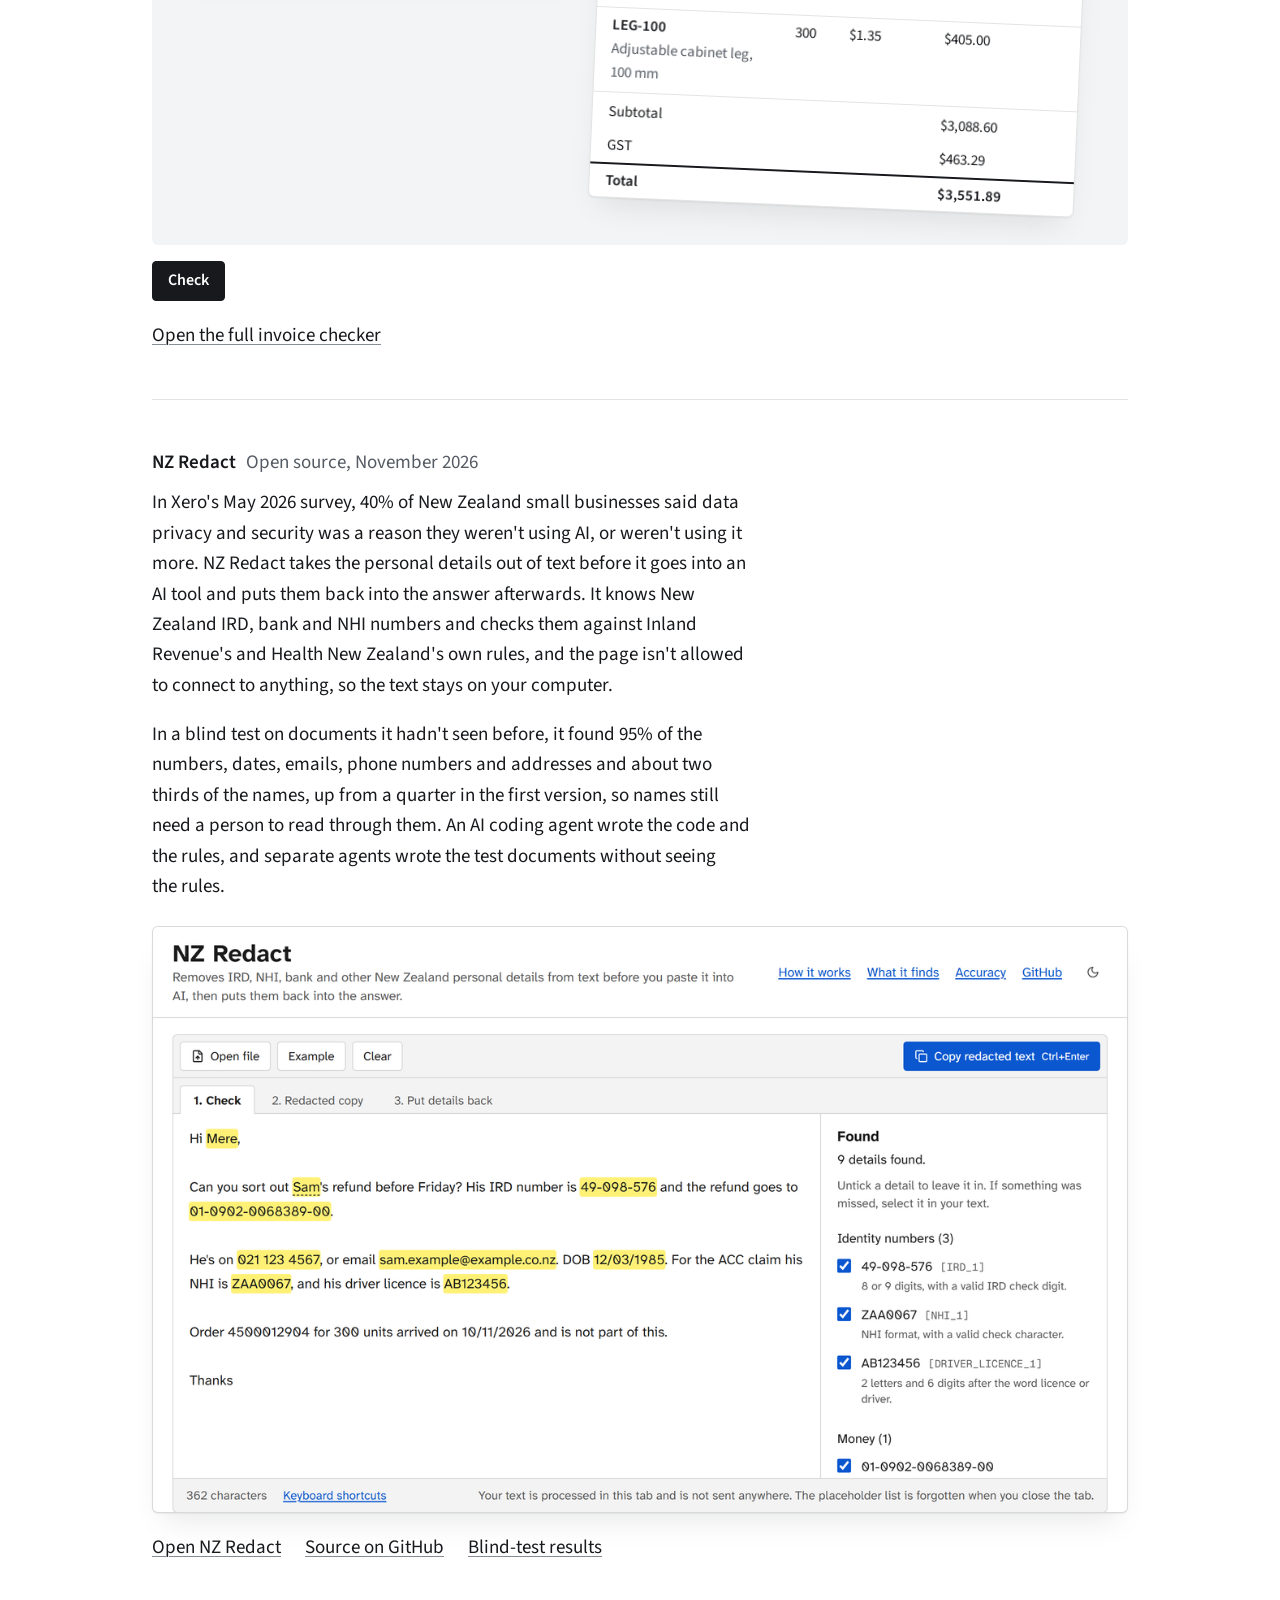
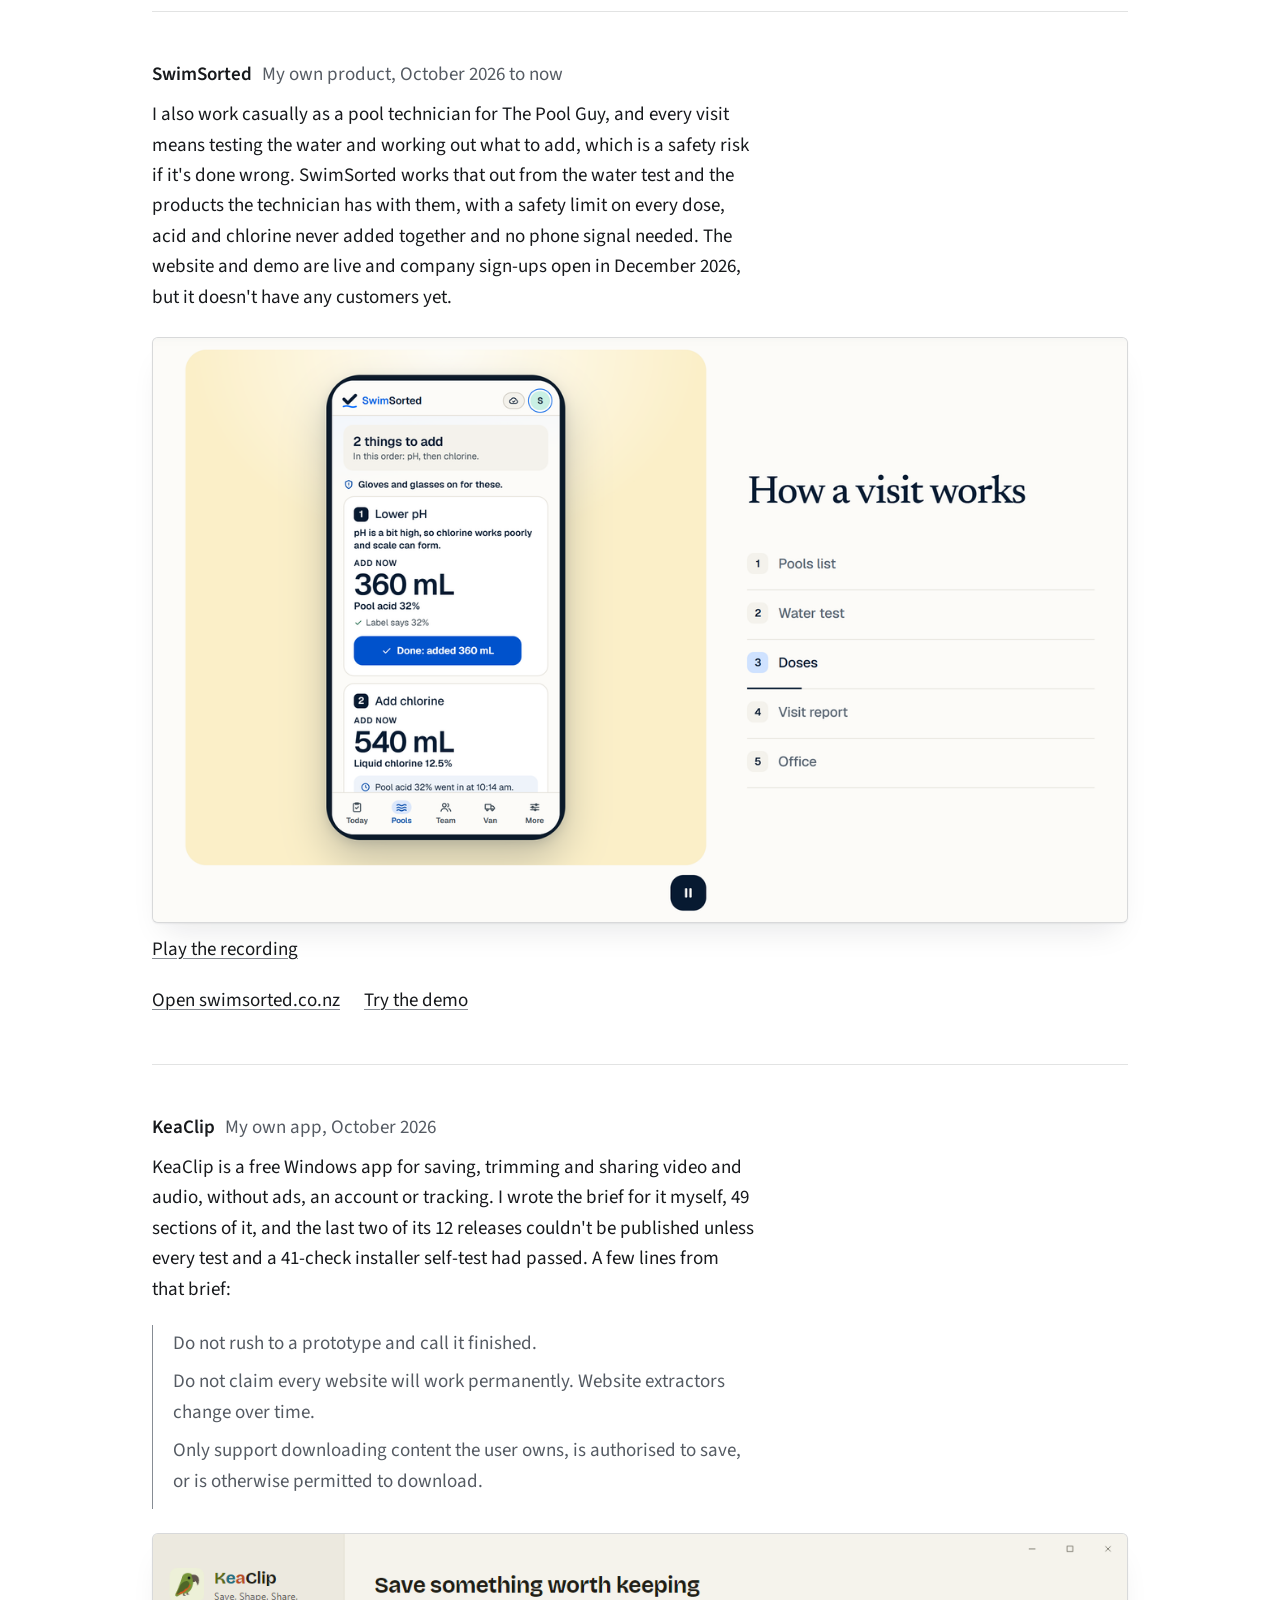
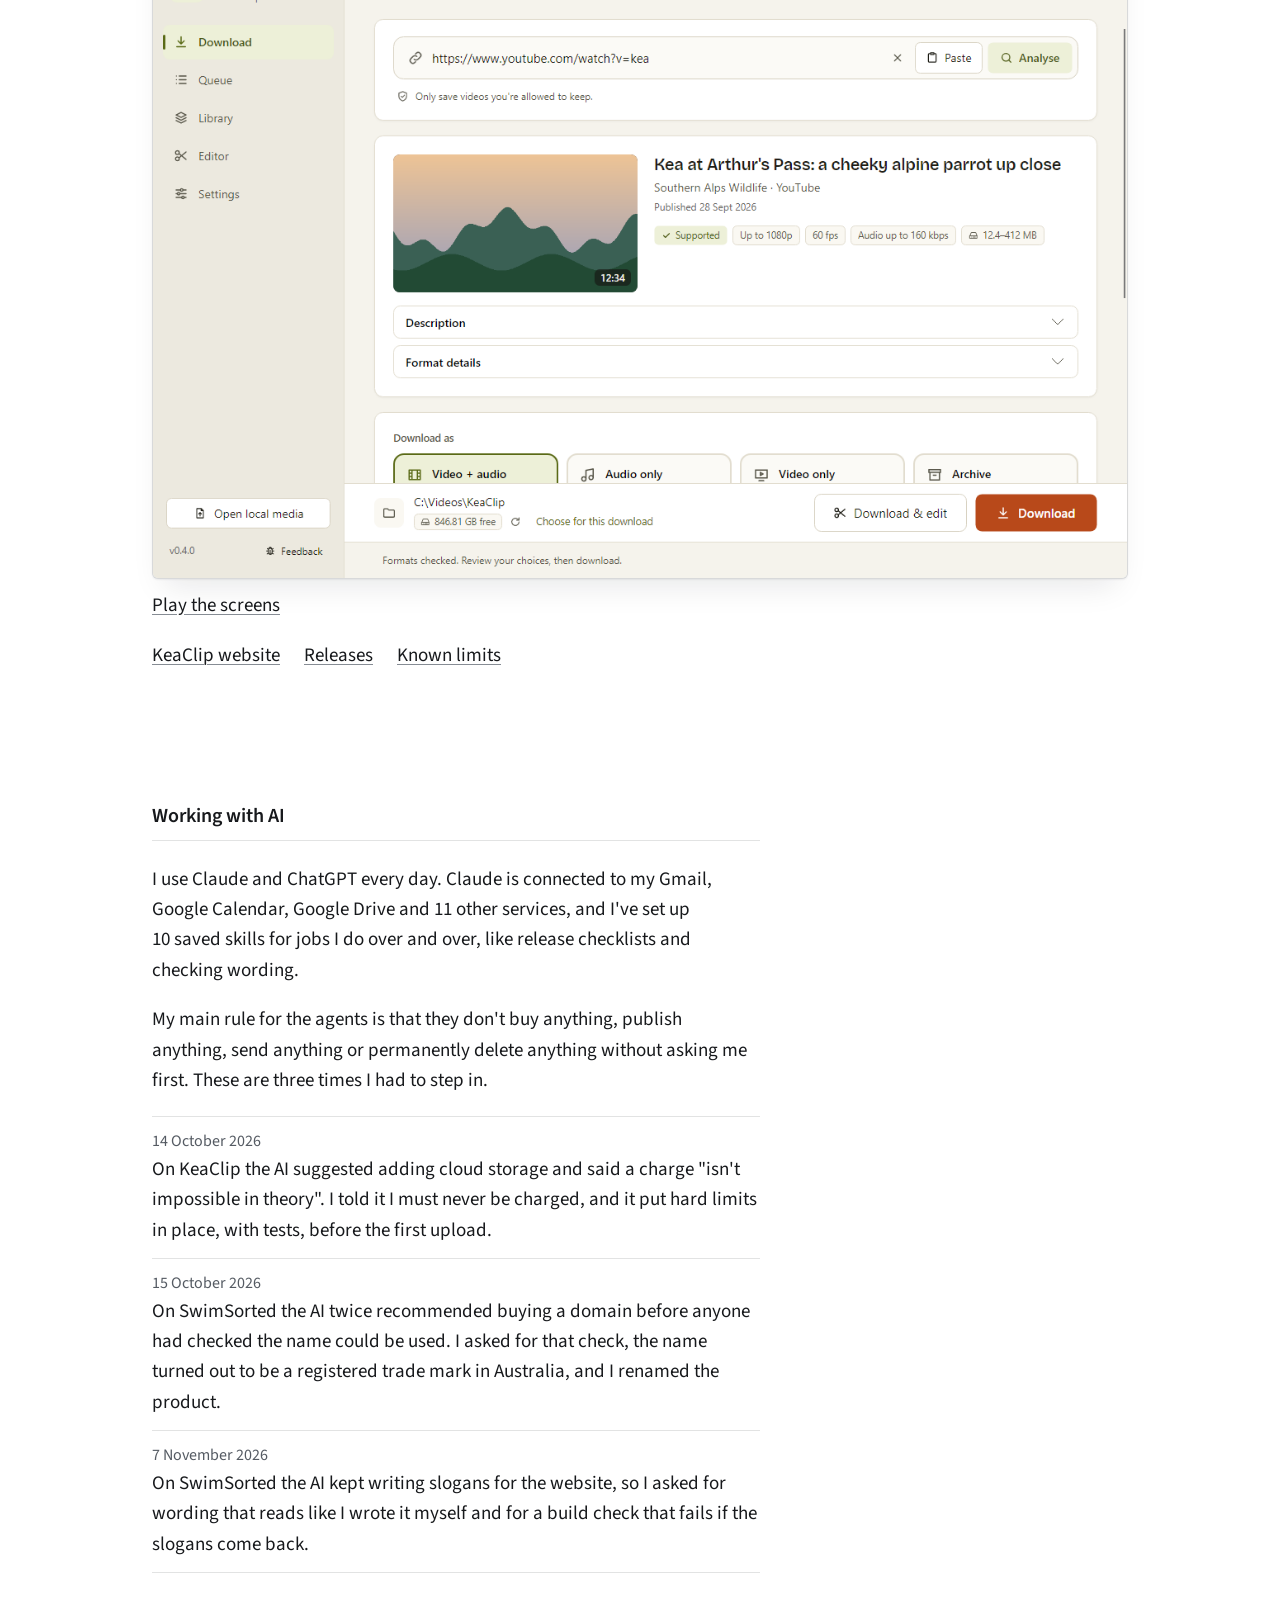
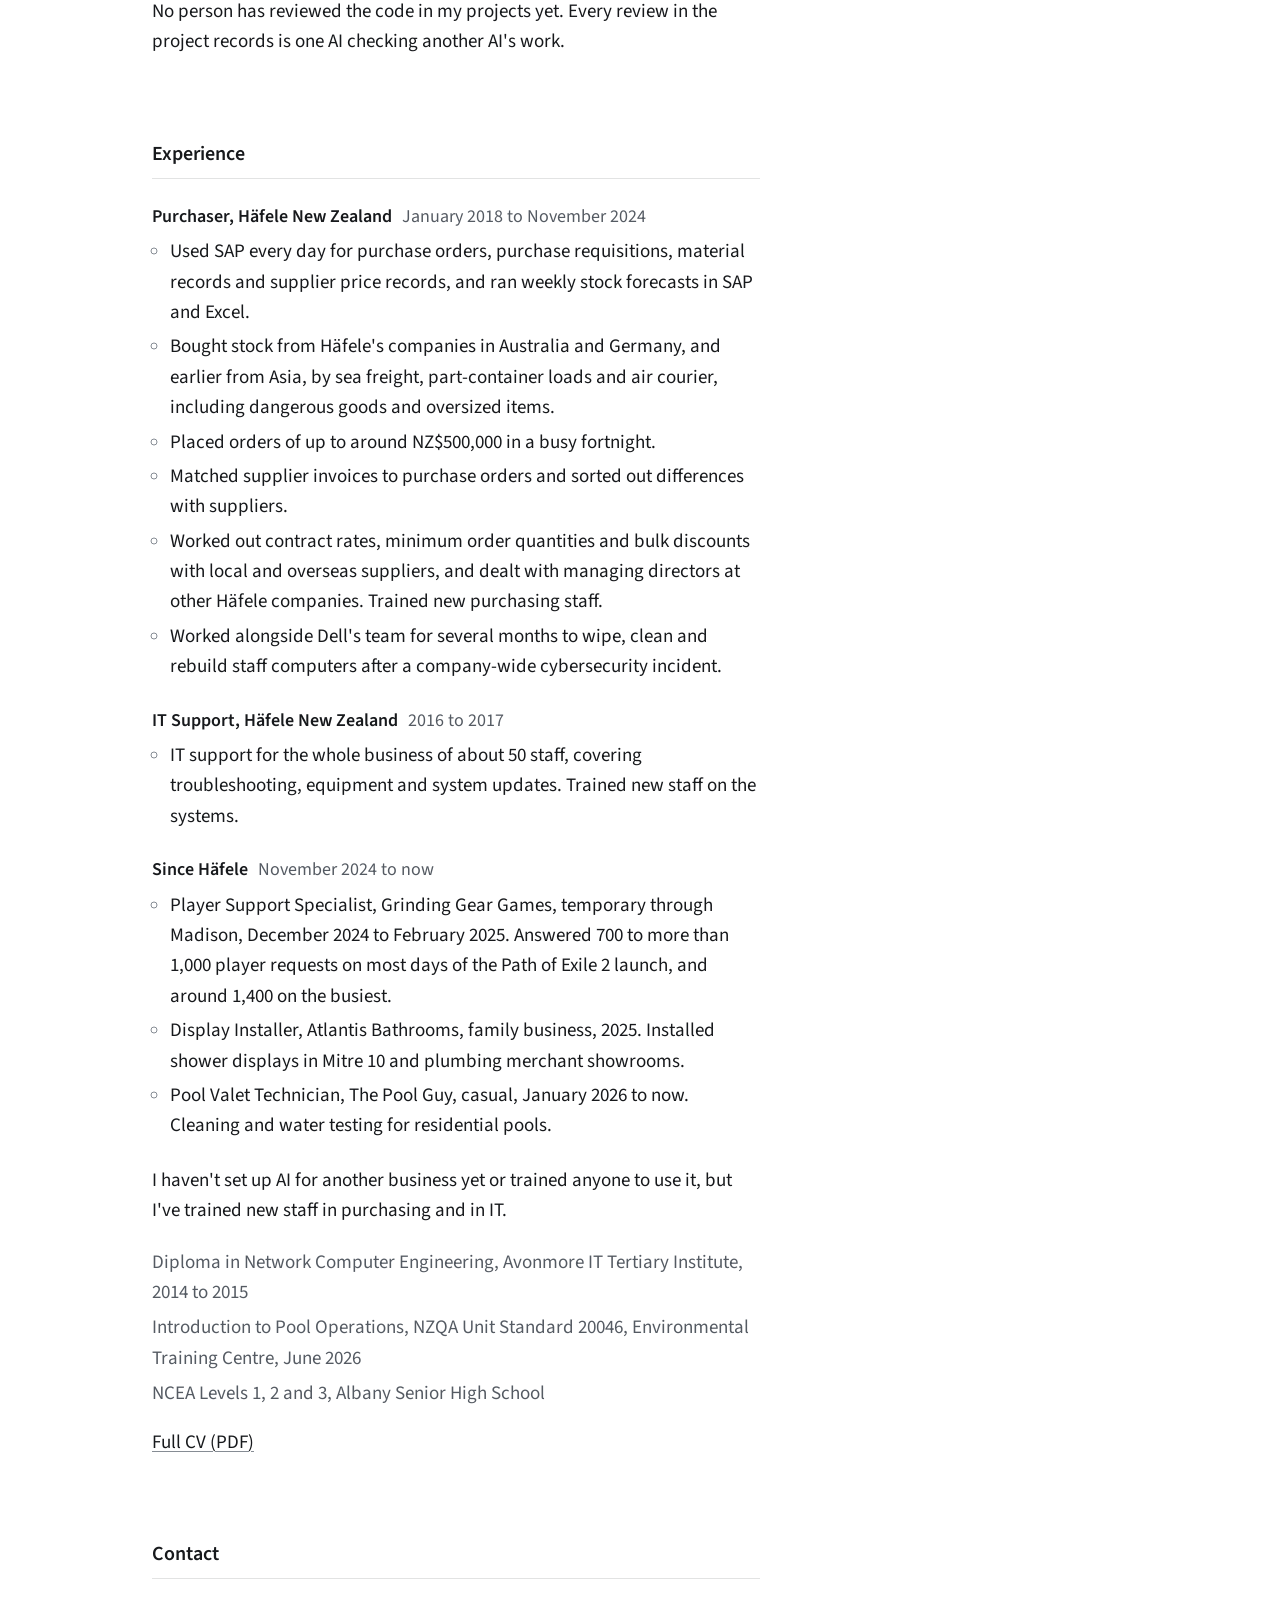
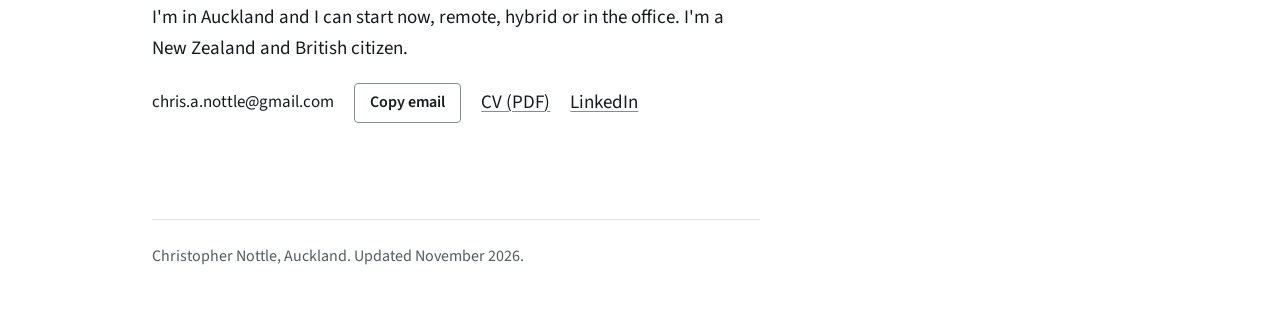
==== commit 3d321ee9: "Sharper SwimSorted picture, a readable phone clip, and KeaClip screens - SwimSorted: the picture is " ====
--- a/index.html
+++ b/index.html
@@ -93,12 +93,12 @@
           <h3 id="swimsorted-h">SwimSorted <span class="when">My own product, October 2026 to now</span></h3>
           <p>I also work casually as a pool technician for The Pool Guy, and every visit means testing the water and working out what to add, which is a safety risk if it's done wrong. SwimSorted works that out from the water test and the products the technician has with them, with a safety limit on every dose, acid and chlorine never added together and no phone signal needed. The website and demo are live and company sign-ups open in December 2026, but it doesn't have any customers yet.</p>
         </div>
-        <figure class="shot" data-swimsorted>
+        <figure class="shot" data-swimsorted data-clip="swimsorted">
           <div class="frame">
             <picture>
               <source type="image/webp" srcset="assets/img/swimsorted-visit.webp">
               <img src="assets/img/swimsorted-visit.jpg" width="1200" height="720" loading="lazy" decoding="async"
-                alt="SwimSorted's How a visit works section, on sample data. A phone shows a technician entering a pH reading of 7.8 for a sample family pool, next to the five steps of a visit.">
+                alt="SwimSorted's How a visit works section, on sample data. A phone shows the doses for a sample pool, 360 mL of pool acid 32% to lower the pH first, then 540 mL of liquid chlorine 12.5%. Beside it is the list of the five steps of a visit, with Doses as the current step.">
             </picture>
           </div>
           <div class="shot-actions">
@@ -106,7 +106,7 @@
             <button type="button" class="btn-quiet" data-live hidden>Show the live site here</button>
           </div>
         </figure>
-        <p class="letter links"><a href="https://swimsorted.co.nz" rel="noopener">Open swimsorted.co.nz</a></p>
+        <p class="letter links"><a href="https://swimsorted.co.nz" rel="noopener">Open swimsorted.co.nz</a> <a href="https://swimsorted.co.nz/?demo" target="_blank" rel="noopener">Try the demo<span class="visually-hidden"> (opens in a new tab)</span></a></p>
       </article>
 
       <article class="project" id="keaclip" aria-labelledby="keaclip-h">
@@ -118,8 +118,20 @@
             <p>Do not claim every website will work permanently. Website extractors change over time.</p>
             <p>Only support downloading content the user owns, is authorised to save, or is otherwise permitted to download.</p>
           </blockquote>
-          <p class="links"><a href="https://langkurst.github.io/KeaClip/" rel="noopener">KeaClip website</a> <a href="https://github.com/Langkurst/KeaClip/releases" rel="noopener">Releases</a> <a href="https://github.com/Langkurst/KeaClip/blob/main/docs/KNOWN_LIMITATIONS.md" rel="noopener">Known limits</a></p>
-        </div>
+        </div>
+        <figure class="shot" data-keaclip data-clip="keaclip">
+          <div class="frame">
+            <picture>
+              <source type="image/webp" srcset="assets/img/keaclip-download.webp">
+              <img src="assets/img/keaclip-download.jpg" width="1180" height="780" loading="lazy" decoding="async"
+                alt="KeaClip version 0.4.0, the Download screen in the light theme. A sample video link has been checked, and the screen shows the video's title and picture, the formats it is available in, the choice of video and audio, audio only, video only or archive, and the Download button.">
+            </picture>
+          </div>
+          <div class="shot-actions">
+            <button type="button" class="btn-quiet needs-js" data-play>Play the screens</button>
+          </div>
+        </figure>
+        <p class="letter links"><a href="https://langkurst.github.io/KeaClip/" rel="noopener">KeaClip website</a> <a href="https://github.com/Langkurst/KeaClip/releases" rel="noopener">Releases</a> <a href="https://github.com/Langkurst/KeaClip/blob/main/docs/KNOWN_LIMITATIONS.md" rel="noopener">Known limits</a></p>
       </article>
     </section>
 
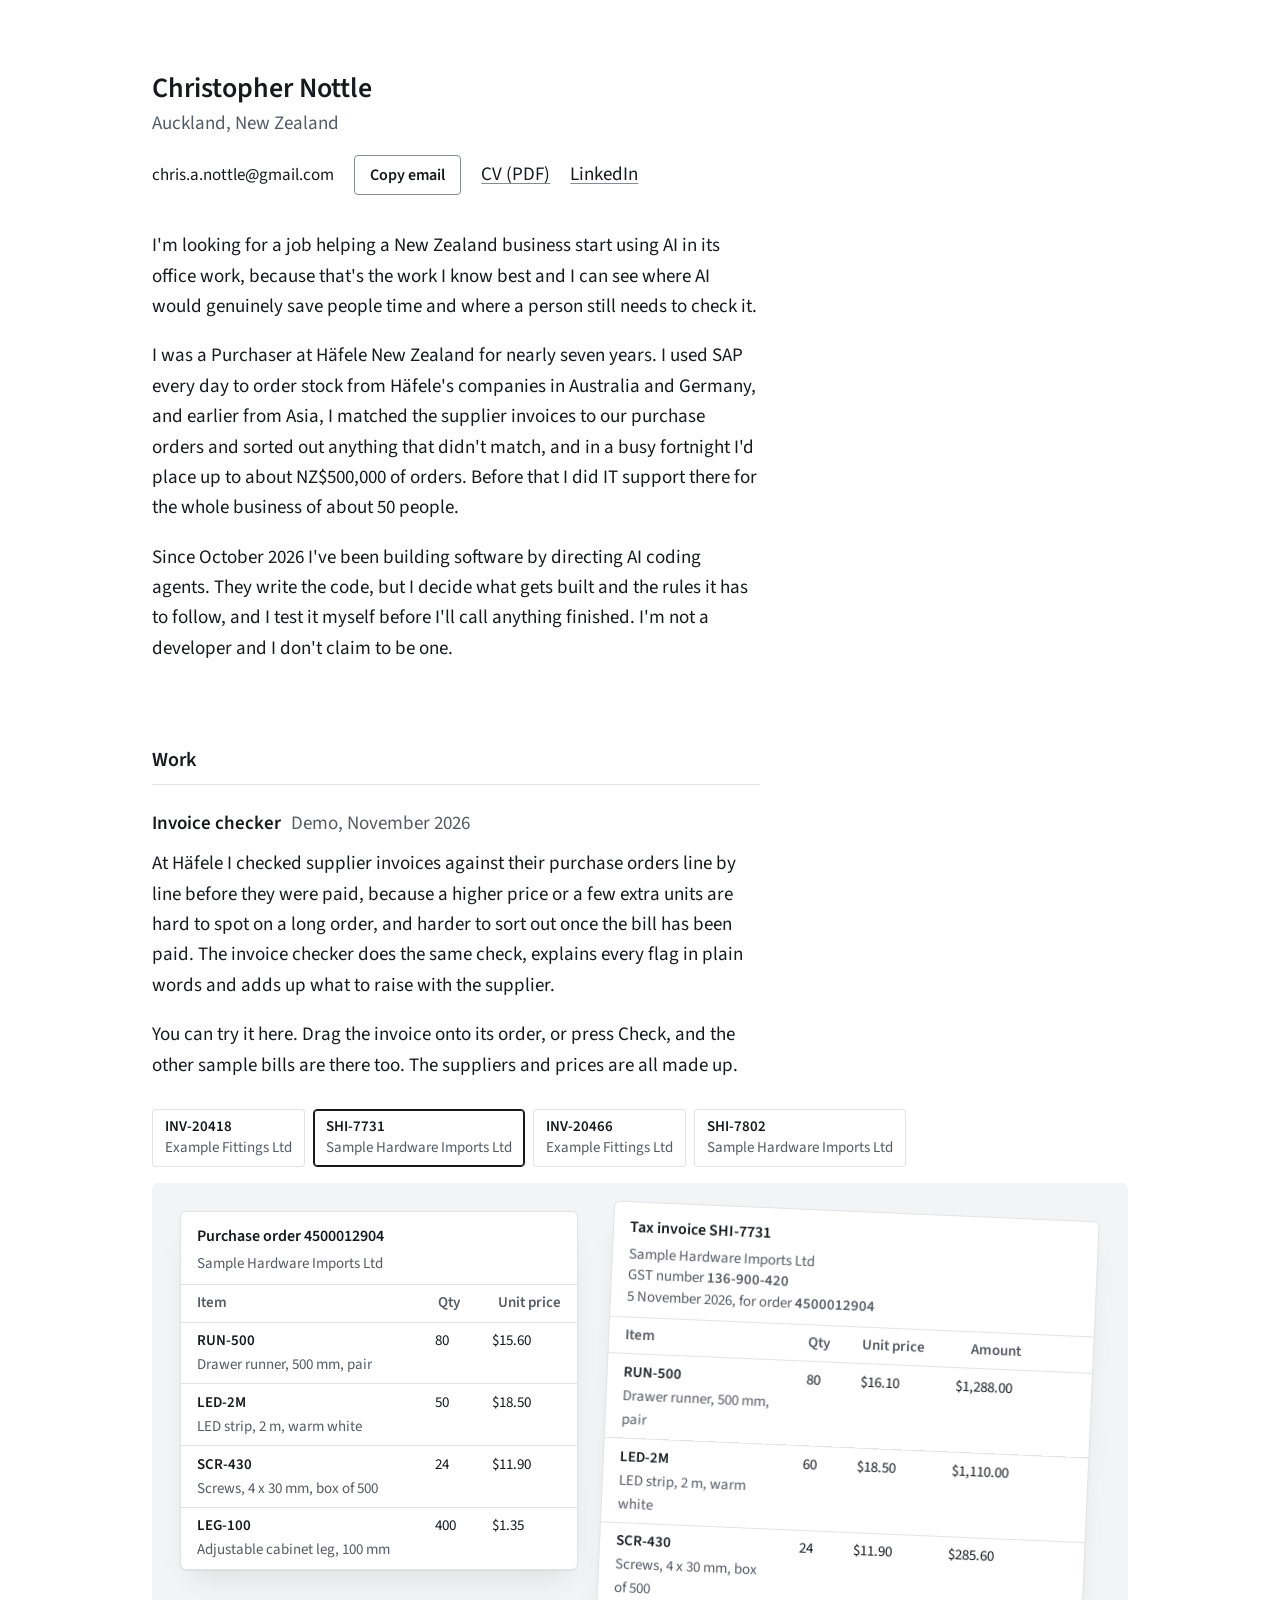
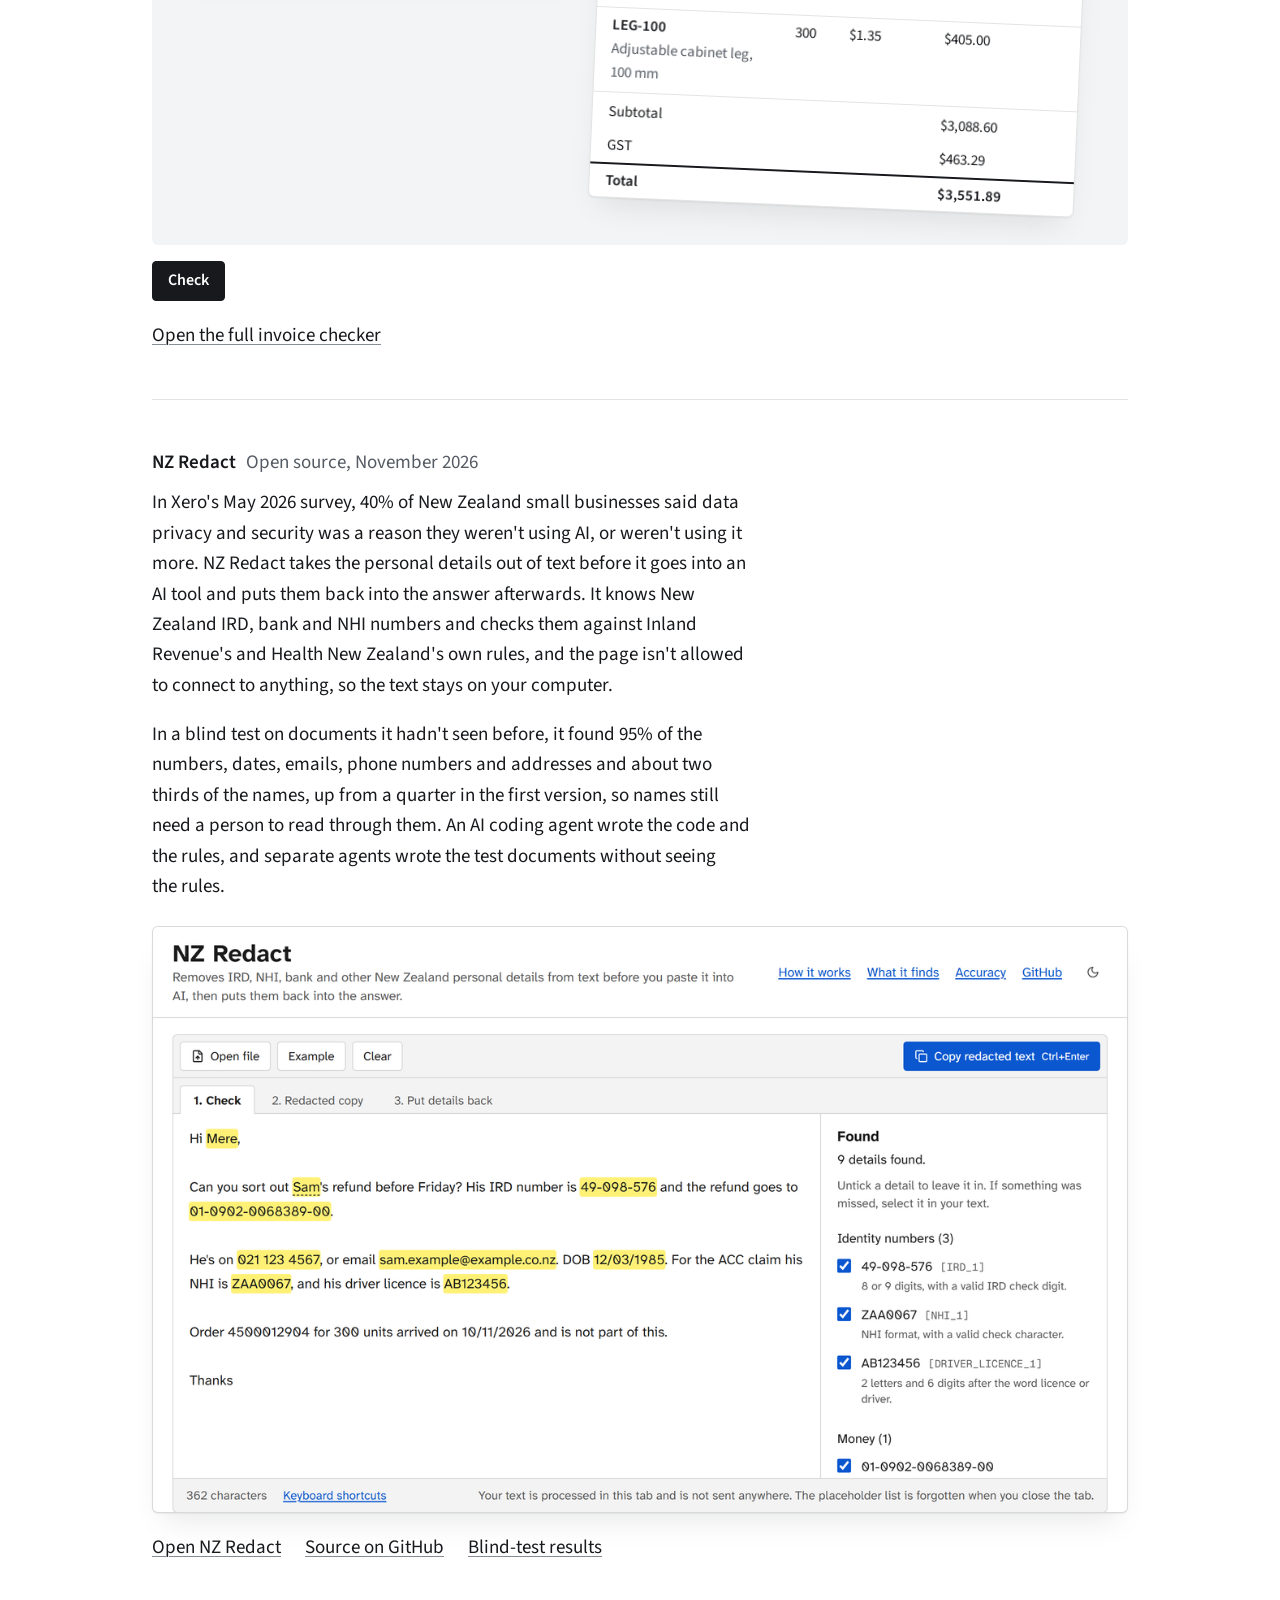
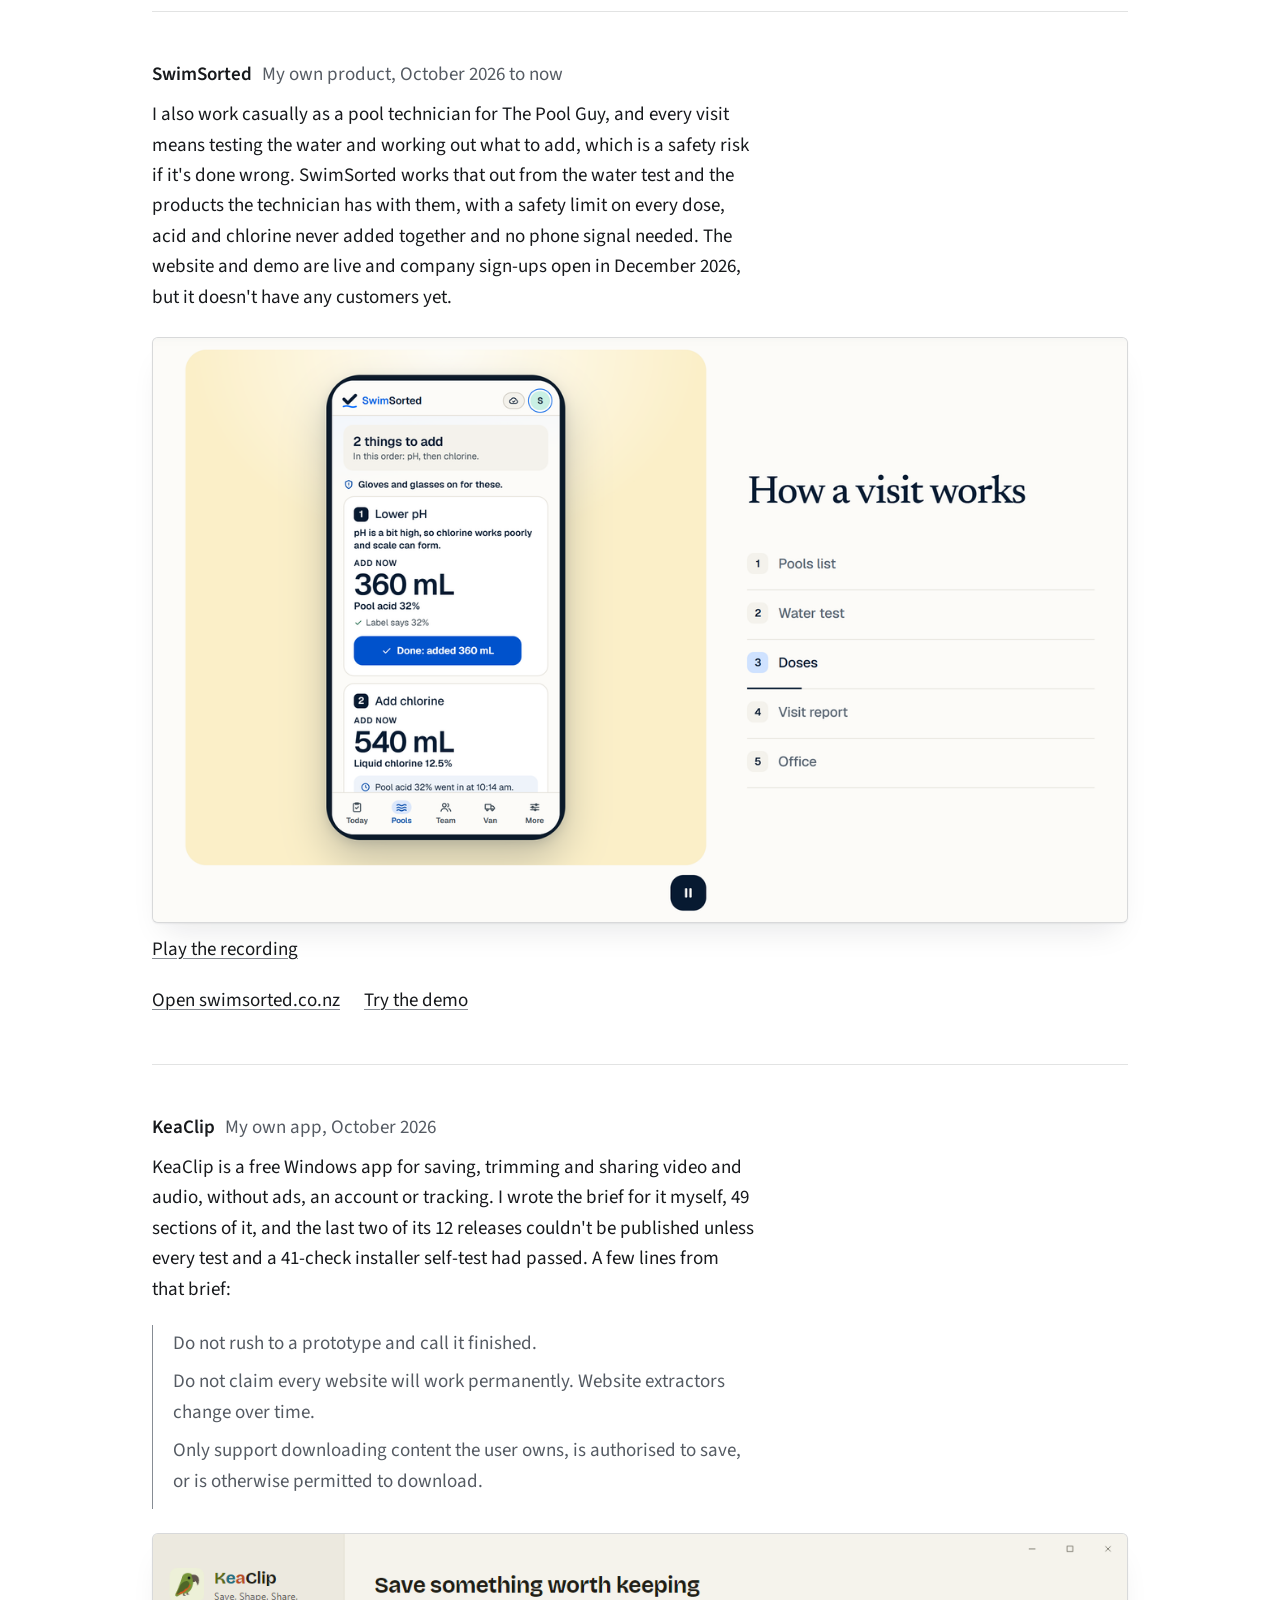
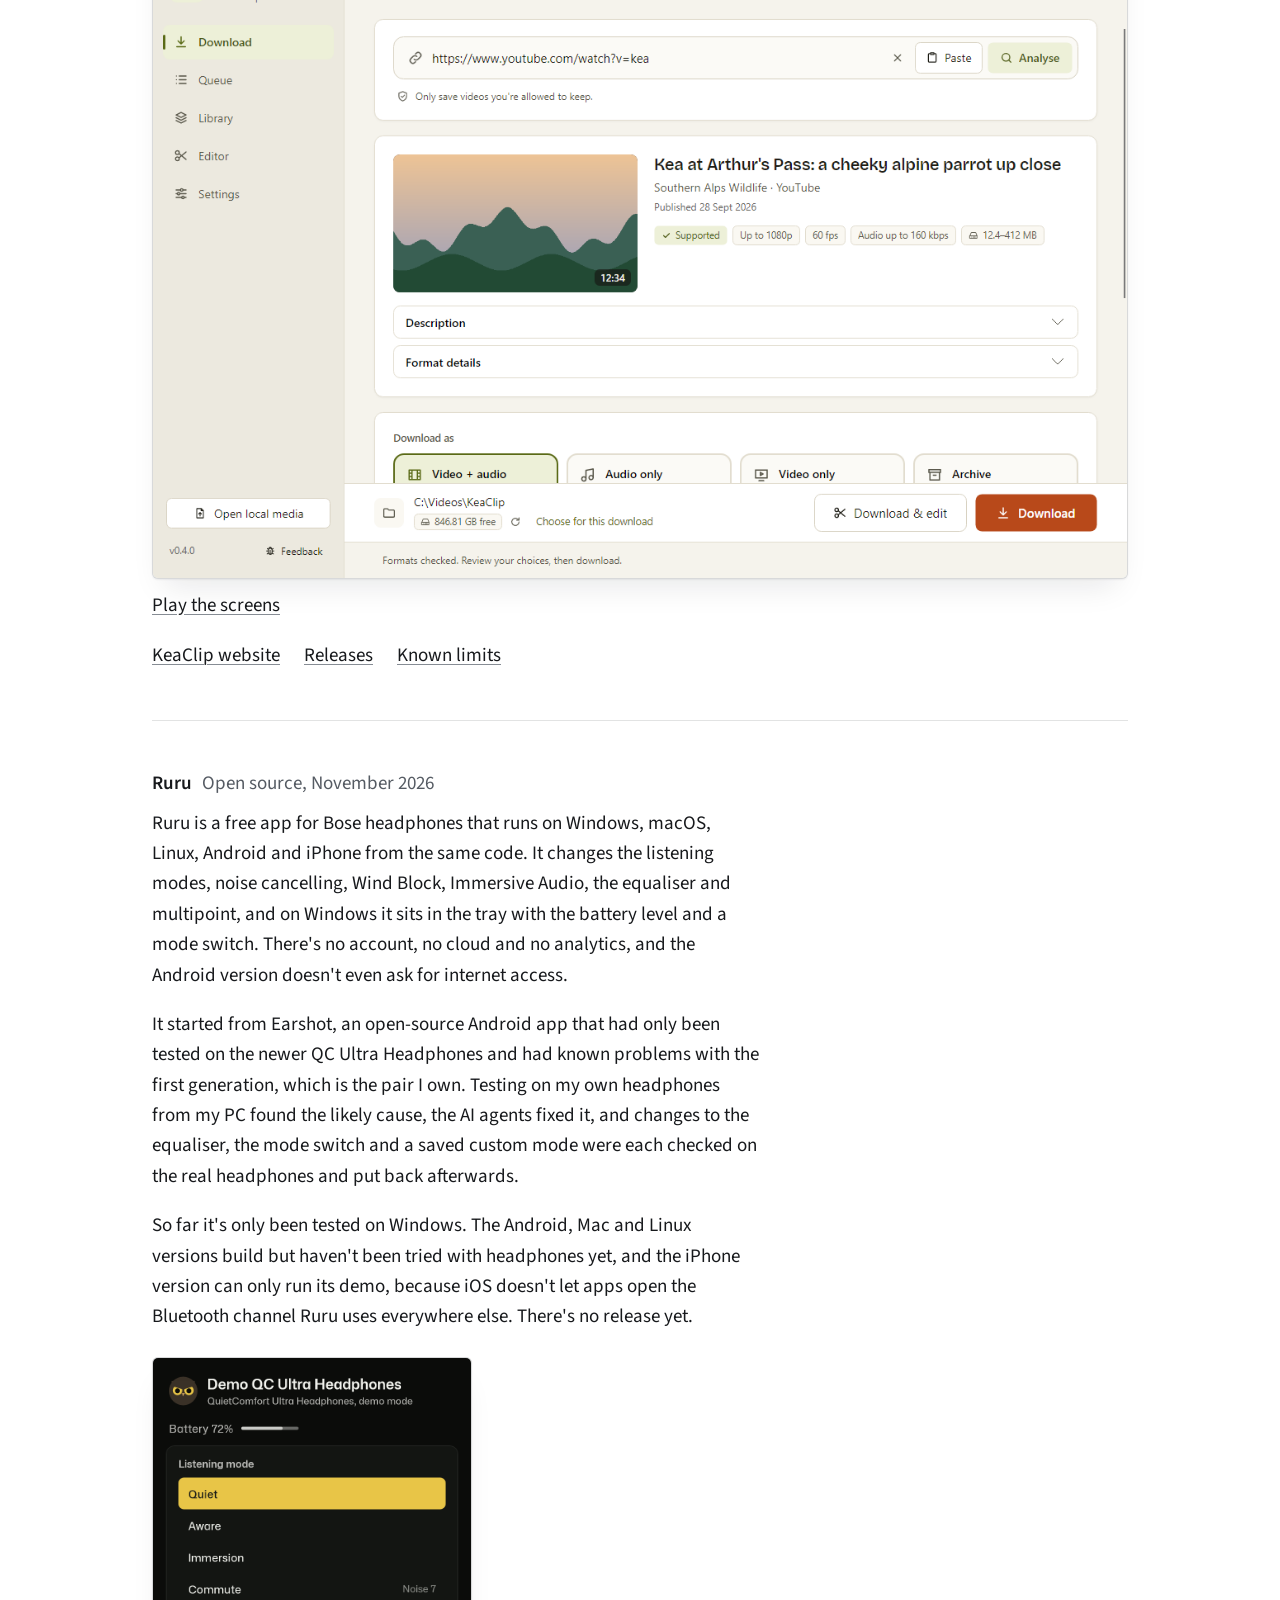
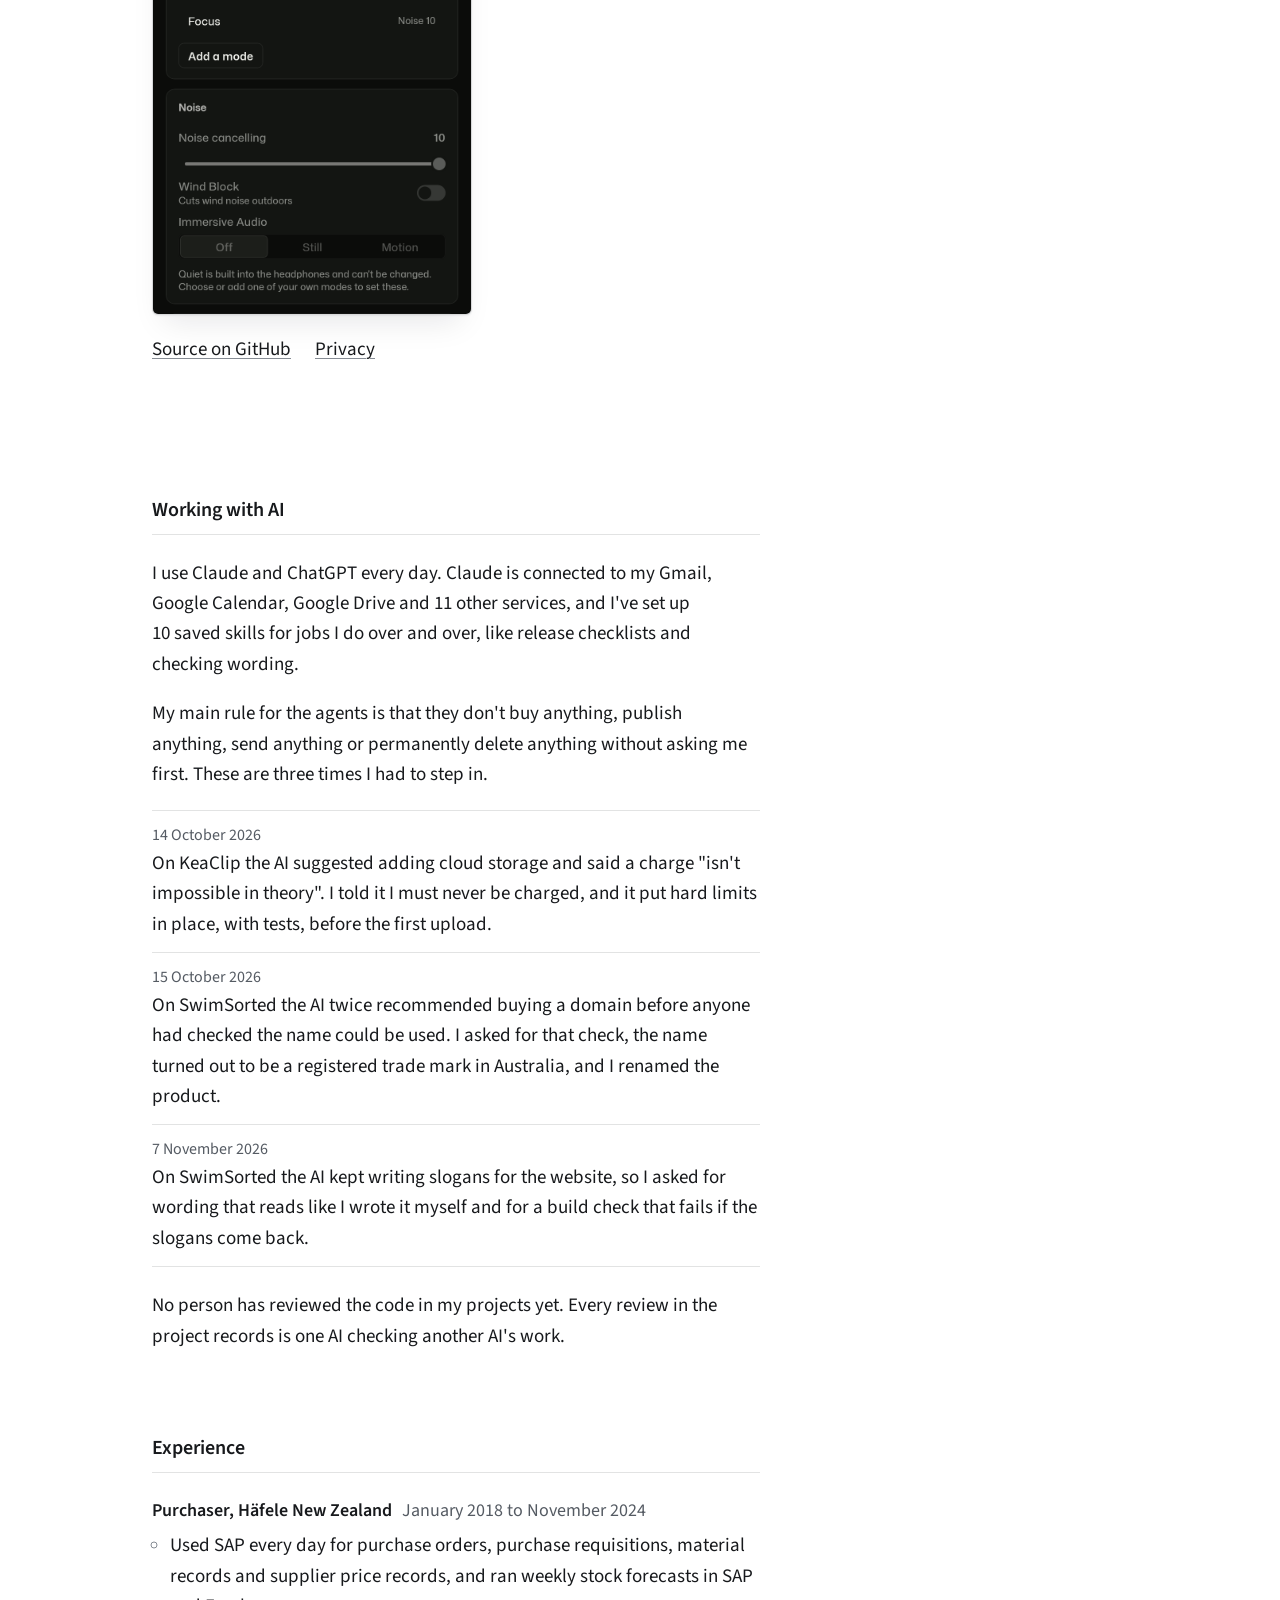
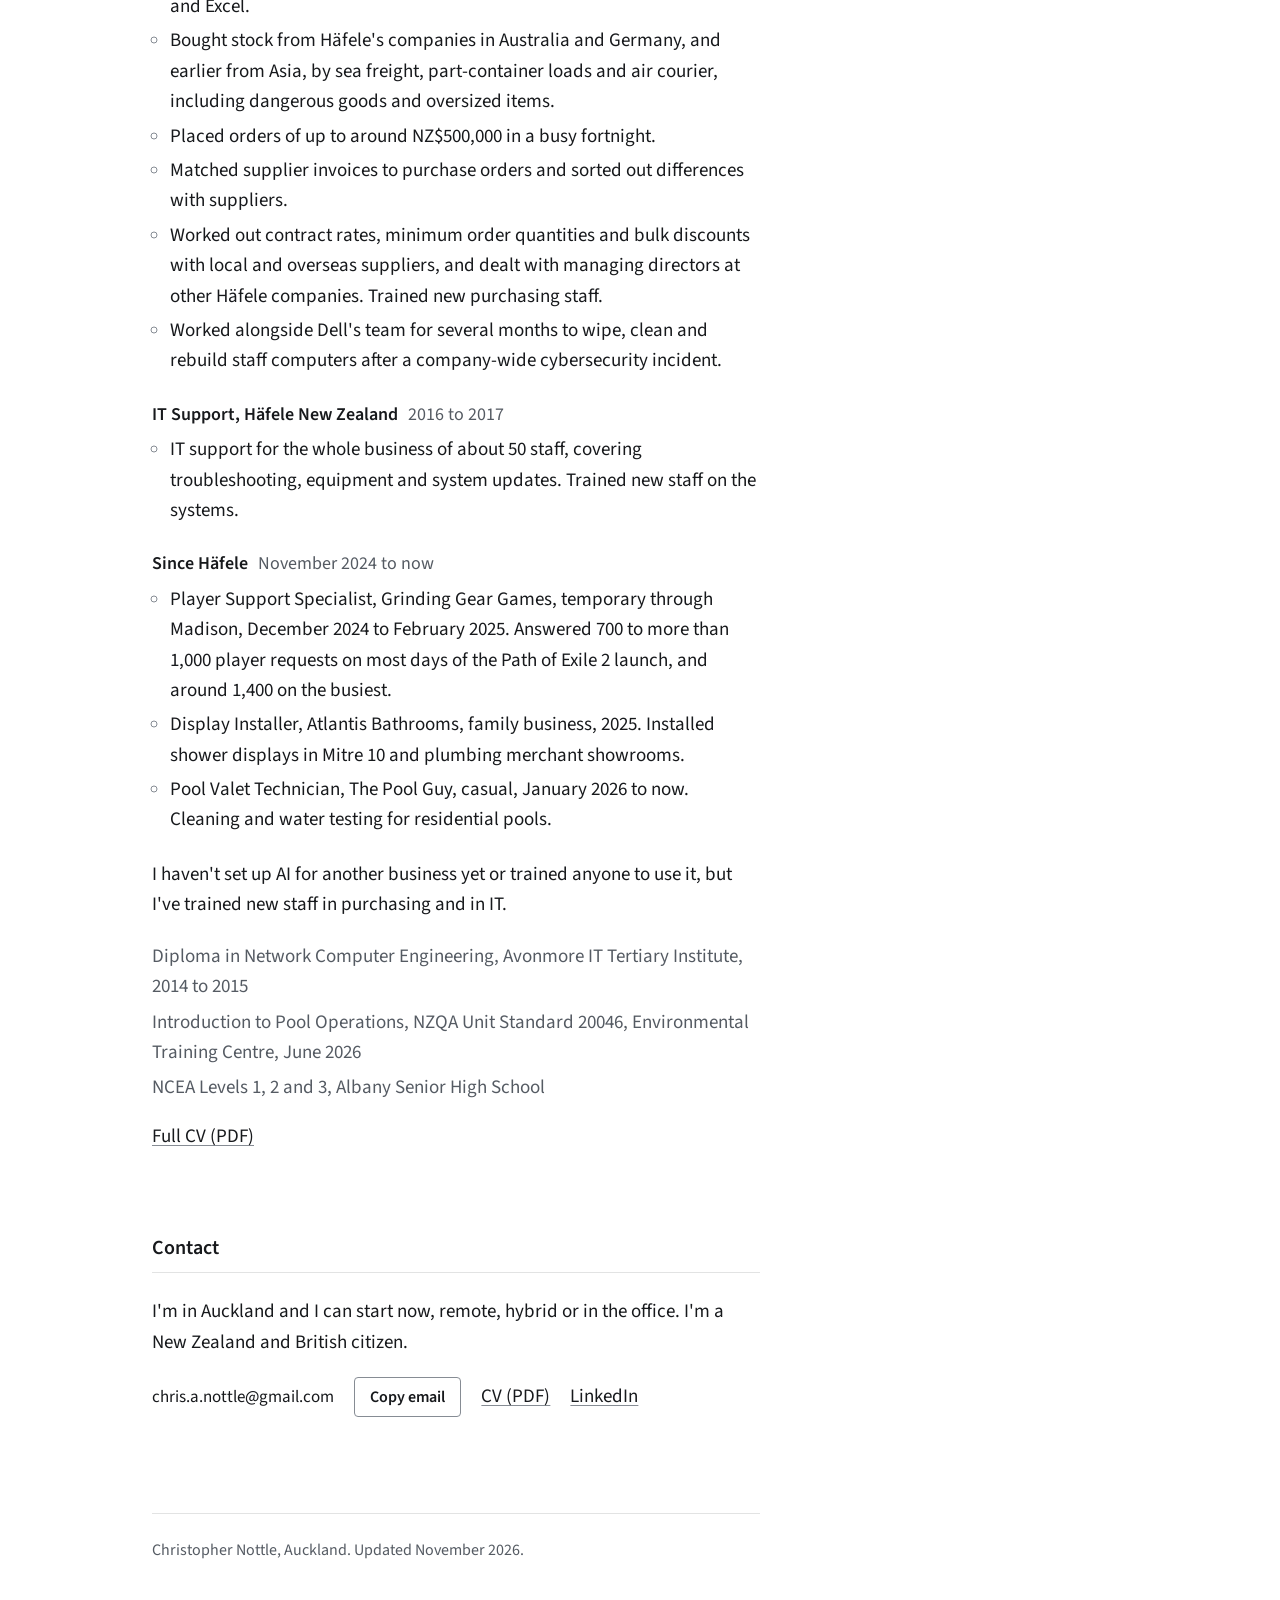
==== commit 1fe47f7c: "Add Ruru, the open-source app for Bose headphones, to the work" ====
--- a/index.html
+++ b/index.html
@@ -8,8 +8,8 @@
   <meta property="og:type" content="website">
   <meta property="og:title" content="Christopher Nottle, Auckland">
   <meta property="og:description" content="Nearly seven years as a Purchaser in SAP at Häfele New Zealand, now building software by directing AI coding agents.">
-  <meta property="og:url" content="https://langkurst.github.io/cn-op7qz/">
-  <meta property="og:image" content="https://langkurst.github.io/cn-op7qz/assets/img/og-portfolio.png">
+  <meta property="og:url" content="https://cn-op7qz.pages.dev/">
+  <meta property="og:image" content="https://cn-op7qz.pages.dev/assets/img/og-portfolio.png">
   <meta property="og:image:width" content="1200">
   <meta property="og:image:height" content="630">
   <meta name="twitter:card" content="summary_large_image">
@@ -132,6 +132,23 @@
           </div>
         </figure>
         <p class="letter links"><a href="https://langkurst.github.io/KeaClip/" rel="noopener">KeaClip website</a> <a href="https://github.com/Langkurst/KeaClip/releases" rel="noopener">Releases</a> <a href="https://github.com/Langkurst/KeaClip/blob/main/docs/KNOWN_LIMITATIONS.md" rel="noopener">Known limits</a></p>
+      </article>
+
+      <article class="project" id="ruru" aria-labelledby="ruru-h">
+        <div class="letter">
+          <h3 id="ruru-h">Ruru <span class="when">Open source, November 2026</span></h3>
+          <p>Ruru is a free app for Bose headphones that runs on Windows, macOS, Linux, Android and iPhone from the same code. It changes the listening modes, noise cancelling, Wind Block, Immersive Audio, the equaliser and multipoint, and on Windows it sits in the tray with the battery level and a mode switch. There's no account, no cloud and no analytics, and the Android version doesn't even ask for internet access.</p>
+          <p>It started from Earshot, an open-source Android app that had only been tested on the newer QC Ultra Headphones and had known problems with the first generation, which is the pair I own. Testing on my own headphones from my PC found the likely cause, the AI agents fixed it, and changes to the equaliser, the mode switch and a saved custom mode were each checked on the real headphones and put back afterwards.</p>
+          <p>So far it's only been tested on Windows. The Android, Mac and Linux versions build but haven't been tried with headphones yet, and the iPhone version can only run its demo, because iOS doesn't let apps open the Bluetooth channel Ruru uses everywhere else. There's no release yet.</p>
+        </div>
+        <figure class="shot shot-portrait">
+          <picture>
+            <source type="image/webp" srcset="assets/img/ruru-dark.webp">
+            <img src="assets/img/ruru-dark.jpg" width="800" height="1400" loading="lazy" decoding="async"
+              alt="Ruru in demo mode with the dark theme: the battery at 72%, the listening modes Quiet, Aware, Immersion, Commute and Focus, and the noise settings with noise cancelling at 10, Wind Block and Immersive Audio.">
+          </picture>
+        </figure>
+        <p class="letter links"><a href="https://github.com/Langkurst/ruru" rel="noopener">Source on GitHub</a> <a href="https://github.com/Langkurst/ruru/blob/main/PRIVACY.md" rel="noopener">Privacy</a></p>
       </article>
     </section>
 
--- a/assets/css/site.css
+++ b/assets/css/site.css
@@ -122,6 +122,7 @@
 .shot .frame iframe { width: 100%; height: min(70vh, 34rem); border: 0; background: #fff; }
 .shot .frame video { width: 100%; }
 .shot-actions { display: flex; flex-wrap: wrap; gap: .25rem 1.5rem; margin-top: .75rem; }
+.shot-portrait { max-width: 20rem; }   /* a phone-shaped app window, shown at about phone width */
 .brief { margin: 1.25rem 0 0; padding: .25rem 0 .25rem 1.25rem; border-left: 1px solid var(--line-strong); color: var(--muted); }
 .brief p { margin: 0 0 .5rem; }
 
